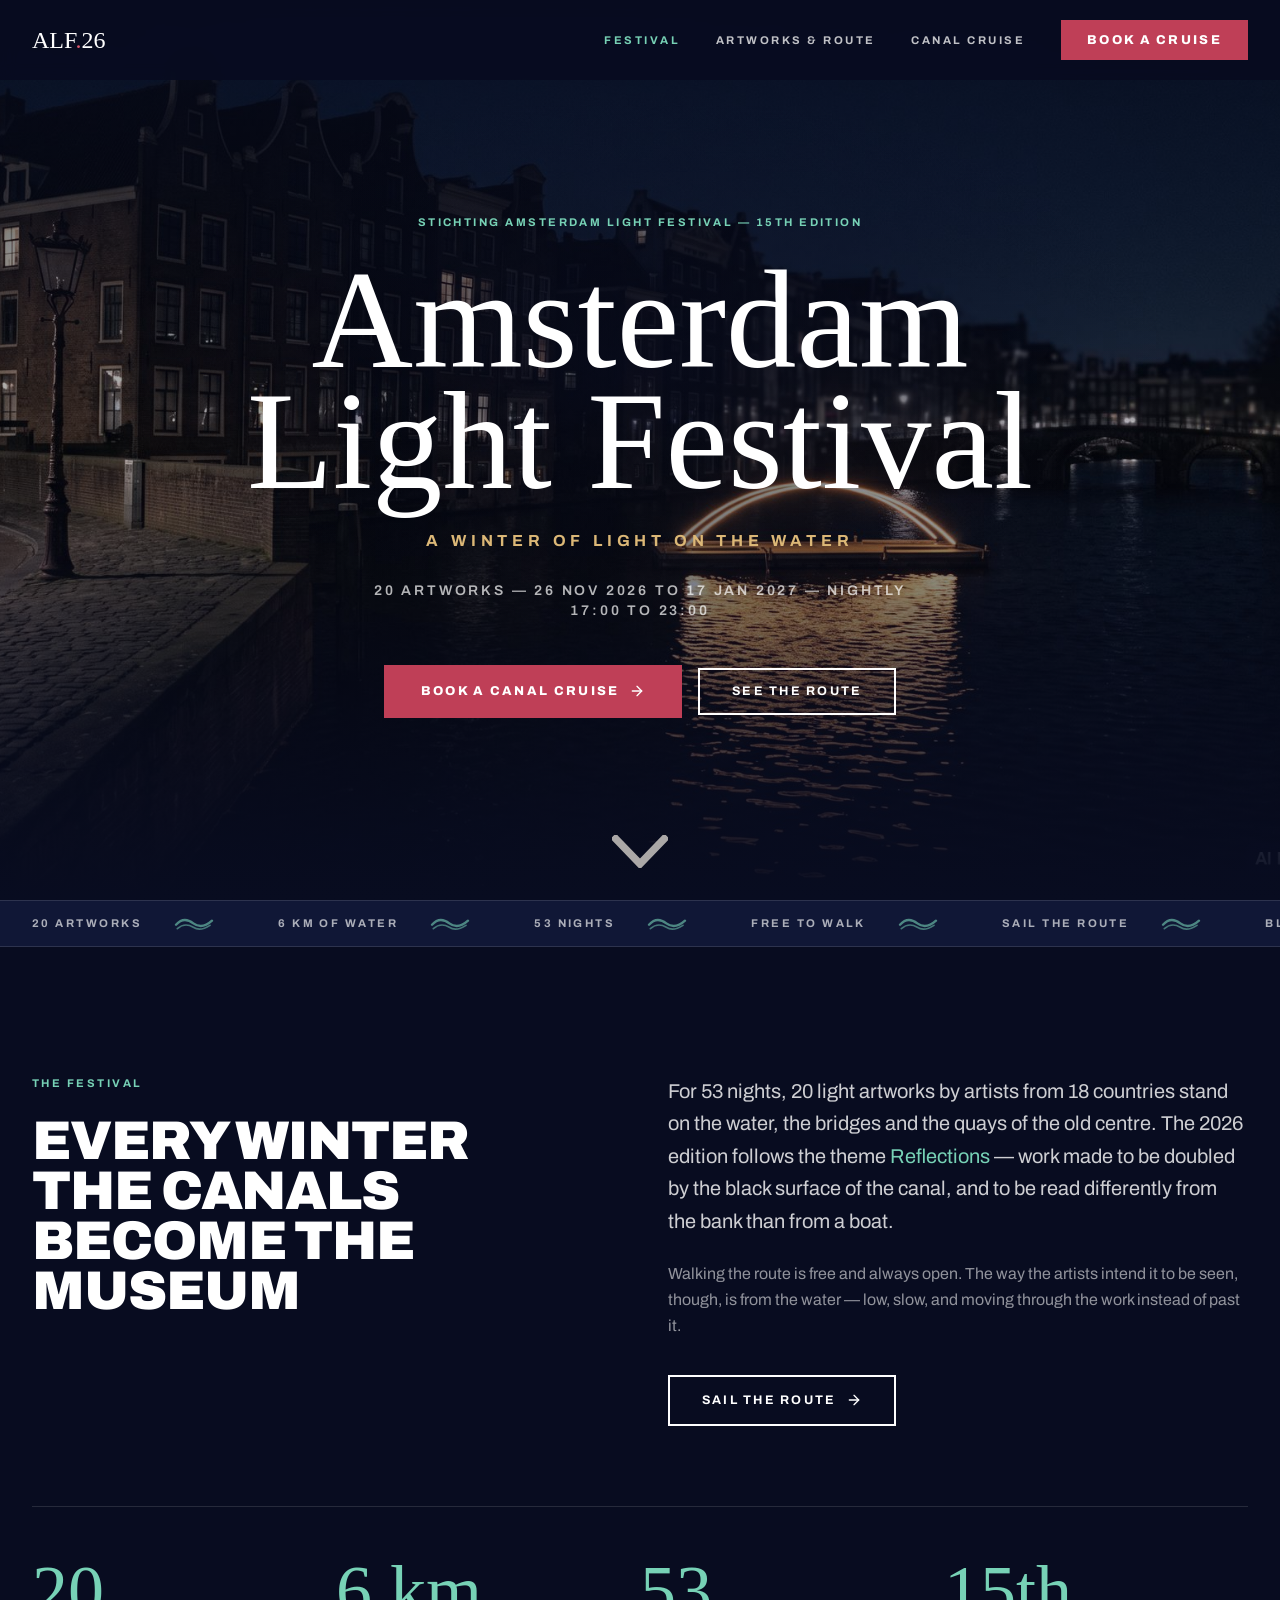
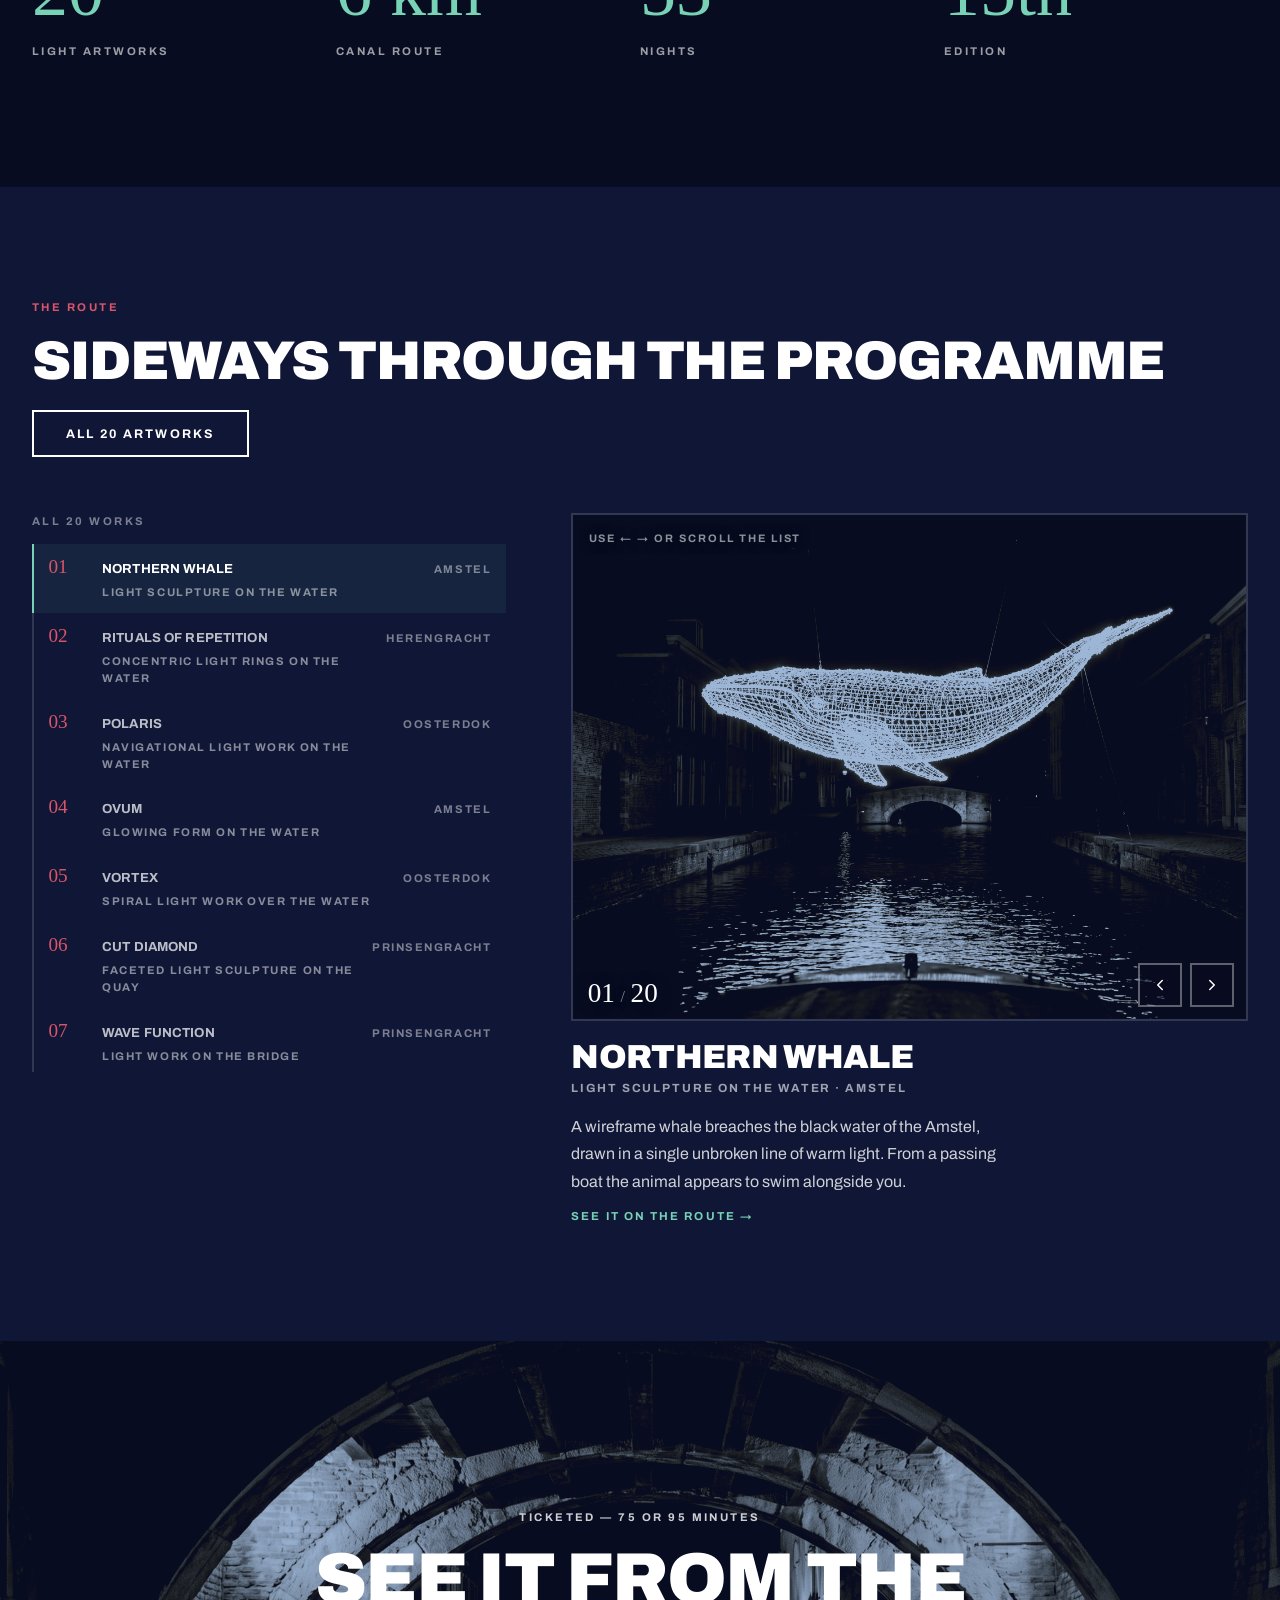
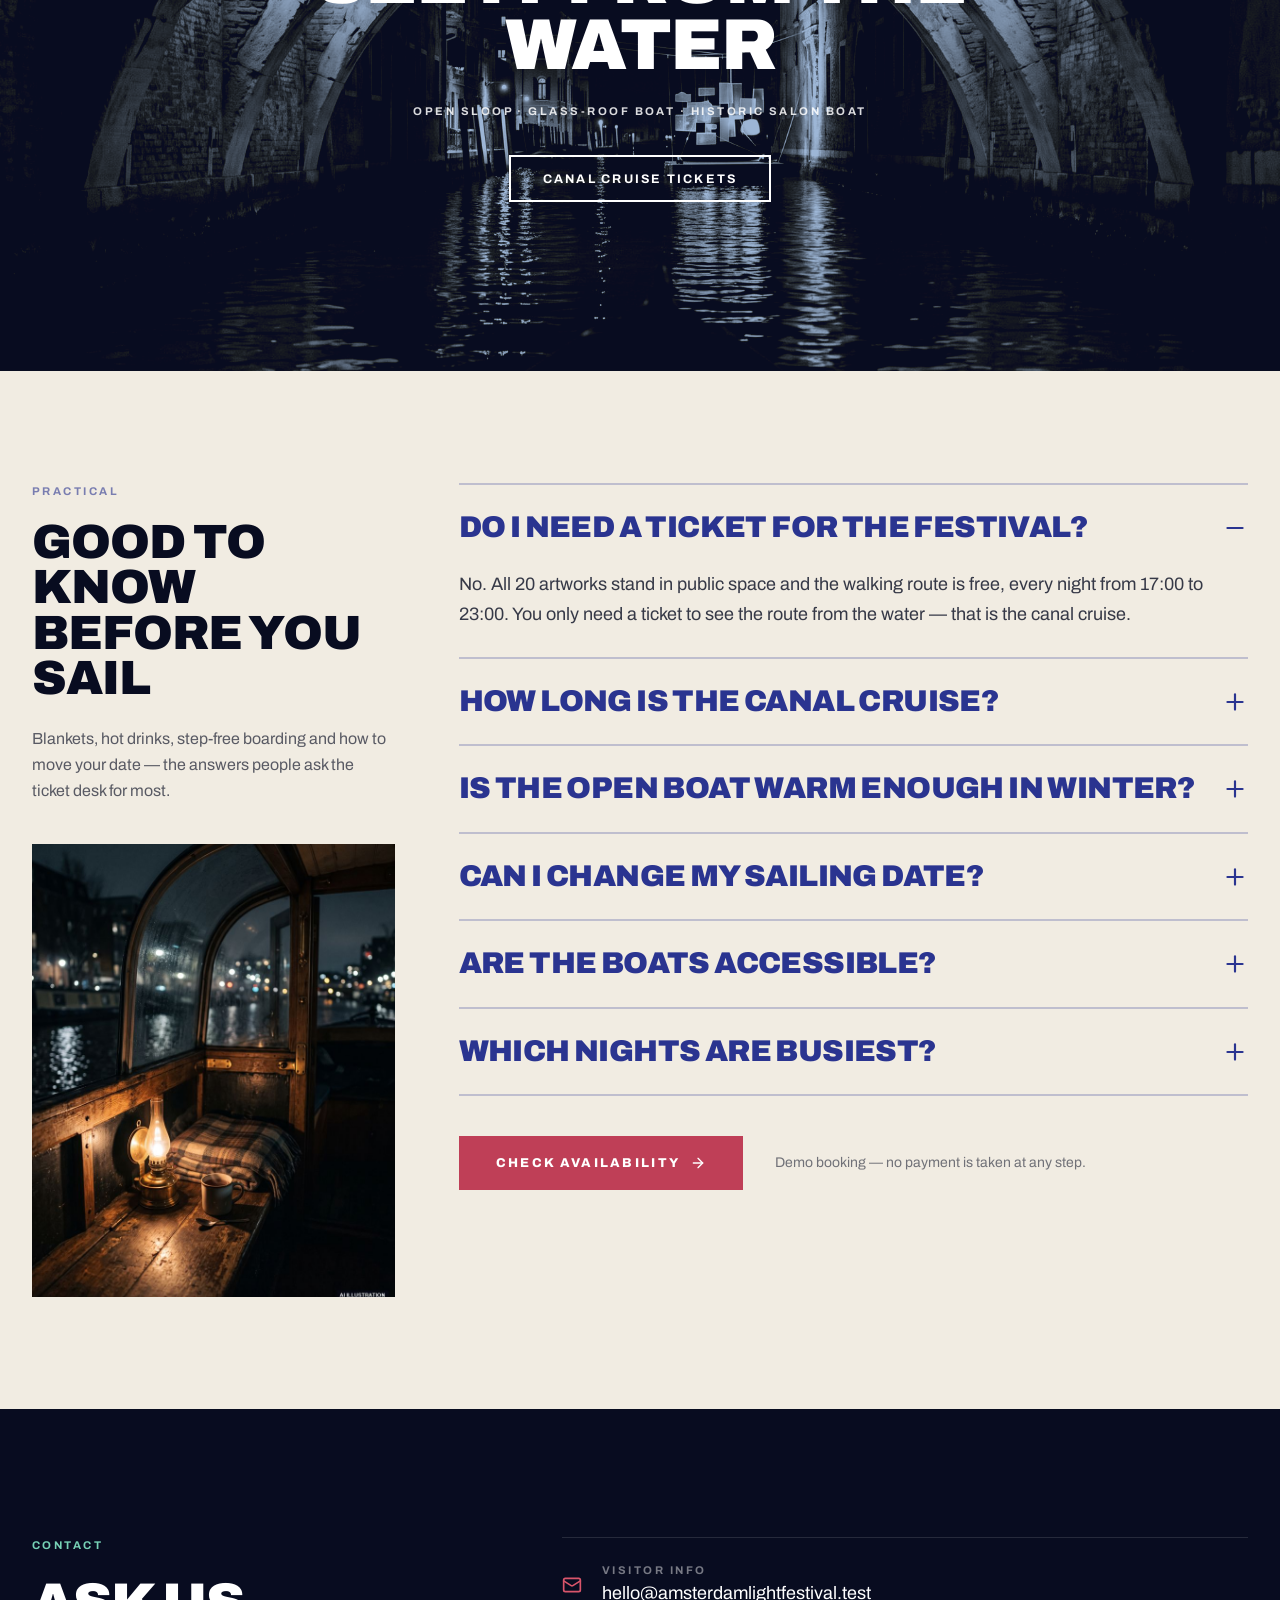
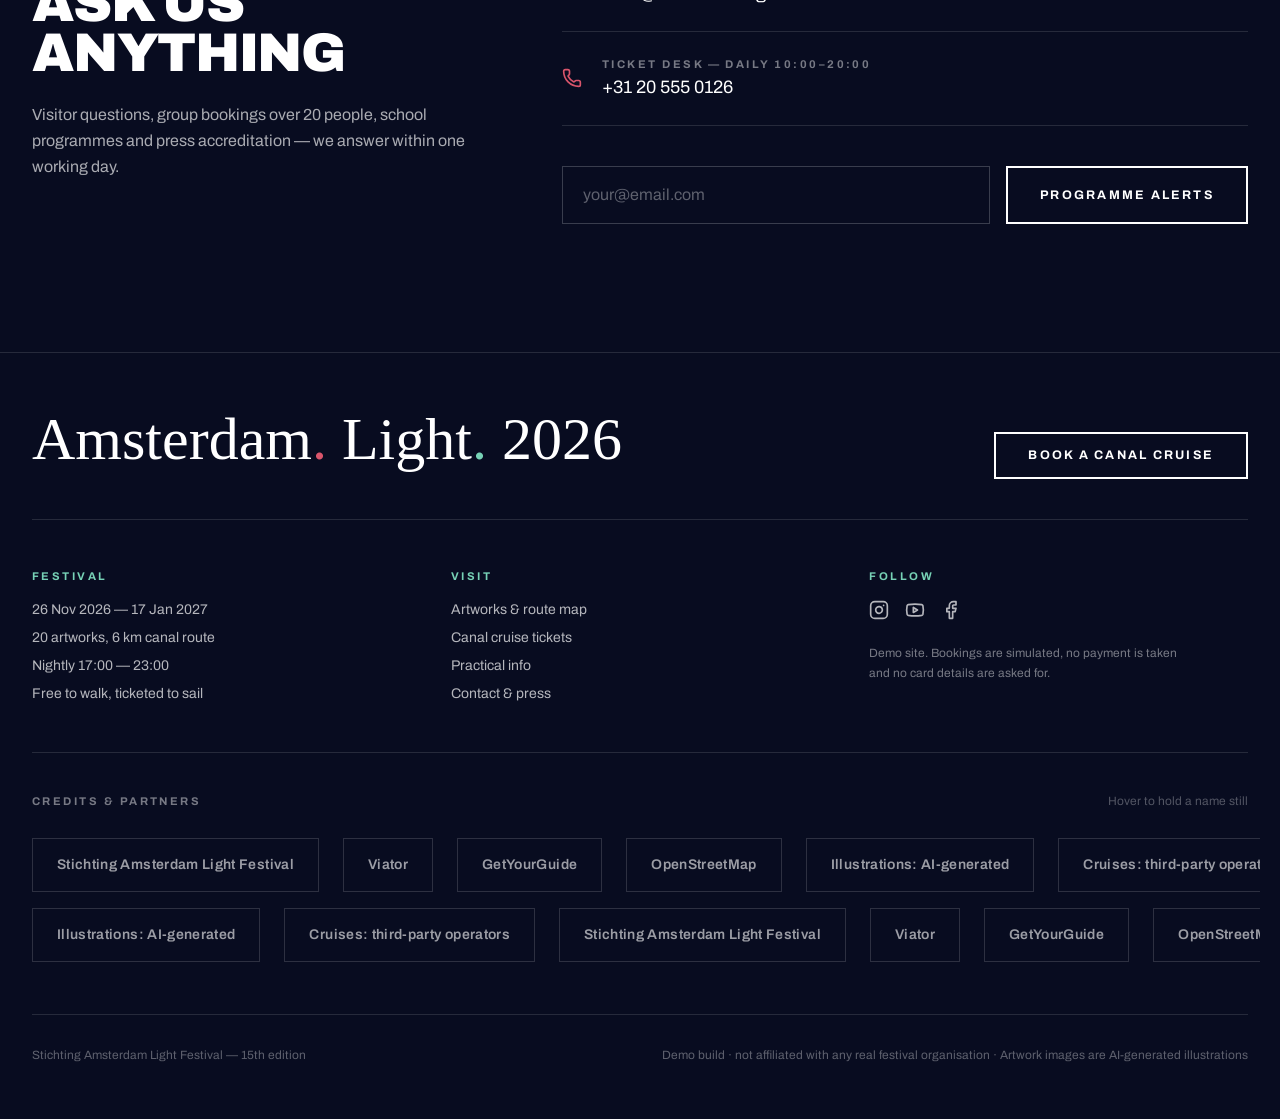
==== index.html @ 51f25d7e "Programme extended to 20 works, invented names removed, images watermarked, offers on sliding rails " ====
<!DOCTYPE html>
<html lang="en">
<head>
	<meta charset="UTF-8">
	<meta name="viewport" content="width=device-width, initial-scale=1.0">
	<script>document.documentElement.className += " js";</script>
	<link rel="icon" href="favicon.ico">
	<meta property="og:type" content="website">
	<meta property="og:title" content="Amsterdam Light Festival 2026">
	<meta property="og:description" content="20 light artworks on the canals of Amsterdam, 26 Nov 2026 to 17 Jan 2027. Sail the route on a canal cruise.">
	<meta property="og:url" content="https://iamyordan94.github.io/amsterdam-light-festival/">
	<meta property="og:image" content="https://iamyordan94.github.io/amsterdam-light-festival/images/og-card.jpg">
	<meta name="twitter:card" content="summary_large_image">
	<meta name="twitter:image" content="https://iamyordan94.github.io/amsterdam-light-festival/images/og-card.jpg">
	<meta name="description" content="Amsterdam Light Festival 2026 — 20 light artworks on the canals, 15 January – 22 February. Book your canal cruise.">
	<link rel="preconnect" href="https://fonts.googleapis.com">
	<link rel="preconnect" href="https://fonts.gstatic.com" crossorigin>
	<link href="https://fonts.googleapis.com/css2?family=Archivo:wght@400;500;600;700;800;900&amp;family=Permanent+Marker&amp;display=swap" rel="stylesheet">
	<title>Amsterdam Light Festival 2026</title>
	<link rel="stylesheet" href="css/style.css">
	<link rel="stylesheet" href="css/site.css">
	<!-- GetYourGuide partner widget: auto-tags every getyourguide.com link, adds live availability -->
	<script async defer src="https://widget.getyourguide.com/dist/pa.umd.production.min.js" data-gyg-partner-id="KRAI3FK"></script>
</head>
<body>
<div><header class="fixed inset-x-0 top-0 z-50 bg-night/95 backdrop-blur-sm transition-shadow duration-300 "><div class="mx-auto flex h-16 max-w-[1500px] items-center justify-between gap-6 px-5 md:h-20 md:px-8"><a aria-label="Amsterdam Light Festival home" href="index.html" class="font-display text-lg leading-none text-paper md:text-2xl">ALF<span class="text-magenta">.</span>26</a><nav class="hidden items-center gap-9 md:flex"><a href="index.html" class="label-xs transition-colors text-mint">Festival</a><a href="artworks.html" class="label-xs transition-colors text-paper/75 hover:text-paper">Artworks &amp; route</a><a href="tickets.html" class="label-xs transition-colors text-paper/75 hover:text-paper">Canal cruise</a><a href="tickets.html" class="btn-solid !px-6 !py-3">Book a cruise</a></nav><button type="button" class="flex h-10 w-10 items-center justify-center text-paper md:hidden" aria-label="Open menu"><svg xmlns="http://www.w3.org/2000/svg" width="22" height="22" viewBox="0 0 24 24" fill="none" stroke="currentColor" stroke-width="2" stroke-linecap="round" stroke-linejoin="round" class="lucide lucide-menu" aria-hidden="true"><path d="M4 5h16"></path><path d="M4 12h16"></path><path d="M4 19h16"></path></svg></button></div></header><section class="relative flex min-h-[100svh] flex-col items-center justify-center overflow-hidden bg-night px-5 pb-20 pt-28 text-center"><img alt="Light artwork reflected in an Amsterdam canal at night with a glass-roof cruise boat passing" class="absolute inset-0 h-full w-full object-cover" src="images/hero-canal.jpg"><div class="absolute inset-0 bg-gradient-to-b from-night/75 via-night/25 to-night"></div><div class="absolute inset-0" style="background: radial-gradient(58% 42% at 50% 40%, rgba(8, 12, 32, 0.62) 0%, rgba(8, 12, 32, 0) 72%);"></div><div class="relative z-10 flex flex-col items-center"><p class="rise rise-1 label-xs text-mint">Stichting Amsterdam Light Festival — 15th edition</p><h1 class="rise rise-2 font-display hero-type mt-7 text-paper">Amsterdam<br>Light Festival</h1><p class="rise rise-3 mt-7 text-sm font-bold uppercase tracking-[0.3em] text-amber md:text-base">A winter of light on the water</p><p class="rise rise-4 mt-7 max-w-xl text-xs font-semibold uppercase tracking-[0.2em] text-paper/70 md:text-sm">20 artworks — 26 Nov 2026 to 17 Jan 2027 — nightly 17:00 to 23:00</p><div class="rise rise-5 mt-11 flex flex-col items-center gap-4 sm:flex-row"><a href="tickets.html" class="btn-solid">Book a canal cruise <svg xmlns="http://www.w3.org/2000/svg" width="16" height="16" viewBox="0 0 24 24" fill="none" stroke="currentColor" stroke-width="2" stroke-linecap="round" stroke-linejoin="round" class="lucide lucide-arrow-right" aria-hidden="true"><path d="M5 12h14"></path><path d="m12 5 7 7-7 7"></path></svg></a><a href="artworks.html" class="btn-outline on-dark text-paper">See the route</a></div></div><a href="#intro" aria-label="Scroll down" class="absolute bottom-8 left-1/2 z-10 -translate-x-1/2"><svg viewBox="0 0 120 70" class="bob w-12 opacity-70 md:w-14" fill="none" aria-hidden="true"><path d="M8 8l52 54L112 8" stroke="#F1ECE2" stroke-width="16" stroke-linecap="square"></path></svg></a></section><div class="marquee-hover overflow-hidden border-y border-paper/12 bg-deep py-3.5"><div class="marquee-track-slow flex w-max"><div class="flex shrink-0"><span class="label-xs flex items-center gap-8 px-8 text-paper/65">20 artworks<svg viewBox="0 0 120 44" class="w-10 text-mint opacity-60" fill="none" aria-hidden="true"><path d="M6 26C22 8 40 8 58 22c16 12 34 12 56-8" stroke="#77D2B6" stroke-width="7" stroke-linecap="round"></path><path d="M10 38C26 24 42 24 58 34c14 9 30 7 50-6" stroke="#77D2B6" stroke-width="5" stroke-linecap="round" opacity="0.85"></path></svg></span><span class="label-xs flex items-center gap-8 px-8 text-paper/65">6 km of water<svg viewBox="0 0 120 44" class="w-10 text-mint opacity-60" fill="none" aria-hidden="true"><path d="M6 26C22 8 40 8 58 22c16 12 34 12 56-8" stroke="#77D2B6" stroke-width="7" stroke-linecap="round"></path><path d="M10 38C26 24 42 24 58 34c14 9 30 7 50-6" stroke="#77D2B6" stroke-width="5" stroke-linecap="round" opacity="0.85"></path></svg></span><span class="label-xs flex items-center gap-8 px-8 text-paper/65">53 nights<svg viewBox="0 0 120 44" class="w-10 text-mint opacity-60" fill="none" aria-hidden="true"><path d="M6 26C22 8 40 8 58 22c16 12 34 12 56-8" stroke="#77D2B6" stroke-width="7" stroke-linecap="round"></path><path d="M10 38C26 24 42 24 58 34c14 9 30 7 50-6" stroke="#77D2B6" stroke-width="5" stroke-linecap="round" opacity="0.85"></path></svg></span><span class="label-xs flex items-center gap-8 px-8 text-paper/65">Free to walk<svg viewBox="0 0 120 44" class="w-10 text-mint opacity-60" fill="none" aria-hidden="true"><path d="M6 26C22 8 40 8 58 22c16 12 34 12 56-8" stroke="#77D2B6" stroke-width="7" stroke-linecap="round"></path><path d="M10 38C26 24 42 24 58 34c14 9 30 7 50-6" stroke="#77D2B6" stroke-width="5" stroke-linecap="round" opacity="0.85"></path></svg></span><span class="label-xs flex items-center gap-8 px-8 text-paper/65">Sail the route<svg viewBox="0 0 120 44" class="w-10 text-mint opacity-60" fill="none" aria-hidden="true"><path d="M6 26C22 8 40 8 58 22c16 12 34 12 56-8" stroke="#77D2B6" stroke-width="7" stroke-linecap="round"></path><path d="M10 38C26 24 42 24 58 34c14 9 30 7 50-6" stroke="#77D2B6" stroke-width="5" stroke-linecap="round" opacity="0.85"></path></svg></span><span class="label-xs flex items-center gap-8 px-8 text-paper/65">Blue hour to midnight<svg viewBox="0 0 120 44" class="w-10 text-mint opacity-60" fill="none" aria-hidden="true"><path d="M6 26C22 8 40 8 58 22c16 12 34 12 56-8" stroke="#77D2B6" stroke-width="7" stroke-linecap="round"></path><path d="M10 38C26 24 42 24 58 34c14 9 30 7 50-6" stroke="#77D2B6" stroke-width="5" stroke-linecap="round" opacity="0.85"></path></svg></span></div><div class="flex shrink-0"><span class="label-xs flex items-center gap-8 px-8 text-paper/65">20 artworks<svg viewBox="0 0 120 44" class="w-10 text-mint opacity-60" fill="none" aria-hidden="true"><path d="M6 26C22 8 40 8 58 22c16 12 34 12 56-8" stroke="#77D2B6" stroke-width="7" stroke-linecap="round"></path><path d="M10 38C26 24 42 24 58 34c14 9 30 7 50-6" stroke="#77D2B6" stroke-width="5" stroke-linecap="round" opacity="0.85"></path></svg></span><span class="label-xs flex items-center gap-8 px-8 text-paper/65">6 km of water<svg viewBox="0 0 120 44" class="w-10 text-mint opacity-60" fill="none" aria-hidden="true"><path d="M6 26C22 8 40 8 58 22c16 12 34 12 56-8" stroke="#77D2B6" stroke-width="7" stroke-linecap="round"></path><path d="M10 38C26 24 42 24 58 34c14 9 30 7 50-6" stroke="#77D2B6" stroke-width="5" stroke-linecap="round" opacity="0.85"></path></svg></span><span class="label-xs flex items-center gap-8 px-8 text-paper/65">53 nights<svg viewBox="0 0 120 44" class="w-10 text-mint opacity-60" fill="none" aria-hidden="true"><path d="M6 26C22 8 40 8 58 22c16 12 34 12 56-8" stroke="#77D2B6" stroke-width="7" stroke-linecap="round"></path><path d="M10 38C26 24 42 24 58 34c14 9 30 7 50-6" stroke="#77D2B6" stroke-width="5" stroke-linecap="round" opacity="0.85"></path></svg></span><span class="label-xs flex items-center gap-8 px-8 text-paper/65">Free to walk<svg viewBox="0 0 120 44" class="w-10 text-mint opacity-60" fill="none" aria-hidden="true"><path d="M6 26C22 8 40 8 58 22c16 12 34 12 56-8" stroke="#77D2B6" stroke-width="7" stroke-linecap="round"></path><path d="M10 38C26 24 42 24 58 34c14 9 30 7 50-6" stroke="#77D2B6" stroke-width="5" stroke-linecap="round" opacity="0.85"></path></svg></span><span class="label-xs flex items-center gap-8 px-8 text-paper/65">Sail the route<svg viewBox="0 0 120 44" class="w-10 text-mint opacity-60" fill="none" aria-hidden="true"><path d="M6 26C22 8 40 8 58 22c16 12 34 12 56-8" stroke="#77D2B6" stroke-width="7" stroke-linecap="round"></path><path d="M10 38C26 24 42 24 58 34c14 9 30 7 50-6" stroke="#77D2B6" stroke-width="5" stroke-linecap="round" opacity="0.85"></path></svg></span><span class="label-xs flex items-center gap-8 px-8 text-paper/65">Blue hour to midnight<svg viewBox="0 0 120 44" class="w-10 text-mint opacity-60" fill="none" aria-hidden="true"><path d="M6 26C22 8 40 8 58 22c16 12 34 12 56-8" stroke="#77D2B6" stroke-width="7" stroke-linecap="round"></path><path d="M10 38C26 24 42 24 58 34c14 9 30 7 50-6" stroke="#77D2B6" stroke-width="5" stroke-linecap="round" opacity="0.85"></path></svg></span></div></div></div><section id="intro" class="bg-night px-5 py-24 md:px-8 md:py-32"><div class="mx-auto grid max-w-[1500px] gap-14 md:grid-cols-12"><div class="reveal md:col-span-5"><p class="label-xs text-mint">The festival</p><h2 class="headline section-type mt-6">Every winter the canals become the museum</h2></div><div class="reveal md:col-span-6 md:col-start-7"><p class="text-lg leading-relaxed text-paper/80 md:text-xl">For 53 nights, 20 light artworks by artists from 18 countries stand on the water, the bridges and the quays of the old centre. The 2026 edition follows the theme<span class="text-mint"> Reflections</span> — work made to be doubled by the black surface of the canal, and to be read differently from the bank than from a boat.</p><p class="mt-6 text-base leading-relaxed text-paper/55">Walking the route is free and always open. The way the artists intend it to be seen, though, is from the water — low, slow, and moving through the work instead of past it.</p><a href="tickets.html" class="btn-outline on-dark mt-9 text-paper">Sail the route <svg xmlns="http://www.w3.org/2000/svg" width="16" height="16" viewBox="0 0 24 24" fill="none" stroke="currentColor" stroke-width="2" stroke-linecap="round" stroke-linejoin="round" class="lucide lucide-arrow-right" aria-hidden="true"><path d="M5 12h14"></path><path d="m12 5 7 7-7 7"></path></svg></a></div></div><div class="mx-auto mt-20 grid max-w-[1500px] grid-cols-2 gap-y-10 border-t border-paper/12 pt-12 md:grid-cols-4"><div class="reveal"><p class="font-display text-5xl leading-none text-mint md:text-7xl">20</p><p class="label-xs mt-4 text-paper/60">Light artworks</p></div><div class="reveal"><p class="font-display text-5xl leading-none text-mint md:text-7xl">6 km</p><p class="label-xs mt-4 text-paper/60">Canal route</p></div><div class="reveal"><p class="font-display text-5xl leading-none text-mint md:text-7xl">53</p><p class="label-xs mt-4 text-paper/60">Nights</p></div><div class="reveal"><p class="font-display text-5xl leading-none text-mint md:text-7xl">15th</p><p class="label-xs mt-4 text-paper/60">Edition</p></div></div></section><section id="programme" class="overflow-hidden bg-deep px-5 py-24 md:px-8 md:py-28"><div class="mx-auto max-w-[1500px]"><div class="reveal flex flex-wrap items-end justify-between gap-6"><div><p class="label-xs text-magenta">The route</p><h2 class="headline section-type mt-5">Sideways through the programme</h2></div><a href="artworks.html" class="btn-outline on-dark text-paper">All 20 artworks</a></div><div data-programme class="reveal mt-14"><noscript><ul class="pg-fallback"><li><a href="artworks.html#stop-1"><span class="pg-fallback-num">01</span> <span class="pg-fallback-name">Northern Whale</span><span class="pg-fallback-meta">Light sculpture on the water · Amstel</span></a></li><li><a href="artworks.html#stop-2"><span class="pg-fallback-num">02</span> <span class="pg-fallback-name">Rituals of Repetition</span><span class="pg-fallback-meta">Concentric light rings on the water · Herengracht</span></a></li><li><a href="artworks.html#stop-3"><span class="pg-fallback-num">03</span> <span class="pg-fallback-name">Polaris</span><span class="pg-fallback-meta">Navigational light work on the water · Oosterdok</span></a></li><li><a href="artworks.html#stop-4"><span class="pg-fallback-num">04</span> <span class="pg-fallback-name">Ovum</span><span class="pg-fallback-meta">Glowing form on the water · Amstel</span></a></li><li><a href="artworks.html#stop-5"><span class="pg-fallback-num">05</span> <span class="pg-fallback-name">Vortex</span><span class="pg-fallback-meta">Spiral light work over the water · Oosterdok</span></a></li><li><a href="artworks.html#stop-6"><span class="pg-fallback-num">06</span> <span class="pg-fallback-name">Cut Diamond</span><span class="pg-fallback-meta">Faceted light sculpture on the quay · Prinsengracht</span></a></li><li><a href="artworks.html#stop-7"><span class="pg-fallback-num">07</span> <span class="pg-fallback-name">Wave Function</span><span class="pg-fallback-meta">Light work on the bridge · Prinsengracht</span></a></li><li><a href="artworks.html#stop-8"><span class="pg-fallback-num">08</span> <span class="pg-fallback-name">Second Wave</span><span class="pg-fallback-meta">Low light ribbon across the water · Keizersgracht</span></a></li><li><a href="artworks.html#stop-9"><span class="pg-fallback-num">09</span> <span class="pg-fallback-name">Bloom</span><span class="pg-fallback-meta">Flower-shaped light work on the quay · Amstel</span></a></li><li><a href="artworks.html#stop-10"><span class="pg-fallback-num">10</span> <span class="pg-fallback-name">Firework Bridge</span><span class="pg-fallback-meta">Bridge-wide light installation · Herengracht</span></a></li><li><a href="artworks.html#stop-11"><span class="pg-fallback-num">11</span> <span class="pg-fallback-name">Amber Gate</span><span class="pg-fallback-meta">Illuminated arch over the water · Oosterdok</span></a></li><li><a href="artworks.html#stop-12"><span class="pg-fallback-num">12</span> <span class="pg-fallback-name">Night Tower</span><span class="pg-fallback-meta">Vertical light work on the water · Oosterdok</span></a></li><li><a href="artworks.html#stop-13"><span class="pg-fallback-num">13</span> <span class="pg-fallback-name">Lantern Herd</span><span class="pg-fallback-meta">Drifting lantern light on the water · Herengracht</span></a></li><li><a href="artworks.html#stop-14"><span class="pg-fallback-num">14</span> <span class="pg-fallback-name">Signal</span><span class="pg-fallback-meta">Vertical light beam from the water · Oosterdok</span></a></li><li><a href="artworks.html#stop-15"><span class="pg-fallback-num">15</span> <span class="pg-fallback-name">Paper Crane</span><span class="pg-fallback-meta">Suspended light work between the quays · Keizersgracht</span></a></li><li><a href="artworks.html#stop-16"><span class="pg-fallback-num">16</span> <span class="pg-fallback-name">Tide</span><span class="pg-fallback-meta">Bands of light along the canal wall · Prinsengracht</span></a></li><li><a href="artworks.html#stop-17"><span class="pg-fallback-num">17</span> <span class="pg-fallback-name">Moths</span><span class="pg-fallback-meta">Swarm of small lights above the water · Amstel</span></a></li><li><a href="artworks.html#stop-18"><span class="pg-fallback-num">18</span> <span class="pg-fallback-name">Stairs</span><span class="pg-fallback-meta">Staircase of light rising from the water · Herengracht</span></a></li><li><a href="artworks.html#stop-19"><span class="pg-fallback-num">19</span> <span class="pg-fallback-name">Woven Water</span><span class="pg-fallback-meta">Light net suspended between bridges · Keizersgracht</span></a></li><li><a href="artworks.html#stop-20"><span class="pg-fallback-num">20</span> <span class="pg-fallback-name">Afterglow</span><span class="pg-fallback-meta">Low field of ambient light on the water · Oosterdok</span></a></li></ul></noscript></div></div></section><section class="duotone bg-sky h-[70vh] min-h-[460px] w-full"><img alt="Canal cruise boat passing under an illuminated arch" loading="lazy" src="images/cruise-arch.jpg"><div class="duotone-floor"></div><div class="relative z-10 flex h-full flex-col items-center justify-center px-6 text-center text-paper"><p class="reveal label-xs mb-5 text-paper/80">Ticketed — 75 or 95 minutes</p><h2 class="reveal headline band-type max-w-[16ch]">See it from the water</h2><p class="reveal label-xs mt-6 text-paper/85">Open sloop · glass-roof boat · historic salon boat</p><div class="reveal mt-9"><a href="tickets.html" class="btn-outline on-dark text-paper">Canal cruise tickets</a></div></div></section><section id="practical" class="scroll-mt-20 bg-bone px-5 py-24 md:px-8 md:py-28"><div class="mx-auto grid max-w-[1500px] items-start gap-12 lg:grid-cols-12 lg:gap-16"><div class="reveal lg:col-span-4"><p class="label-xs text-ink/60">Practical</p><h2 class="headline mt-5 text-4xl leading-[0.95] text-night md:text-5xl">Good to know<br>before you sail</h2><p class="mt-6 text-base leading-relaxed text-night/65">Blankets, hot drinks, step-free boarding and how to move your date — the answers people ask the ticket desk for most.</p><img alt="Passengers under a blanket with hot drinks on a glass-roof canal boat at night" class="mt-10 hidden aspect-4/5 w-full object-cover lg:block" loading="lazy" src="images/onboard-night.jpg"></div><div class="reveal lg:col-span-8"><div class="divide-y-2 divide-ink/25 border-y-2 border-ink/25"><div><button type="button" class="flex w-full items-center justify-between gap-6 py-6 text-left" aria-expanded="true"><span class="headline text-xl leading-tight text-ink md:text-3xl">Do I need a ticket for the festival?</span><span class="shrink-0 text-ink"><svg xmlns="http://www.w3.org/2000/svg" width="26" height="26" viewBox="0 0 24 24" fill="none" stroke="currentColor" stroke-width="2" stroke-linecap="round" stroke-linejoin="round" class="lucide lucide-minus" aria-hidden="true"><path d="M5 12h14"></path></svg></span></button><p class="max-w-3xl pb-7 text-base leading-relaxed text-night/80 md:text-lg">No. All 20 artworks stand in public space and the walking route is free, every night from 17:00 to 23:00. You only need a ticket to see the route from the water — that is the canal cruise.</p></div><div><button type="button" class="flex w-full items-center justify-between gap-6 py-6 text-left" aria-expanded="false"><span class="headline text-xl leading-tight text-ink md:text-3xl">How long is the canal cruise?</span><span class="shrink-0 text-ink"><svg xmlns="http://www.w3.org/2000/svg" width="26" height="26" viewBox="0 0 24 24" fill="none" stroke="currentColor" stroke-width="2" stroke-linecap="round" stroke-linejoin="round" class="lucide lucide-plus" aria-hidden="true"><path d="M5 12h14"></path><path d="M12 5v14"></path></svg></span></button></div><div><button type="button" class="flex w-full items-center justify-between gap-6 py-6 text-left" aria-expanded="false"><span class="headline text-xl leading-tight text-ink md:text-3xl">Is the open boat warm enough in winter?</span><span class="shrink-0 text-ink"><svg xmlns="http://www.w3.org/2000/svg" width="26" height="26" viewBox="0 0 24 24" fill="none" stroke="currentColor" stroke-width="2" stroke-linecap="round" stroke-linejoin="round" class="lucide lucide-plus" aria-hidden="true"><path d="M5 12h14"></path><path d="M12 5v14"></path></svg></span></button></div><div><button type="button" class="flex w-full items-center justify-between gap-6 py-6 text-left" aria-expanded="false"><span class="headline text-xl leading-tight text-ink md:text-3xl">Can I change my sailing date?</span><span class="shrink-0 text-ink"><svg xmlns="http://www.w3.org/2000/svg" width="26" height="26" viewBox="0 0 24 24" fill="none" stroke="currentColor" stroke-width="2" stroke-linecap="round" stroke-linejoin="round" class="lucide lucide-plus" aria-hidden="true"><path d="M5 12h14"></path><path d="M12 5v14"></path></svg></span></button></div><div><button type="button" class="flex w-full items-center justify-between gap-6 py-6 text-left" aria-expanded="false"><span class="headline text-xl leading-tight text-ink md:text-3xl">Are the boats accessible?</span><span class="shrink-0 text-ink"><svg xmlns="http://www.w3.org/2000/svg" width="26" height="26" viewBox="0 0 24 24" fill="none" stroke="currentColor" stroke-width="2" stroke-linecap="round" stroke-linejoin="round" class="lucide lucide-plus" aria-hidden="true"><path d="M5 12h14"></path><path d="M12 5v14"></path></svg></span></button></div><div><button type="button" class="flex w-full items-center justify-between gap-6 py-6 text-left" aria-expanded="false"><span class="headline text-xl leading-tight text-ink md:text-3xl">Which nights are busiest?</span><span class="shrink-0 text-ink"><svg xmlns="http://www.w3.org/2000/svg" width="26" height="26" viewBox="0 0 24 24" fill="none" stroke="currentColor" stroke-width="2" stroke-linecap="round" stroke-linejoin="round" class="lucide lucide-plus" aria-hidden="true"><path d="M5 12h14"></path><path d="M12 5v14"></path></svg></span></button></div></div><div class="mt-10 flex flex-wrap items-center gap-x-8 gap-y-4"><a href="tickets.html" class="btn-solid">Check availability <svg xmlns="http://www.w3.org/2000/svg" width="16" height="16" viewBox="0 0 24 24" fill="none" stroke="currentColor" stroke-width="2" stroke-linecap="round" stroke-linejoin="round" class="lucide lucide-arrow-right" aria-hidden="true"><path d="M5 12h14"></path><path d="m12 5 7 7-7 7"></path></svg></a><p class="text-sm text-night/55">Demo booking — no payment is taken at any step.</p></div></div></div></section><section id="contact" class="scroll-mt-20 bg-night px-5 py-24 md:px-8 md:py-32"><div class="mx-auto grid max-w-[1500px] gap-14 md:grid-cols-12"><div class="reveal md:col-span-5"><p class="label-xs text-mint">Contact</p><h2 class="headline section-type mt-6">Ask us anything</h2><p class="mt-6 max-w-md text-base leading-relaxed text-paper/65">Visitor questions, group bookings over 20 people, school programmes and press accreditation — we answer within one working day.</p></div><div class="reveal md:col-span-7"><ul class="divide-y divide-paper/12 border-y border-paper/12"><li class="flex items-center gap-5 py-6"><svg xmlns="http://www.w3.org/2000/svg" width="20" height="20" viewBox="0 0 24 24" fill="none" stroke="currentColor" stroke-width="2" stroke-linecap="round" stroke-linejoin="round" class="lucide lucide-mail shrink-0 text-magenta" aria-hidden="true"><path d="m22 7-8.991 5.727a2 2 0 0 1-2.009 0L2 7"></path><rect x="2" y="4" width="20" height="16" rx="2"></rect></svg><div><p class="label-xs text-paper/45">Visitor info</p><a href="mailto:hello@amsterdamlightfestival.test" class="text-lg">hello@amsterdamlightfestival.test</a></div></li><li class="flex items-center gap-5 py-6"><svg xmlns="http://www.w3.org/2000/svg" width="20" height="20" viewBox="0 0 24 24" fill="none" stroke="currentColor" stroke-width="2" stroke-linecap="round" stroke-linejoin="round" class="lucide lucide-phone shrink-0 text-magenta" aria-hidden="true"><path d="M13.832 16.568a1 1 0 0 0 1.213-.303l.355-.465A2 2 0 0 1 17 15h3a2 2 0 0 1 2 2v3a2 2 0 0 1-2 2A18 18 0 0 1 2 4a2 2 0 0 1 2-2h3a2 2 0 0 1 2 2v3a2 2 0 0 1-.8 1.6l-.468.351a1 1 0 0 0-.292 1.233 14 14 0 0 0 6.392 6.384"></path></svg><div><p class="label-xs text-paper/45">Ticket desk — daily 10:00–20:00</p><a href="tel:+31205550126" class="text-lg">+31 20 555 0126</a></div></li></ul><form class="mt-10 flex flex-col gap-4 sm:flex-row"><input required="" placeholder="your@email.com" aria-label="Email address for the festival newsletter" class="w-full border border-paper/20 bg-transparent px-5 py-4 text-base text-paper placeholder:text-paper/35 focus:border-mint focus:outline-none" type="email"><button type="submit" class="btn-outline on-dark shrink-0 text-paper">Programme alerts</button></form></div></div></section><footer class="border-t border-paper/12 bg-night px-5 py-14 md:px-8"><div class="mx-auto max-w-[1500px]"><div class="flex flex-wrap items-baseline justify-between gap-6 border-b border-paper/12 pb-10"><p class="font-display text-4xl leading-none md:text-6xl">Amsterdam<span class="text-magenta">.</span> Light<span class="text-mint">.</span> 2026</p><a href="tickets.html" class="btn-outline on-dark text-paper">Book a canal cruise</a></div><div class="grid gap-10 py-12 md:grid-cols-3"><div><p class="label-xs mb-4 text-mint">Festival</p><ul class="space-y-2 text-sm text-paper/70"><li>26 Nov 2026 — 17 Jan 2027</li><li>20 artworks, 6 km canal route</li><li>Nightly 17:00 — 23:00</li><li>Free to walk, ticketed to sail</li></ul></div><div><p class="label-xs mb-4 text-mint">Visit</p><ul class="space-y-2 text-sm text-paper/70"><li><a href="artworks.html" class="hover:text-paper">Artworks &amp; route map</a></li><li><a href="tickets.html" class="hover:text-paper">Canal cruise tickets</a></li><li><a href="index.html#practical" class="hover:text-paper">Practical info</a></li><li><a href="index.html#contact" class="hover:text-paper">Contact &amp; press</a></li></ul></div><div><p class="label-xs mb-4 text-mint">Follow</p><div class="flex gap-4 text-paper/70"><a href="#contact" aria-label="Instagram" class="hover:text-paper"><svg xmlns="http://www.w3.org/2000/svg" width="20" height="20" viewBox="0 0 24 24" fill="none" stroke="currentColor" stroke-width="2" stroke-linecap="round" stroke-linejoin="round" class="lucide lucide-instagram" aria-hidden="true"><rect width="20" height="20" x="2" y="2" rx="5" ry="5"></rect><path d="M16 11.37A4 4 0 1 1 12.63 8 4 4 0 0 1 16 11.37z"></path><line x1="17.5" x2="17.51" y1="6.5" y2="6.5"></line></svg></a><a href="#contact" aria-label="YouTube" class="hover:text-paper"><svg xmlns="http://www.w3.org/2000/svg" width="20" height="20" viewBox="0 0 24 24" fill="none" stroke="currentColor" stroke-width="2" stroke-linecap="round" stroke-linejoin="round" class="lucide lucide-youtube" aria-hidden="true"><path d="M2.5 17a24.12 24.12 0 0 1 0-10 2 2 0 0 1 1.4-1.4 49.56 49.56 0 0 1 16.2 0A2 2 0 0 1 21.5 7a24.12 24.12 0 0 1 0 10 2 2 0 0 1-1.4 1.4 49.55 49.55 0 0 1-16.2 0A2 2 0 0 1 2.5 17"></path><path d="m10 15 5-3-5-3z"></path></svg></a><a href="#contact" aria-label="Facebook" class="hover:text-paper"><svg xmlns="http://www.w3.org/2000/svg" width="20" height="20" viewBox="0 0 24 24" fill="none" stroke="currentColor" stroke-width="2" stroke-linecap="round" stroke-linejoin="round" class="lucide lucide-facebook" aria-hidden="true"><path d="M18 2h-3a5 5 0 0 0-5 5v3H7v4h3v8h4v-8h3l1-4h-4V7a1 1 0 0 1 1-1h3z"></path></svg></a></div><p class="mt-6 max-w-xs text-xs leading-relaxed text-paper/45">Demo site. Bookings are simulated, no payment is taken and no card details are asked for.</p></div></div><div class="border-t border-paper/12 pt-10"><div class="mb-6 flex flex-wrap items-baseline justify-between gap-4"><p class="label-xs text-paper/45">Credits &amp; partners</p><p class="text-xs text-paper/30">Hover to hold a name still</p></div><div class="-mx-3 space-y-2"><div class="marquee-hover overflow-hidden py-1"><div class="flex w-max marquee-track-slow"><div class="flex shrink-0 items-center"><span class="mx-3 flex items-center border border-paper/15 px-6 py-4 text-sm font-semibold tracking-wide text-paper/60 transition-colors hover:border-mint/60 hover:text-paper">Stichting Amsterdam Light Festival</span><span class="mx-3 flex items-center border border-paper/15 px-6 py-4 text-sm font-semibold tracking-wide text-paper/60 transition-colors hover:border-mint/60 hover:text-paper">Viator</span><span class="mx-3 flex items-center border border-paper/15 px-6 py-4 text-sm font-semibold tracking-wide text-paper/60 transition-colors hover:border-mint/60 hover:text-paper">GetYourGuide</span><span class="mx-3 flex items-center border border-paper/15 px-6 py-4 text-sm font-semibold tracking-wide text-paper/60 transition-colors hover:border-mint/60 hover:text-paper">OpenStreetMap</span><span class="mx-3 flex items-center border border-paper/15 px-6 py-4 text-sm font-semibold tracking-wide text-paper/60 transition-colors hover:border-mint/60 hover:text-paper">Illustrations: AI-generated</span></div><div class="flex shrink-0 items-center"><span class="mx-3 flex items-center border border-paper/15 px-6 py-4 text-sm font-semibold tracking-wide text-paper/60 transition-colors hover:border-mint/60 hover:text-paper">Cruises: third-party operators</span><span class="mx-3 flex items-center border border-paper/15 px-6 py-4 text-sm font-semibold tracking-wide text-paper/60 transition-colors hover:border-mint/60 hover:text-paper">Stichting Amsterdam Light Festival</span><span class="mx-3 flex items-center border border-paper/15 px-6 py-4 text-sm font-semibold tracking-wide text-paper/60 transition-colors hover:border-mint/60 hover:text-paper">Viator</span><span class="mx-3 flex items-center border border-paper/15 px-6 py-4 text-sm font-semibold tracking-wide text-paper/60 transition-colors hover:border-mint/60 hover:text-paper">GetYourGuide</span><span class="mx-3 flex items-center border border-paper/15 px-6 py-4 text-sm font-semibold tracking-wide text-paper/60 transition-colors hover:border-mint/60 hover:text-paper">OpenStreetMap</span></div></div></div><div class="marquee-hover overflow-hidden py-1"><div class="flex w-max marquee-track-rev"><div class="flex shrink-0 items-center"><span class="mx-3 flex items-center border border-paper/15 px-6 py-4 text-sm font-semibold tracking-wide text-paper/60 transition-colors hover:border-mint/60 hover:text-paper">Illustrations: AI-generated</span><span class="mx-3 flex items-center border border-paper/15 px-6 py-4 text-sm font-semibold tracking-wide text-paper/60 transition-colors hover:border-mint/60 hover:text-paper">Cruises: third-party operators</span><span class="mx-3 flex items-center border border-paper/15 px-6 py-4 text-sm font-semibold tracking-wide text-paper/60 transition-colors hover:border-mint/60 hover:text-paper">Stichting Amsterdam Light Festival</span><span class="mx-3 flex items-center border border-paper/15 px-6 py-4 text-sm font-semibold tracking-wide text-paper/60 transition-colors hover:border-mint/60 hover:text-paper">Viator</span><span class="mx-3 flex items-center border border-paper/15 px-6 py-4 text-sm font-semibold tracking-wide text-paper/60 transition-colors hover:border-mint/60 hover:text-paper">GetYourGuide</span></div><div class="flex shrink-0 items-center"><span class="mx-3 flex items-center border border-paper/15 px-6 py-4 text-sm font-semibold tracking-wide text-paper/60 transition-colors hover:border-mint/60 hover:text-paper">OpenStreetMap</span><span class="mx-3 flex items-center border border-paper/15 px-6 py-4 text-sm font-semibold tracking-wide text-paper/60 transition-colors hover:border-mint/60 hover:text-paper">Illustrations: AI-generated</span><span class="mx-3 flex items-center border border-paper/15 px-6 py-4 text-sm font-semibold tracking-wide text-paper/60 transition-colors hover:border-mint/60 hover:text-paper">Cruises: third-party operators</span><span class="mx-3 flex items-center border border-paper/15 px-6 py-4 text-sm font-semibold tracking-wide text-paper/60 transition-colors hover:border-mint/60 hover:text-paper">Stichting Amsterdam Light Festival</span><span class="mx-3 flex items-center border border-paper/15 px-6 py-4 text-sm font-semibold tracking-wide text-paper/60 transition-colors hover:border-mint/60 hover:text-paper">Viator</span></div></div></div></div></div><div class="mt-12 flex flex-wrap items-center justify-between gap-4 border-t border-paper/12 pt-8 text-xs text-paper/35"><p>Stichting Amsterdam Light Festival — 15th edition</p><p>Demo build · not affiliated with any real festival organisation · Artwork images are AI-generated illustrations</p></div></div></footer></div>
	<script defer src="js/main.js"></script>
	<script defer src="js/data.js"></script>
	<script defer src="js/programme.js"></script>
</body>
</html>
---- css/style.css ----
@layer properties{@supports (((-webkit-hyphens:none)) and (not (margin-trim:inline))) or ((-moz-orient:inline) and (not (color:rgb(from red r g b)))){*,:before,:after,::backdrop{--tw-translate-x:0;--tw-translate-y:0;--tw-translate-z:0;--tw-rotate-x:initial;--tw-rotate-y:initial;--tw-rotate-z:initial;--tw-skew-x:initial;--tw-skew-y:initial;--tw-scroll-snap-strictness:proximity;--tw-space-y-reverse:0;--tw-divide-y-reverse:0;--tw-border-style:solid;--tw-gradient-position:initial;--tw-gradient-from:#0000;--tw-gradient-via:#0000;--tw-gradient-to:#0000;--tw-gradient-stops:initial;--tw-gradient-via-stops:initial;--tw-gradient-from-position:0%;--tw-gradient-via-position:50%;--tw-gradient-to-position:100%;--tw-leading:initial;--tw-font-weight:initial;--tw-tracking:initial;--tw-ordinal:initial;--tw-slashed-zero:initial;--tw-numeric-figure:initial;--tw-numeric-spacing:initial;--tw-numeric-fraction:initial;--tw-shadow:0 0 #0000;--tw-shadow-color:initial;--tw-shadow-alpha:100%;--tw-inset-shadow:0 0 #0000;--tw-inset-shadow-color:initial;--tw-inset-shadow-alpha:100%;--tw-ring-color:initial;--tw-ring-shadow:0 0 #0000;--tw-inset-ring-color:initial;--tw-inset-ring-shadow:0 0 #0000;--tw-ring-inset:initial;--tw-ring-offset-width:0px;--tw-ring-offset-color:#fff;--tw-ring-offset-shadow:0 0 #0000;--tw-outline-style:solid;--tw-backdrop-blur:initial;--tw-backdrop-brightness:initial;--tw-backdrop-contrast:initial;--tw-backdrop-grayscale:initial;--tw-backdrop-hue-rotate:initial;--tw-backdrop-invert:initial;--tw-backdrop-opacity:initial;--tw-backdrop-saturate:initial;--tw-backdrop-sepia:initial;--tw-duration:initial;--tw-animation-delay:0s;--tw-animation-direction:normal;--tw-animation-duration:initial;--tw-animation-fill-mode:none;--tw-animation-iteration-count:1;--tw-enter-blur:0;--tw-enter-opacity:1;--tw-enter-rotate:0;--tw-enter-scale:1;--tw-enter-translate-x:0;--tw-enter-translate-y:0;--tw-exit-blur:0;--tw-exit-opacity:1;--tw-exit-rotate:0;--tw-exit-scale:1;--tw-exit-translate-x:0;--tw-exit-translate-y:0}}}@layer theme{:root,:host{--font-sans:"Archivo", "Helvetica Neue", Arial, sans-serif;--font-mono:ui-monospace, SFMono-Regular, Menlo, Monaco, Consolas, "Liberation Mono", "Courier New", monospace;--color-white:#fff;--spacing:.25rem;--container-xs:20rem;--container-sm:24rem;--container-md:28rem;--container-xl:36rem;--container-2xl:42rem;--container-3xl:48rem;--text-xs:.75rem;--text-xs--line-height:calc(1 / .75);--text-sm:.875rem;--text-sm--line-height:calc(1.25 / .875);--text-base:1rem;--text-base--line-height: 1.5 ;--text-lg:1.125rem;--text-lg--line-height:calc(1.75 / 1.125);--text-xl:1.25rem;--text-xl--line-height:calc(1.75 / 1.25);--text-2xl:1.5rem;--text-2xl--line-height:calc(2 / 1.5);--text-3xl:1.875rem;--text-3xl--line-height: 1.2 ;--text-4xl:2.25rem;--text-4xl--line-height:calc(2.5 / 2.25);--text-5xl:3rem;--text-5xl--line-height:1;--text-6xl:3.75rem;--text-6xl--line-height:1;--text-7xl:4.5rem;--text-7xl--line-height:1;--font-weight-medium:500;--font-weight-semibold:600;--font-weight-bold:700;--tracking-wide:.025em;--leading-tight:1.25;--leading-snug:1.375;--leading-relaxed:1.625;--animate-spin:spin 1s linear infinite;--animate-pulse:pulse 2s cubic-bezier(.4, 0, .6, 1) infinite;--blur-sm:8px;--default-transition-duration:.15s;--default-transition-timing-function:cubic-bezier(.4, 0, .2, 1);--default-font-family:var(--font-sans);--default-mono-font-family:var(--font-mono);--color-night:#080c20;--color-deep:#101736;--color-ink:#2a3490;--color-mint:#77d2b6;--color-magenta:#d9556b;--color-rose-deep:#bf3f57;--color-amber:#dcb877;--color-sky:#9db6d6;--color-paper:#fff;--color-bone:#f1ece2;--font-display:"Permanent Marker", "Comic Sans MS", cursive}}@layer base{*,:after,:before,::backdrop{box-sizing:border-box;border:0 solid;margin:0;padding:0}::file-selector-button{box-sizing:border-box;border:0 solid;margin:0;padding:0}html,:host{-webkit-text-size-adjust:100%;tab-size:4;line-height:1.5;font-family:var(--default-font-family,ui-sans-serif, system-ui, sans-serif, "Apple Color Emoji", "Segoe UI Emoji", "Segoe UI Symbol", "Noto Color Emoji");font-feature-settings:var(--default-font-feature-settings,normal);font-variation-settings:var(--default-font-variation-settings,normal);-webkit-tap-highlight-color:transparent}hr{height:0;color:inherit;border-top-width:1px}abbr:where([title]){-webkit-text-decoration:underline dotted;text-decoration:underline dotted}h1,h2,h3,h4,h5,h6{font-size:inherit;font-weight:inherit}a{color:inherit;-webkit-text-decoration:inherit;text-decoration:inherit}b,strong{font-weight:bolder}code,kbd,samp,pre{font-family:var(--default-mono-font-family,ui-monospace, SFMono-Regular, Menlo, Monaco, Consolas, "Liberation Mono", "Courier New", monospace);font-feature-settings:var(--default-mono-font-feature-settings,normal);font-variation-settings:var(--default-mono-font-variation-settings,normal);font-size:1em}small{font-size:80%}sub,sup{vertical-align:baseline;font-size:75%;line-height:0;position:relative}sub{bottom:-.25em}sup{top:-.5em}table{text-indent:0;border-color:inherit;border-collapse:collapse}:-moz-focusring{outline:auto}progress{vertical-align:baseline}summary{display:list-item}ol,ul,menu{list-style:none}img,svg,video,canvas,audio,iframe,embed,object{vertical-align:middle;display:block}img,video{max-width:100%;height:auto}button,input,select,optgroup,textarea{font:inherit;font-feature-settings:inherit;font-variation-settings:inherit;letter-spacing:inherit;color:inherit;opacity:1;background-color:#0000;border-radius:0}::file-selector-button{font:inherit;font-feature-settings:inherit;font-variation-settings:inherit;letter-spacing:inherit;color:inherit;opacity:1;background-color:#0000;border-radius:0}:where(select:is([multiple],[size])) optgroup{font-weight:bolder}:where(select:is([multiple],[size])) optgroup option{padding-inline-start:20px}::file-selector-button{margin-inline-end:4px}::placeholder{opacity:1}@supports (not ((-webkit-appearance:-apple-pay-button))) or (contain-intrinsic-size:1px){::placeholder{color:currentColor}@supports (color:color-mix(in lab,red,red)){::placeholder{color:color-mix(in oklab,currentcolor 50%,transparent)}}}textarea{resize:vertical}::-webkit-search-decoration{-webkit-appearance:none}::-webkit-date-and-time-value{min-height:1lh;text-align:inherit}::-webkit-datetime-edit{display:inline-flex}::-webkit-datetime-edit-fields-wrapper{padding:0}::-webkit-datetime-edit{padding-block:0}::-webkit-datetime-edit-year-field{padding-block:0}::-webkit-datetime-edit-month-field{padding-block:0}::-webkit-datetime-edit-day-field{padding-block:0}::-webkit-datetime-edit-hour-field{padding-block:0}::-webkit-datetime-edit-minute-field{padding-block:0}::-webkit-datetime-edit-second-field{padding-block:0}::-webkit-datetime-edit-millisecond-field{padding-block:0}::-webkit-datetime-edit-meridiem-field{padding-block:0}::-webkit-calendar-picker-indicator{line-height:1}:-moz-ui-invalid{box-shadow:none}button,input:where([type=button],[type=reset],[type=submit]){appearance:button}::file-selector-button{appearance:button}::-webkit-inner-spin-button{height:auto}::-webkit-outer-spin-button{height:auto}[hidden]:where(:not([hidden=until-found])){display:none!important}*{border-color:var(--border);outline-color:var(--ring)}@supports (color:color-mix(in lab,red,red)){*{outline-color:color-mix(in oklab,var(--ring) 50%,transparent)}}html{scroll-behavior:smooth;-webkit-font-smoothing:antialiased}body{background-color:var(--color-night);color:var(--color-paper);font-family:var(--font-sans);overflow-x:hidden}::selection{background:var(--color-rose-deep);color:#fff}}@layer components{.duotone{isolation:isolate;position:relative;overflow:hidden}.duotone>img{object-fit:cover;filter:grayscale()contrast(1.12)brightness(1.06);mix-blend-mode:multiply;width:100%;height:100%;position:absolute;inset:0}.duotone>.duotone-floor{background:var(--color-night);mix-blend-mode:lighten;pointer-events:none;position:absolute;inset:0}.btn-outline{letter-spacing:.18em;text-transform:uppercase;cursor:pointer;background:0 0;border:2px solid;justify-content:center;align-items:center;gap:.6rem;padding:.95rem 2rem;font-size:.78rem;font-weight:700;line-height:1;transition:background-color .25s,color .25s,transform .25s;display:inline-flex}.btn-outline:hover{transform:translateY(-2px)}.btn-outline.on-dark:hover{background:var(--color-paper);color:var(--color-night)}.btn-outline.on-light:hover{background:var(--color-night);color:var(--color-paper)}.btn-solid{letter-spacing:.18em;text-transform:uppercase;background:var(--color-rose-deep);color:#fff;cursor:pointer;border:2px solid #0000;justify-content:center;align-items:center;gap:.6rem;padding:1.05rem 2.2rem;font-size:.8rem;font-weight:800;line-height:1;transition:filter .2s,transform .2s;display:inline-flex}.btn-solid:hover{filter:brightness(1.08);transform:translateY(-2px)}.btn-solid:disabled{opacity:.45;cursor:not-allowed;transform:none}.label-xs{letter-spacing:.22em;text-transform:uppercase;font-size:.7rem;font-weight:700}.headline{text-transform:uppercase;letter-spacing:-.02em;font-weight:900;line-height:.92}}@layer utilities{.pointer-events-none{pointer-events:none}.visible{visibility:visible}.absolute{position:absolute}.fixed{position:fixed}.relative{position:relative}.static{position:static}.sticky{position:sticky}.inset-0{inset:calc(var(--spacing) * 0)}.inset-x-0{inset-inline:calc(var(--spacing) * 0)}.start{inset-inline-start:var(--spacing)}.end{inset-inline-end:var(--spacing)}.top-0{top:calc(var(--spacing) * 0)}.top-4{top:calc(var(--spacing) * 4)}.top-16{top:calc(var(--spacing) * 16)}.top-20{top:calc(var(--spacing) * 20)}.top-28{top:calc(var(--spacing) * 28)}.top-40{top:calc(var(--spacing) * 40)}.top-\[6\%\]{top:6%}.top-\[12\%\]{top:12%}.top-\[16\%\]{top:16%}.top-\[38\%\]{top:38%}.top-\[40\%\]{top:40%}.top-auto{top:auto}.right-4{right:calc(var(--spacing) * 4)}.right-6{right:calc(var(--spacing) * 6)}.right-\[4\%\]{right:4%}.right-\[8\%\]{right:8%}.right-\[14\%\]{right:14%}.right-\[30\%\]{right:30%}.bottom-2{bottom:calc(var(--spacing) * 2)}.bottom-6{bottom:calc(var(--spacing) * 6)}.bottom-8{bottom:calc(var(--spacing) * 8)}.bottom-10{bottom:calc(var(--spacing) * 10)}.bottom-\[10\%\]{bottom:10%}.bottom-\[12\%\]{bottom:12%}.bottom-\[18\%\]{bottom:18%}.bottom-\[22\%\]{bottom:22%}.-left-2{left:calc(var(--spacing) * -2)}.-left-4{left:calc(var(--spacing) * -4)}.left-1\/2{left:50%}.left-4{left:calc(var(--spacing) * 4)}.left-\[2\%\]{left:2%}.left-\[6\%\]{left:6%}.left-\[16\%\]{left:16%}.left-\[30\%\]{left:30%}.left-\[46\%\]{left:46%}.z-10{z-index:10}.z-40{z-index:40}.z-50{z-index:50}.z-\[500\]{z-index:500}.container{width:100%}@media(min-width:40rem){.container{max-width:40rem}}@media(min-width:48rem){.container{max-width:48rem}}@media(min-width:64rem){.container{max-width:64rem}}@media(min-width:80rem){.container{max-width:80rem}}@media(min-width:96rem){.container{max-width:96rem}}.-mx-3{margin-inline:calc(var(--spacing) * -3)}.-mx-5{margin-inline:calc(var(--spacing) * -5)}.mx-3{margin-inline:calc(var(--spacing) * 3)}.mx-auto{margin-inline:auto}.mt-1{margin-top:calc(var(--spacing) * 1)}.mt-1\.5{margin-top:calc(var(--spacing) * 1.5)}.mt-2{margin-top:calc(var(--spacing) * 2)}.mt-3{margin-top:calc(var(--spacing) * 3)}.mt-4{margin-top:calc(var(--spacing) * 4)}.mt-5{margin-top:calc(var(--spacing) * 5)}.mt-6{margin-top:calc(var(--spacing) * 6)}.mt-7{margin-top:calc(var(--spacing) * 7)}.mt-8{margin-top:calc(var(--spacing) * 8)}.mt-9{margin-top:calc(var(--spacing) * 9)}.mt-10{margin-top:calc(var(--spacing) * 10)}.mt-11{margin-top:calc(var(--spacing) * 11)}.mt-12{margin-top:calc(var(--spacing) * 12)}.mt-14{margin-top:calc(var(--spacing) * 14)}.mt-16{margin-top:calc(var(--spacing) * 16)}.mt-20{margin-top:calc(var(--spacing) * 20)}.mb-4{margin-bottom:calc(var(--spacing) * 4)}.mb-5{margin-bottom:calc(var(--spacing) * 5)}.mb-6{margin-bottom:calc(var(--spacing) * 6)}.ml-3{margin-left:calc(var(--spacing) * 3)}.ml-auto{margin-left:auto}.block{display:block}.flex{display:flex}.grid{display:grid}.hidden{display:none}.inline{display:inline}.inline-flex{display:inline-flex}.table{display:table}.aspect-4\/3{aspect-ratio:4/3}.aspect-4\/5{aspect-ratio:4/5}.aspect-16\/9{aspect-ratio:16/9}.size-8{width:calc(var(--spacing) * 8);height:calc(var(--spacing) * 8)}.size-9{width:calc(var(--spacing) * 9);height:calc(var(--spacing) * 9)}.size-10{width:calc(var(--spacing) * 10);height:calc(var(--spacing) * 10)}.h-3{height:calc(var(--spacing) * 3)}.h-4{height:calc(var(--spacing) * 4)}.h-5{height:calc(var(--spacing) * 5)}.h-6{height:calc(var(--spacing) * 6)}.h-8{height:calc(var(--spacing) * 8)}.h-9{height:calc(var(--spacing) * 9)}.h-10{height:calc(var(--spacing) * 10)}.h-12{height:calc(var(--spacing) * 12)}.h-16{height:calc(var(--spacing) * 16)}.h-24{height:calc(var(--spacing) * 24)}.h-\[70vh\]{height:70vh}.h-\[78vh\]{height:78vh}.h-\[420px\]{height:420px}.h-full{height:100%}.min-h-\[100svh\]{min-height:100svh}.min-h-\[460px\]{min-height:460px}.min-h-\[520px\]{min-height:520px}.w-1\/3{width:33.3333%}.w-2\/3{width:66.6667%}.w-5{width:calc(var(--spacing) * 5)}.w-6{width:calc(var(--spacing) * 6)}.w-7{width:calc(var(--spacing) * 7)}.w-8{width:calc(var(--spacing) * 8)}.w-9{width:calc(var(--spacing) * 9)}.w-10{width:calc(var(--spacing) * 10)}.w-12{width:calc(var(--spacing) * 12)}.w-14{width:calc(var(--spacing) * 14)}.w-16{width:calc(var(--spacing) * 16)}.w-20{width:calc(var(--spacing) * 20)}.w-24{width:calc(var(--spacing) * 24)}.w-28{width:calc(var(--spacing) * 28)}.w-36{width:calc(var(--spacing) * 36)}.w-40{width:calc(var(--spacing) * 40)}.w-\[78vw\]{width:78vw}.w-full{width:100%}.w-max{width:max-content}.max-w-2xl{max-width:var(--container-2xl)}.max-w-3xl{max-width:var(--container-3xl)}.max-w-\[16ch\]{max-width:16ch}.max-w-\[1100px\]{max-width:1100px}.max-w-\[1500px\]{max-width:1500px}.max-w-md{max-width:var(--container-md)}.max-w-sm{max-width:var(--container-sm)}.max-w-xl{max-width:var(--container-xl)}.max-w-xs{max-width:var(--container-xs)}.min-w-0{min-width:calc(var(--spacing) * 0)}.flex-1{flex:1}.flex-shrink{flex-shrink:1}.shrink-0{flex-shrink:0}.-translate-x-1\/2{--tw-translate-x: -50% ;translate:var(--tw-translate-x) var(--tw-translate-y)}.-rotate-6{rotate:-6deg}.-rotate-12{rotate:-12deg}.rotate-3{rotate:3deg}.rotate-6{rotate:6deg}.rotate-12{rotate:12deg}.rotate-45{rotate:45deg}.transform{transform:var(--tw-rotate-x,) var(--tw-rotate-y,) var(--tw-rotate-z,) var(--tw-skew-x,) var(--tw-skew-y,)}.animate-pulse{animation:var(--animate-pulse)}.animate-spin{animation:var(--animate-spin)}.cursor-not-allowed{cursor:not-allowed}.snap-x{scroll-snap-type:x var(--tw-scroll-snap-strictness)}.snap-mandatory{--tw-scroll-snap-strictness:mandatory}.snap-start{scroll-snap-align:start}.scroll-mt-20{scroll-margin-top:calc(var(--spacing) * 20)}.scroll-mt-28{scroll-margin-top:calc(var(--spacing) * 28)}.scroll-mt-32{scroll-margin-top:calc(var(--spacing) * 32)}.grid-cols-2{grid-template-columns:repeat(2,minmax(0,1fr))}.grid-cols-7{grid-template-columns:repeat(7,minmax(0,1fr))}.flex-col{flex-direction:column}.flex-wrap{flex-wrap:wrap}.items-baseline{align-items:baseline}.items-center{align-items:center}.items-end{align-items:flex-end}.items-start{align-items:flex-start}.items-stretch{align-items:stretch}.justify-between{justify-content:space-between}.justify-center{justify-content:center}.gap-1{gap:calc(var(--spacing) * 1)}.gap-1\.5{gap:calc(var(--spacing) * 1.5)}.gap-2{gap:calc(var(--spacing) * 2)}.gap-3{gap:calc(var(--spacing) * 3)}.gap-4{gap:calc(var(--spacing) * 4)}.gap-5{gap:calc(var(--spacing) * 5)}.gap-6{gap:calc(var(--spacing) * 6)}.gap-8{gap:calc(var(--spacing) * 8)}.gap-9{gap:calc(var(--spacing) * 9)}.gap-10{gap:calc(var(--spacing) * 10)}.gap-12{gap:calc(var(--spacing) * 12)}.gap-14{gap:calc(var(--spacing) * 14)}:where(.space-y-2>:not(:last-child)){--tw-space-y-reverse:0;margin-block-start:calc(calc(var(--spacing) * 2) * var(--tw-space-y-reverse));margin-block-end:calc(calc(var(--spacing) * 2) * calc(1 - var(--tw-space-y-reverse)))}:where(.space-y-3>:not(:last-child)){--tw-space-y-reverse:0;margin-block-start:calc(calc(var(--spacing) * 3) * var(--tw-space-y-reverse));margin-block-end:calc(calc(var(--spacing) * 3) * calc(1 - var(--tw-space-y-reverse)))}:where(.space-y-4>:not(:last-child)){--tw-space-y-reverse:0;margin-block-start:calc(calc(var(--spacing) * 4) * var(--tw-space-y-reverse));margin-block-end:calc(calc(var(--spacing) * 4) * calc(1 - var(--tw-space-y-reverse)))}:where(.space-y-16>:not(:last-child)){--tw-space-y-reverse:0;margin-block-start:calc(calc(var(--spacing) * 16) * var(--tw-space-y-reverse));margin-block-end:calc(calc(var(--spacing) * 16) * calc(1 - var(--tw-space-y-reverse)))}:where(.space-y-20>:not(:last-child)){--tw-space-y-reverse:0;margin-block-start:calc(calc(var(--spacing) * 20) * var(--tw-space-y-reverse));margin-block-end:calc(calc(var(--spacing) * 20) * calc(1 - var(--tw-space-y-reverse)))}.gap-x-5{column-gap:calc(var(--spacing) * 5)}.gap-x-6{column-gap:calc(var(--spacing) * 6)}.gap-x-8{column-gap:calc(var(--spacing) * 8)}.gap-x-10{column-gap:calc(var(--spacing) * 10)}.gap-y-2{row-gap:calc(var(--spacing) * 2)}.gap-y-4{row-gap:calc(var(--spacing) * 4)}.gap-y-10{row-gap:calc(var(--spacing) * 10)}:where(.divide-y>:not(:last-child)){--tw-divide-y-reverse:0;border-bottom-style:var(--tw-border-style);border-top-style:var(--tw-border-style);border-top-width:calc(1px * var(--tw-divide-y-reverse));border-bottom-width:calc(1px * calc(1 - var(--tw-divide-y-reverse)))}:where(.divide-y-2>:not(:last-child)){--tw-divide-y-reverse:0;border-bottom-style:var(--tw-border-style);border-top-style:var(--tw-border-style);border-top-width:calc(2px * var(--tw-divide-y-reverse));border-bottom-width:calc(2px * calc(1 - var(--tw-divide-y-reverse)))}:where(.divide-ink\/25>:not(:last-child)){border-color:#2a349040}@supports (color:color-mix(in lab,red,red)){:where(.divide-ink\/25>:not(:last-child)){border-color:color-mix(in oklab,var(--color-ink) 25%,transparent)}}:where(.divide-paper\/12>:not(:last-child)){border-color:#ffffff1f}@supports (color:color-mix(in lab,red,red)){:where(.divide-paper\/12>:not(:last-child)){border-color:color-mix(in oklab,var(--color-paper) 12%,transparent)}}.self-center{align-self:center}.truncate{text-overflow:ellipsis;white-space:nowrap;overflow:hidden}.overflow-hidden{overflow:hidden}.overflow-x-auto{overflow-x:auto}.rounded-md{border-radius:calc(var(--radius) - 2px)}.border{border-style:var(--tw-border-style);border-width:1px}.border-2{border-style:var(--tw-border-style);border-width:2px}.border-y{border-block-style:var(--tw-border-style);border-block-width:1px}.border-y-2{border-block-style:var(--tw-border-style);border-block-width:2px}.border-t{border-top-style:var(--tw-border-style);border-top-width:1px}.border-t-2{border-top-style:var(--tw-border-style);border-top-width:2px}.border-b{border-bottom-style:var(--tw-border-style);border-bottom-width:1px}.border-b-2{border-bottom-style:var(--tw-border-style);border-bottom-width:2px}.border-l-2{border-left-style:var(--tw-border-style);border-left-width:2px}.border-dashed{--tw-border-style:dashed;border-style:dashed}.border-current{border-color:currentColor}.border-ink\/25{border-color:#2a349040}@supports (color:color-mix(in lab,red,red)){.border-ink\/25{border-color:color-mix(in oklab,var(--color-ink) 25%,transparent)}}.border-magenta{border-color:var(--color-magenta)}.border-mint{border-color:var(--color-mint)}.border-paper{border-color:var(--color-paper)}.border-paper\/8{border-color:#ffffff14}@supports (color:color-mix(in lab,red,red)){.border-paper\/8{border-color:color-mix(in oklab,var(--color-paper) 8%,transparent)}}.border-paper\/10{border-color:#ffffff1a}@supports (color:color-mix(in lab,red,red)){.border-paper\/10{border-color:color-mix(in oklab,var(--color-paper) 10%,transparent)}}.border-paper\/12{border-color:#ffffff1f}@supports (color:color-mix(in lab,red,red)){.border-paper\/12{border-color:color-mix(in oklab,var(--color-paper) 12%,transparent)}}.border-paper\/15{border-color:#ffffff26}@supports (color:color-mix(in lab,red,red)){.border-paper\/15{border-color:color-mix(in oklab,var(--color-paper) 15%,transparent)}}.border-paper\/20{border-color:#fff3}@supports (color:color-mix(in lab,red,red)){.border-paper\/20{border-color:color-mix(in oklab,var(--color-paper) 20%,transparent)}}.border-paper\/25{border-color:#ffffff40}@supports (color:color-mix(in lab,red,red)){.border-paper\/25{border-color:color-mix(in oklab,var(--color-paper) 25%,transparent)}}.border-paper\/30{border-color:#ffffff4d}@supports (color:color-mix(in lab,red,red)){.border-paper\/30{border-color:color-mix(in oklab,var(--color-paper) 30%,transparent)}}.border-paper\/40{border-color:#fff6}@supports (color:color-mix(in lab,red,red)){.border-paper\/40{border-color:color-mix(in oklab,var(--color-paper) 40%,transparent)}}.border-paper\/45{border-color:#ffffff73}@supports (color:color-mix(in lab,red,red)){.border-paper\/45{border-color:color-mix(in oklab,var(--color-paper) 45%,transparent)}}.bg-\[\#0c1238\]{background-color:#0c1238}.bg-amber{background-color:var(--color-amber)}.bg-background{background-color:var(--background)}.bg-bone{background-color:var(--color-bone)}.bg-deep{background-color:var(--color-deep)}.bg-destructive{background-color:var(--destructive)}.bg-ink{background-color:var(--color-ink)}.bg-magenta{background-color:var(--color-magenta)}.bg-mint{background-color:var(--color-mint)}.bg-mint\/10{background-color:#77d2b61a}@supports (color:color-mix(in lab,red,red)){.bg-mint\/10{background-color:color-mix(in oklab,var(--color-mint) 10%,transparent)}}.bg-night{background-color:var(--color-night)}.bg-night\/85{background-color:#080c20d9}@supports (color:color-mix(in lab,red,red)){.bg-night\/85{background-color:color-mix(in oklab,var(--color-night) 85%,transparent)}}.bg-night\/95{background-color:#080c20f2}@supports (color:color-mix(in lab,red,red)){.bg-night\/95{background-color:color-mix(in oklab,var(--color-night) 95%,transparent)}}.bg-paper\/5{background-color:#ffffff0d}@supports (color:color-mix(in lab,red,red)){.bg-paper\/5{background-color:color-mix(in oklab,var(--color-paper) 5%,transparent)}}.bg-paper\/8{background-color:#ffffff14}@supports (color:color-mix(in lab,red,red)){.bg-paper\/8{background-color:color-mix(in oklab,var(--color-paper) 8%,transparent)}}.bg-paper\/10{background-color:#ffffff1a}@supports (color:color-mix(in lab,red,red)){.bg-paper\/10{background-color:color-mix(in oklab,var(--color-paper) 10%,transparent)}}.bg-primary{background-color:var(--primary)}.bg-secondary{background-color:var(--secondary)}.bg-sky{background-color:var(--color-sky)}.bg-transparent{background-color:#0000}.bg-gradient-to-b{--tw-gradient-position:to bottom in oklab;background-image:linear-gradient(var(--tw-gradient-stops))}.from-night\/75{--tw-gradient-from:#080c20bf}@supports (color:color-mix(in lab,red,red)){.from-night\/75{--tw-gradient-from:color-mix(in oklab, var(--color-night) 75%, transparent)}}.from-night\/75{--tw-gradient-stops:var(--tw-gradient-via-stops,var(--tw-gradient-position), var(--tw-gradient-from) var(--tw-gradient-from-position), var(--tw-gradient-to) var(--tw-gradient-to-position))}.via-night\/25{--tw-gradient-via:#080c2040}@supports (color:color-mix(in lab,red,red)){.via-night\/25{--tw-gradient-via:color-mix(in oklab, var(--color-night) 25%, transparent)}}.via-night\/25{--tw-gradient-via-stops:var(--tw-gradient-position), var(--tw-gradient-from) var(--tw-gradient-from-position), var(--tw-gradient-via) var(--tw-gradient-via-position), var(--tw-gradient-to) var(--tw-gradient-to-position);--tw-gradient-stops:var(--tw-gradient-via-stops)}.to-night{--tw-gradient-to:var(--color-night);--tw-gradient-stops:var(--tw-gradient-via-stops,var(--tw-gradient-position), var(--tw-gradient-from) var(--tw-gradient-from-position), var(--tw-gradient-to) var(--tw-gradient-to-position))}.object-cover{object-fit:cover}.p-4{padding:calc(var(--spacing) * 4)}.p-5{padding:calc(var(--spacing) * 5)}.p-6{padding:calc(var(--spacing) * 6)}.p-8{padding:calc(var(--spacing) * 8)}.\!px-6{padding-inline:calc(var(--spacing) * 6)!important}.px-3{padding-inline:calc(var(--spacing) * 3)}.px-4{padding-inline:calc(var(--spacing) * 4)}.px-5{padding-inline:calc(var(--spacing) * 5)}.px-6{padding-inline:calc(var(--spacing) * 6)}.px-8{padding-inline:calc(var(--spacing) * 8)}.\!py-3{padding-block:calc(var(--spacing) * 3)!important}.py-1{padding-block:calc(var(--spacing) * 1)}.py-2{padding-block:calc(var(--spacing) * 2)}.py-2\.5{padding-block:calc(var(--spacing) * 2.5)}.py-3{padding-block:calc(var(--spacing) * 3)}.py-3\.5{padding-block:calc(var(--spacing) * 3.5)}.py-4{padding-block:calc(var(--spacing) * 4)}.py-6{padding-block:calc(var(--spacing) * 6)}.py-7{padding-block:calc(var(--spacing) * 7)}.py-8{padding-block:calc(var(--spacing) * 8)}.py-10{padding-block:calc(var(--spacing) * 10)}.py-12{padding-block:calc(var(--spacing) * 12)}.py-14{padding-block:calc(var(--spacing) * 14)}.py-16{padding-block:calc(var(--spacing) * 16)}.py-20{padding-block:calc(var(--spacing) * 20)}.py-24{padding-block:calc(var(--spacing) * 24)}.pt-4{padding-top:calc(var(--spacing) * 4)}.pt-5{padding-top:calc(var(--spacing) * 5)}.pt-7{padding-top:calc(var(--spacing) * 7)}.pt-8{padding-top:calc(var(--spacing) * 8)}.pt-10{padding-top:calc(var(--spacing) * 10)}.pt-12{padding-top:calc(var(--spacing) * 12)}.pt-24{padding-top:calc(var(--spacing) * 24)}.pt-28{padding-top:calc(var(--spacing) * 28)}.pt-32{padding-top:calc(var(--spacing) * 32)}.pb-1{padding-bottom:calc(var(--spacing) * 1)}.pb-2{padding-bottom:calc(var(--spacing) * 2)}.pb-7{padding-bottom:calc(var(--spacing) * 7)}.pb-8{padding-bottom:calc(var(--spacing) * 8)}.pb-10{padding-bottom:calc(var(--spacing) * 10)}.pb-16{padding-bottom:calc(var(--spacing) * 16)}.pb-20{padding-bottom:calc(var(--spacing) * 20)}.pb-28{padding-bottom:calc(var(--spacing) * 28)}.pl-5{padding-left:calc(var(--spacing) * 5)}.text-center{text-align:center}.text-left{text-align:left}.text-right{text-align:right}.text-2xl{font-size:var(--text-2xl);line-height:var(--tw-leading,var(--text-2xl--line-height))}.text-3xl{font-size:var(--text-3xl);line-height:var(--tw-leading,var(--text-3xl--line-height))}.text-4xl{font-size:var(--text-4xl);line-height:var(--tw-leading,var(--text-4xl--line-height))}.text-5xl{font-size:var(--text-5xl);line-height:var(--tw-leading,var(--text-5xl--line-height))}.text-base{font-size:var(--text-base);line-height:var(--tw-leading,var(--text-base--line-height))}.text-lg{font-size:var(--text-lg);line-height:var(--tw-leading,var(--text-lg--line-height))}.text-sm{font-size:var(--text-sm);line-height:var(--tw-leading,var(--text-sm--line-height))}.text-xl{font-size:var(--text-xl);line-height:var(--tw-leading,var(--text-xl--line-height))}.text-xs{font-size:var(--text-xs);line-height:var(--tw-leading,var(--text-xs--line-height))}.text-\[10px\]{font-size:10px}.text-\[11px\]{font-size:11px}.text-\[clamp\(2\.1rem\,5\.5vw\,3\.6rem\)\]{font-size:clamp(2.1rem,5.5vw,3.6rem)}.text-\[clamp\(2\.4rem\,7vw\,5rem\)\]{font-size:clamp(2.4rem,7vw,5rem)}.text-\[clamp\(2\.6rem\,8vw\,6\.5rem\)\]{font-size:clamp(2.6rem,8vw,6.5rem)}.text-\[clamp\(2\.8rem\,9vw\,7\.5rem\)\]{font-size:clamp(2.8rem,9vw,7.5rem)}.leading-\[0\.9\]{--tw-leading:.9;line-height:.9}.leading-\[0\.88\]{--tw-leading:.88;line-height:.88}.leading-\[0\.92\]{--tw-leading:.92;line-height:.92}.leading-\[0\.95\]{--tw-leading:.95;line-height:.95}.leading-none{--tw-leading:1;line-height:1}.leading-relaxed{--tw-leading:var(--leading-relaxed);line-height:var(--leading-relaxed)}.leading-snug{--tw-leading:var(--leading-snug);line-height:var(--leading-snug)}.leading-tight{--tw-leading:var(--leading-tight);line-height:var(--leading-tight)}.font-bold{--tw-font-weight:var(--font-weight-bold);font-weight:var(--font-weight-bold)}.font-medium{--tw-font-weight:var(--font-weight-medium);font-weight:var(--font-weight-medium)}.font-semibold{--tw-font-weight:var(--font-weight-semibold);font-weight:var(--font-weight-semibold)}.tracking-\[0\.2em\]{--tw-tracking:.2em;letter-spacing:.2em}.tracking-\[0\.3em\]{--tw-tracking:.3em;letter-spacing:.3em}.tracking-\[0\.14em\]{--tw-tracking:.14em;letter-spacing:.14em}.tracking-\[0\.16em\]{--tw-tracking:.16em;letter-spacing:.16em}.tracking-wide{--tw-tracking:var(--tracking-wide);letter-spacing:var(--tracking-wide)}.whitespace-nowrap{white-space:nowrap}.text-amber{color:var(--color-amber)}.text-ink{color:var(--color-ink)}.text-ink\/60{color:#2a349099}@supports (color:color-mix(in lab,red,red)){.text-ink\/60{color:color-mix(in oklab,var(--color-ink) 60%,transparent)}}.text-ink\/80{color:#2a3490cc}@supports (color:color-mix(in lab,red,red)){.text-ink\/80{color:color-mix(in oklab,var(--color-ink) 80%,transparent)}}.text-magenta{color:var(--color-magenta)}.text-mint{color:var(--color-mint)}.text-night{color:var(--color-night)}.text-night\/55{color:#080c208c}@supports (color:color-mix(in lab,red,red)){.text-night\/55{color:color-mix(in oklab,var(--color-night) 55%,transparent)}}.text-night\/65{color:#080c20a6}@supports (color:color-mix(in lab,red,red)){.text-night\/65{color:color-mix(in oklab,var(--color-night) 65%,transparent)}}.text-night\/70{color:#080c20b3}@supports (color:color-mix(in lab,red,red)){.text-night\/70{color:color-mix(in oklab,var(--color-night) 70%,transparent)}}.text-night\/80{color:#080c20cc}@supports (color:color-mix(in lab,red,red)){.text-night\/80{color:color-mix(in oklab,var(--color-night) 80%,transparent)}}.text-paper{color:var(--color-paper)}.text-paper\/20{color:#fff3}@supports (color:color-mix(in lab,red,red)){.text-paper\/20{color:color-mix(in oklab,var(--color-paper) 20%,transparent)}}.text-paper\/30{color:#ffffff4d}@supports (color:color-mix(in lab,red,red)){.text-paper\/30{color:color-mix(in oklab,var(--color-paper) 30%,transparent)}}.text-paper\/35{color:#ffffff59}@supports (color:color-mix(in lab,red,red)){.text-paper\/35{color:color-mix(in oklab,var(--color-paper) 35%,transparent)}}.text-paper\/40{color:#fff6}@supports (color:color-mix(in lab,red,red)){.text-paper\/40{color:color-mix(in oklab,var(--color-paper) 40%,transparent)}}.text-paper\/45{color:#ffffff73}@supports (color:color-mix(in lab,red,red)){.text-paper\/45{color:color-mix(in oklab,var(--color-paper) 45%,transparent)}}.text-paper\/50{color:#ffffff80}@supports (color:color-mix(in lab,red,red)){.text-paper\/50{color:color-mix(in oklab,var(--color-paper) 50%,transparent)}}.text-paper\/55{color:#ffffff8c}@supports (color:color-mix(in lab,red,red)){.text-paper\/55{color:color-mix(in oklab,var(--color-paper) 55%,transparent)}}.text-paper\/60{color:#fff9}@supports (color:color-mix(in lab,red,red)){.text-paper\/60{color:color-mix(in oklab,var(--color-paper) 60%,transparent)}}.text-paper\/65{color:#ffffffa6}@supports (color:color-mix(in lab,red,red)){.text-paper\/65{color:color-mix(in oklab,var(--color-paper) 65%,transparent)}}.text-paper\/70{color:#ffffffb3}@supports (color:color-mix(in lab,red,red)){.text-paper\/70{color:color-mix(in oklab,var(--color-paper) 70%,transparent)}}.text-paper\/75{color:#ffffffbf}@supports (color:color-mix(in lab,red,red)){.text-paper\/75{color:color-mix(in oklab,var(--color-paper) 75%,transparent)}}.text-paper\/80{color:#fffc}@supports (color:color-mix(in lab,red,red)){.text-paper\/80{color:color-mix(in oklab,var(--color-paper) 80%,transparent)}}.text-paper\/85{color:#ffffffd9}@supports (color:color-mix(in lab,red,red)){.text-paper\/85{color:color-mix(in oklab,var(--color-paper) 85%,transparent)}}.text-primary{color:var(--primary)}.text-primary-foreground{color:var(--primary-foreground)}.text-secondary-foreground{color:var(--secondary-foreground)}.text-white{color:var(--color-white)}.uppercase{text-transform:uppercase}.tabular-nums{--tw-numeric-spacing:tabular-nums;font-variant-numeric:var(--tw-ordinal,) var(--tw-slashed-zero,) var(--tw-numeric-figure,) var(--tw-numeric-spacing,) var(--tw-numeric-fraction,)}.underline-offset-4{text-underline-offset:4px}.opacity-50{opacity:.5}.opacity-60{opacity:.6}.opacity-70{opacity:.7}.opacity-80{opacity:.8}.shadow{--tw-shadow:0 1px 3px 0 var(--tw-shadow-color,#0000001a), 0 1px 2px -1px var(--tw-shadow-color,#0000001a);box-shadow:var(--tw-inset-shadow),var(--tw-inset-ring-shadow),var(--tw-ring-offset-shadow),var(--tw-ring-shadow),var(--tw-shadow)}.shadow-\[0_1px_0_0_rgba\(255\,255\,255\,0\.18\)\]{--tw-shadow:0 1px 0 0 var(--tw-shadow-color,#ffffff2e);box-shadow:var(--tw-inset-shadow),var(--tw-inset-ring-shadow),var(--tw-ring-offset-shadow),var(--tw-ring-shadow),var(--tw-shadow)}.shadow-xs{--tw-shadow:0 1px 2px 0 var(--tw-shadow-color,#0000000d);box-shadow:var(--tw-inset-shadow),var(--tw-inset-ring-shadow),var(--tw-ring-offset-shadow),var(--tw-ring-shadow),var(--tw-shadow)}.ring{--tw-ring-shadow:var(--tw-ring-inset,) 0 0 0 calc(1px + var(--tw-ring-offset-width)) var(--tw-ring-color,currentcolor);box-shadow:var(--tw-inset-shadow),var(--tw-inset-ring-shadow),var(--tw-ring-offset-shadow),var(--tw-ring-shadow),var(--tw-shadow)}.ring-2{--tw-ring-shadow:var(--tw-ring-inset,) 0 0 0 calc(2px + var(--tw-ring-offset-width)) var(--tw-ring-color,currentcolor);box-shadow:var(--tw-inset-shadow),var(--tw-inset-ring-shadow),var(--tw-ring-offset-shadow),var(--tw-ring-shadow),var(--tw-shadow)}.ring-magenta{--tw-ring-color:var(--color-magenta)}.ring-offset-8{--tw-ring-offset-width:8px;--tw-ring-offset-shadow:var(--tw-ring-inset,) 0 0 0 var(--tw-ring-offset-width) var(--tw-ring-offset-color)}.ring-offset-night{--tw-ring-offset-color:var(--color-night)}.outline{outline-style:var(--tw-outline-style);outline-width:1px}.backdrop-blur-sm{--tw-backdrop-blur:blur(var(--blur-sm));-webkit-backdrop-filter:var(--tw-backdrop-blur,) var(--tw-backdrop-brightness,) var(--tw-backdrop-contrast,) var(--tw-backdrop-grayscale,) var(--tw-backdrop-hue-rotate,) var(--tw-backdrop-invert,) var(--tw-backdrop-opacity,) var(--tw-backdrop-saturate,) var(--tw-backdrop-sepia,);backdrop-filter:var(--tw-backdrop-blur,) var(--tw-backdrop-brightness,) var(--tw-backdrop-contrast,) var(--tw-backdrop-grayscale,) var(--tw-backdrop-hue-rotate,) var(--tw-backdrop-invert,) var(--tw-backdrop-opacity,) var(--tw-backdrop-saturate,) var(--tw-backdrop-sepia,)}.transition-all{transition-property:all;transition-timing-function:var(--tw-ease,var(--default-transition-timing-function));transition-duration:var(--tw-duration,var(--default-transition-duration))}.transition-colors{transition-property:color,background-color,border-color,outline-color,text-decoration-color,fill,stroke,--tw-gradient-from,--tw-gradient-via,--tw-gradient-to;transition-timing-function:var(--tw-ease,var(--default-transition-timing-function));transition-duration:var(--tw-duration,var(--default-transition-duration))}.transition-shadow{transition-property:box-shadow;transition-timing-function:var(--tw-ease,var(--default-transition-timing-function));transition-duration:var(--tw-duration,var(--default-transition-duration))}.duration-300{--tw-duration:.3s;transition-duration:.3s}.outline-none{--tw-outline-style:none;outline-style:none}.paused{animation-play-state:paused}.running{animation-play-state:running}@media(hover:hover){.group-hover\:text-mint:is(:where(.group):hover *){color:var(--color-mint)}}.placeholder\:text-paper\/35::placeholder{color:#ffffff59}@supports (color:color-mix(in lab,red,red)){.placeholder\:text-paper\/35::placeholder{color:color-mix(in oklab,var(--color-paper) 35%,transparent)}}@media(hover:hover){.hover\:border-mint:hover{border-color:var(--color-mint)}.hover\:border-mint\/60:hover{border-color:#77d2b699}@supports (color:color-mix(in lab,red,red)){.hover\:border-mint\/60:hover{border-color:color-mix(in oklab,var(--color-mint) 60%,transparent)}}.hover\:border-paper:hover{border-color:var(--color-paper)}.hover\:border-paper\/40:hover{border-color:#fff6}@supports (color:color-mix(in lab,red,red)){.hover\:border-paper\/40:hover{border-color:color-mix(in oklab,var(--color-paper) 40%,transparent)}}.hover\:bg-accent:hover{background-color:var(--accent)}.hover\:bg-destructive\/90:hover{background-color:var(--destructive)}@supports (color:color-mix(in lab,red,red)){.hover\:bg-destructive\/90:hover{background-color:color-mix(in oklab,var(--destructive) 90%,transparent)}}.hover\:bg-mint:hover{background-color:var(--color-mint)}.hover\:bg-paper:hover{background-color:var(--color-paper)}.hover\:bg-paper\/5:hover{background-color:#ffffff0d}@supports (color:color-mix(in lab,red,red)){.hover\:bg-paper\/5:hover{background-color:color-mix(in oklab,var(--color-paper) 5%,transparent)}}.hover\:bg-paper\/10:hover{background-color:#ffffff1a}@supports (color:color-mix(in lab,red,red)){.hover\:bg-paper\/10:hover{background-color:color-mix(in oklab,var(--color-paper) 10%,transparent)}}.hover\:bg-primary\/90:hover{background-color:var(--primary)}@supports (color:color-mix(in lab,red,red)){.hover\:bg-primary\/90:hover{background-color:color-mix(in oklab,var(--primary) 90%,transparent)}}.hover\:bg-secondary\/80:hover{background-color:var(--secondary)}@supports (color:color-mix(in lab,red,red)){.hover\:bg-secondary\/80:hover{background-color:color-mix(in oklab,var(--secondary) 80%,transparent)}}.hover\:text-accent-foreground:hover{color:var(--accent-foreground)}.hover\:text-mint:hover{color:var(--color-mint)}.hover\:text-night:hover{color:var(--color-night)}.hover\:text-paper:hover{color:var(--color-paper)}.hover\:text-paper\/60:hover{color:#fff9}@supports (color:color-mix(in lab,red,red)){.hover\:text-paper\/60:hover{color:color-mix(in oklab,var(--color-paper) 60%,transparent)}}.hover\:underline:hover{text-decoration-line:underline}}.focus\:border-mint:focus{border-color:var(--color-mint)}.focus\:outline-none:focus{--tw-outline-style:none;outline-style:none}.focus-visible\:border-ring:focus-visible{border-color:var(--ring)}.focus-visible\:ring-\[3px\]:focus-visible{--tw-ring-shadow:var(--tw-ring-inset,) 0 0 0 calc(3px + var(--tw-ring-offset-width)) var(--tw-ring-color,currentcolor);box-shadow:var(--tw-inset-shadow),var(--tw-inset-ring-shadow),var(--tw-ring-offset-shadow),var(--tw-ring-shadow),var(--tw-shadow)}.focus-visible\:ring-destructive\/20:focus-visible{--tw-ring-color:var(--destructive)}@supports (color:color-mix(in lab,red,red)){.focus-visible\:ring-destructive\/20:focus-visible{--tw-ring-color:color-mix(in oklab, var(--destructive) 20%, transparent)}}.focus-visible\:ring-ring\/50:focus-visible{--tw-ring-color:var(--ring)}@supports (color:color-mix(in lab,red,red)){.focus-visible\:ring-ring\/50:focus-visible{--tw-ring-color:color-mix(in oklab, var(--ring) 50%, transparent)}}.disabled\:pointer-events-none:disabled{pointer-events:none}.disabled\:opacity-30:disabled{opacity:.3}.disabled\:opacity-40:disabled{opacity:.4}.disabled\:opacity-50:disabled{opacity:.5}.has-\[\>svg\]\:px-2\.5:has(>svg){padding-inline:calc(var(--spacing) * 2.5)}.has-\[\>svg\]\:px-3:has(>svg){padding-inline:calc(var(--spacing) * 3)}.has-\[\>svg\]\:px-4:has(>svg){padding-inline:calc(var(--spacing) * 4)}.aria-invalid\:border-destructive[aria-invalid=true]{border-color:var(--destructive)}.aria-invalid\:ring-destructive\/20[aria-invalid=true]{--tw-ring-color:var(--destructive)}@supports (color:color-mix(in lab,red,red)){.aria-invalid\:ring-destructive\/20[aria-invalid=true]{--tw-ring-color:color-mix(in oklab, var(--destructive) 20%, transparent)}}@media(min-width:40rem){.sm\:w-\[46vw\]{width:46vw}.sm\:grid-cols-2{grid-template-columns:repeat(2,minmax(0,1fr))}.sm\:flex-row{flex-direction:row}.sm\:gap-3{gap:calc(var(--spacing) * 3)}.sm\:py-4{padding-block:calc(var(--spacing) * 4)}.sm\:text-2xl{font-size:var(--text-2xl);line-height:var(--tw-leading,var(--text-2xl--line-height))}}@media(min-width:48rem){.md\:top-20{top:calc(var(--spacing) * 20)}.md\:top-32{top:calc(var(--spacing) * 32)}.md\:right-24{right:calc(var(--spacing) * 24)}.md\:right-28{right:calc(var(--spacing) * 28)}.md\:bottom-auto{bottom:auto}.md\:order-1{order:1}.md\:order-2{order:2}.md\:col-span-2{grid-column:span 2/span 2}.md\:col-span-5{grid-column:span 5/span 5}.md\:col-span-6{grid-column:span 6/span 6}.md\:col-span-7{grid-column:span 7/span 7}.md\:col-start-7{grid-column-start:7}.md\:-mx-8{margin-inline:calc(var(--spacing) * -8)}.md\:block{display:block}.md\:flex{display:flex}.md\:hidden{display:none}.md\:inline{display:inline}.md\:h-20{height:calc(var(--spacing) * 20)}.md\:h-\[560px\]{height:560px}.md\:w-8{width:calc(var(--spacing) * 8)}.md\:w-10{width:calc(var(--spacing) * 10)}.md\:w-14{width:calc(var(--spacing) * 14)}.md\:w-16{width:calc(var(--spacing) * 16)}.md\:w-20{width:calc(var(--spacing) * 20)}.md\:w-24{width:calc(var(--spacing) * 24)}.md\:w-28{width:calc(var(--spacing) * 28)}.md\:w-32{width:calc(var(--spacing) * 32)}.md\:w-36{width:calc(var(--spacing) * 36)}.md\:grid-cols-2{grid-template-columns:repeat(2,minmax(0,1fr))}.md\:grid-cols-3{grid-template-columns:repeat(3,minmax(0,1fr))}.md\:grid-cols-4{grid-template-columns:repeat(4,minmax(0,1fr))}.md\:grid-cols-12{grid-template-columns:repeat(12,minmax(0,1fr))}.md\:gap-3{gap:calc(var(--spacing) * 3)}.md\:gap-14{gap:calc(var(--spacing) * 14)}:where(.md\:space-y-28>:not(:last-child)){--tw-space-y-reverse:0;margin-block-start:calc(calc(var(--spacing) * 28) * var(--tw-space-y-reverse));margin-block-end:calc(calc(var(--spacing) * 28) * calc(1 - var(--tw-space-y-reverse)))}.md\:p-8{padding:calc(var(--spacing) * 8)}.md\:px-4{padding-inline:calc(var(--spacing) * 4)}.md\:px-8{padding-inline:calc(var(--spacing) * 8)}.md\:px-10{padding-inline:calc(var(--spacing) * 10)}.md\:py-10{padding-block:calc(var(--spacing) * 10)}.md\:py-14{padding-block:calc(var(--spacing) * 14)}.md\:py-24{padding-block:calc(var(--spacing) * 24)}.md\:py-28{padding-block:calc(var(--spacing) * 28)}.md\:py-32{padding-block:calc(var(--spacing) * 32)}.md\:pt-28{padding-top:calc(var(--spacing) * 28)}.md\:pt-44{padding-top:calc(var(--spacing) * 44)}.md\:pb-9{padding-bottom:calc(var(--spacing) * 9)}.md\:pb-20{padding-bottom:calc(var(--spacing) * 20)}.md\:pb-28{padding-bottom:calc(var(--spacing) * 28)}.md\:text-2xl{font-size:var(--text-2xl);line-height:var(--tw-leading,var(--text-2xl--line-height))}.md\:text-3xl{font-size:var(--text-3xl);line-height:var(--tw-leading,var(--text-3xl--line-height))}.md\:text-4xl{font-size:var(--text-4xl);line-height:var(--tw-leading,var(--text-4xl--line-height))}.md\:text-5xl{font-size:var(--text-5xl);line-height:var(--tw-leading,var(--text-5xl--line-height))}.md\:text-6xl{font-size:var(--text-6xl);line-height:var(--tw-leading,var(--text-6xl--line-height))}.md\:text-7xl{font-size:var(--text-7xl);line-height:var(--tw-leading,var(--text-7xl--line-height))}.md\:text-base{font-size:var(--text-base);line-height:var(--tw-leading,var(--text-base--line-height))}.md\:text-lg{font-size:var(--text-lg);line-height:var(--tw-leading,var(--text-lg--line-height))}.md\:text-sm{font-size:var(--text-sm);line-height:var(--tw-leading,var(--text-sm--line-height))}.md\:text-xl{font-size:var(--text-xl);line-height:var(--tw-leading,var(--text-xl--line-height))}}@media(min-width:64rem){.lg\:col-span-3{grid-column:span 3/span 3}.lg\:col-span-4{grid-column:span 4/span 4}.lg\:col-span-5{grid-column:span 5/span 5}.lg\:col-span-7{grid-column:span 7/span 7}.lg\:col-span-8{grid-column:span 8/span 8}.lg\:col-span-9{grid-column:span 9/span 9}.lg\:block{display:block}.lg\:max-h-\[512px\]{max-height:512px}.lg\:w-\[30vw\]{width:30vw}.lg\:grid-cols-12{grid-template-columns:repeat(12,minmax(0,1fr))}.lg\:gap-12{gap:calc(var(--spacing) * 12)}.lg\:gap-16{gap:calc(var(--spacing) * 16)}.lg\:overflow-y-auto{overflow-y:auto}.lg\:pr-1{padding-right:calc(var(--spacing) * 1)}}@media(min-width:80rem){.xl\:col-span-4{grid-column:span 4/span 4}.xl\:col-span-8{grid-column:span 8/span 8}.xl\:w-\[23vw\]{width:23vw}.xl\:grid-cols-2{grid-template-columns:repeat(2,minmax(0,1fr))}.xl\:gap-10{gap:calc(var(--spacing) * 10)}}.dark\:border-input:is(.dark *){border-color:var(--input)}.dark\:bg-destructive\/60:is(.dark *){background-color:var(--destructive)}@supports (color:color-mix(in lab,red,red)){.dark\:bg-destructive\/60:is(.dark *){background-color:color-mix(in oklab,var(--destructive) 60%,transparent)}}.dark\:bg-input\/30:is(.dark *){background-color:var(--input)}@supports (color:color-mix(in lab,red,red)){.dark\:bg-input\/30:is(.dark *){background-color:color-mix(in oklab,var(--input) 30%,transparent)}}@media(hover:hover){.dark\:hover\:bg-accent\/50:is(.dark *):hover{background-color:var(--accent)}@supports (color:color-mix(in lab,red,red)){.dark\:hover\:bg-accent\/50:is(.dark *):hover{background-color:color-mix(in oklab,var(--accent) 50%,transparent)}}.dark\:hover\:bg-input\/50:is(.dark *):hover{background-color:var(--input)}@supports (color:color-mix(in lab,red,red)){.dark\:hover\:bg-input\/50:is(.dark *):hover{background-color:color-mix(in oklab,var(--input) 50%,transparent)}}}.dark\:focus-visible\:ring-destructive\/40:is(.dark *):focus-visible{--tw-ring-color:var(--destructive)}@supports (color:color-mix(in lab,red,red)){.dark\:focus-visible\:ring-destructive\/40:is(.dark *):focus-visible{--tw-ring-color:color-mix(in oklab, var(--destructive) 40%, transparent)}}.dark\:aria-invalid\:ring-destructive\/40:is(.dark *)[aria-invalid=true]{--tw-ring-color:var(--destructive)}@supports (color:color-mix(in lab,red,red)){.dark\:aria-invalid\:ring-destructive\/40:is(.dark *)[aria-invalid=true]{--tw-ring-color:color-mix(in oklab, var(--destructive) 40%, transparent)}}.\[\&_svg\]\:pointer-events-none svg{pointer-events:none}.\[\&_svg\]\:shrink-0 svg{flex-shrink:0}.\[\&_svg\:not\(\[class\*\=\'size-\'\]\)\]\:size-4 svg:not([class*=size-]){width:calc(var(--spacing) * 4);height:calc(var(--spacing) * 4)}.font-display{font-family:var(--font-display)}.hero-type{font-size:clamp(3.2rem,11vw,9.5rem);line-height:.86}.band-type{font-size:clamp(2rem,6vw,4.5rem)}.section-type{font-size:clamp(1.8rem,4.6vw,3.4rem)}.rise{opacity:0;animation:.9s cubic-bezier(.2,.7,.2,1) forwards rise;transform:translateY(28px)}.rise-1{animation-delay:50ms}.rise-2{animation-delay:.18s}.rise-3{animation-delay:.31s}.rise-4{animation-delay:.44s}.rise-5{animation-delay:.57s}@keyframes rise{to{opacity:1;transform:none}}.reveal{opacity:0;transition:opacity .8s cubic-bezier(.2,.7,.2,1),transform .8s cubic-bezier(.2,.7,.2,1);transform:translateY(36px)}.reveal.is-in{opacity:1;transform:none}.bob{animation:2.4s ease-in-out infinite bob}@keyframes bob{0%,to{transform:translateY(0)}50%{transform:translateY(10px)}}.marquee-track{animation:38s linear infinite marquee}.marquee-track-slow{animation:46s linear infinite marquee}.marquee-track-rev{animation:54s linear infinite reverse marquee}.marquee-hover:hover .marquee-track-slow,.marquee-hover:hover .marquee-track-rev{animation-play-state:paused}@keyframes marquee{0%{transform:translate(0)}to{transform:translate(-50%)}}.scrollbar-none{scrollbar-width:none;-ms-overflow-style:none}.scrollbar-none::-webkit-scrollbar{display:none}.no-spin::-webkit-outer-spin-button{-webkit-appearance:none;margin:0}.no-spin::-webkit-inner-spin-button{-webkit-appearance:none;margin:0}@media(prefers-reduced-motion:reduce){.rise,.bob,.marquee-track,.marquee-track-slow,.marquee-track-rev{opacity:1;animation:none;transform:none}.reveal{opacity:1;transition:none;transform:none}}}@property --tw-animation-delay{syntax:"*";inherits:false;initial-value:0s}@property --tw-animation-direction{syntax:"*";inherits:false;initial-value:normal}@property --tw-animation-duration{syntax:"*";inherits:false}@property --tw-animation-fill-mode{syntax:"*";inherits:false;initial-value:none}@property --tw-animation-iteration-count{syntax:"*";inherits:false;initial-value:1}@property --tw-enter-blur{syntax:"*";inherits:false;initial-value:0}@property --tw-enter-opacity{syntax:"*";inherits:false;initial-value:1}@property --tw-enter-rotate{syntax:"*";inherits:false;initial-value:0}@property --tw-enter-scale{syntax:"*";inherits:false;initial-value:1}@property --tw-enter-translate-x{syntax:"*";inherits:false;initial-value:0}@property --tw-enter-translate-y{syntax:"*";inherits:false;initial-value:0}@property --tw-exit-blur{syntax:"*";inherits:false;initial-value:0}@property --tw-exit-opacity{syntax:"*";inherits:false;initial-value:1}@property --tw-exit-rotate{syntax:"*";inherits:false;initial-value:0}@property --tw-exit-scale{syntax:"*";inherits:false;initial-value:1}@property --tw-exit-translate-x{syntax:"*";inherits:false;initial-value:0}@property --tw-exit-translate-y{syntax:"*";inherits:false;initial-value:0}.leaflet-pane,.leaflet-tile,.leaflet-marker-icon,.leaflet-marker-shadow,.leaflet-tile-container,.leaflet-pane>svg,.leaflet-pane>canvas,.leaflet-zoom-box,.leaflet-image-layer,.leaflet-layer{position:absolute;top:0;left:0}.leaflet-container{overflow:hidden}.leaflet-tile,.leaflet-marker-icon,.leaflet-marker-shadow{-webkit-user-select:none;user-select:none;-webkit-user-drag:none}.leaflet-tile::selection{background:0 0}.leaflet-safari .leaflet-tile{image-rendering:-webkit-optimize-contrast}.leaflet-safari .leaflet-tile-container{-webkit-transform-origin:0 0;width:1600px;height:1600px}.leaflet-marker-icon,.leaflet-marker-shadow{display:block}.leaflet-container .leaflet-overlay-pane svg{max-width:none!important;max-height:none!important}.leaflet-container .leaflet-marker-pane img,.leaflet-container .leaflet-shadow-pane img,.leaflet-container .leaflet-tile-pane img,.leaflet-container img.leaflet-image-layer,.leaflet-container .leaflet-tile{width:auto;padding:0;max-width:none!important;max-height:none!important}.leaflet-container img.leaflet-tile{mix-blend-mode:plus-lighter}.leaflet-container.leaflet-touch-zoom{-ms-touch-action:pan-x pan-y;touch-action:pan-x pan-y}.leaflet-container.leaflet-touch-drag{-ms-touch-action:pinch-zoom;touch-action:none;touch-action:pinch-zoom}.leaflet-container.leaflet-touch-drag.leaflet-touch-zoom{-ms-touch-action:none;touch-action:none}.leaflet-container{-webkit-tap-highlight-color:transparent}.leaflet-container a{-webkit-tap-highlight-color:#33b5e566}.leaflet-tile{filter:inherit;visibility:hidden}.leaflet-tile-loaded{visibility:inherit}.leaflet-zoom-box{box-sizing:border-box;z-index:800;width:0;height:0}.leaflet-overlay-pane svg{-moz-user-select:none}.leaflet-pane{z-index:400}.leaflet-tile-pane{z-index:200}.leaflet-overlay-pane{z-index:400}.leaflet-shadow-pane{z-index:500}.leaflet-marker-pane{z-index:600}.leaflet-tooltip-pane{z-index:650}.leaflet-popup-pane{z-index:700}.leaflet-map-pane canvas{z-index:100}.leaflet-map-pane svg{z-index:200}.leaflet-vml-shape{width:1px;height:1px}.lvml{behavior:url(#default#VML);display:inline-block;position:absolute}.leaflet-control{z-index:800;pointer-events:visiblePainted;pointer-events:auto;position:relative}.leaflet-top,.leaflet-bottom{z-index:1000;pointer-events:none;position:absolute}.leaflet-top{top:0}.leaflet-right{right:0}.leaflet-bottom{bottom:0}.leaflet-left{left:0}.leaflet-control{float:left;clear:both}.leaflet-right .leaflet-control{float:right}.leaflet-top .leaflet-control{margin-top:10px}.leaflet-bottom .leaflet-control{margin-bottom:10px}.leaflet-left .leaflet-control{margin-left:10px}.leaflet-right .leaflet-control{margin-right:10px}.leaflet-fade-anim .leaflet-popup{opacity:0;transition:opacity .2s linear}.leaflet-fade-anim .leaflet-map-pane .leaflet-popup{opacity:1}.leaflet-zoom-animated{transform-origin:0 0}svg.leaflet-zoom-animated{will-change:transform}.leaflet-zoom-anim .leaflet-zoom-animated{-webkit-transition:-webkit-transform .25s cubic-bezier(0,0,.25,1);-moz-transition:-moz-transform .25s cubic-bezier(0,0,.25,1);transition:transform .25s cubic-bezier(0,0,.25,1)}.leaflet-zoom-anim .leaflet-tile,.leaflet-pan-anim .leaflet-tile{transition:none}.leaflet-zoom-anim .leaflet-zoom-hide{visibility:hidden}.leaflet-interactive{cursor:pointer}.leaflet-grab{cursor:-webkit-grab;cursor:-moz-grab;cursor:grab}.leaflet-crosshair,.leaflet-crosshair .leaflet-interactive{cursor:crosshair}.leaflet-popup-pane,.leaflet-control{cursor:auto}.leaflet-dragging .leaflet-grab,.leaflet-dragging .leaflet-grab .leaflet-interactive,.leaflet-dragging .leaflet-marker-draggable{cursor:move;cursor:-webkit-grabbing;cursor:-moz-grabbing;cursor:grabbing}.leaflet-marker-icon,.leaflet-marker-shadow,.leaflet-image-layer,.leaflet-pane>svg path,.leaflet-tile-container{pointer-events:none}.leaflet-marker-icon.leaflet-interactive,.leaflet-image-layer.leaflet-interactive,.leaflet-pane>svg path.leaflet-interactive,svg.leaflet-image-layer.leaflet-interactive path{pointer-events:visiblePainted;pointer-events:auto}.leaflet-container{outline-offset:1px;background:#ddd}.leaflet-container a{color:#0078a8}.leaflet-zoom-box{background:#ffffff80;border:2px dotted #38f}.leaflet-container{font-family:Helvetica Neue,Arial,Helvetica,sans-serif;font-size:.75rem;line-height:1.5}.leaflet-bar{border-radius:4px;box-shadow:0 1px 5px #000000a6}.leaflet-bar a{text-align:center;color:#000;background-color:#fff;border-bottom:1px solid #ccc;width:26px;height:26px;line-height:26px;text-decoration:none;display:block}.leaflet-bar a,.leaflet-control-layers-toggle{background-position:50%;background-repeat:no-repeat;display:block}.leaflet-bar a:hover,.leaflet-bar a:focus{background-color:#f4f4f4}.leaflet-bar a:first-child{border-top-left-radius:4px;border-top-right-radius:4px}.leaflet-bar a:last-child{border-bottom:none;border-bottom-right-radius:4px;border-bottom-left-radius:4px}.leaflet-bar a.leaflet-disabled{cursor:default;color:#bbb;background-color:#f4f4f4}.leaflet-touch .leaflet-bar a{width:30px;height:30px;line-height:30px}.leaflet-touch .leaflet-bar a:first-child{border-top-left-radius:2px;border-top-right-radius:2px}.leaflet-touch .leaflet-bar a:last-child{border-bottom-right-radius:2px;border-bottom-left-radius:2px}.leaflet-control-zoom-in,.leaflet-control-zoom-out{text-indent:1px;font:700 18px Lucida Console,Monaco,monospace}.leaflet-touch .leaflet-control-zoom-in,.leaflet-touch .leaflet-control-zoom-out{font-size:22px}.leaflet-control-layers{background:#fff;border-radius:5px;box-shadow:0 1px 5px #0006}.leaflet-control-layers-toggle{background-image:url([data-uri]);width:36px;height:36px}.leaflet-retina .leaflet-control-layers-toggle{background-image:url([data-uri]);background-size:26px 26px}.leaflet-touch .leaflet-control-layers-toggle{width:44px;height:44px}.leaflet-control-layers .leaflet-control-layers-list,.leaflet-control-layers-expanded .leaflet-control-layers-toggle{display:none}.leaflet-control-layers-expanded .leaflet-control-layers-list{display:block;position:relative}.leaflet-control-layers-expanded{color:#333;background:#fff;padding:6px 10px 6px 6px}.leaflet-control-layers-scrollbar{padding-right:5px;overflow:hidden scroll}.leaflet-control-layers-selector{margin-top:2px;position:relative;top:1px}.leaflet-control-layers label{font-size:1.08333em;display:block}.leaflet-control-layers-separator{border-top:1px solid #ddd;height:0;margin:5px -10px 5px -6px}.leaflet-default-icon-path{background-image:url([data-uri])}.leaflet-container .leaflet-control-attribution{background:#fffc;margin:0}.leaflet-control-attribution,.leaflet-control-scale-line{color:#333;padding:0 5px;line-height:1.4}.leaflet-control-attribution a{text-decoration:none}.leaflet-control-attribution a:hover,.leaflet-control-attribution a:focus{text-decoration:underline}.leaflet-attribution-flag{width:1em;height:.6669em;vertical-align:baseline!important;display:inline!important}.leaflet-left .leaflet-control-scale{margin-left:5px}.leaflet-bottom .leaflet-control-scale{margin-bottom:5px}.leaflet-control-scale-line{white-space:nowrap;box-sizing:border-box;text-shadow:1px 1px #fff;background:#fffc;border:2px solid #777;border-top:none;padding:2px 5px 1px;line-height:1.1}.leaflet-control-scale-line:not(:first-child){border-top:2px solid #777;border-bottom:none;margin-top:-2px}.leaflet-control-scale-line:not(:first-child):not(:last-child){border-bottom:2px solid #777}.leaflet-touch .leaflet-control-attribution,.leaflet-touch .leaflet-control-layers,.leaflet-touch .leaflet-bar{box-shadow:none}.leaflet-touch .leaflet-control-layers,.leaflet-touch .leaflet-bar{background-clip:padding-box;border:2px solid #0003}.leaflet-popup{text-align:center;margin-bottom:20px;position:absolute}.leaflet-popup-content-wrapper{text-align:left;border-radius:12px;padding:1px}.leaflet-popup-content{min-height:1px;margin:13px 24px 13px 20px;font-size:1.08333em;line-height:1.3}.leaflet-popup-content p{margin:1.3em 0}.leaflet-popup-tip-container{pointer-events:none;width:40px;height:20px;margin-top:-1px;margin-left:-20px;position:absolute;left:50%;overflow:hidden}.leaflet-popup-tip{pointer-events:auto;width:17px;height:17px;margin:-10px auto 0;padding:1px;transform:rotate(45deg)}.leaflet-popup-content-wrapper,.leaflet-popup-tip{color:#333;background:#fff;box-shadow:0 3px 14px #0006}.leaflet-container a.leaflet-popup-close-button{text-align:center;color:#757575;background:0 0;border:none;width:24px;height:24px;font:16px/24px Tahoma,Verdana,sans-serif;text-decoration:none;position:absolute;top:0;right:0}.leaflet-container a.leaflet-popup-close-button:hover,.leaflet-container a.leaflet-popup-close-button:focus{color:#585858}.leaflet-popup-scrolled{overflow:auto}.leaflet-oldie .leaflet-popup-content-wrapper{-ms-zoom:1}.leaflet-oldie .leaflet-popup-tip{-ms-filter:"progid:DXImageTransform.Microsoft.Matrix(M11=0.70710678, M12=0.70710678, M21=-0.70710678, M22=0.70710678)";width:24px;filter:progid:DXImageTransform.Microsoft.Matrix(M11=.707107,M12=.707107,M21=-.707107,M22=.707107);margin:0 auto}.leaflet-oldie .leaflet-control-zoom,.leaflet-oldie .leaflet-control-layers,.leaflet-oldie .leaflet-popup-content-wrapper,.leaflet-oldie .leaflet-popup-tip{border:1px solid #999}.leaflet-div-icon{background:#fff;border:1px solid #666}.leaflet-tooltip{color:#222;white-space:nowrap;-webkit-user-select:none;user-select:none;pointer-events:none;background-color:#fff;border:1px solid #fff;border-radius:3px;padding:6px;position:absolute;box-shadow:0 1px 3px #0006}.leaflet-tooltip.leaflet-interactive{cursor:pointer;pointer-events:auto}.leaflet-tooltip-top:before,.leaflet-tooltip-bottom:before,.leaflet-tooltip-left:before,.leaflet-tooltip-right:before{pointer-events:none;content:"";background:0 0;border:6px solid #0000;position:absolute}.leaflet-tooltip-bottom{margin-top:6px}.leaflet-tooltip-top{margin-top:-6px}.leaflet-tooltip-bottom:before,.leaflet-tooltip-top:before{margin-left:-6px;left:50%}.leaflet-tooltip-top:before{border-top-color:#fff;margin-bottom:-12px;bottom:0}.leaflet-tooltip-bottom:before{border-bottom-color:#fff;margin-top:-12px;margin-left:-6px;top:0}.leaflet-tooltip-left{margin-left:-6px}.leaflet-tooltip-right{margin-left:6px}.leaflet-tooltip-left:before,.leaflet-tooltip-right:before{margin-top:-6px;top:50%}.leaflet-tooltip-left:before{border-left-color:#fff;margin-right:-12px;right:0}.leaflet-tooltip-right:before{border-right-color:#fff;margin-left:-12px;left:0}@media print{.leaflet-control{-webkit-print-color-adjust:exact;print-color-adjust:exact}}:root{--radius:0rem;--background:#080c20;--foreground:#fff;--card:#101736;--card-foreground:#fff;--popover:#101736;--popover-foreground:#fff;--primary:#2a3490;--primary-foreground:#fff;--secondary:#77d2b6;--secondary-foreground:#080c20;--muted:#101736;--muted-foreground:#9db6d6;--accent:#d9556b;--accent-foreground:#fff;--destructive:#bf3f57;--border:#ffffff24;--input:#fff3;--ring:#77d2b6}.alf-map{z-index:0}.alf-map .leaflet-container,.alf-map.leaflet-container{background:var(--color-deep);font-family:Archivo,sans-serif}.alf-map .leaflet-tile-pane{filter:invert()hue-rotate(185deg)saturate(.45)brightness(.92)contrast(.92)}.alf-pin-wrap{background:0 0;border:0}.alf-pin{border:2px solid var(--color-mint);width:34px;height:34px;color:var(--color-mint);letter-spacing:.02em;background:#080c20eb;border-radius:999px;place-items:center;font-size:13px;font-weight:800;transition:transform .18s,background .18s;display:grid}.alf-pin:hover{transform:scale(1.12)}.alf-pin-active{background:var(--color-rose-deep);border-color:var(--color-magenta);color:var(--color-paper);box-shadow:0 0 0 8px #d9556b38}.alf-dock{background:var(--color-amber);border:2px solid #080c20e6;width:14px;height:14px;margin:2px;display:block;transform:rotate(45deg)}.alf-legend-stop{border:2px solid var(--color-mint);background:#080c20e6;border-radius:999px;width:12px;height:12px}.alf-legend-dock{background:var(--color-amber);width:10px;height:10px;transform:rotate(45deg)}.alf-map .leaflet-popup-content-wrapper,.alf-map .leaflet-popup-tip{background:var(--color-night);color:var(--color-paper);border:2px solid var(--color-mint);box-shadow:none;border-radius:0}.alf-map .leaflet-popup-content{gap:4px;margin:14px 16px;font-size:13px;line-height:1.45;display:grid}.alf-map .leaflet-popup-content strong{font-size:15px;font-weight:800}.alf-pop-kicker{letter-spacing:.18em;text-transform:uppercase;color:var(--color-mint);font-size:10px;font-weight:800}.alf-pop-meta{color:#fff9}.alf-map .leaflet-popup-close-button{color:#fff9!important;padding:8px 8px 0 0!important}.alf-map .leaflet-bar a,.alf-map .leaflet-bar a:hover{background:var(--color-night);color:var(--color-paper);border-color:#fff3}.alf-map .leaflet-bar a:hover{background:var(--color-ink)}.alf-map .leaflet-bar{box-shadow:none;border:0}.alf-map .leaflet-control-attribution{color:#ffffff8c;background:#080c20cc;font-size:10px}.alf-map .leaflet-control-attribution a{color:var(--color-sky)}@property --tw-translate-x{syntax:"*";inherits:false;initial-value:0}@property --tw-translate-y{syntax:"*";inherits:false;initial-value:0}@property --tw-translate-z{syntax:"*";inherits:false;initial-value:0}@property --tw-rotate-x{syntax:"*";inherits:false}@property --tw-rotate-y{syntax:"*";inherits:false}@property --tw-rotate-z{syntax:"*";inherits:false}@property --tw-skew-x{syntax:"*";inherits:false}@property --tw-skew-y{syntax:"*";inherits:false}@property --tw-scroll-snap-strictness{syntax:"*";inherits:false;initial-value:proximity}@property --tw-space-y-reverse{syntax:"*";inherits:false;initial-value:0}@property --tw-divide-y-reverse{syntax:"*";inherits:false;initial-value:0}@property --tw-border-style{syntax:"*";inherits:false;initial-value:solid}@property --tw-gradient-position{syntax:"*";inherits:false}@property --tw-gradient-from{syntax:"<color>";inherits:false;initial-value:#0000}@property --tw-gradient-via{syntax:"<color>";inherits:false;initial-value:#0000}@property --tw-gradient-to{syntax:"<color>";inherits:false;initial-value:#0000}@property --tw-gradient-stops{syntax:"*";inherits:false}@property --tw-gradient-via-stops{syntax:"*";inherits:false}@property --tw-gradient-from-position{syntax:"<length-percentage>";inherits:false;initial-value:0%}@property --tw-gradient-via-position{syntax:"<length-percentage>";inherits:false;initial-value:50%}@property --tw-gradient-to-position{syntax:"<length-percentage>";inherits:false;initial-value:100%}@property --tw-leading{syntax:"*";inherits:false}@property --tw-font-weight{syntax:"*";inherits:false}@property --tw-tracking{syntax:"*";inherits:false}@property --tw-ordinal{syntax:"*";inherits:false}@property --tw-slashed-zero{syntax:"*";inherits:false}@property --tw-numeric-figure{syntax:"*";inherits:false}@property --tw-numeric-spacing{syntax:"*";inherits:false}@property --tw-numeric-fraction{syntax:"*";inherits:false}@property --tw-shadow{syntax:"*";inherits:false;initial-value:0 0 #0000}@property --tw-shadow-color{syntax:"*";inherits:false}@property --tw-shadow-alpha{syntax:"<percentage>";inherits:false;initial-value:100%}@property --tw-inset-shadow{syntax:"*";inherits:false;initial-value:0 0 #0000}@property --tw-inset-shadow-color{syntax:"*";inherits:false}@property --tw-inset-shadow-alpha{syntax:"<percentage>";inherits:false;initial-value:100%}@property --tw-ring-color{syntax:"*";inherits:false}@property --tw-ring-shadow{syntax:"*";inherits:false;initial-value:0 0 #0000}@property --tw-inset-ring-color{syntax:"*";inherits:false}@property --tw-inset-ring-shadow{syntax:"*";inherits:false;initial-value:0 0 #0000}@property --tw-ring-inset{syntax:"*";inherits:false}@property --tw-ring-offset-width{syntax:"<length>";inherits:false;initial-value:0}@property --tw-ring-offset-color{syntax:"*";inherits:false;initial-value:#fff}@property --tw-ring-offset-shadow{syntax:"*";inherits:false;initial-value:0 0 #0000}@property --tw-outline-style{syntax:"*";inherits:false;initial-value:solid}@property --tw-backdrop-blur{syntax:"*";inherits:false}@property --tw-backdrop-brightness{syntax:"*";inherits:false}@property --tw-backdrop-contrast{syntax:"*";inherits:false}@property --tw-backdrop-grayscale{syntax:"*";inherits:false}@property --tw-backdrop-hue-rotate{syntax:"*";inherits:false}@property --tw-backdrop-invert{syntax:"*";inherits:false}@property --tw-backdrop-opacity{syntax:"*";inherits:false}@property --tw-backdrop-saturate{syntax:"*";inherits:false}@property --tw-backdrop-sepia{syntax:"*";inherits:false}@property --tw-duration{syntax:"*";inherits:false}@keyframes spin{to{transform:rotate(360deg)}}@keyframes pulse{50%{opacity:.5}}
---- css/site.css ----
/* Additions for the static rebuild. style.css is the original compiled stylesheet,
   untouched — everything I add lives here. */

/* Progressive enhancement: without JS the scroll-reveal elements must still be visible. */
html:not(.js) .reveal,
.no-js .reveal {
  opacity: 1;
  transform: none;
}

/* The wizard fallback text uses the same voice as the rest of the site. */
[hidden] { display: none !important; }

/* ==========================================================================
   Programme: an index of the twelve works + a stage the visitor drives.
   Replaces the auto-scrolling rail (it moved on its own, could not be stopped
   on touch, and fought the visitor's swipe).
   ========================================================================== */

.pg { display: grid; gap: 2.25rem; }

@media (min-width: 1024px) {
  .pg {
    grid-template-columns: minmax(0, 5fr) minmax(0, 7fr);
    column-gap: 3.5rem;
    align-items: start;
  }
  .pg-index-wrap { grid-area: 1 / 1; }
  .pg-stage { grid-area: 1 / 2; }
}

/* ---------- stage ---------- */
.pg-stage { display: flex; flex-direction: column; gap: 1.35rem; }

.pg-frames {
  position: relative;
  aspect-ratio: 4 / 5;
  overflow: hidden;
  background: var(--color-deep);
  border: 2px solid rgba(255, 255, 255, 0.14);
}
@media (min-width: 640px) { .pg-frames { aspect-ratio: 16 / 10; } }
@media (min-width: 1024px) { .pg-frames { aspect-ratio: 4 / 3; } }

.pg-frame {
  position: absolute;
  inset: 0;
  opacity: 0;
  transition: opacity 0.6s ease;
}
.pg-frame.is-on { opacity: 1; }

.pg-nav {
  position: absolute;
  right: 0.75rem;
  bottom: 0.75rem;
  z-index: 2;
  display: flex;
  gap: 0.5rem;
}
.pg-arrow {
  display: flex;
  align-items: center;
  justify-content: center;
  width: 2.75rem;
  height: 2.75rem;
  border: 2px solid rgba(255, 255, 255, 0.35);
  background: rgba(8, 12, 32, 0.55);
  color: var(--color-paper);
  transition: background 0.18s ease, color 0.18s ease, border-color 0.18s ease;
}
.pg-arrow:hover {
  background: var(--color-paper);
  border-color: var(--color-paper);
  color: var(--color-night);
}

.pg-count {
  position: absolute;
  left: 0.9rem;
  bottom: 0.7rem;
  z-index: 2;
  margin: 0;
  font-family: var(--font-display);
  font-size: 1.7rem;
  line-height: 1;
  color: var(--color-paper);
  text-shadow: 0 1px 14px rgba(8, 12, 32, 0.85);
}
.pg-sep { margin: 0 0.35rem; font-size: 1rem; opacity: 0.5; }

.pg-hint {
  position: absolute;
  left: 0.95rem;
  top: 0.9rem;
  z-index: 2;
  margin: 0;
  display: none;
  font-size: 0.68rem;
  font-weight: 700;
  letter-spacing: 0.18em;
  text-transform: uppercase;
  color: rgba(255, 255, 255, 0.55);
  text-shadow: 0 1px 12px rgba(8, 12, 32, 0.9);
}
@media (min-width: 1024px) { .pg-hint { display: block; } }

/* ---------- the written side of the stage ---------- */
.pg-meta { display: grid; gap: 0.4rem; }

.pg-title {
  margin: 0;
  font-family: var(--font-sans);
  font-size: clamp(1.45rem, 2.6vw, 2.35rem);
  font-weight: 900;
  line-height: 0.95;
  letter-spacing: -0.02em;
  text-transform: uppercase;
  color: var(--color-paper);
}
.pg-sub {
  margin: 0;
  font-size: 0.74rem;
  font-weight: 700;
  letter-spacing: 0.16em;
  text-transform: uppercase;
  color: rgba(255, 255, 255, 0.6);
}
.pg-desc {
  margin: 0.55rem 0 0;
  max-width: 48ch;
  font-size: 1rem;
  line-height: 1.7;
  color: rgba(255, 255, 255, 0.8);
}
.pg-link {
  margin-top: 0.4rem;
  justify-self: start;
  font-size: 0.72rem;
  font-weight: 700;
  letter-spacing: 0.18em;
  text-transform: uppercase;
  color: var(--color-mint);
  border-bottom: 2px solid transparent;
  padding-bottom: 2px;
}
.pg-link:hover { border-bottom-color: var(--color-mint); }

/* ---------- index (chips on small screens, list on desktop) ---------- */
.pg-index-wrap { display: flex; flex-direction: column; gap: 0.9rem; min-width: 0; }

.pg-index-label {
  margin: 0;
  font-size: 0.7rem;
  font-weight: 700;
  letter-spacing: 0.22em;
  text-transform: uppercase;
  color: rgba(255, 255, 255, 0.45);
}

.pg-index {
  display: flex;
  gap: 0.45rem;
  margin: 0;
  padding: 0 0 0.5rem;
  list-style: none;
  overflow-x: auto;
  scroll-snap-type: x mandatory;
  scrollbar-width: none;
}
.pg-index::-webkit-scrollbar { display: none; }
.pg-item { scroll-snap-align: start; }

.pg-row {
  display: flex;
  align-items: center;
  gap: 0.6rem;
  width: 100%;
  padding: 0.7rem 0.9rem;
  border: 2px solid rgba(255, 255, 255, 0.16);
  background: transparent;
  color: rgba(255, 255, 255, 0.72);
  text-align: left;
  transition: border-color 0.16s ease, background 0.16s ease, color 0.16s ease;
}
.pg-row:hover { border-color: rgba(255, 255, 255, 0.4); color: var(--color-paper); }
.pg-row[aria-selected="true"] {
  border-color: var(--color-mint);
  background: rgba(119, 210, 182, 0.08);
  color: var(--color-paper);
}

.pg-num {
  flex: none;
  font-family: var(--font-display);
  font-size: 1.2rem;
  line-height: 1;
  color: var(--color-magenta);
}
.pg-name {
  font-size: 0.82rem;
  font-weight: 700;
  letter-spacing: 0.01em;
  text-transform: uppercase;
}
.pg-who, .pg-area { display: none; }

@media (min-width: 1024px) {
  .pg-index {
    flex-direction: column;
    gap: 0;
    max-height: 33rem;
    padding-right: 0.6rem;
    overflow-x: visible;
    overflow-y: auto;
    scroll-snap-type: y proximity;
    scrollbar-width: thin;
    scrollbar-color: rgba(255, 255, 255, 0.25) transparent;
  }
  .pg-index::-webkit-scrollbar { display: block; width: 6px; }
  .pg-index::-webkit-scrollbar-thumb { background: rgba(255, 255, 255, 0.22); }

  .pg-row {
    display: grid;
    grid-template-columns: 2.5rem minmax(0, 1fr) auto;
    align-items: baseline;
    gap: 0.85rem;
    padding: 0.75rem 0.9rem;
    border: 0;
    border-left: 2px solid rgba(255, 255, 255, 0.14);
  }
  .pg-row:hover { background: rgba(255, 255, 255, 0.04); }
  .pg-row[aria-selected="true"] {
    border-left-color: var(--color-mint);
    background: rgba(119, 210, 182, 0.07);
  }
  .pg-who {
    display: block;
    margin-top: 0.25rem;
    font-size: 0.7rem;
    font-weight: 700;
    letter-spacing: 0.14em;
    text-transform: uppercase;
    color: rgba(255, 255, 255, 0.5);
  }
  .pg-area {
    display: block;
    font-size: 0.7rem;
    font-weight: 700;
    letter-spacing: 0.14em;
    text-transform: uppercase;
    color: rgba(255, 255, 255, 0.45);
  }
}

/* no-JS fallback for the programme section */
.pg-fallback {
  display: grid;
  gap: 1rem;
  margin: 0;
  padding: 0;
  list-style: none;
}
@media (min-width: 640px) { .pg-fallback { grid-template-columns: repeat(2, minmax(0, 1fr)); } }
@media (min-width: 1024px) { .pg-fallback { grid-template-columns: repeat(3, minmax(0, 1fr)); } }
.pg-fallback a { color: var(--color-paper); }
.pg-fallback .pg-fallback-name { font-weight: 700; text-transform: uppercase; }
.pg-fallback .pg-fallback-meta { color: rgba(255, 255, 255, 0.55); font-size: 0.8rem; }

/* --------------- slideable offer rails (tickets wizard, partner offers) --------------- */
.offer-rail {
  display: flex;
  gap: 1rem;
  overflow-x: auto;
  overflow-y: hidden;
  scroll-snap-type: x mandatory;
  scroll-behavior: smooth;
  padding-bottom: 1rem;
  scrollbar-width: thin;
  scrollbar-color: rgba(255,255,255,.25) transparent;
  -webkit-overflow-scrolling: touch;
}
.offer-rail::-webkit-scrollbar { height: 6px; }
.offer-rail::-webkit-scrollbar-thumb { background: rgba(255,255,255,.22); }
.offer-rail:focus-visible { outline: 2px solid var(--color-mint); outline-offset: 4px; }
.offer-slide { flex: 0 0 auto; width: min(88%, 30rem); scroll-snap-align: start; }
@media (min-width: 768px) { .offer-slide { width: min(58%, 32rem); } }
@media (min-width: 1280px) { .offer-slide { width: min(40%, 32rem); } }
.rail-arrow {
  display: inline-flex; align-items: center; justify-content: center;
  width: 2.5rem; height: 2.5rem;
  border: 1px solid rgba(255,255,255,.28);
  color: var(--color-paper, #fff);
  transition: background .18s ease, color .18s ease, border-color .18s ease;
}
.rail-arrow:hover { background: var(--color-paper, #fff); color: var(--color-night, #080c20); border-color: var(--color-paper, #fff); }
@media (prefers-reduced-motion: reduce) { .offer-rail { scroll-behavior: auto; } }
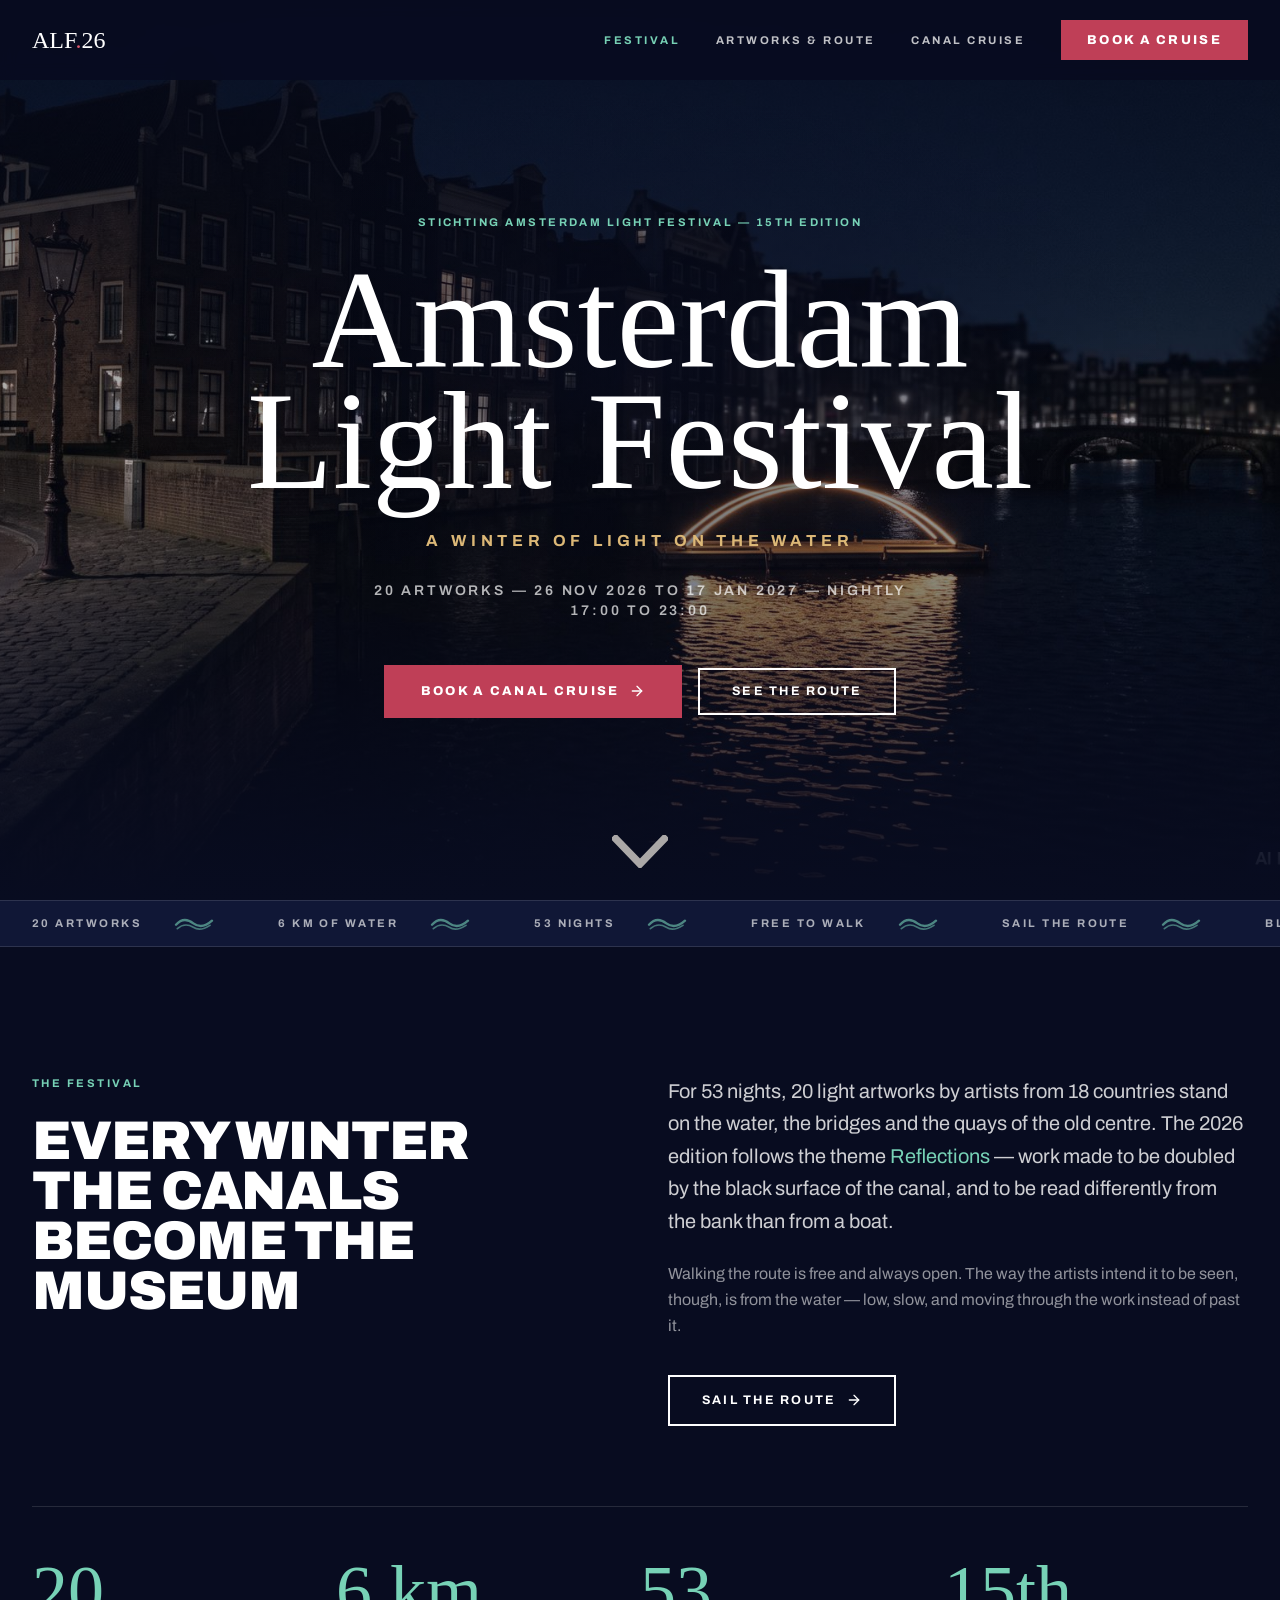
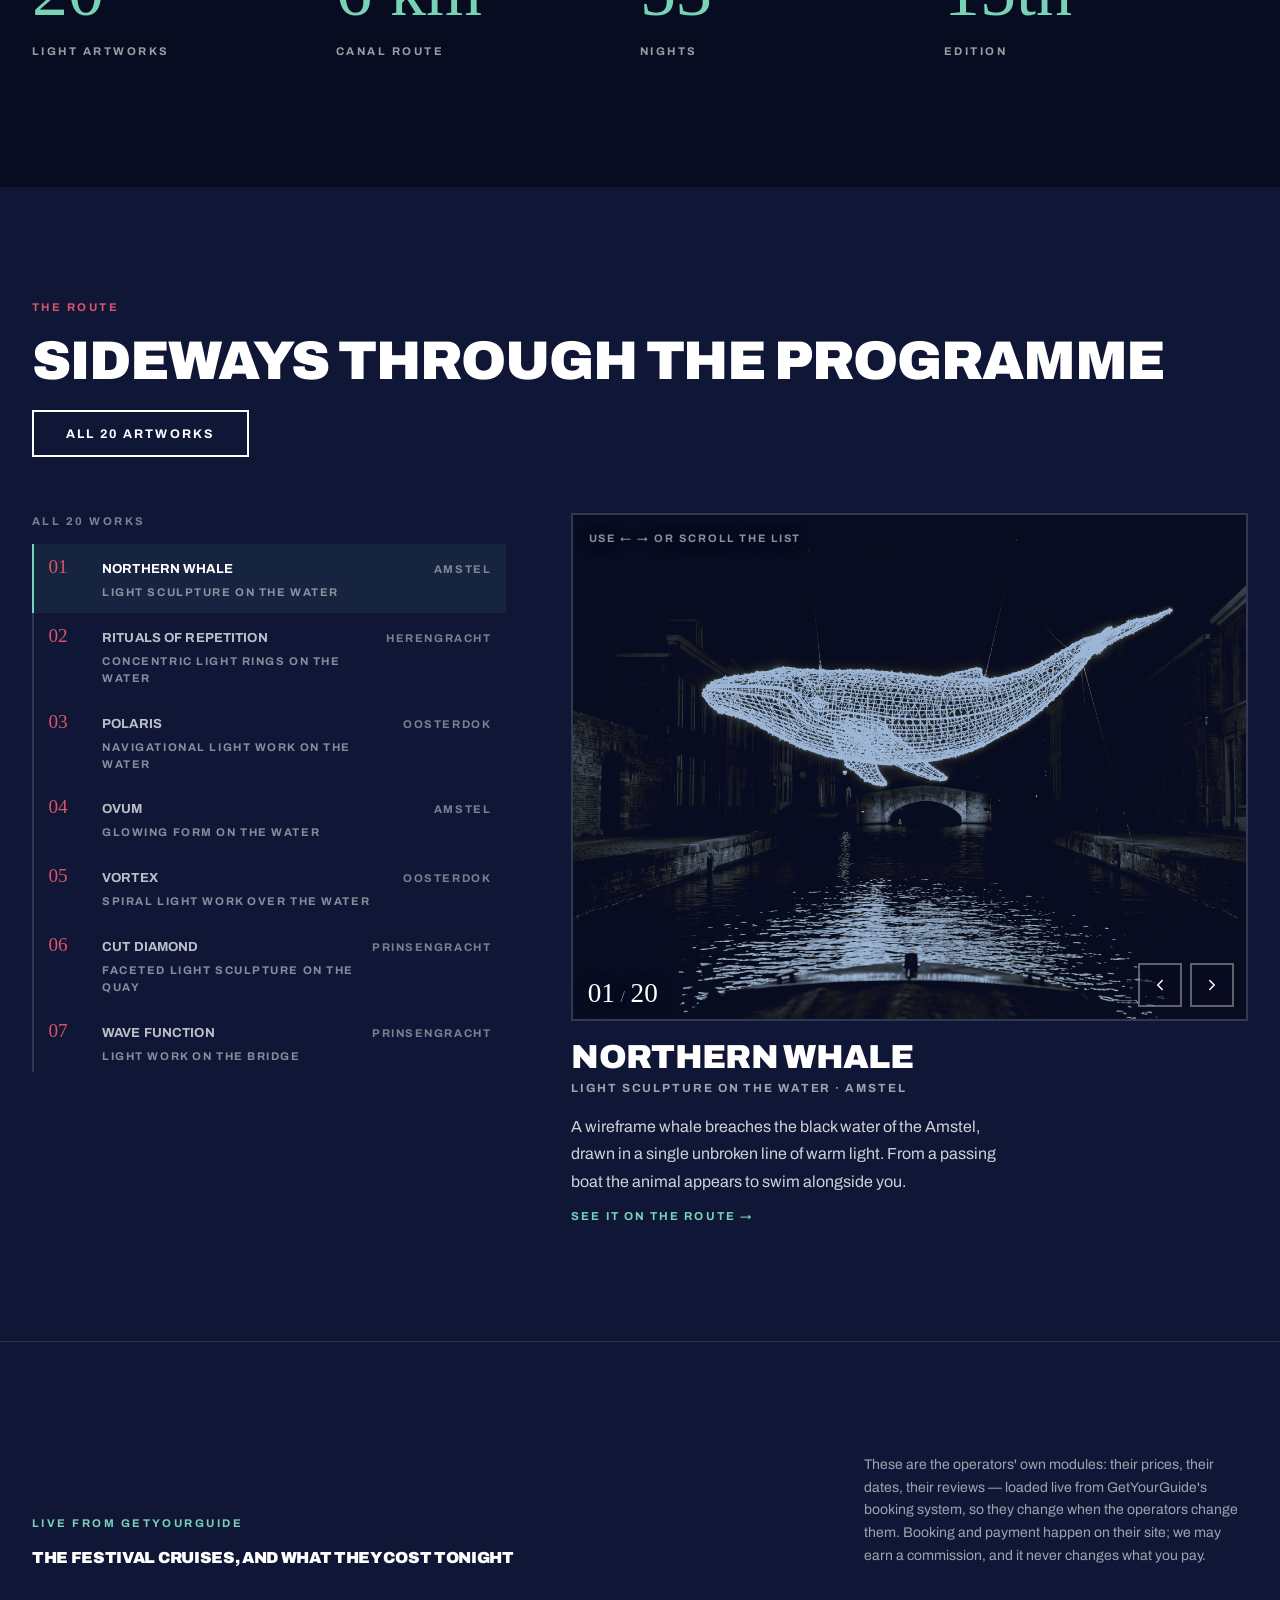
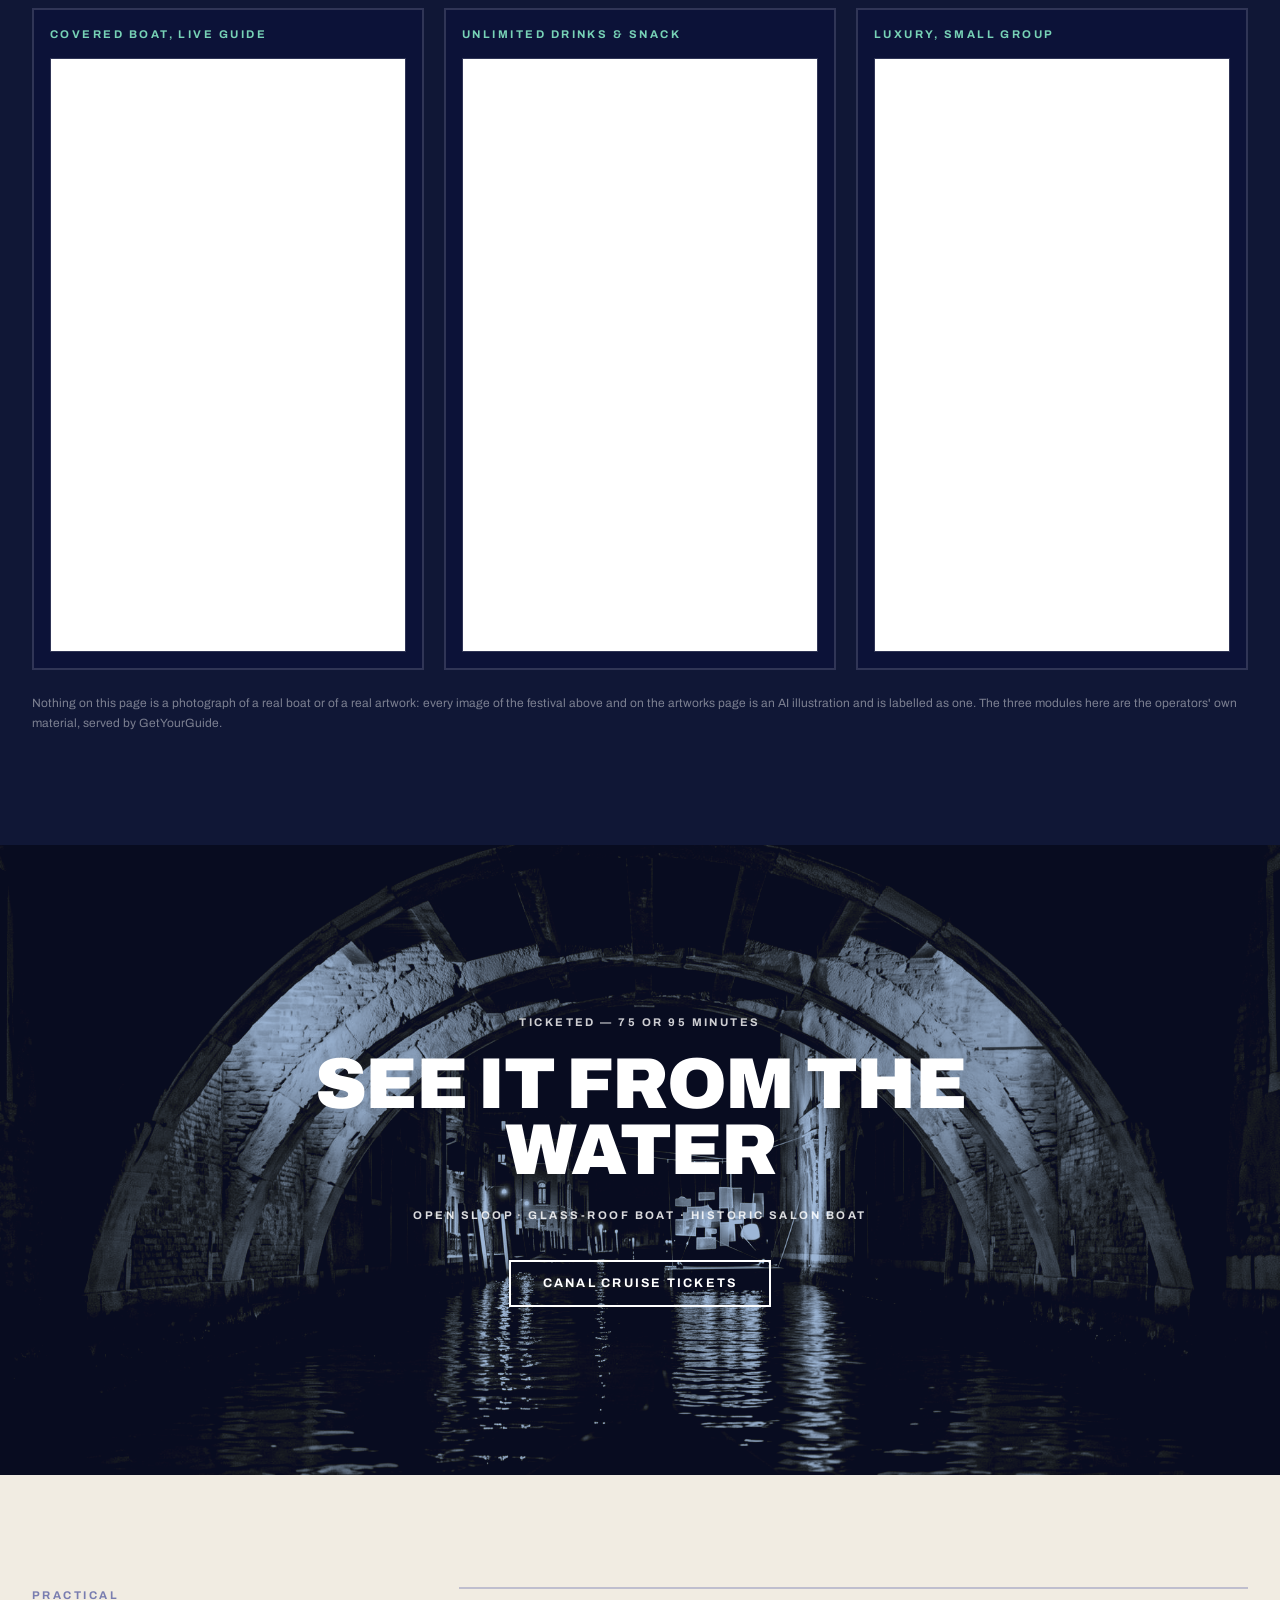
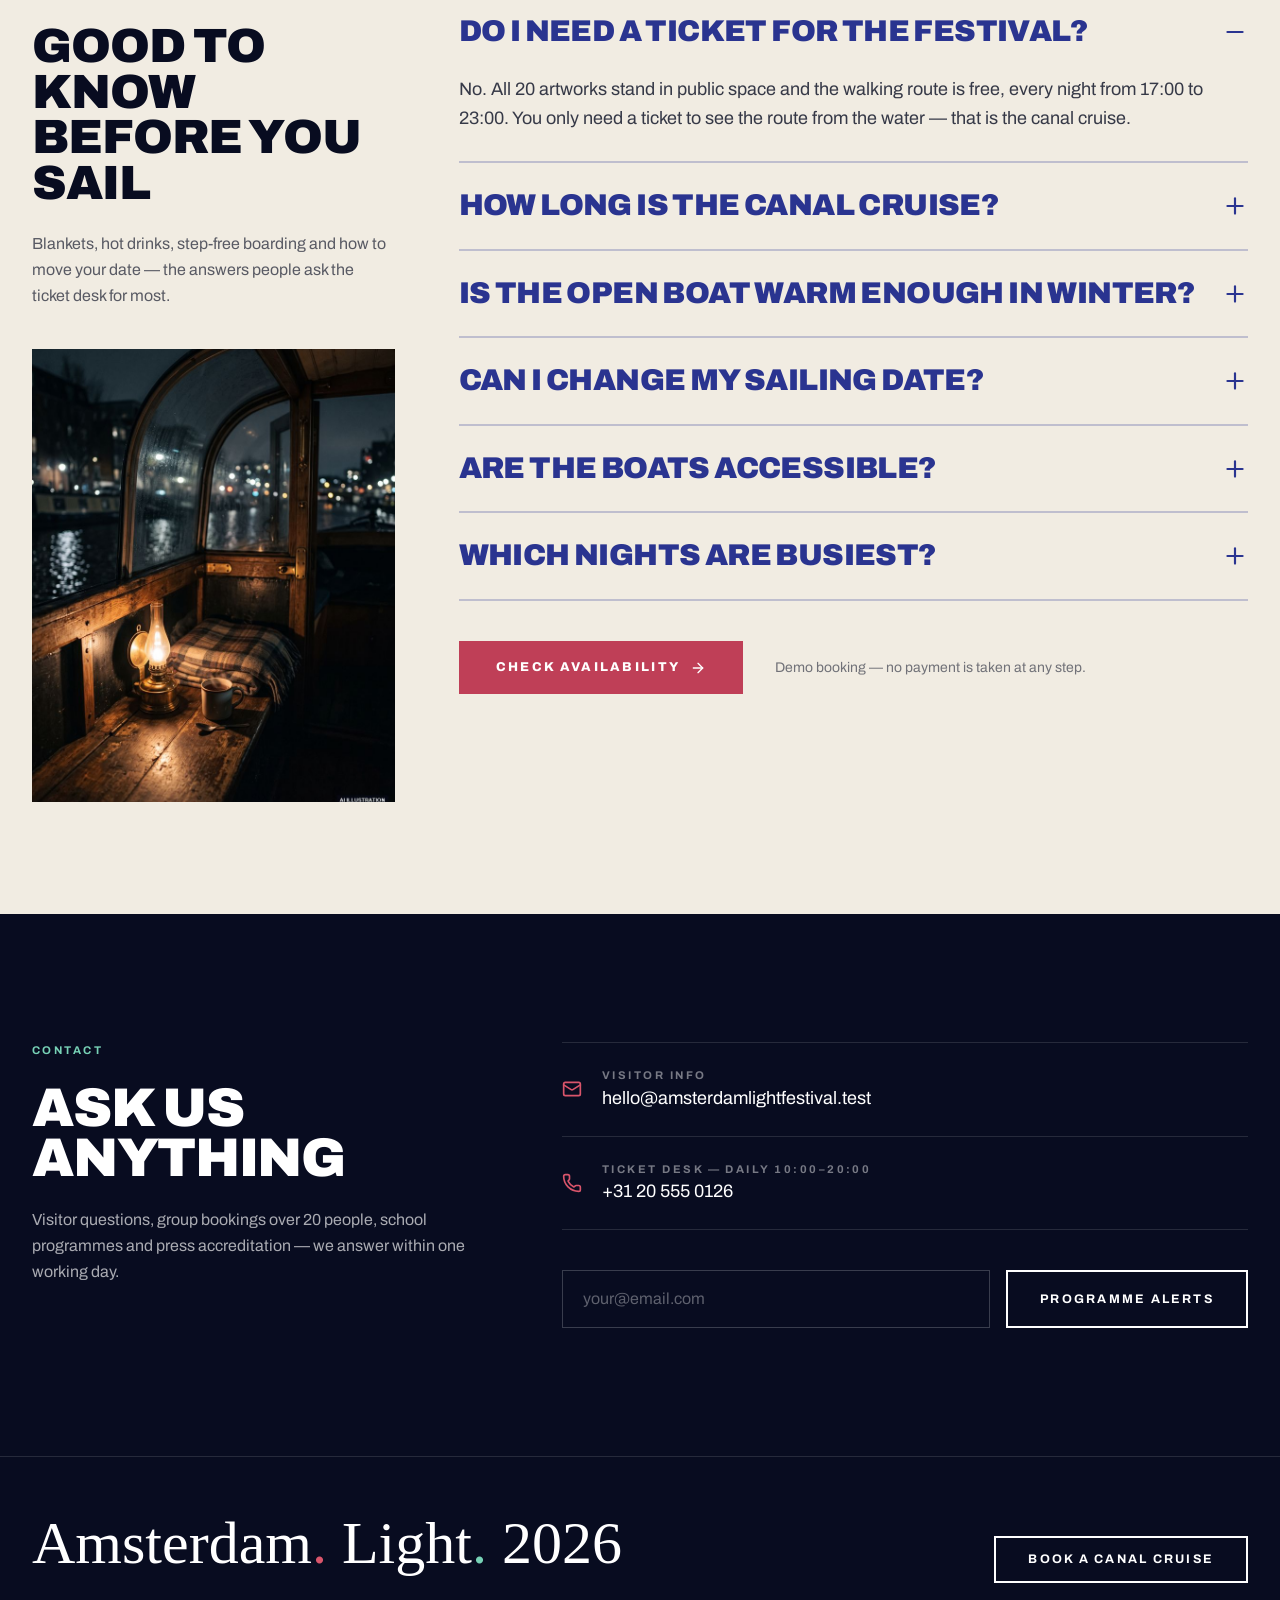
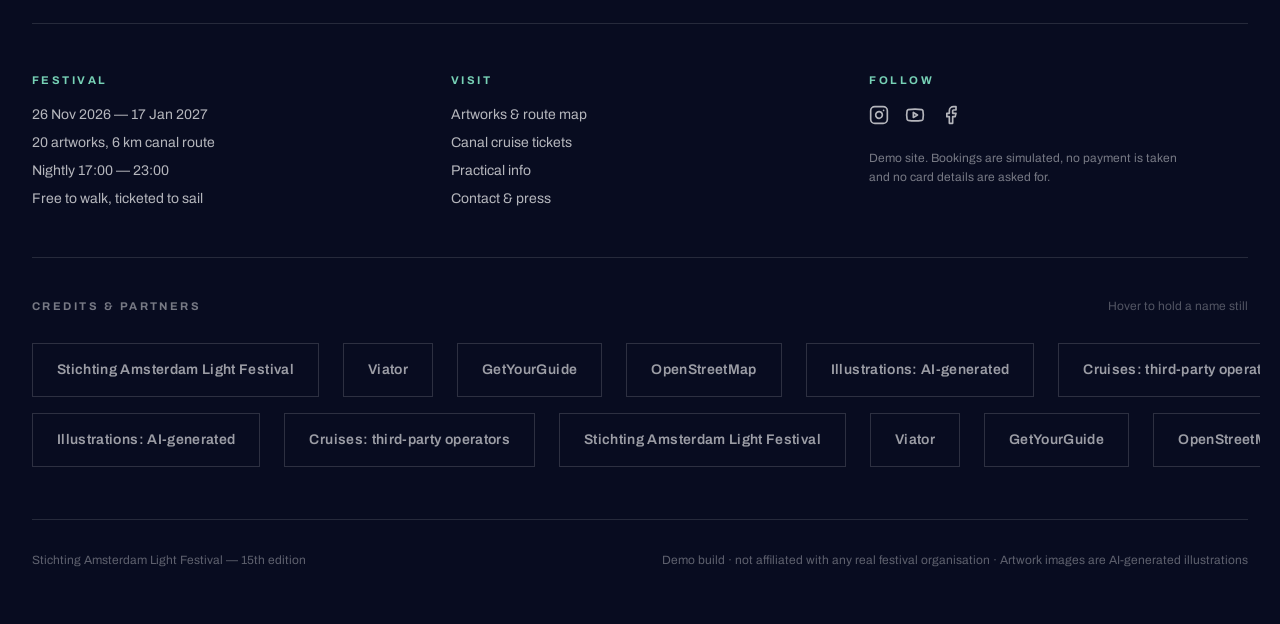
==== commit 956dc310: "Mirror: three live GetYourGuide modules on the home page" ====
--- a/index.html
+++ b/index.html
@@ -7,23 +7,67 @@
 	<link rel="icon" href="favicon.ico">
 	<meta property="og:type" content="website">
 	<meta property="og:title" content="Amsterdam Light Festival 2026">
-	<meta property="og:description" content="20 light artworks on the canals of Amsterdam, 26 Nov 2026 to 17 Jan 2027. Sail the route on a canal cruise.">
+	<meta property="og:description" content="Amsterdam Light Festival 2026: a winter of light on the canals, 26 November 2026 to 17 January 2027. Choose a canal cruise and see the artworks from the water.">
 	<meta property="og:url" content="https://iamyordan94.github.io/amsterdam-light-festival/">
 	<meta property="og:image" content="https://iamyordan94.github.io/amsterdam-light-festival/images/og-card.jpg">
 	<meta name="twitter:card" content="summary_large_image">
 	<meta name="twitter:image" content="https://iamyordan94.github.io/amsterdam-light-festival/images/og-card.jpg">
-	<meta name="description" content="Amsterdam Light Festival 2026 — 20 light artworks on the canals, 15 January – 22 February. Book your canal cruise.">
+	<meta name="description" content="Amsterdam Light Festival 2026: a winter of light on the canals, 26 November 2026 to 17 January 2027. Choose a canal cruise and see the artworks from the water.">
 	<link rel="preconnect" href="https://fonts.googleapis.com">
 	<link rel="preconnect" href="https://fonts.gstatic.com" crossorigin>
 	<link href="https://fonts.googleapis.com/css2?family=Archivo:wght@400;500;600;700;800;900&amp;family=Permanent+Marker&amp;display=swap" rel="stylesheet">
 	<title>Amsterdam Light Festival 2026</title>
+	<link rel="canonical" href="https://yordaan.com/">
 	<link rel="stylesheet" href="css/style.css">
 	<link rel="stylesheet" href="css/site.css">
 	<!-- GetYourGuide partner widget: auto-tags every getyourguide.com link, adds live availability -->
 	<script async defer src="https://widget.getyourguide.com/dist/pa.umd.production.min.js" data-gyg-partner-id="KRAI3FK"></script>
 </head>
 <body>
-<div><header class="fixed inset-x-0 top-0 z-50 bg-night/95 backdrop-blur-sm transition-shadow duration-300 "><div class="mx-auto flex h-16 max-w-[1500px] items-center justify-between gap-6 px-5 md:h-20 md:px-8"><a aria-label="Amsterdam Light Festival home" href="index.html" class="font-display text-lg leading-none text-paper md:text-2xl">ALF<span class="text-magenta">.</span>26</a><nav class="hidden items-center gap-9 md:flex"><a href="index.html" class="label-xs transition-colors text-mint">Festival</a><a href="artworks.html" class="label-xs transition-colors text-paper/75 hover:text-paper">Artworks &amp; route</a><a href="tickets.html" class="label-xs transition-colors text-paper/75 hover:text-paper">Canal cruise</a><a href="tickets.html" class="btn-solid !px-6 !py-3">Book a cruise</a></nav><button type="button" class="flex h-10 w-10 items-center justify-center text-paper md:hidden" aria-label="Open menu"><svg xmlns="http://www.w3.org/2000/svg" width="22" height="22" viewBox="0 0 24 24" fill="none" stroke="currentColor" stroke-width="2" stroke-linecap="round" stroke-linejoin="round" class="lucide lucide-menu" aria-hidden="true"><path d="M4 5h16"></path><path d="M4 12h16"></path><path d="M4 19h16"></path></svg></button></div></header><section class="relative flex min-h-[100svh] flex-col items-center justify-center overflow-hidden bg-night px-5 pb-20 pt-28 text-center"><img alt="Light artwork reflected in an Amsterdam canal at night with a glass-roof cruise boat passing" class="absolute inset-0 h-full w-full object-cover" src="images/hero-canal.jpg"><div class="absolute inset-0 bg-gradient-to-b from-night/75 via-night/25 to-night"></div><div class="absolute inset-0" style="background: radial-gradient(58% 42% at 50% 40%, rgba(8, 12, 32, 0.62) 0%, rgba(8, 12, 32, 0) 72%);"></div><div class="relative z-10 flex flex-col items-center"><p class="rise rise-1 label-xs text-mint">Stichting Amsterdam Light Festival — 15th edition</p><h1 class="rise rise-2 font-display hero-type mt-7 text-paper">Amsterdam<br>Light Festival</h1><p class="rise rise-3 mt-7 text-sm font-bold uppercase tracking-[0.3em] text-amber md:text-base">A winter of light on the water</p><p class="rise rise-4 mt-7 max-w-xl text-xs font-semibold uppercase tracking-[0.2em] text-paper/70 md:text-sm">20 artworks — 26 Nov 2026 to 17 Jan 2027 — nightly 17:00 to 23:00</p><div class="rise rise-5 mt-11 flex flex-col items-center gap-4 sm:flex-row"><a href="tickets.html" class="btn-solid">Book a canal cruise <svg xmlns="http://www.w3.org/2000/svg" width="16" height="16" viewBox="0 0 24 24" fill="none" stroke="currentColor" stroke-width="2" stroke-linecap="round" stroke-linejoin="round" class="lucide lucide-arrow-right" aria-hidden="true"><path d="M5 12h14"></path><path d="m12 5 7 7-7 7"></path></svg></a><a href="artworks.html" class="btn-outline on-dark text-paper">See the route</a></div></div><a href="#intro" aria-label="Scroll down" class="absolute bottom-8 left-1/2 z-10 -translate-x-1/2"><svg viewBox="0 0 120 70" class="bob w-12 opacity-70 md:w-14" fill="none" aria-hidden="true"><path d="M8 8l52 54L112 8" stroke="#F1ECE2" stroke-width="16" stroke-linecap="square"></path></svg></a></section><div class="marquee-hover overflow-hidden border-y border-paper/12 bg-deep py-3.5"><div class="marquee-track-slow flex w-max"><div class="flex shrink-0"><span class="label-xs flex items-center gap-8 px-8 text-paper/65">20 artworks<svg viewBox="0 0 120 44" class="w-10 text-mint opacity-60" fill="none" aria-hidden="true"><path d="M6 26C22 8 40 8 58 22c16 12 34 12 56-8" stroke="#77D2B6" stroke-width="7" stroke-linecap="round"></path><path d="M10 38C26 24 42 24 58 34c14 9 30 7 50-6" stroke="#77D2B6" stroke-width="5" stroke-linecap="round" opacity="0.85"></path></svg></span><span class="label-xs flex items-center gap-8 px-8 text-paper/65">6 km of water<svg viewBox="0 0 120 44" class="w-10 text-mint opacity-60" fill="none" aria-hidden="true"><path d="M6 26C22 8 40 8 58 22c16 12 34 12 56-8" stroke="#77D2B6" stroke-width="7" stroke-linecap="round"></path><path d="M10 38C26 24 42 24 58 34c14 9 30 7 50-6" stroke="#77D2B6" stroke-width="5" stroke-linecap="round" opacity="0.85"></path></svg></span><span class="label-xs flex items-center gap-8 px-8 text-paper/65">53 nights<svg viewBox="0 0 120 44" class="w-10 text-mint opacity-60" fill="none" aria-hidden="true"><path d="M6 26C22 8 40 8 58 22c16 12 34 12 56-8" stroke="#77D2B6" stroke-width="7" stroke-linecap="round"></path><path d="M10 38C26 24 42 24 58 34c14 9 30 7 50-6" stroke="#77D2B6" stroke-width="5" stroke-linecap="round" opacity="0.85"></path></svg></span><span class="label-xs flex items-center gap-8 px-8 text-paper/65">Free to walk<svg viewBox="0 0 120 44" class="w-10 text-mint opacity-60" fill="none" aria-hidden="true"><path d="M6 26C22 8 40 8 58 22c16 12 34 12 56-8" stroke="#77D2B6" stroke-width="7" stroke-linecap="round"></path><path d="M10 38C26 24 42 24 58 34c14 9 30 7 50-6" stroke="#77D2B6" stroke-width="5" stroke-linecap="round" opacity="0.85"></path></svg></span><span class="label-xs flex items-center gap-8 px-8 text-paper/65">Sail the route<svg viewBox="0 0 120 44" class="w-10 text-mint opacity-60" fill="none" aria-hidden="true"><path d="M6 26C22 8 40 8 58 22c16 12 34 12 56-8" stroke="#77D2B6" stroke-width="7" stroke-linecap="round"></path><path d="M10 38C26 24 42 24 58 34c14 9 30 7 50-6" stroke="#77D2B6" stroke-width="5" stroke-linecap="round" opacity="0.85"></path></svg></span><span class="label-xs flex items-center gap-8 px-8 text-paper/65">Blue hour to midnight<svg viewBox="0 0 120 44" class="w-10 text-mint opacity-60" fill="none" aria-hidden="true"><path d="M6 26C22 8 40 8 58 22c16 12 34 12 56-8" stroke="#77D2B6" stroke-width="7" stroke-linecap="round"></path><path d="M10 38C26 24 42 24 58 34c14 9 30 7 50-6" stroke="#77D2B6" stroke-width="5" stroke-linecap="round" opacity="0.85"></path></svg></span></div><div class="flex shrink-0"><span class="label-xs flex items-center gap-8 px-8 text-paper/65">20 artworks<svg viewBox="0 0 120 44" class="w-10 text-mint opacity-60" fill="none" aria-hidden="true"><path d="M6 26C22 8 40 8 58 22c16 12 34 12 56-8" stroke="#77D2B6" stroke-width="7" stroke-linecap="round"></path><path d="M10 38C26 24 42 24 58 34c14 9 30 7 50-6" stroke="#77D2B6" stroke-width="5" stroke-linecap="round" opacity="0.85"></path></svg></span><span class="label-xs flex items-center gap-8 px-8 text-paper/65">6 km of water<svg viewBox="0 0 120 44" class="w-10 text-mint opacity-60" fill="none" aria-hidden="true"><path d="M6 26C22 8 40 8 58 22c16 12 34 12 56-8" stroke="#77D2B6" stroke-width="7" stroke-linecap="round"></path><path d="M10 38C26 24 42 24 58 34c14 9 30 7 50-6" stroke="#77D2B6" stroke-width="5" stroke-linecap="round" opacity="0.85"></path></svg></span><span class="label-xs flex items-center gap-8 px-8 text-paper/65">53 nights<svg viewBox="0 0 120 44" class="w-10 text-mint opacity-60" fill="none" aria-hidden="true"><path d="M6 26C22 8 40 8 58 22c16 12 34 12 56-8" stroke="#77D2B6" stroke-width="7" stroke-linecap="round"></path><path d="M10 38C26 24 42 24 58 34c14 9 30 7 50-6" stroke="#77D2B6" stroke-width="5" stroke-linecap="round" opacity="0.85"></path></svg></span><span class="label-xs flex items-center gap-8 px-8 text-paper/65">Free to walk<svg viewBox="0 0 120 44" class="w-10 text-mint opacity-60" fill="none" aria-hidden="true"><path d="M6 26C22 8 40 8 58 22c16 12 34 12 56-8" stroke="#77D2B6" stroke-width="7" stroke-linecap="round"></path><path d="M10 38C26 24 42 24 58 34c14 9 30 7 50-6" stroke="#77D2B6" stroke-width="5" stroke-linecap="round" opacity="0.85"></path></svg></span><span class="label-xs flex items-center gap-8 px-8 text-paper/65">Sail the route<svg viewBox="0 0 120 44" class="w-10 text-mint opacity-60" fill="none" aria-hidden="true"><path d="M6 26C22 8 40 8 58 22c16 12 34 12 56-8" stroke="#77D2B6" stroke-width="7" stroke-linecap="round"></path><path d="M10 38C26 24 42 24 58 34c14 9 30 7 50-6" stroke="#77D2B6" stroke-width="5" stroke-linecap="round" opacity="0.85"></path></svg></span><span class="label-xs flex items-center gap-8 px-8 text-paper/65">Blue hour to midnight<svg viewBox="0 0 120 44" class="w-10 text-mint opacity-60" fill="none" aria-hidden="true"><path d="M6 26C22 8 40 8 58 22c16 12 34 12 56-8" stroke="#77D2B6" stroke-width="7" stroke-linecap="round"></path><path d="M10 38C26 24 42 24 58 34c14 9 30 7 50-6" stroke="#77D2B6" stroke-width="5" stroke-linecap="round" opacity="0.85"></path></svg></span></div></div></div><section id="intro" class="bg-night px-5 py-24 md:px-8 md:py-32"><div class="mx-auto grid max-w-[1500px] gap-14 md:grid-cols-12"><div class="reveal md:col-span-5"><p class="label-xs text-mint">The festival</p><h2 class="headline section-type mt-6">Every winter the canals become the museum</h2></div><div class="reveal md:col-span-6 md:col-start-7"><p class="text-lg leading-relaxed text-paper/80 md:text-xl">For 53 nights, 20 light artworks by artists from 18 countries stand on the water, the bridges and the quays of the old centre. The 2026 edition follows the theme<span class="text-mint"> Reflections</span> — work made to be doubled by the black surface of the canal, and to be read differently from the bank than from a boat.</p><p class="mt-6 text-base leading-relaxed text-paper/55">Walking the route is free and always open. The way the artists intend it to be seen, though, is from the water — low, slow, and moving through the work instead of past it.</p><a href="tickets.html" class="btn-outline on-dark mt-9 text-paper">Sail the route <svg xmlns="http://www.w3.org/2000/svg" width="16" height="16" viewBox="0 0 24 24" fill="none" stroke="currentColor" stroke-width="2" stroke-linecap="round" stroke-linejoin="round" class="lucide lucide-arrow-right" aria-hidden="true"><path d="M5 12h14"></path><path d="m12 5 7 7-7 7"></path></svg></a></div></div><div class="mx-auto mt-20 grid max-w-[1500px] grid-cols-2 gap-y-10 border-t border-paper/12 pt-12 md:grid-cols-4"><div class="reveal"><p class="font-display text-5xl leading-none text-mint md:text-7xl">20</p><p class="label-xs mt-4 text-paper/60">Light artworks</p></div><div class="reveal"><p class="font-display text-5xl leading-none text-mint md:text-7xl">6 km</p><p class="label-xs mt-4 text-paper/60">Canal route</p></div><div class="reveal"><p class="font-display text-5xl leading-none text-mint md:text-7xl">53</p><p class="label-xs mt-4 text-paper/60">Nights</p></div><div class="reveal"><p class="font-display text-5xl leading-none text-mint md:text-7xl">15th</p><p class="label-xs mt-4 text-paper/60">Edition</p></div></div></section><section id="programme" class="overflow-hidden bg-deep px-5 py-24 md:px-8 md:py-28"><div class="mx-auto max-w-[1500px]"><div class="reveal flex flex-wrap items-end justify-between gap-6"><div><p class="label-xs text-magenta">The route</p><h2 class="headline section-type mt-5">Sideways through the programme</h2></div><a href="artworks.html" class="btn-outline on-dark text-paper">All 20 artworks</a></div><div data-programme class="reveal mt-14"><noscript><ul class="pg-fallback"><li><a href="artworks.html#stop-1"><span class="pg-fallback-num">01</span> <span class="pg-fallback-name">Northern Whale</span><span class="pg-fallback-meta">Light sculpture on the water · Amstel</span></a></li><li><a href="artworks.html#stop-2"><span class="pg-fallback-num">02</span> <span class="pg-fallback-name">Rituals of Repetition</span><span class="pg-fallback-meta">Concentric light rings on the water · Herengracht</span></a></li><li><a href="artworks.html#stop-3"><span class="pg-fallback-num">03</span> <span class="pg-fallback-name">Polaris</span><span class="pg-fallback-meta">Navigational light work on the water · Oosterdok</span></a></li><li><a href="artworks.html#stop-4"><span class="pg-fallback-num">04</span> <span class="pg-fallback-name">Ovum</span><span class="pg-fallback-meta">Glowing form on the water · Amstel</span></a></li><li><a href="artworks.html#stop-5"><span class="pg-fallback-num">05</span> <span class="pg-fallback-name">Vortex</span><span class="pg-fallback-meta">Spiral light work over the water · Oosterdok</span></a></li><li><a href="artworks.html#stop-6"><span class="pg-fallback-num">06</span> <span class="pg-fallback-name">Cut Diamond</span><span class="pg-fallback-meta">Faceted light sculpture on the quay · Prinsengracht</span></a></li><li><a href="artworks.html#stop-7"><span class="pg-fallback-num">07</span> <span class="pg-fallback-name">Wave Function</span><span class="pg-fallback-meta">Light work on the bridge · Prinsengracht</span></a></li><li><a href="artworks.html#stop-8"><span class="pg-fallback-num">08</span> <span class="pg-fallback-name">Second Wave</span><span class="pg-fallback-meta">Low light ribbon across the water · Keizersgracht</span></a></li><li><a href="artworks.html#stop-9"><span class="pg-fallback-num">09</span> <span class="pg-fallback-name">Bloom</span><span class="pg-fallback-meta">Flower-shaped light work on the quay · Amstel</span></a></li><li><a href="artworks.html#stop-10"><span class="pg-fallback-num">10</span> <span class="pg-fallback-name">Firework Bridge</span><span class="pg-fallback-meta">Bridge-wide light installation · Herengracht</span></a></li><li><a href="artworks.html#stop-11"><span class="pg-fallback-num">11</span> <span class="pg-fallback-name">Amber Gate</span><span class="pg-fallback-meta">Illuminated arch over the water · Oosterdok</span></a></li><li><a href="artworks.html#stop-12"><span class="pg-fallback-num">12</span> <span class="pg-fallback-name">Night Tower</span><span class="pg-fallback-meta">Vertical light work on the water · Oosterdok</span></a></li><li><a href="artworks.html#stop-13"><span class="pg-fallback-num">13</span> <span class="pg-fallback-name">Lantern Herd</span><span class="pg-fallback-meta">Drifting lantern light on the water · Herengracht</span></a></li><li><a href="artworks.html#stop-14"><span class="pg-fallback-num">14</span> <span class="pg-fallback-name">Signal</span><span class="pg-fallback-meta">Vertical light beam from the water · Oosterdok</span></a></li><li><a href="artworks.html#stop-15"><span class="pg-fallback-num">15</span> <span class="pg-fallback-name">Paper Crane</span><span class="pg-fallback-meta">Suspended light work between the quays · Keizersgracht</span></a></li><li><a href="artworks.html#stop-16"><span class="pg-fallback-num">16</span> <span class="pg-fallback-name">Tide</span><span class="pg-fallback-meta">Bands of light along the canal wall · Prinsengracht</span></a></li><li><a href="artworks.html#stop-17"><span class="pg-fallback-num">17</span> <span class="pg-fallback-name">Moths</span><span class="pg-fallback-meta">Swarm of small lights above the water · Amstel</span></a></li><li><a href="artworks.html#stop-18"><span class="pg-fallback-num">18</span> <span class="pg-fallback-name">Stairs</span><span class="pg-fallback-meta">Staircase of light rising from the water · Herengracht</span></a></li><li><a href="artworks.html#stop-19"><span class="pg-fallback-num">19</span> <span class="pg-fallback-name">Woven Water</span><span class="pg-fallback-meta">Light net suspended between bridges · Keizersgracht</span></a></li><li><a href="artworks.html#stop-20"><span class="pg-fallback-num">20</span> <span class="pg-fallback-name">Afterglow</span><span class="pg-fallback-meta">Low field of ambient light on the water · Oosterdok</span></a></li></ul></noscript></div></div></section><section class="duotone bg-sky h-[70vh] min-h-[460px] w-full"><img alt="Canal cruise boat passing under an illuminated arch" loading="lazy" src="images/cruise-arch.jpg"><div class="duotone-floor"></div><div class="relative z-10 flex h-full flex-col items-center justify-center px-6 text-center text-paper"><p class="reveal label-xs mb-5 text-paper/80">Ticketed — 75 or 95 minutes</p><h2 class="reveal headline band-type max-w-[16ch]">See it from the water</h2><p class="reveal label-xs mt-6 text-paper/85">Open sloop · glass-roof boat · historic salon boat</p><div class="reveal mt-9"><a href="tickets.html" class="btn-outline on-dark text-paper">Canal cruise tickets</a></div></div></section><section id="practical" class="scroll-mt-20 bg-bone px-5 py-24 md:px-8 md:py-28"><div class="mx-auto grid max-w-[1500px] items-start gap-12 lg:grid-cols-12 lg:gap-16"><div class="reveal lg:col-span-4"><p class="label-xs text-ink/60">Practical</p><h2 class="headline mt-5 text-4xl leading-[0.95] text-night md:text-5xl">Good to know<br>before you sail</h2><p class="mt-6 text-base leading-relaxed text-night/65">Blankets, hot drinks, step-free boarding and how to move your date — the answers people ask the ticket desk for most.</p><img alt="Passengers under a blanket with hot drinks on a glass-roof canal boat at night" class="mt-10 hidden aspect-4/5 w-full object-cover lg:block" loading="lazy" src="images/onboard-night.jpg"></div><div class="reveal lg:col-span-8"><div class="divide-y-2 divide-ink/25 border-y-2 border-ink/25"><div><button type="button" class="flex w-full items-center justify-between gap-6 py-6 text-left" aria-expanded="true"><span class="headline text-xl leading-tight text-ink md:text-3xl">Do I need a ticket for the festival?</span><span class="shrink-0 text-ink"><svg xmlns="http://www.w3.org/2000/svg" width="26" height="26" viewBox="0 0 24 24" fill="none" stroke="currentColor" stroke-width="2" stroke-linecap="round" stroke-linejoin="round" class="lucide lucide-minus" aria-hidden="true"><path d="M5 12h14"></path></svg></span></button><p class="max-w-3xl pb-7 text-base leading-relaxed text-night/80 md:text-lg">No. All 20 artworks stand in public space and the walking route is free, every night from 17:00 to 23:00. You only need a ticket to see the route from the water — that is the canal cruise.</p></div><div><button type="button" class="flex w-full items-center justify-between gap-6 py-6 text-left" aria-expanded="false"><span class="headline text-xl leading-tight text-ink md:text-3xl">How long is the canal cruise?</span><span class="shrink-0 text-ink"><svg xmlns="http://www.w3.org/2000/svg" width="26" height="26" viewBox="0 0 24 24" fill="none" stroke="currentColor" stroke-width="2" stroke-linecap="round" stroke-linejoin="round" class="lucide lucide-plus" aria-hidden="true"><path d="M5 12h14"></path><path d="M12 5v14"></path></svg></span></button></div><div><button type="button" class="flex w-full items-center justify-between gap-6 py-6 text-left" aria-expanded="false"><span class="headline text-xl leading-tight text-ink md:text-3xl">Is the open boat warm enough in winter?</span><span class="shrink-0 text-ink"><svg xmlns="http://www.w3.org/2000/svg" width="26" height="26" viewBox="0 0 24 24" fill="none" stroke="currentColor" stroke-width="2" stroke-linecap="round" stroke-linejoin="round" class="lucide lucide-plus" aria-hidden="true"><path d="M5 12h14"></path><path d="M12 5v14"></path></svg></span></button></div><div><button type="button" class="flex w-full items-center justify-between gap-6 py-6 text-left" aria-expanded="false"><span class="headline text-xl leading-tight text-ink md:text-3xl">Can I change my sailing date?</span><span class="shrink-0 text-ink"><svg xmlns="http://www.w3.org/2000/svg" width="26" height="26" viewBox="0 0 24 24" fill="none" stroke="currentColor" stroke-width="2" stroke-linecap="round" stroke-linejoin="round" class="lucide lucide-plus" aria-hidden="true"><path d="M5 12h14"></path><path d="M12 5v14"></path></svg></span></button></div><div><button type="button" class="flex w-full items-center justify-between gap-6 py-6 text-left" aria-expanded="false"><span class="headline text-xl leading-tight text-ink md:text-3xl">Are the boats accessible?</span><span class="shrink-0 text-ink"><svg xmlns="http://www.w3.org/2000/svg" width="26" height="26" viewBox="0 0 24 24" fill="none" stroke="currentColor" stroke-width="2" stroke-linecap="round" stroke-linejoin="round" class="lucide lucide-plus" aria-hidden="true"><path d="M5 12h14"></path><path d="M12 5v14"></path></svg></span></button></div><div><button type="button" class="flex w-full items-center justify-between gap-6 py-6 text-left" aria-expanded="false"><span class="headline text-xl leading-tight text-ink md:text-3xl">Which nights are busiest?</span><span class="shrink-0 text-ink"><svg xmlns="http://www.w3.org/2000/svg" width="26" height="26" viewBox="0 0 24 24" fill="none" stroke="currentColor" stroke-width="2" stroke-linecap="round" stroke-linejoin="round" class="lucide lucide-plus" aria-hidden="true"><path d="M5 12h14"></path><path d="M12 5v14"></path></svg></span></button></div></div><div class="mt-10 flex flex-wrap items-center gap-x-8 gap-y-4"><a href="tickets.html" class="btn-solid">Check availability <svg xmlns="http://www.w3.org/2000/svg" width="16" height="16" viewBox="0 0 24 24" fill="none" stroke="currentColor" stroke-width="2" stroke-linecap="round" stroke-linejoin="round" class="lucide lucide-arrow-right" aria-hidden="true"><path d="M5 12h14"></path><path d="m12 5 7 7-7 7"></path></svg></a><p class="text-sm text-night/55">Demo booking — no payment is taken at any step.</p></div></div></div></section><section id="contact" class="scroll-mt-20 bg-night px-5 py-24 md:px-8 md:py-32"><div class="mx-auto grid max-w-[1500px] gap-14 md:grid-cols-12"><div class="reveal md:col-span-5"><p class="label-xs text-mint">Contact</p><h2 class="headline section-type mt-6">Ask us anything</h2><p class="mt-6 max-w-md text-base leading-relaxed text-paper/65">Visitor questions, group bookings over 20 people, school programmes and press accreditation — we answer within one working day.</p></div><div class="reveal md:col-span-7"><ul class="divide-y divide-paper/12 border-y border-paper/12"><li class="flex items-center gap-5 py-6"><svg xmlns="http://www.w3.org/2000/svg" width="20" height="20" viewBox="0 0 24 24" fill="none" stroke="currentColor" stroke-width="2" stroke-linecap="round" stroke-linejoin="round" class="lucide lucide-mail shrink-0 text-magenta" aria-hidden="true"><path d="m22 7-8.991 5.727a2 2 0 0 1-2.009 0L2 7"></path><rect x="2" y="4" width="20" height="16" rx="2"></rect></svg><div><p class="label-xs text-paper/45">Visitor info</p><a href="mailto:hello@amsterdamlightfestival.test" class="text-lg">hello@amsterdamlightfestival.test</a></div></li><li class="flex items-center gap-5 py-6"><svg xmlns="http://www.w3.org/2000/svg" width="20" height="20" viewBox="0 0 24 24" fill="none" stroke="currentColor" stroke-width="2" stroke-linecap="round" stroke-linejoin="round" class="lucide lucide-phone shrink-0 text-magenta" aria-hidden="true"><path d="M13.832 16.568a1 1 0 0 0 1.213-.303l.355-.465A2 2 0 0 1 17 15h3a2 2 0 0 1 2 2v3a2 2 0 0 1-2 2A18 18 0 0 1 2 4a2 2 0 0 1 2-2h3a2 2 0 0 1 2 2v3a2 2 0 0 1-.8 1.6l-.468.351a1 1 0 0 0-.292 1.233 14 14 0 0 0 6.392 6.384"></path></svg><div><p class="label-xs text-paper/45">Ticket desk — daily 10:00–20:00</p><a href="tel:+31205550126" class="text-lg">+31 20 555 0126</a></div></li></ul><form class="mt-10 flex flex-col gap-4 sm:flex-row"><input required="" placeholder="your@email.com" aria-label="Email address for the festival newsletter" class="w-full border border-paper/20 bg-transparent px-5 py-4 text-base text-paper placeholder:text-paper/35 focus:border-mint focus:outline-none" type="email"><button type="submit" class="btn-outline on-dark shrink-0 text-paper">Programme alerts</button></form></div></div></section><footer class="border-t border-paper/12 bg-night px-5 py-14 md:px-8"><div class="mx-auto max-w-[1500px]"><div class="flex flex-wrap items-baseline justify-between gap-6 border-b border-paper/12 pb-10"><p class="font-display text-4xl leading-none md:text-6xl">Amsterdam<span class="text-magenta">.</span> Light<span class="text-mint">.</span> 2026</p><a href="tickets.html" class="btn-outline on-dark text-paper">Book a canal cruise</a></div><div class="grid gap-10 py-12 md:grid-cols-3"><div><p class="label-xs mb-4 text-mint">Festival</p><ul class="space-y-2 text-sm text-paper/70"><li>26 Nov 2026 — 17 Jan 2027</li><li>20 artworks, 6 km canal route</li><li>Nightly 17:00 — 23:00</li><li>Free to walk, ticketed to sail</li></ul></div><div><p class="label-xs mb-4 text-mint">Visit</p><ul class="space-y-2 text-sm text-paper/70"><li><a href="artworks.html" class="hover:text-paper">Artworks &amp; route map</a></li><li><a href="tickets.html" class="hover:text-paper">Canal cruise tickets</a></li><li><a href="index.html#practical" class="hover:text-paper">Practical info</a></li><li><a href="index.html#contact" class="hover:text-paper">Contact &amp; press</a></li></ul></div><div><p class="label-xs mb-4 text-mint">Follow</p><div class="flex gap-4 text-paper/70"><a href="#contact" aria-label="Instagram" class="hover:text-paper"><svg xmlns="http://www.w3.org/2000/svg" width="20" height="20" viewBox="0 0 24 24" fill="none" stroke="currentColor" stroke-width="2" stroke-linecap="round" stroke-linejoin="round" class="lucide lucide-instagram" aria-hidden="true"><rect width="20" height="20" x="2" y="2" rx="5" ry="5"></rect><path d="M16 11.37A4 4 0 1 1 12.63 8 4 4 0 0 1 16 11.37z"></path><line x1="17.5" x2="17.51" y1="6.5" y2="6.5"></line></svg></a><a href="#contact" aria-label="YouTube" class="hover:text-paper"><svg xmlns="http://www.w3.org/2000/svg" width="20" height="20" viewBox="0 0 24 24" fill="none" stroke="currentColor" stroke-width="2" stroke-linecap="round" stroke-linejoin="round" class="lucide lucide-youtube" aria-hidden="true"><path d="M2.5 17a24.12 24.12 0 0 1 0-10 2 2 0 0 1 1.4-1.4 49.56 49.56 0 0 1 16.2 0A2 2 0 0 1 21.5 7a24.12 24.12 0 0 1 0 10 2 2 0 0 1-1.4 1.4 49.55 49.55 0 0 1-16.2 0A2 2 0 0 1 2.5 17"></path><path d="m10 15 5-3-5-3z"></path></svg></a><a href="#contact" aria-label="Facebook" class="hover:text-paper"><svg xmlns="http://www.w3.org/2000/svg" width="20" height="20" viewBox="0 0 24 24" fill="none" stroke="currentColor" stroke-width="2" stroke-linecap="round" stroke-linejoin="round" class="lucide lucide-facebook" aria-hidden="true"><path d="M18 2h-3a5 5 0 0 0-5 5v3H7v4h3v8h4v-8h3l1-4h-4V7a1 1 0 0 1 1-1h3z"></path></svg></a></div><p class="mt-6 max-w-xs text-xs leading-relaxed text-paper/45">Demo site. Bookings are simulated, no payment is taken and no card details are asked for.</p></div></div><div class="border-t border-paper/12 pt-10"><div class="mb-6 flex flex-wrap items-baseline justify-between gap-4"><p class="label-xs text-paper/45">Credits &amp; partners</p><p class="text-xs text-paper/30">Hover to hold a name still</p></div><div class="-mx-3 space-y-2"><div class="marquee-hover overflow-hidden py-1"><div class="flex w-max marquee-track-slow"><div class="flex shrink-0 items-center"><span class="mx-3 flex items-center border border-paper/15 px-6 py-4 text-sm font-semibold tracking-wide text-paper/60 transition-colors hover:border-mint/60 hover:text-paper">Stichting Amsterdam Light Festival</span><span class="mx-3 flex items-center border border-paper/15 px-6 py-4 text-sm font-semibold tracking-wide text-paper/60 transition-colors hover:border-mint/60 hover:text-paper">Viator</span><span class="mx-3 flex items-center border border-paper/15 px-6 py-4 text-sm font-semibold tracking-wide text-paper/60 transition-colors hover:border-mint/60 hover:text-paper">GetYourGuide</span><span class="mx-3 flex items-center border border-paper/15 px-6 py-4 text-sm font-semibold tracking-wide text-paper/60 transition-colors hover:border-mint/60 hover:text-paper">OpenStreetMap</span><span class="mx-3 flex items-center border border-paper/15 px-6 py-4 text-sm font-semibold tracking-wide text-paper/60 transition-colors hover:border-mint/60 hover:text-paper">Illustrations: AI-generated</span></div><div class="flex shrink-0 items-center"><span class="mx-3 flex items-center border border-paper/15 px-6 py-4 text-sm font-semibold tracking-wide text-paper/60 transition-colors hover:border-mint/60 hover:text-paper">Cruises: third-party operators</span><span class="mx-3 flex items-center border border-paper/15 px-6 py-4 text-sm font-semibold tracking-wide text-paper/60 transition-colors hover:border-mint/60 hover:text-paper">Stichting Amsterdam Light Festival</span><span class="mx-3 flex items-center border border-paper/15 px-6 py-4 text-sm font-semibold tracking-wide text-paper/60 transition-colors hover:border-mint/60 hover:text-paper">Viator</span><span class="mx-3 flex items-center border border-paper/15 px-6 py-4 text-sm font-semibold tracking-wide text-paper/60 transition-colors hover:border-mint/60 hover:text-paper">GetYourGuide</span><span class="mx-3 flex items-center border border-paper/15 px-6 py-4 text-sm font-semibold tracking-wide text-paper/60 transition-colors hover:border-mint/60 hover:text-paper">OpenStreetMap</span></div></div></div><div class="marquee-hover overflow-hidden py-1"><div class="flex w-max marquee-track-rev"><div class="flex shrink-0 items-center"><span class="mx-3 flex items-center border border-paper/15 px-6 py-4 text-sm font-semibold tracking-wide text-paper/60 transition-colors hover:border-mint/60 hover:text-paper">Illustrations: AI-generated</span><span class="mx-3 flex items-center border border-paper/15 px-6 py-4 text-sm font-semibold tracking-wide text-paper/60 transition-colors hover:border-mint/60 hover:text-paper">Cruises: third-party operators</span><span class="mx-3 flex items-center border border-paper/15 px-6 py-4 text-sm font-semibold tracking-wide text-paper/60 transition-colors hover:border-mint/60 hover:text-paper">Stichting Amsterdam Light Festival</span><span class="mx-3 flex items-center border border-paper/15 px-6 py-4 text-sm font-semibold tracking-wide text-paper/60 transition-colors hover:border-mint/60 hover:text-paper">Viator</span><span class="mx-3 flex items-center border border-paper/15 px-6 py-4 text-sm font-semibold tracking-wide text-paper/60 transition-colors hover:border-mint/60 hover:text-paper">GetYourGuide</span></div><div class="flex shrink-0 items-center"><span class="mx-3 flex items-center border border-paper/15 px-6 py-4 text-sm font-semibold tracking-wide text-paper/60 transition-colors hover:border-mint/60 hover:text-paper">OpenStreetMap</span><span class="mx-3 flex items-center border border-paper/15 px-6 py-4 text-sm font-semibold tracking-wide text-paper/60 transition-colors hover:border-mint/60 hover:text-paper">Illustrations: AI-generated</span><span class="mx-3 flex items-center border border-paper/15 px-6 py-4 text-sm font-semibold tracking-wide text-paper/60 transition-colors hover:border-mint/60 hover:text-paper">Cruises: third-party operators</span><span class="mx-3 flex items-center border border-paper/15 px-6 py-4 text-sm font-semibold tracking-wide text-paper/60 transition-colors hover:border-mint/60 hover:text-paper">Stichting Amsterdam Light Festival</span><span class="mx-3 flex items-center border border-paper/15 px-6 py-4 text-sm font-semibold tracking-wide text-paper/60 transition-colors hover:border-mint/60 hover:text-paper">Viator</span></div></div></div></div></div><div class="mt-12 flex flex-wrap items-center justify-between gap-4 border-t border-paper/12 pt-8 text-xs text-paper/35"><p>Stichting Amsterdam Light Festival — 15th edition</p><p>Demo build · not affiliated with any real festival organisation · Artwork images are AI-generated illustrations</p></div></div></footer></div>
+<div><header class="fixed inset-x-0 top-0 z-50 bg-night/95 backdrop-blur-sm transition-shadow duration-300 "><div class="mx-auto flex h-16 max-w-[1500px] items-center justify-between gap-6 px-5 md:h-20 md:px-8"><a aria-label="Amsterdam Light Festival home" href="index.html" class="font-display text-lg leading-none text-paper md:text-2xl">ALF<span class="text-magenta">.</span>26</a><nav class="hidden items-center gap-9 md:flex"><a href="index.html" class="label-xs transition-colors text-mint">Festival</a><a href="artworks.html" class="label-xs transition-colors text-paper/75 hover:text-paper">Artworks &amp; route</a><a href="tickets.html" class="label-xs transition-colors text-paper/75 hover:text-paper">Canal cruise</a><a href="tickets.html" class="btn-solid !px-6 !py-3">Book a cruise</a></nav><button type="button" class="flex h-10 w-10 items-center justify-center text-paper md:hidden" aria-label="Open menu"><svg xmlns="http://www.w3.org/2000/svg" width="22" height="22" viewBox="0 0 24 24" fill="none" stroke="currentColor" stroke-width="2" stroke-linecap="round" stroke-linejoin="round" class="lucide lucide-menu" aria-hidden="true"><path d="M4 5h16"></path><path d="M4 12h16"></path><path d="M4 19h16"></path></svg></button></div></header><section class="relative flex min-h-[100svh] flex-col items-center justify-center overflow-hidden bg-night px-5 pb-20 pt-28 text-center"><img alt="Light artwork reflected in an Amsterdam canal at night with a glass-roof cruise boat passing" class="absolute inset-0 h-full w-full object-cover" src="images/hero-canal.jpg"><div class="absolute inset-0 bg-gradient-to-b from-night/75 via-night/25 to-night"></div><div class="absolute inset-0" style="background: radial-gradient(58% 42% at 50% 40%, rgba(8, 12, 32, 0.62) 0%, rgba(8, 12, 32, 0) 72%);"></div><div class="relative z-10 flex flex-col items-center"><p class="rise rise-1 label-xs text-mint">Stichting Amsterdam Light Festival — 15th edition</p><h1 class="rise rise-2 font-display hero-type mt-7 text-paper">Amsterdam<br>Light Festival</h1><p class="rise rise-3 mt-7 text-sm font-bold uppercase tracking-[0.3em] text-amber md:text-base">A winter of light on the water</p><p class="rise rise-4 mt-7 max-w-xl text-xs font-semibold uppercase tracking-[0.2em] text-paper/70 md:text-sm">20 artworks — 26 Nov 2026 to 17 Jan 2027 — nightly 17:00 to 23:00</p><div class="rise rise-5 mt-11 flex flex-col items-center gap-4 sm:flex-row"><a href="tickets.html" class="btn-solid">Book a canal cruise <svg xmlns="http://www.w3.org/2000/svg" width="16" height="16" viewBox="0 0 24 24" fill="none" stroke="currentColor" stroke-width="2" stroke-linecap="round" stroke-linejoin="round" class="lucide lucide-arrow-right" aria-hidden="true"><path d="M5 12h14"></path><path d="m12 5 7 7-7 7"></path></svg></a><a href="artworks.html" class="btn-outline on-dark text-paper">See the route</a></div></div><a href="#intro" aria-label="Scroll down" class="absolute bottom-8 left-1/2 z-10 -translate-x-1/2"><svg viewBox="0 0 120 70" class="bob w-12 opacity-70 md:w-14" fill="none" aria-hidden="true"><path d="M8 8l52 54L112 8" stroke="#F1ECE2" stroke-width="16" stroke-linecap="square"></path></svg></a></section><div class="marquee-hover overflow-hidden border-y border-paper/12 bg-deep py-3.5"><div class="marquee-track-slow flex w-max"><div class="flex shrink-0"><span class="label-xs flex items-center gap-8 px-8 text-paper/65">20 artworks<svg viewBox="0 0 120 44" class="w-10 text-mint opacity-60" fill="none" aria-hidden="true"><path d="M6 26C22 8 40 8 58 22c16 12 34 12 56-8" stroke="#77D2B6" stroke-width="7" stroke-linecap="round"></path><path d="M10 38C26 24 42 24 58 34c14 9 30 7 50-6" stroke="#77D2B6" stroke-width="5" stroke-linecap="round" opacity="0.85"></path></svg></span><span class="label-xs flex items-center gap-8 px-8 text-paper/65">6 km of water<svg viewBox="0 0 120 44" class="w-10 text-mint opacity-60" fill="none" aria-hidden="true"><path d="M6 26C22 8 40 8 58 22c16 12 34 12 56-8" stroke="#77D2B6" stroke-width="7" stroke-linecap="round"></path><path d="M10 38C26 24 42 24 58 34c14 9 30 7 50-6" stroke="#77D2B6" stroke-width="5" stroke-linecap="round" opacity="0.85"></path></svg></span><span class="label-xs flex items-center gap-8 px-8 text-paper/65">53 nights<svg viewBox="0 0 120 44" class="w-10 text-mint opacity-60" fill="none" aria-hidden="true"><path d="M6 26C22 8 40 8 58 22c16 12 34 12 56-8" stroke="#77D2B6" stroke-width="7" stroke-linecap="round"></path><path d="M10 38C26 24 42 24 58 34c14 9 30 7 50-6" stroke="#77D2B6" stroke-width="5" stroke-linecap="round" opacity="0.85"></path></svg></span><span class="label-xs flex items-center gap-8 px-8 text-paper/65">Free to walk<svg viewBox="0 0 120 44" class="w-10 text-mint opacity-60" fill="none" aria-hidden="true"><path d="M6 26C22 8 40 8 58 22c16 12 34 12 56-8" stroke="#77D2B6" stroke-width="7" stroke-linecap="round"></path><path d="M10 38C26 24 42 24 58 34c14 9 30 7 50-6" stroke="#77D2B6" stroke-width="5" stroke-linecap="round" opacity="0.85"></path></svg></span><span class="label-xs flex items-center gap-8 px-8 text-paper/65">Sail the route<svg viewBox="0 0 120 44" class="w-10 text-mint opacity-60" fill="none" aria-hidden="true"><path d="M6 26C22 8 40 8 58 22c16 12 34 12 56-8" stroke="#77D2B6" stroke-width="7" stroke-linecap="round"></path><path d="M10 38C26 24 42 24 58 34c14 9 30 7 50-6" stroke="#77D2B6" stroke-width="5" stroke-linecap="round" opacity="0.85"></path></svg></span><span class="label-xs flex items-center gap-8 px-8 text-paper/65">Blue hour to midnight<svg viewBox="0 0 120 44" class="w-10 text-mint opacity-60" fill="none" aria-hidden="true"><path d="M6 26C22 8 40 8 58 22c16 12 34 12 56-8" stroke="#77D2B6" stroke-width="7" stroke-linecap="round"></path><path d="M10 38C26 24 42 24 58 34c14 9 30 7 50-6" stroke="#77D2B6" stroke-width="5" stroke-linecap="round" opacity="0.85"></path></svg></span></div><div class="flex shrink-0"><span class="label-xs flex items-center gap-8 px-8 text-paper/65">20 artworks<svg viewBox="0 0 120 44" class="w-10 text-mint opacity-60" fill="none" aria-hidden="true"><path d="M6 26C22 8 40 8 58 22c16 12 34 12 56-8" stroke="#77D2B6" stroke-width="7" stroke-linecap="round"></path><path d="M10 38C26 24 42 24 58 34c14 9 30 7 50-6" stroke="#77D2B6" stroke-width="5" stroke-linecap="round" opacity="0.85"></path></svg></span><span class="label-xs flex items-center gap-8 px-8 text-paper/65">6 km of water<svg viewBox="0 0 120 44" class="w-10 text-mint opacity-60" fill="none" aria-hidden="true"><path d="M6 26C22 8 40 8 58 22c16 12 34 12 56-8" stroke="#77D2B6" stroke-width="7" stroke-linecap="round"></path><path d="M10 38C26 24 42 24 58 34c14 9 30 7 50-6" stroke="#77D2B6" stroke-width="5" stroke-linecap="round" opacity="0.85"></path></svg></span><span class="label-xs flex items-center gap-8 px-8 text-paper/65">53 nights<svg viewBox="0 0 120 44" class="w-10 text-mint opacity-60" fill="none" aria-hidden="true"><path d="M6 26C22 8 40 8 58 22c16 12 34 12 56-8" stroke="#77D2B6" stroke-width="7" stroke-linecap="round"></path><path d="M10 38C26 24 42 24 58 34c14 9 30 7 50-6" stroke="#77D2B6" stroke-width="5" stroke-linecap="round" opacity="0.85"></path></svg></span><span class="label-xs flex items-center gap-8 px-8 text-paper/65">Free to walk<svg viewBox="0 0 120 44" class="w-10 text-mint opacity-60" fill="none" aria-hidden="true"><path d="M6 26C22 8 40 8 58 22c16 12 34 12 56-8" stroke="#77D2B6" stroke-width="7" stroke-linecap="round"></path><path d="M10 38C26 24 42 24 58 34c14 9 30 7 50-6" stroke="#77D2B6" stroke-width="5" stroke-linecap="round" opacity="0.85"></path></svg></span><span class="label-xs flex items-center gap-8 px-8 text-paper/65">Sail the route<svg viewBox="0 0 120 44" class="w-10 text-mint opacity-60" fill="none" aria-hidden="true"><path d="M6 26C22 8 40 8 58 22c16 12 34 12 56-8" stroke="#77D2B6" stroke-width="7" stroke-linecap="round"></path><path d="M10 38C26 24 42 24 58 34c14 9 30 7 50-6" stroke="#77D2B6" stroke-width="5" stroke-linecap="round" opacity="0.85"></path></svg></span><span class="label-xs flex items-center gap-8 px-8 text-paper/65">Blue hour to midnight<svg viewBox="0 0 120 44" class="w-10 text-mint opacity-60" fill="none" aria-hidden="true"><path d="M6 26C22 8 40 8 58 22c16 12 34 12 56-8" stroke="#77D2B6" stroke-width="7" stroke-linecap="round"></path><path d="M10 38C26 24 42 24 58 34c14 9 30 7 50-6" stroke="#77D2B6" stroke-width="5" stroke-linecap="round" opacity="0.85"></path></svg></span></div></div></div><section id="intro" class="bg-night px-5 py-24 md:px-8 md:py-32"><div class="mx-auto grid max-w-[1500px] gap-14 md:grid-cols-12"><div class="reveal md:col-span-5"><p class="label-xs text-mint">The festival</p><h2 class="headline section-type mt-6">Every winter the canals become the museum</h2></div><div class="reveal md:col-span-6 md:col-start-7"><p class="text-lg leading-relaxed text-paper/80 md:text-xl">For 53 nights, 20 light artworks by artists from 18 countries stand on the water, the bridges and the quays of the old centre. The 2026 edition follows the theme<span class="text-mint"> Reflections</span> — work made to be doubled by the black surface of the canal, and to be read differently from the bank than from a boat.</p><p class="mt-6 text-base leading-relaxed text-paper/55">Walking the route is free and always open. The way the artists intend it to be seen, though, is from the water — low, slow, and moving through the work instead of past it.</p><a href="tickets.html" class="btn-outline on-dark mt-9 text-paper">Sail the route <svg xmlns="http://www.w3.org/2000/svg" width="16" height="16" viewBox="0 0 24 24" fill="none" stroke="currentColor" stroke-width="2" stroke-linecap="round" stroke-linejoin="round" class="lucide lucide-arrow-right" aria-hidden="true"><path d="M5 12h14"></path><path d="m12 5 7 7-7 7"></path></svg></a></div></div><div class="mx-auto mt-20 grid max-w-[1500px] grid-cols-2 gap-y-10 border-t border-paper/12 pt-12 md:grid-cols-4"><div class="reveal"><p class="font-display text-5xl leading-none text-mint md:text-7xl">20</p><p class="label-xs mt-4 text-paper/60">Light artworks</p></div><div class="reveal"><p class="font-display text-5xl leading-none text-mint md:text-7xl">6 km</p><p class="label-xs mt-4 text-paper/60">Canal route</p></div><div class="reveal"><p class="font-display text-5xl leading-none text-mint md:text-7xl">53</p><p class="label-xs mt-4 text-paper/60">Nights</p></div><div class="reveal"><p class="font-display text-5xl leading-none text-mint md:text-7xl">15th</p><p class="label-xs mt-4 text-paper/60">Edition</p></div></div></section><section id="programme" class="overflow-hidden bg-deep px-5 py-24 md:px-8 md:py-28"><div class="mx-auto max-w-[1500px]"><div class="reveal flex flex-wrap items-end justify-between gap-6"><div><p class="label-xs text-magenta">The route</p><h2 class="headline section-type mt-5">Sideways through the programme</h2></div><a href="artworks.html" class="btn-outline on-dark text-paper">All 20 artworks</a></div><div data-programme class="reveal mt-14"><noscript><ul class="pg-fallback"><li><a href="artworks.html#stop-1"><span class="pg-fallback-num">01</span> <span class="pg-fallback-name">Northern Whale</span><span class="pg-fallback-meta">Light sculpture on the water · Amstel</span></a></li><li><a href="artworks.html#stop-2"><span class="pg-fallback-num">02</span> <span class="pg-fallback-name">Rituals of Repetition</span><span class="pg-fallback-meta">Concentric light rings on the water · Herengracht</span></a></li><li><a href="artworks.html#stop-3"><span class="pg-fallback-num">03</span> <span class="pg-fallback-name">Polaris</span><span class="pg-fallback-meta">Navigational light work on the water · Oosterdok</span></a></li><li><a href="artworks.html#stop-4"><span class="pg-fallback-num">04</span> <span class="pg-fallback-name">Ovum</span><span class="pg-fallback-meta">Glowing form on the water · Amstel</span></a></li><li><a href="artworks.html#stop-5"><span class="pg-fallback-num">05</span> <span class="pg-fallback-name">Vortex</span><span class="pg-fallback-meta">Spiral light work over the water · Oosterdok</span></a></li><li><a href="artworks.html#stop-6"><span class="pg-fallback-num">06</span> <span class="pg-fallback-name">Cut Diamond</span><span class="pg-fallback-meta">Faceted light sculpture on the quay · Prinsengracht</span></a></li><li><a href="artworks.html#stop-7"><span class="pg-fallback-num">07</span> <span class="pg-fallback-name">Wave Function</span><span class="pg-fallback-meta">Light work on the bridge · Prinsengracht</span></a></li><li><a href="artworks.html#stop-8"><span class="pg-fallback-num">08</span> <span class="pg-fallback-name">Second Wave</span><span class="pg-fallback-meta">Low light ribbon across the water · Keizersgracht</span></a></li><li><a href="artworks.html#stop-9"><span class="pg-fallback-num">09</span> <span class="pg-fallback-name">Bloom</span><span class="pg-fallback-meta">Flower-shaped light work on the quay · Amstel</span></a></li><li><a href="artworks.html#stop-10"><span class="pg-fallback-num">10</span> <span class="pg-fallback-name">Firework Bridge</span><span class="pg-fallback-meta">Bridge-wide light installation · Herengracht</span></a></li><li><a href="artworks.html#stop-11"><span class="pg-fallback-num">11</span> <span class="pg-fallback-name">Amber Gate</span><span class="pg-fallback-meta">Illuminated arch over the water · Oosterdok</span></a></li><li><a href="artworks.html#stop-12"><span class="pg-fallback-num">12</span> <span class="pg-fallback-name">Night Tower</span><span class="pg-fallback-meta">Vertical light work on the water · Oosterdok</span></a></li><li><a href="artworks.html#stop-13"><span class="pg-fallback-num">13</span> <span class="pg-fallback-name">Lantern Herd</span><span class="pg-fallback-meta">Drifting lantern light on the water · Herengracht</span></a></li><li><a href="artworks.html#stop-14"><span class="pg-fallback-num">14</span> <span class="pg-fallback-name">Signal</span><span class="pg-fallback-meta">Vertical light beam from the water · Oosterdok</span></a></li><li><a href="artworks.html#stop-15"><span class="pg-fallback-num">15</span> <span class="pg-fallback-name">Paper Crane</span><span class="pg-fallback-meta">Suspended light work between the quays · Keizersgracht</span></a></li><li><a href="artworks.html#stop-16"><span class="pg-fallback-num">16</span> <span class="pg-fallback-name">Tide</span><span class="pg-fallback-meta">Bands of light along the canal wall · Prinsengracht</span></a></li><li><a href="artworks.html#stop-17"><span class="pg-fallback-num">17</span> <span class="pg-fallback-name">Moths</span><span class="pg-fallback-meta">Swarm of small lights above the water · Amstel</span></a></li><li><a href="artworks.html#stop-18"><span class="pg-fallback-num">18</span> <span class="pg-fallback-name">Stairs</span><span class="pg-fallback-meta">Staircase of light rising from the water · Herengracht</span></a></li><li><a href="artworks.html#stop-19"><span class="pg-fallback-num">19</span> <span class="pg-fallback-name">Woven Water</span><span class="pg-fallback-meta">Light net suspended between bridges · Keizersgracht</span></a></li><li><a href="artworks.html#stop-20"><span class="pg-fallback-num">20</span> <span class="pg-fallback-name">Afterglow</span><span class="pg-fallback-meta">Low field of ambient light on the water · Oosterdok</span></a></li></ul></noscript></div></div></section>
+
+<!-- curated GetYourGuide module: three festival cruises, each one GetYourGuide's own live module -->
+<section id="live-cruises" class="scroll-mt-20 border-t border-paper/12 bg-deep px-5 py-20 md:px-8 md:py-28">
+  <div class="mx-auto max-w-[1500px]">
+    <div class="flex flex-wrap items-end justify-between gap-x-12 gap-y-6">
+      <div>
+        <p class="label-xs text-mint">Live from GetYourGuide</p>
+        <h2 class="headline mt-4 text-[clamp(1.7rem,4vw,2.6rem)] leading-tight">The festival cruises, and what they cost tonight</h2>
+      </div>
+      <p class="max-w-sm text-sm leading-relaxed text-paper/60">These are the operators' own modules: their prices, their dates, their reviews — loaded live from GetYourGuide's booking system, so they change when the operators change them. Booking and payment happen on their site; we may earn a commission, and it never changes what you pay.</p>
+    </div>
+    <div class="live-cruises mt-10 grid gap-5 md:grid-cols-3">
+      <div class="border-2 border-paper/15 bg-[#0c1238] p-4 md:p-5">
+        <p class="label-xs text-mint">Covered boat, live guide</p>
+        <div class="mt-4 border border-paper/15 bg-white">
+          <iframe src="https://widget.getyourguide.com/default/availability.frame?partner_id=KRAI3FK&locale=en-GB&currency=EUR&tour_id=507500" title="Live prices and dates from GetYourGuide"
+                  referrerpolicy="no-referrer-when-downgrade"
+                  style="width:100%;height:592px;border:0;display:block"></iframe>
+        </div>
+      </div>
+      <div class="border-2 border-paper/15 bg-[#0c1238] p-4 md:p-5">
+        <p class="label-xs text-mint">Unlimited drinks & snack</p>
+        <div class="mt-4 border border-paper/15 bg-white">
+          <iframe src="https://widget.getyourguide.com/default/availability.frame?partner_id=KRAI3FK&locale=en-GB&currency=EUR&tour_id=501688" title="Live prices and dates from GetYourGuide"
+                  referrerpolicy="no-referrer-when-downgrade"
+                  style="width:100%;height:592px;border:0;display:block"></iframe>
+        </div>
+      </div>
+      <div class="border-2 border-paper/15 bg-[#0c1238] p-4 md:p-5">
+        <p class="label-xs text-mint">Luxury, small group</p>
+        <div class="mt-4 border border-paper/15 bg-white">
+          <iframe src="https://widget.getyourguide.com/default/availability.frame?partner_id=KRAI3FK&locale=en-GB&currency=EUR&tour_id=501088" title="Live prices and dates from GetYourGuide"
+                  referrerpolicy="no-referrer-when-downgrade"
+                  style="width:100%;height:592px;border:0;display:block"></iframe>
+        </div>
+      </div>
+    </div>
+    <p class="mt-6 text-xs leading-relaxed text-paper/45">Nothing on this page is a photograph of a real boat or of a real artwork: every image of the festival above and on the artworks page is an AI illustration and is labelled as one. The three modules here are the operators' own material, served by GetYourGuide.</p>
+  </div>
+</section>
+<!-- /curated GetYourGuide module -->
+
+<section class="duotone bg-sky h-[70vh] min-h-[460px] w-full"><img alt="Canal cruise boat passing under an illuminated arch" loading="lazy" src="images/cruise-arch.jpg"><div class="duotone-floor"></div><div class="relative z-10 flex h-full flex-col items-center justify-center px-6 text-center text-paper"><p class="reveal label-xs mb-5 text-paper/80">Ticketed — 75 or 95 minutes</p><h2 class="reveal headline band-type max-w-[16ch]">See it from the water</h2><p class="reveal label-xs mt-6 text-paper/85">Open sloop · glass-roof boat · historic salon boat</p><div class="reveal mt-9"><a href="tickets.html" class="btn-outline on-dark text-paper">Canal cruise tickets</a></div></div></section><section id="practical" class="scroll-mt-20 bg-bone px-5 py-24 md:px-8 md:py-28"><div class="mx-auto grid max-w-[1500px] items-start gap-12 lg:grid-cols-12 lg:gap-16"><div class="reveal lg:col-span-4"><p class="label-xs text-ink/60">Practical</p><h2 class="headline mt-5 text-4xl leading-[0.95] text-night md:text-5xl">Good to know<br>before you sail</h2><p class="mt-6 text-base leading-relaxed text-night/65">Blankets, hot drinks, step-free boarding and how to move your date — the answers people ask the ticket desk for most.</p><img alt="Passengers under a blanket with hot drinks on a glass-roof canal boat at night" class="mt-10 hidden aspect-4/5 w-full object-cover lg:block" loading="lazy" src="images/onboard-night.jpg"></div><div class="reveal lg:col-span-8"><div class="divide-y-2 divide-ink/25 border-y-2 border-ink/25"><div><button type="button" class="flex w-full items-center justify-between gap-6 py-6 text-left" aria-expanded="true"><span class="headline text-xl leading-tight text-ink md:text-3xl">Do I need a ticket for the festival?</span><span class="shrink-0 text-ink"><svg xmlns="http://www.w3.org/2000/svg" width="26" height="26" viewBox="0 0 24 24" fill="none" stroke="currentColor" stroke-width="2" stroke-linecap="round" stroke-linejoin="round" class="lucide lucide-minus" aria-hidden="true"><path d="M5 12h14"></path></svg></span></button><p class="max-w-3xl pb-7 text-base leading-relaxed text-night/80 md:text-lg">No. All 20 artworks stand in public space and the walking route is free, every night from 17:00 to 23:00. You only need a ticket to see the route from the water — that is the canal cruise.</p></div><div><button type="button" class="flex w-full items-center justify-between gap-6 py-6 text-left" aria-expanded="false"><span class="headline text-xl leading-tight text-ink md:text-3xl">How long is the canal cruise?</span><span class="shrink-0 text-ink"><svg xmlns="http://www.w3.org/2000/svg" width="26" height="26" viewBox="0 0 24 24" fill="none" stroke="currentColor" stroke-width="2" stroke-linecap="round" stroke-linejoin="round" class="lucide lucide-plus" aria-hidden="true"><path d="M5 12h14"></path><path d="M12 5v14"></path></svg></span></button></div><div><button type="button" class="flex w-full items-center justify-between gap-6 py-6 text-left" aria-expanded="false"><span class="headline text-xl leading-tight text-ink md:text-3xl">Is the open boat warm enough in winter?</span><span class="shrink-0 text-ink"><svg xmlns="http://www.w3.org/2000/svg" width="26" height="26" viewBox="0 0 24 24" fill="none" stroke="currentColor" stroke-width="2" stroke-linecap="round" stroke-linejoin="round" class="lucide lucide-plus" aria-hidden="true"><path d="M5 12h14"></path><path d="M12 5v14"></path></svg></span></button></div><div><button type="button" class="flex w-full items-center justify-between gap-6 py-6 text-left" aria-expanded="false"><span class="headline text-xl leading-tight text-ink md:text-3xl">Can I change my sailing date?</span><span class="shrink-0 text-ink"><svg xmlns="http://www.w3.org/2000/svg" width="26" height="26" viewBox="0 0 24 24" fill="none" stroke="currentColor" stroke-width="2" stroke-linecap="round" stroke-linejoin="round" class="lucide lucide-plus" aria-hidden="true"><path d="M5 12h14"></path><path d="M12 5v14"></path></svg></span></button></div><div><button type="button" class="flex w-full items-center justify-between gap-6 py-6 text-left" aria-expanded="false"><span class="headline text-xl leading-tight text-ink md:text-3xl">Are the boats accessible?</span><span class="shrink-0 text-ink"><svg xmlns="http://www.w3.org/2000/svg" width="26" height="26" viewBox="0 0 24 24" fill="none" stroke="currentColor" stroke-width="2" stroke-linecap="round" stroke-linejoin="round" class="lucide lucide-plus" aria-hidden="true"><path d="M5 12h14"></path><path d="M12 5v14"></path></svg></span></button></div><div><button type="button" class="flex w-full items-center justify-between gap-6 py-6 text-left" aria-expanded="false"><span class="headline text-xl leading-tight text-ink md:text-3xl">Which nights are busiest?</span><span class="shrink-0 text-ink"><svg xmlns="http://www.w3.org/2000/svg" width="26" height="26" viewBox="0 0 24 24" fill="none" stroke="currentColor" stroke-width="2" stroke-linecap="round" stroke-linejoin="round" class="lucide lucide-plus" aria-hidden="true"><path d="M5 12h14"></path><path d="M12 5v14"></path></svg></span></button></div></div><div class="mt-10 flex flex-wrap items-center gap-x-8 gap-y-4"><a href="tickets.html" class="btn-solid">Check availability <svg xmlns="http://www.w3.org/2000/svg" width="16" height="16" viewBox="0 0 24 24" fill="none" stroke="currentColor" stroke-width="2" stroke-linecap="round" stroke-linejoin="round" class="lucide lucide-arrow-right" aria-hidden="true"><path d="M5 12h14"></path><path d="m12 5 7 7-7 7"></path></svg></a><p class="text-sm text-night/55">Demo booking — no payment is taken at any step.</p></div></div></div></section><section id="contact" class="scroll-mt-20 bg-night px-5 py-24 md:px-8 md:py-32"><div class="mx-auto grid max-w-[1500px] gap-14 md:grid-cols-12"><div class="reveal md:col-span-5"><p class="label-xs text-mint">Contact</p><h2 class="headline section-type mt-6">Ask us anything</h2><p class="mt-6 max-w-md text-base leading-relaxed text-paper/65">Visitor questions, group bookings over 20 people, school programmes and press accreditation — we answer within one working day.</p></div><div class="reveal md:col-span-7"><ul class="divide-y divide-paper/12 border-y border-paper/12"><li class="flex items-center gap-5 py-6"><svg xmlns="http://www.w3.org/2000/svg" width="20" height="20" viewBox="0 0 24 24" fill="none" stroke="currentColor" stroke-width="2" stroke-linecap="round" stroke-linejoin="round" class="lucide lucide-mail shrink-0 text-magenta" aria-hidden="true"><path d="m22 7-8.991 5.727a2 2 0 0 1-2.009 0L2 7"></path><rect x="2" y="4" width="20" height="16" rx="2"></rect></svg><div><p class="label-xs text-paper/45">Visitor info</p><a href="mailto:hello@amsterdamlightfestival.test" class="text-lg">hello@amsterdamlightfestival.test</a></div></li><li class="flex items-center gap-5 py-6"><svg xmlns="http://www.w3.org/2000/svg" width="20" height="20" viewBox="0 0 24 24" fill="none" stroke="currentColor" stroke-width="2" stroke-linecap="round" stroke-linejoin="round" class="lucide lucide-phone shrink-0 text-magenta" aria-hidden="true"><path d="M13.832 16.568a1 1 0 0 0 1.213-.303l.355-.465A2 2 0 0 1 17 15h3a2 2 0 0 1 2 2v3a2 2 0 0 1-2 2A18 18 0 0 1 2 4a2 2 0 0 1 2-2h3a2 2 0 0 1 2 2v3a2 2 0 0 1-.8 1.6l-.468.351a1 1 0 0 0-.292 1.233 14 14 0 0 0 6.392 6.384"></path></svg><div><p class="label-xs text-paper/45">Ticket desk — daily 10:00–20:00</p><a href="tel:+31205550126" class="text-lg">+31 20 555 0126</a></div></li></ul><form class="mt-10 flex flex-col gap-4 sm:flex-row"><input required="" placeholder="your@email.com" aria-label="Email address for the festival newsletter" class="w-full border border-paper/20 bg-transparent px-5 py-4 text-base text-paper placeholder:text-paper/35 focus:border-mint focus:outline-none" type="email"><button type="submit" class="btn-outline on-dark shrink-0 text-paper">Programme alerts</button></form></div></div></section><footer class="border-t border-paper/12 bg-night px-5 py-14 md:px-8"><div class="mx-auto max-w-[1500px]"><div class="flex flex-wrap items-baseline justify-between gap-6 border-b border-paper/12 pb-10"><p class="font-display text-4xl leading-none md:text-6xl">Amsterdam<span class="text-magenta">.</span> Light<span class="text-mint">.</span> 2026</p><a href="tickets.html" class="btn-outline on-dark text-paper">Book a canal cruise</a></div><div class="grid gap-10 py-12 md:grid-cols-3"><div><p class="label-xs mb-4 text-mint">Festival</p><ul class="space-y-2 text-sm text-paper/70"><li>26 Nov 2026 — 17 Jan 2027</li><li>20 artworks, 6 km canal route</li><li>Nightly 17:00 — 23:00</li><li>Free to walk, ticketed to sail</li></ul></div><div><p class="label-xs mb-4 text-mint">Visit</p><ul class="space-y-2 text-sm text-paper/70"><li><a href="artworks.html" class="hover:text-paper">Artworks &amp; route map</a></li><li><a href="tickets.html" class="hover:text-paper">Canal cruise tickets</a></li><li><a href="index.html#practical" class="hover:text-paper">Practical info</a></li><li><a href="index.html#contact" class="hover:text-paper">Contact &amp; press</a></li></ul></div><div><p class="label-xs mb-4 text-mint">Follow</p><div class="flex gap-4 text-paper/70"><a href="#contact" aria-label="Instagram" class="hover:text-paper"><svg xmlns="http://www.w3.org/2000/svg" width="20" height="20" viewBox="0 0 24 24" fill="none" stroke="currentColor" stroke-width="2" stroke-linecap="round" stroke-linejoin="round" class="lucide lucide-instagram" aria-hidden="true"><rect width="20" height="20" x="2" y="2" rx="5" ry="5"></rect><path d="M16 11.37A4 4 0 1 1 12.63 8 4 4 0 0 1 16 11.37z"></path><line x1="17.5" x2="17.51" y1="6.5" y2="6.5"></line></svg></a><a href="#contact" aria-label="YouTube" class="hover:text-paper"><svg xmlns="http://www.w3.org/2000/svg" width="20" height="20" viewBox="0 0 24 24" fill="none" stroke="currentColor" stroke-width="2" stroke-linecap="round" stroke-linejoin="round" class="lucide lucide-youtube" aria-hidden="true"><path d="M2.5 17a24.12 24.12 0 0 1 0-10 2 2 0 0 1 1.4-1.4 49.56 49.56 0 0 1 16.2 0A2 2 0 0 1 21.5 7a24.12 24.12 0 0 1 0 10 2 2 0 0 1-1.4 1.4 49.55 49.55 0 0 1-16.2 0A2 2 0 0 1 2.5 17"></path><path d="m10 15 5-3-5-3z"></path></svg></a><a href="#contact" aria-label="Facebook" class="hover:text-paper"><svg xmlns="http://www.w3.org/2000/svg" width="20" height="20" viewBox="0 0 24 24" fill="none" stroke="currentColor" stroke-width="2" stroke-linecap="round" stroke-linejoin="round" class="lucide lucide-facebook" aria-hidden="true"><path d="M18 2h-3a5 5 0 0 0-5 5v3H7v4h3v8h4v-8h3l1-4h-4V7a1 1 0 0 1 1-1h3z"></path></svg></a></div><p class="mt-6 max-w-xs text-xs leading-relaxed text-paper/45">Demo site. Bookings are simulated, no payment is taken and no card details are asked for.</p></div></div><div class="border-t border-paper/12 pt-10"><div class="mb-6 flex flex-wrap items-baseline justify-between gap-4"><p class="label-xs text-paper/45">Credits &amp; partners</p><p class="text-xs text-paper/30">Hover to hold a name still</p></div><div class="-mx-3 space-y-2"><div class="marquee-hover overflow-hidden py-1"><div class="flex w-max marquee-track-slow"><div class="flex shrink-0 items-center"><span class="mx-3 flex items-center border border-paper/15 px-6 py-4 text-sm font-semibold tracking-wide text-paper/60 transition-colors hover:border-mint/60 hover:text-paper">Stichting Amsterdam Light Festival</span><span class="mx-3 flex items-center border border-paper/15 px-6 py-4 text-sm font-semibold tracking-wide text-paper/60 transition-colors hover:border-mint/60 hover:text-paper">Viator</span><span class="mx-3 flex items-center border border-paper/15 px-6 py-4 text-sm font-semibold tracking-wide text-paper/60 transition-colors hover:border-mint/60 hover:text-paper">GetYourGuide</span><span class="mx-3 flex items-center border border-paper/15 px-6 py-4 text-sm font-semibold tracking-wide text-paper/60 transition-colors hover:border-mint/60 hover:text-paper">OpenStreetMap</span><span class="mx-3 flex items-center border border-paper/15 px-6 py-4 text-sm font-semibold tracking-wide text-paper/60 transition-colors hover:border-mint/60 hover:text-paper">Illustrations: AI-generated</span></div><div class="flex shrink-0 items-center"><span class="mx-3 flex items-center border border-paper/15 px-6 py-4 text-sm font-semibold tracking-wide text-paper/60 transition-colors hover:border-mint/60 hover:text-paper">Cruises: third-party operators</span><span class="mx-3 flex items-center border border-paper/15 px-6 py-4 text-sm font-semibold tracking-wide text-paper/60 transition-colors hover:border-mint/60 hover:text-paper">Stichting Amsterdam Light Festival</span><span class="mx-3 flex items-center border border-paper/15 px-6 py-4 text-sm font-semibold tracking-wide text-paper/60 transition-colors hover:border-mint/60 hover:text-paper">Viator</span><span class="mx-3 flex items-center border border-paper/15 px-6 py-4 text-sm font-semibold tracking-wide text-paper/60 transition-colors hover:border-mint/60 hover:text-paper">GetYourGuide</span><span class="mx-3 flex items-center border border-paper/15 px-6 py-4 text-sm font-semibold tracking-wide text-paper/60 transition-colors hover:border-mint/60 hover:text-paper">OpenStreetMap</span></div></div></div><div class="marquee-hover overflow-hidden py-1"><div class="flex w-max marquee-track-rev"><div class="flex shrink-0 items-center"><span class="mx-3 flex items-center border border-paper/15 px-6 py-4 text-sm font-semibold tracking-wide text-paper/60 transition-colors hover:border-mint/60 hover:text-paper">Illustrations: AI-generated</span><span class="mx-3 flex items-center border border-paper/15 px-6 py-4 text-sm font-semibold tracking-wide text-paper/60 transition-colors hover:border-mint/60 hover:text-paper">Cruises: third-party operators</span><span class="mx-3 flex items-center border border-paper/15 px-6 py-4 text-sm font-semibold tracking-wide text-paper/60 transition-colors hover:border-mint/60 hover:text-paper">Stichting Amsterdam Light Festival</span><span class="mx-3 flex items-center border border-paper/15 px-6 py-4 text-sm font-semibold tracking-wide text-paper/60 transition-colors hover:border-mint/60 hover:text-paper">Viator</span><span class="mx-3 flex items-center border border-paper/15 px-6 py-4 text-sm font-semibold tracking-wide text-paper/60 transition-colors hover:border-mint/60 hover:text-paper">GetYourGuide</span></div><div class="flex shrink-0 items-center"><span class="mx-3 flex items-center border border-paper/15 px-6 py-4 text-sm font-semibold tracking-wide text-paper/60 transition-colors hover:border-mint/60 hover:text-paper">OpenStreetMap</span><span class="mx-3 flex items-center border border-paper/15 px-6 py-4 text-sm font-semibold tracking-wide text-paper/60 transition-colors hover:border-mint/60 hover:text-paper">Illustrations: AI-generated</span><span class="mx-3 flex items-center border border-paper/15 px-6 py-4 text-sm font-semibold tracking-wide text-paper/60 transition-colors hover:border-mint/60 hover:text-paper">Cruises: third-party operators</span><span class="mx-3 flex items-center border border-paper/15 px-6 py-4 text-sm font-semibold tracking-wide text-paper/60 transition-colors hover:border-mint/60 hover:text-paper">Stichting Amsterdam Light Festival</span><span class="mx-3 flex items-center border border-paper/15 px-6 py-4 text-sm font-semibold tracking-wide text-paper/60 transition-colors hover:border-mint/60 hover:text-paper">Viator</span></div></div></div></div></div><div class="mt-12 flex flex-wrap items-center justify-between gap-4 border-t border-paper/12 pt-8 text-xs text-paper/35"><p>Stichting Amsterdam Light Festival — 15th edition</p><p>Demo build · not affiliated with any real festival organisation · Artwork images are AI-generated illustrations</p></div></div></footer></div>
 	<script defer src="js/main.js"></script>
 	<script defer src="js/data.js"></script>
 	<script defer src="js/programme.js"></script>
--- a/css/site.css
+++ b/css/site.css
@@ -274,7 +274,7 @@
   overflow-x: auto;
   overflow-y: hidden;
   scroll-snap-type: x mandatory;
-  scroll-behavior: smooth;
+  scroll-behavior: auto;   /* movement is done by the arrows; see wireRail */
   padding-bottom: 1rem;
   scrollbar-width: thin;
   scrollbar-color: rgba(255,255,255,.25) transparent;
@@ -295,3 +295,51 @@
 }
 .rail-arrow:hover { background: var(--color-paper, #fff); color: var(--color-night, #080c20); border-color: var(--color-paper, #fff); }
 @media (prefers-reduced-motion: reduce) { .offer-rail { scroll-behavior: auto; } }
+
+/* --------- long unbreakable strings must never widen the page on small phones ---------
+   The contact email is 33 characters; at text-lg inside a 320px viewport it pushed the
+   document 12px past the edge. Anything a visitor could make long (emails, phone numbers,
+   URLs, pasted text) is allowed to break. */
+a[href^="mailto:"], a[href^="tel:"], .break-anywhere { overflow-wrap: anywhere; word-break: break-word; }
+/* flex/grid children default to min-width:auto, so long text inside them wins the fight
+   against the viewport; this lets them shrink instead */
+@media (max-width: 480px) {
+  li.flex > * { min-width: 0; }
+  .headline, h1, h2, h3 { overflow-wrap: anywhere; }
+}
+
+/* --------- artwork cards: the number + area + placement chip row must wrap ---------
+   At 320px "Keizersgracht" + "On the canal wall" + the stop number exceed the column and
+   pushed the page 17px wide. Letting the row wrap keeps the chips readable and the page
+   inside the viewport. */
+@media (max-width: 520px) {
+  article .flex.items-center.gap-4 { flex-wrap: wrap; row-gap: 0.5rem; }
+  article .headline { overflow-wrap: anywhere; }
+}
+
+/* --------- thumb-sized links on phones --------- */
+@media (max-width: 640px) {
+  footer a, footer button, a[href^="mailto:"], a[href^="tel:"] { padding-top: 0.35rem; padding-bottom: 0.35rem; display: inline-block; }
+}
+
+/* --------- the embedded GetYourGuide availability widget ---------
+   It is a cross-origin iframe with its own white styling, so it sits in its own
+   framed box and is given more height on phones where its content stacks. */
+.live-avail iframe { background: #fff; }
+@media (max-width: 640px) { .live-avail iframe { height: 430px !important; } }
+
+/* --------- the wizard's columns must be allowed to shrink ---------
+   The offer rails are horizontal scrollers, but their intrinsic width is the whole
+   track (1472px). A grid item defaults to min-width:auto, so the column grew to fit
+   the track and the page scrolled sideways on every phone - step 2 by 376px, step 3
+   by 196px. Letting the columns shrink makes the rail scroll inside its column. */
+#wizard .lg\:col-span-7, #wizard .lg\:col-span-5,
+#wizard .xl\:col-span-8, #wizard .xl\:col-span-4 { min-width: 0; }
+.offer-rail { min-width: 0; max-width: 100%; }
+
+/* --------- the curated GetYourGuide modules on the home page ---------
+   Measured, not guessed: in a 404px column the widget's own document is 404 x 587, so the
+   frame is 592 tall and no internal scrollbar appears. On phones the column is narrower and
+   the widget stacks taller. */
+.live-cruises iframe { background: #fff; }
+@media (max-width: 767px) { .live-cruises iframe { height: 620px !important; } }
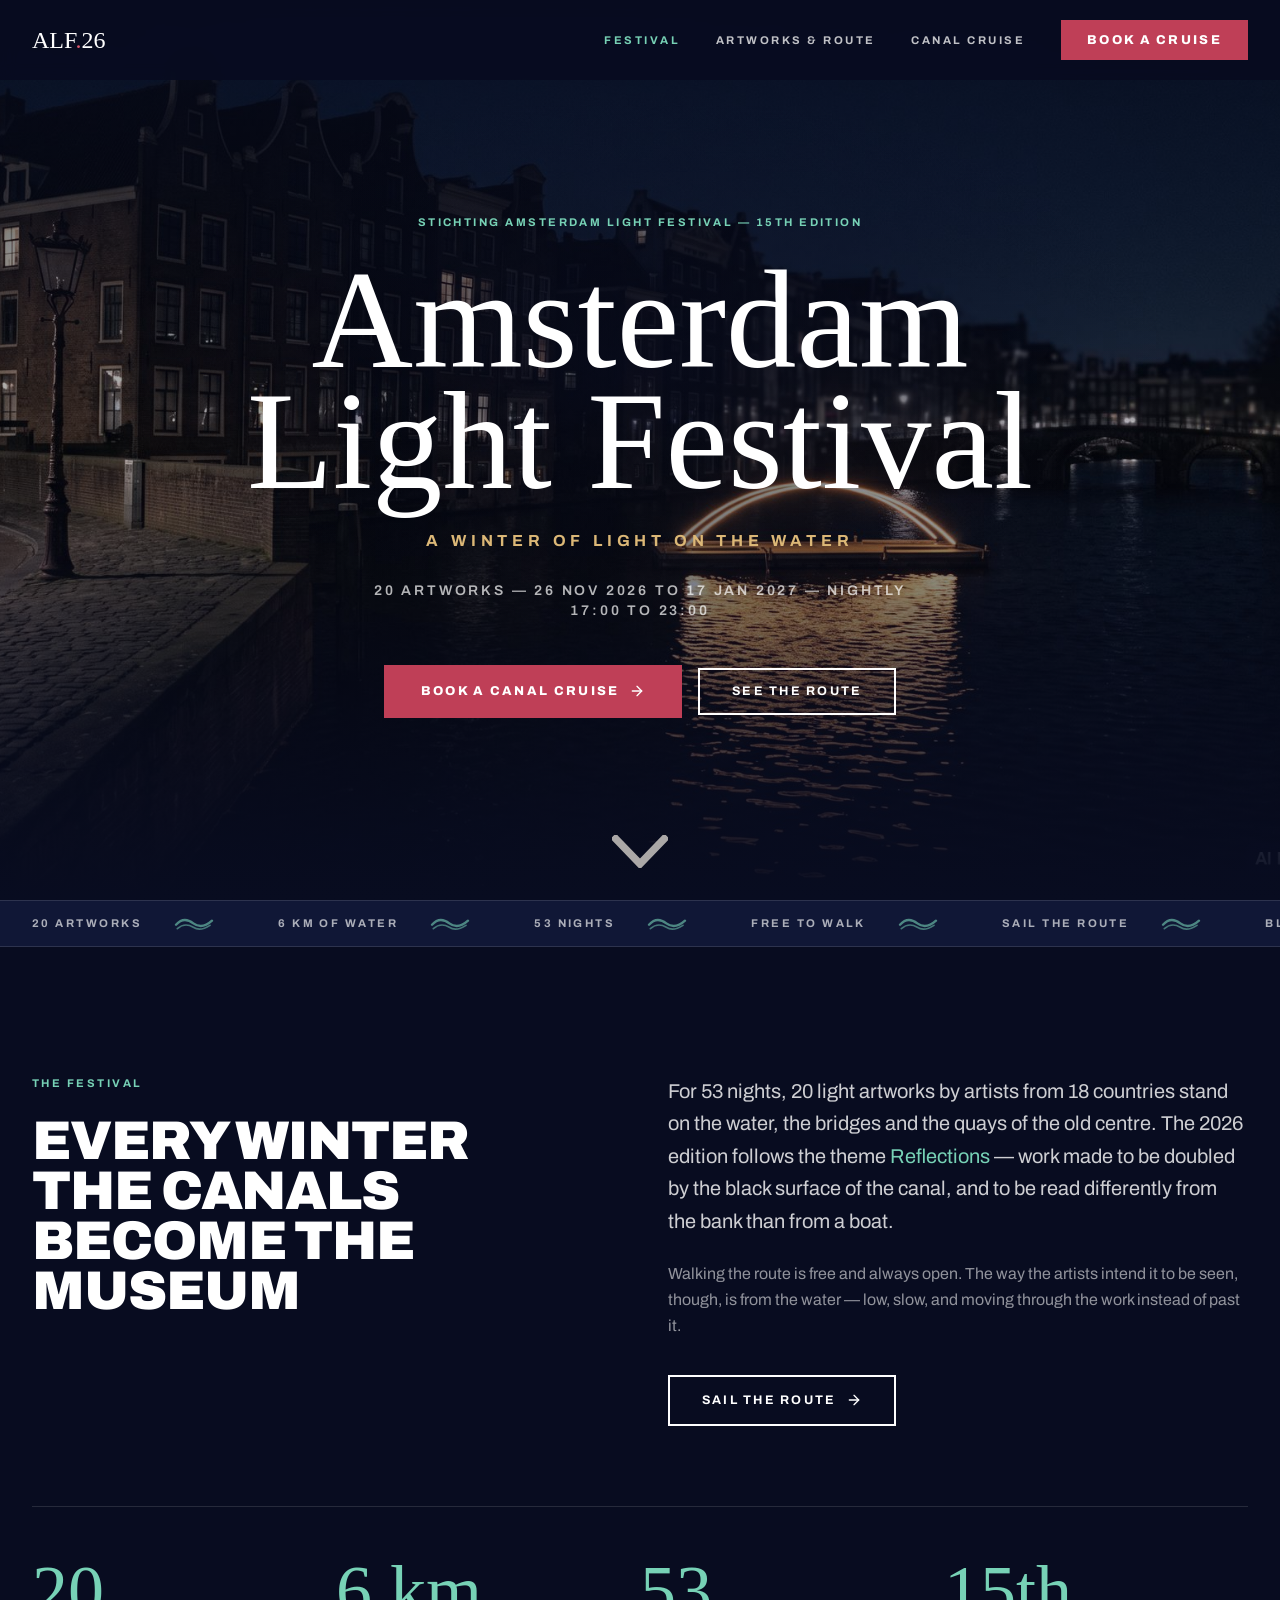
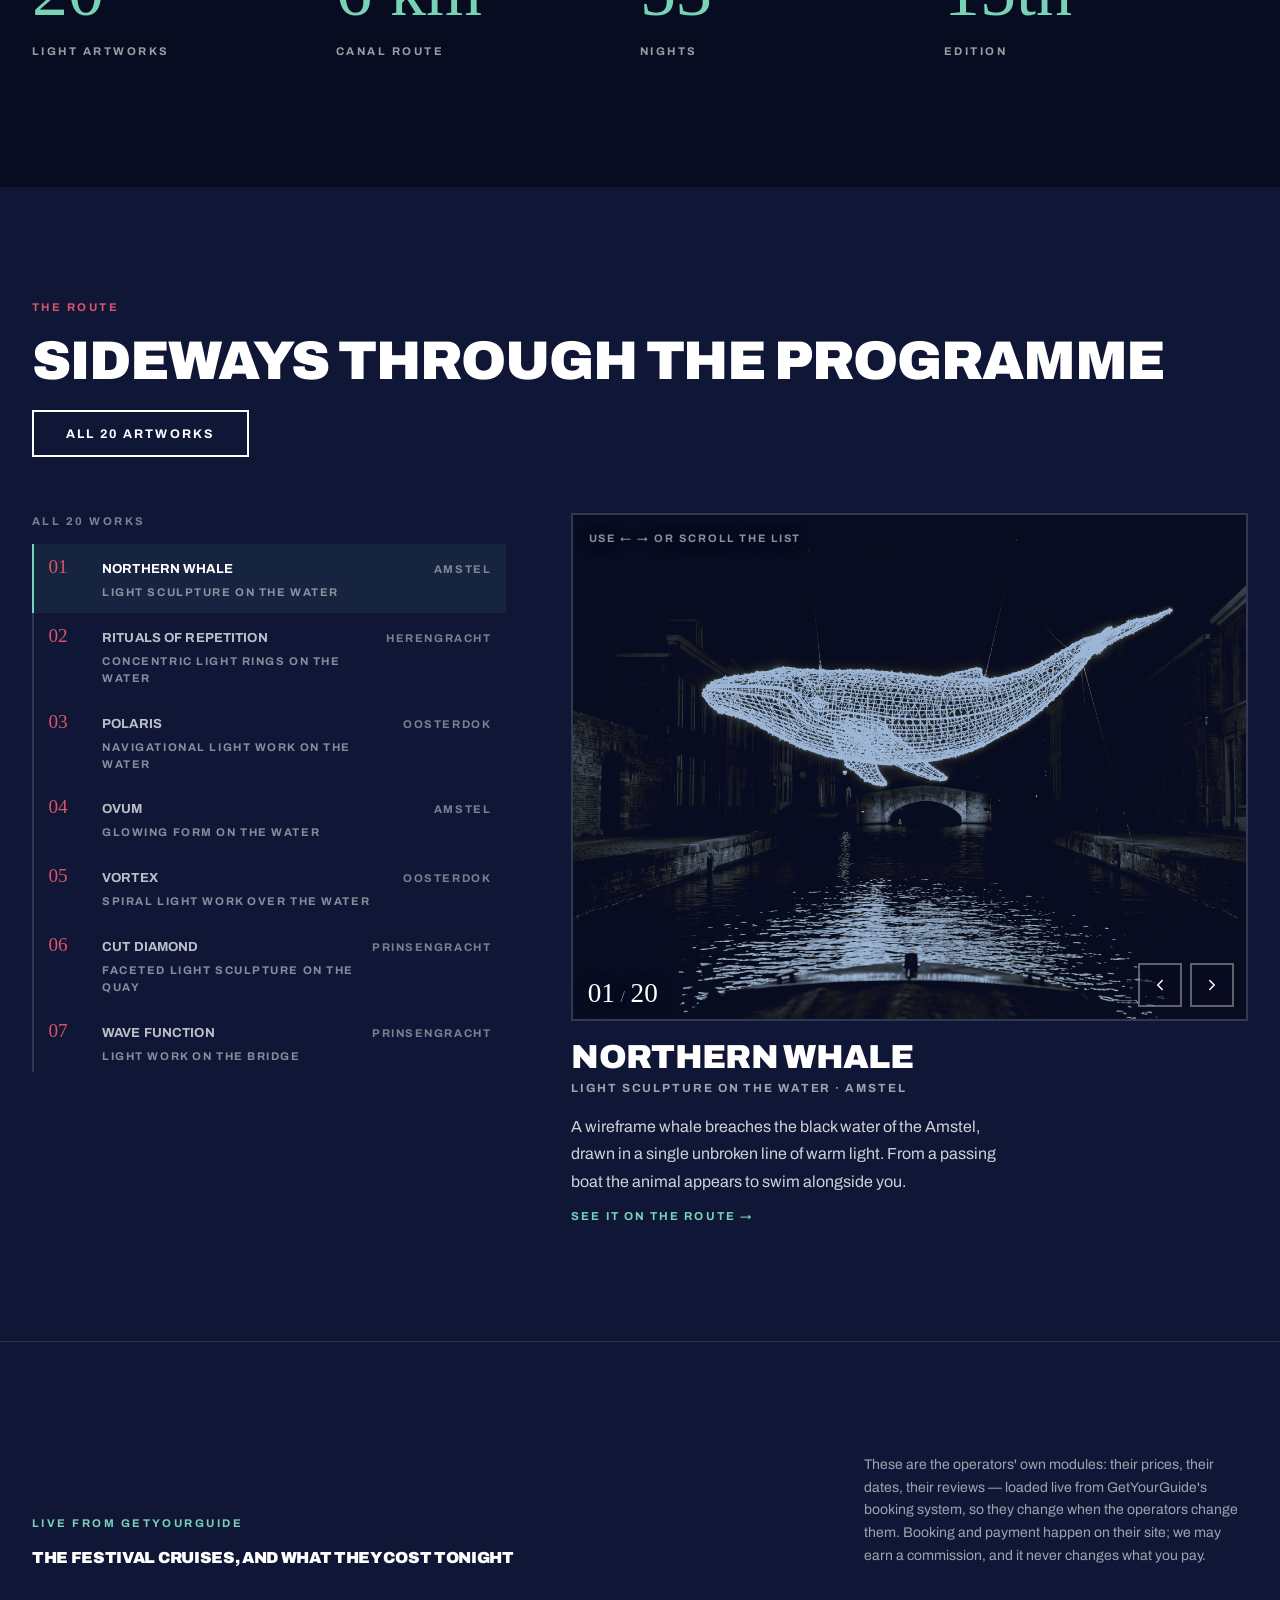
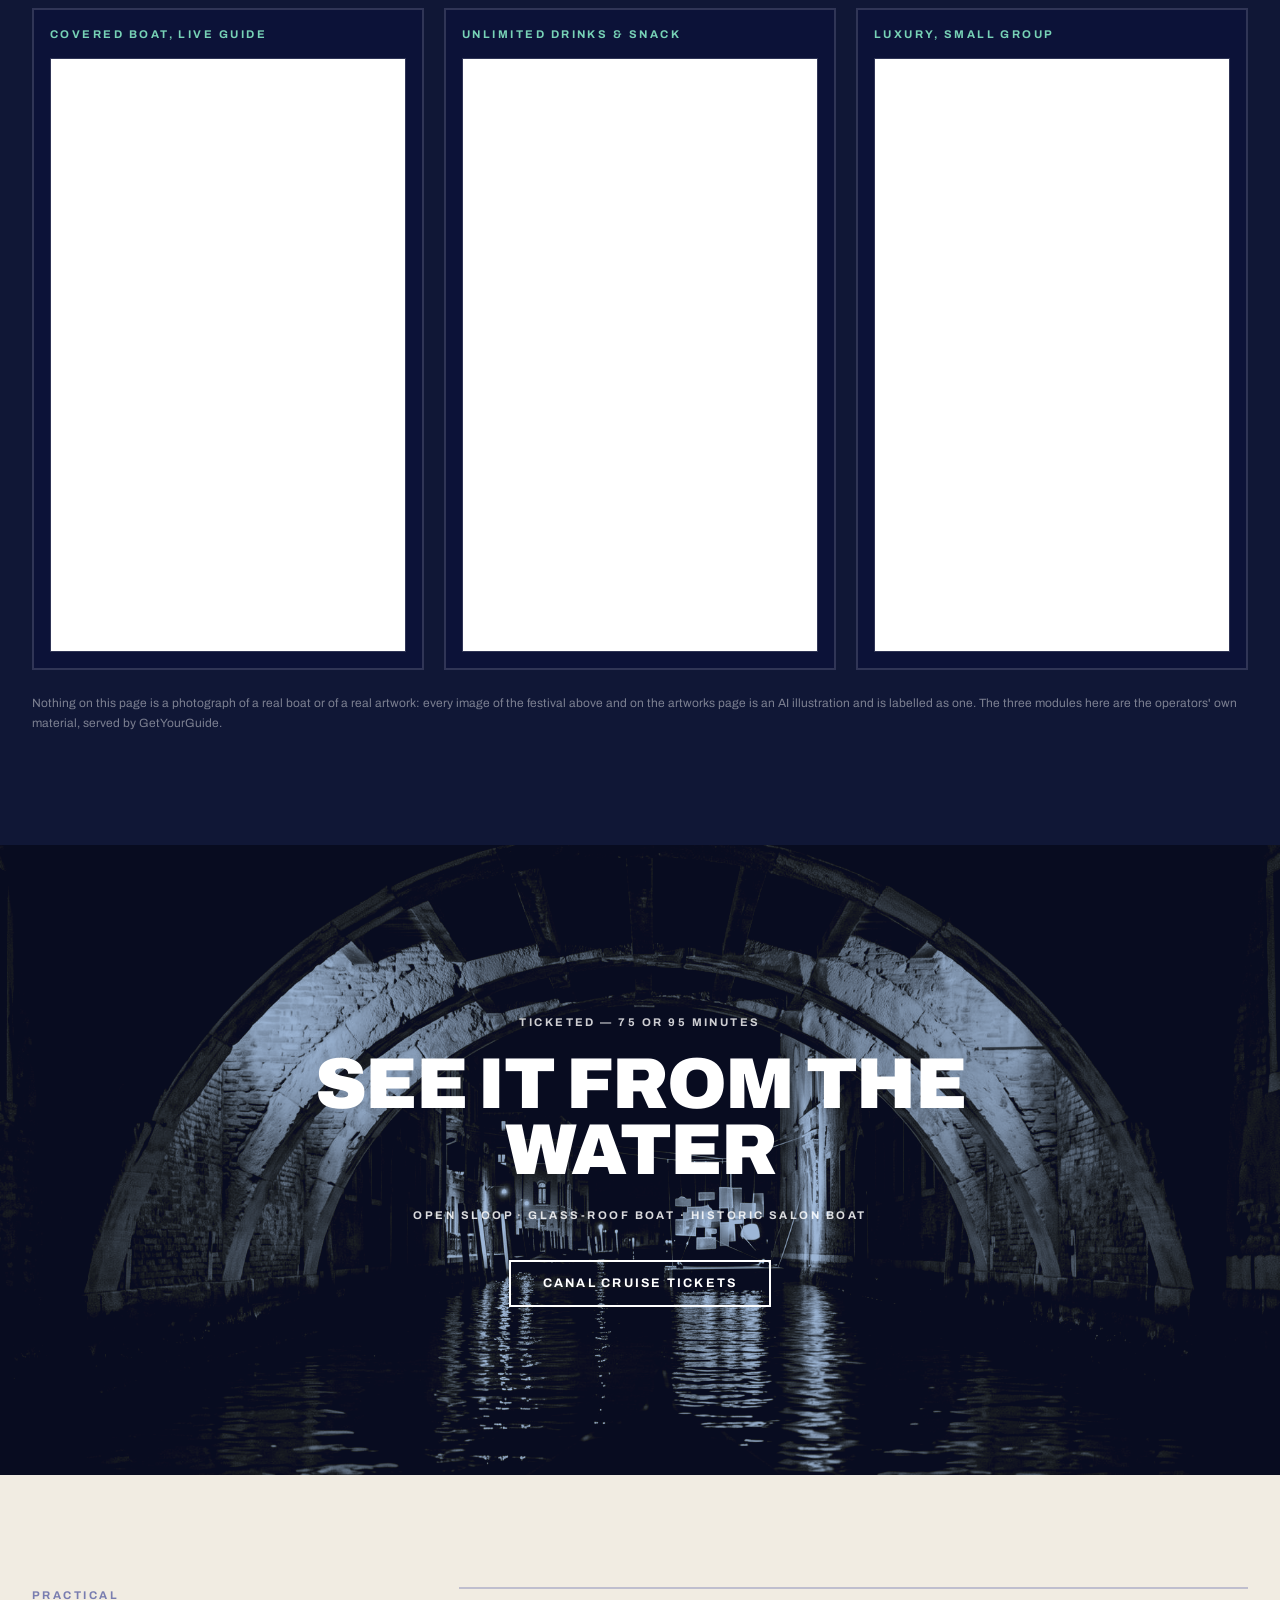
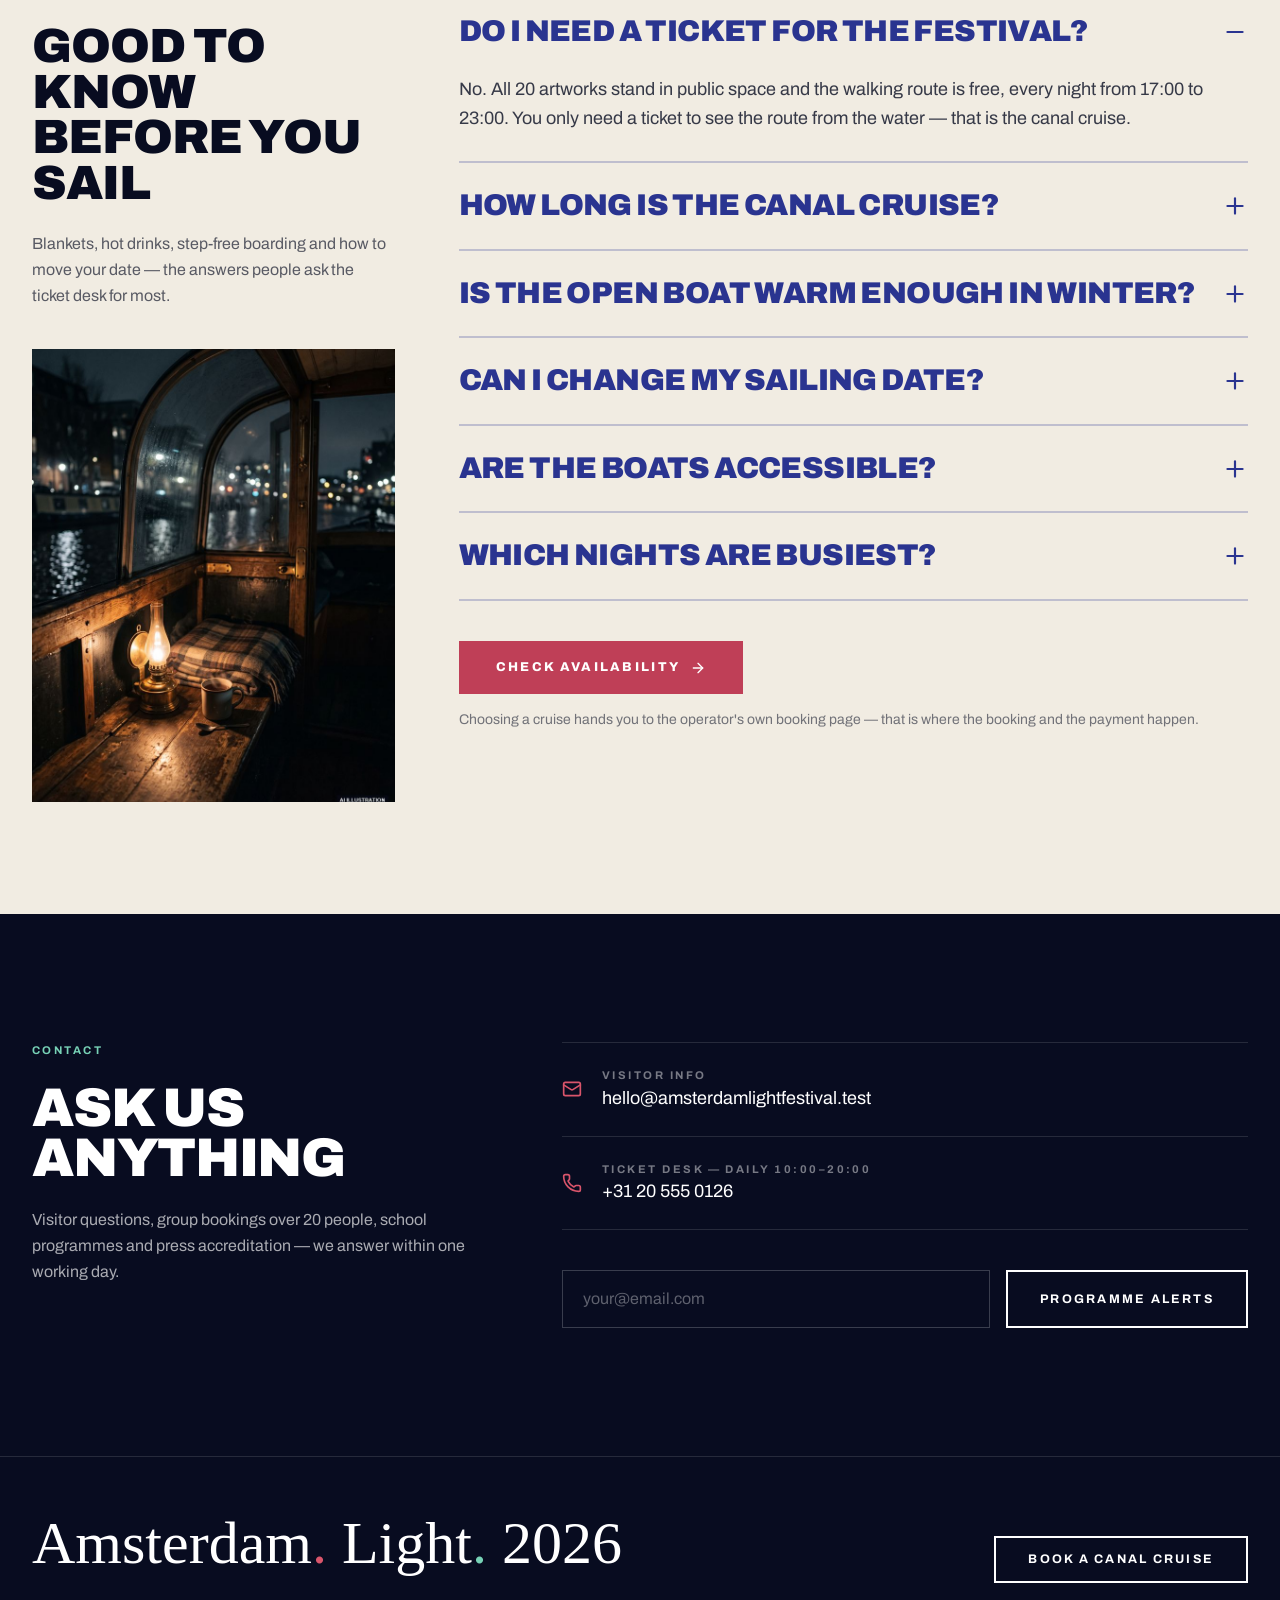
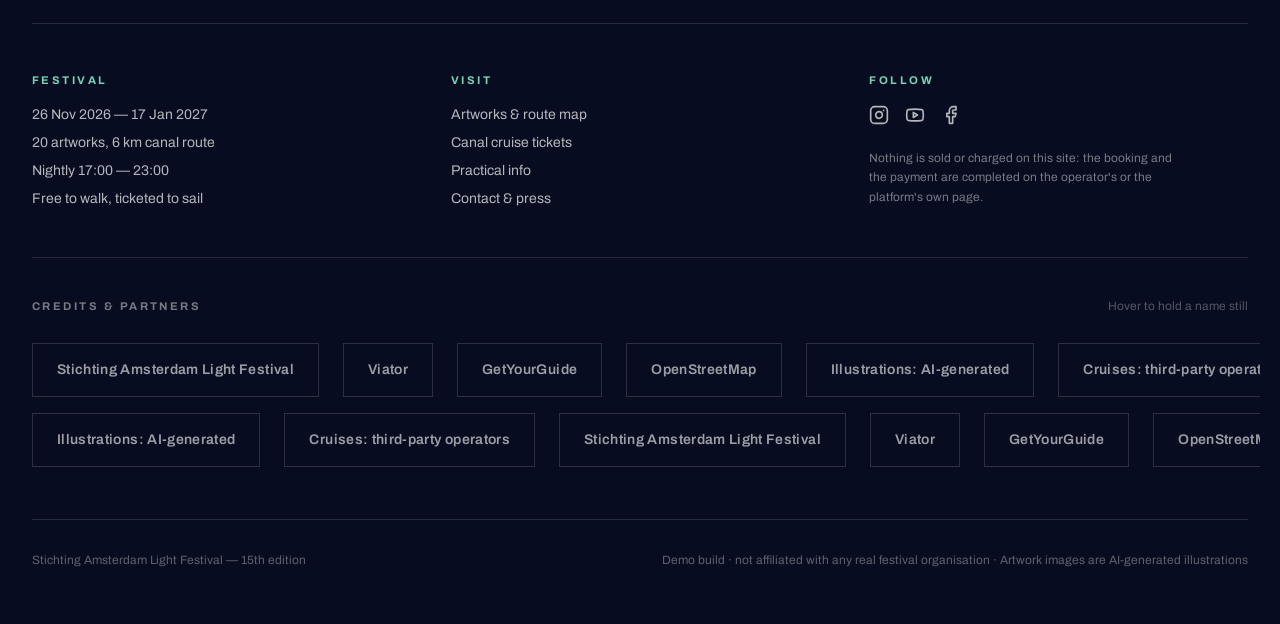
==== commit f9cadf63: "Mirror: accurate payment wording" ====
--- a/index.html
+++ b/index.html
@@ -67,7 +67,7 @@
 </section>
 <!-- /curated GetYourGuide module -->
 
-<section class="duotone bg-sky h-[70vh] min-h-[460px] w-full"><img alt="Canal cruise boat passing under an illuminated arch" loading="lazy" src="images/cruise-arch.jpg"><div class="duotone-floor"></div><div class="relative z-10 flex h-full flex-col items-center justify-center px-6 text-center text-paper"><p class="reveal label-xs mb-5 text-paper/80">Ticketed — 75 or 95 minutes</p><h2 class="reveal headline band-type max-w-[16ch]">See it from the water</h2><p class="reveal label-xs mt-6 text-paper/85">Open sloop · glass-roof boat · historic salon boat</p><div class="reveal mt-9"><a href="tickets.html" class="btn-outline on-dark text-paper">Canal cruise tickets</a></div></div></section><section id="practical" class="scroll-mt-20 bg-bone px-5 py-24 md:px-8 md:py-28"><div class="mx-auto grid max-w-[1500px] items-start gap-12 lg:grid-cols-12 lg:gap-16"><div class="reveal lg:col-span-4"><p class="label-xs text-ink/60">Practical</p><h2 class="headline mt-5 text-4xl leading-[0.95] text-night md:text-5xl">Good to know<br>before you sail</h2><p class="mt-6 text-base leading-relaxed text-night/65">Blankets, hot drinks, step-free boarding and how to move your date — the answers people ask the ticket desk for most.</p><img alt="Passengers under a blanket with hot drinks on a glass-roof canal boat at night" class="mt-10 hidden aspect-4/5 w-full object-cover lg:block" loading="lazy" src="images/onboard-night.jpg"></div><div class="reveal lg:col-span-8"><div class="divide-y-2 divide-ink/25 border-y-2 border-ink/25"><div><button type="button" class="flex w-full items-center justify-between gap-6 py-6 text-left" aria-expanded="true"><span class="headline text-xl leading-tight text-ink md:text-3xl">Do I need a ticket for the festival?</span><span class="shrink-0 text-ink"><svg xmlns="http://www.w3.org/2000/svg" width="26" height="26" viewBox="0 0 24 24" fill="none" stroke="currentColor" stroke-width="2" stroke-linecap="round" stroke-linejoin="round" class="lucide lucide-minus" aria-hidden="true"><path d="M5 12h14"></path></svg></span></button><p class="max-w-3xl pb-7 text-base leading-relaxed text-night/80 md:text-lg">No. All 20 artworks stand in public space and the walking route is free, every night from 17:00 to 23:00. You only need a ticket to see the route from the water — that is the canal cruise.</p></div><div><button type="button" class="flex w-full items-center justify-between gap-6 py-6 text-left" aria-expanded="false"><span class="headline text-xl leading-tight text-ink md:text-3xl">How long is the canal cruise?</span><span class="shrink-0 text-ink"><svg xmlns="http://www.w3.org/2000/svg" width="26" height="26" viewBox="0 0 24 24" fill="none" stroke="currentColor" stroke-width="2" stroke-linecap="round" stroke-linejoin="round" class="lucide lucide-plus" aria-hidden="true"><path d="M5 12h14"></path><path d="M12 5v14"></path></svg></span></button></div><div><button type="button" class="flex w-full items-center justify-between gap-6 py-6 text-left" aria-expanded="false"><span class="headline text-xl leading-tight text-ink md:text-3xl">Is the open boat warm enough in winter?</span><span class="shrink-0 text-ink"><svg xmlns="http://www.w3.org/2000/svg" width="26" height="26" viewBox="0 0 24 24" fill="none" stroke="currentColor" stroke-width="2" stroke-linecap="round" stroke-linejoin="round" class="lucide lucide-plus" aria-hidden="true"><path d="M5 12h14"></path><path d="M12 5v14"></path></svg></span></button></div><div><button type="button" class="flex w-full items-center justify-between gap-6 py-6 text-left" aria-expanded="false"><span class="headline text-xl leading-tight text-ink md:text-3xl">Can I change my sailing date?</span><span class="shrink-0 text-ink"><svg xmlns="http://www.w3.org/2000/svg" width="26" height="26" viewBox="0 0 24 24" fill="none" stroke="currentColor" stroke-width="2" stroke-linecap="round" stroke-linejoin="round" class="lucide lucide-plus" aria-hidden="true"><path d="M5 12h14"></path><path d="M12 5v14"></path></svg></span></button></div><div><button type="button" class="flex w-full items-center justify-between gap-6 py-6 text-left" aria-expanded="false"><span class="headline text-xl leading-tight text-ink md:text-3xl">Are the boats accessible?</span><span class="shrink-0 text-ink"><svg xmlns="http://www.w3.org/2000/svg" width="26" height="26" viewBox="0 0 24 24" fill="none" stroke="currentColor" stroke-width="2" stroke-linecap="round" stroke-linejoin="round" class="lucide lucide-plus" aria-hidden="true"><path d="M5 12h14"></path><path d="M12 5v14"></path></svg></span></button></div><div><button type="button" class="flex w-full items-center justify-between gap-6 py-6 text-left" aria-expanded="false"><span class="headline text-xl leading-tight text-ink md:text-3xl">Which nights are busiest?</span><span class="shrink-0 text-ink"><svg xmlns="http://www.w3.org/2000/svg" width="26" height="26" viewBox="0 0 24 24" fill="none" stroke="currentColor" stroke-width="2" stroke-linecap="round" stroke-linejoin="round" class="lucide lucide-plus" aria-hidden="true"><path d="M5 12h14"></path><path d="M12 5v14"></path></svg></span></button></div></div><div class="mt-10 flex flex-wrap items-center gap-x-8 gap-y-4"><a href="tickets.html" class="btn-solid">Check availability <svg xmlns="http://www.w3.org/2000/svg" width="16" height="16" viewBox="0 0 24 24" fill="none" stroke="currentColor" stroke-width="2" stroke-linecap="round" stroke-linejoin="round" class="lucide lucide-arrow-right" aria-hidden="true"><path d="M5 12h14"></path><path d="m12 5 7 7-7 7"></path></svg></a><p class="text-sm text-night/55">Demo booking — no payment is taken at any step.</p></div></div></div></section><section id="contact" class="scroll-mt-20 bg-night px-5 py-24 md:px-8 md:py-32"><div class="mx-auto grid max-w-[1500px] gap-14 md:grid-cols-12"><div class="reveal md:col-span-5"><p class="label-xs text-mint">Contact</p><h2 class="headline section-type mt-6">Ask us anything</h2><p class="mt-6 max-w-md text-base leading-relaxed text-paper/65">Visitor questions, group bookings over 20 people, school programmes and press accreditation — we answer within one working day.</p></div><div class="reveal md:col-span-7"><ul class="divide-y divide-paper/12 border-y border-paper/12"><li class="flex items-center gap-5 py-6"><svg xmlns="http://www.w3.org/2000/svg" width="20" height="20" viewBox="0 0 24 24" fill="none" stroke="currentColor" stroke-width="2" stroke-linecap="round" stroke-linejoin="round" class="lucide lucide-mail shrink-0 text-magenta" aria-hidden="true"><path d="m22 7-8.991 5.727a2 2 0 0 1-2.009 0L2 7"></path><rect x="2" y="4" width="20" height="16" rx="2"></rect></svg><div><p class="label-xs text-paper/45">Visitor info</p><a href="mailto:hello@amsterdamlightfestival.test" class="text-lg">hello@amsterdamlightfestival.test</a></div></li><li class="flex items-center gap-5 py-6"><svg xmlns="http://www.w3.org/2000/svg" width="20" height="20" viewBox="0 0 24 24" fill="none" stroke="currentColor" stroke-width="2" stroke-linecap="round" stroke-linejoin="round" class="lucide lucide-phone shrink-0 text-magenta" aria-hidden="true"><path d="M13.832 16.568a1 1 0 0 0 1.213-.303l.355-.465A2 2 0 0 1 17 15h3a2 2 0 0 1 2 2v3a2 2 0 0 1-2 2A18 18 0 0 1 2 4a2 2 0 0 1 2-2h3a2 2 0 0 1 2 2v3a2 2 0 0 1-.8 1.6l-.468.351a1 1 0 0 0-.292 1.233 14 14 0 0 0 6.392 6.384"></path></svg><div><p class="label-xs text-paper/45">Ticket desk — daily 10:00–20:00</p><a href="tel:+31205550126" class="text-lg">+31 20 555 0126</a></div></li></ul><form class="mt-10 flex flex-col gap-4 sm:flex-row"><input required="" placeholder="your@email.com" aria-label="Email address for the festival newsletter" class="w-full border border-paper/20 bg-transparent px-5 py-4 text-base text-paper placeholder:text-paper/35 focus:border-mint focus:outline-none" type="email"><button type="submit" class="btn-outline on-dark shrink-0 text-paper">Programme alerts</button></form></div></div></section><footer class="border-t border-paper/12 bg-night px-5 py-14 md:px-8"><div class="mx-auto max-w-[1500px]"><div class="flex flex-wrap items-baseline justify-between gap-6 border-b border-paper/12 pb-10"><p class="font-display text-4xl leading-none md:text-6xl">Amsterdam<span class="text-magenta">.</span> Light<span class="text-mint">.</span> 2026</p><a href="tickets.html" class="btn-outline on-dark text-paper">Book a canal cruise</a></div><div class="grid gap-10 py-12 md:grid-cols-3"><div><p class="label-xs mb-4 text-mint">Festival</p><ul class="space-y-2 text-sm text-paper/70"><li>26 Nov 2026 — 17 Jan 2027</li><li>20 artworks, 6 km canal route</li><li>Nightly 17:00 — 23:00</li><li>Free to walk, ticketed to sail</li></ul></div><div><p class="label-xs mb-4 text-mint">Visit</p><ul class="space-y-2 text-sm text-paper/70"><li><a href="artworks.html" class="hover:text-paper">Artworks &amp; route map</a></li><li><a href="tickets.html" class="hover:text-paper">Canal cruise tickets</a></li><li><a href="index.html#practical" class="hover:text-paper">Practical info</a></li><li><a href="index.html#contact" class="hover:text-paper">Contact &amp; press</a></li></ul></div><div><p class="label-xs mb-4 text-mint">Follow</p><div class="flex gap-4 text-paper/70"><a href="#contact" aria-label="Instagram" class="hover:text-paper"><svg xmlns="http://www.w3.org/2000/svg" width="20" height="20" viewBox="0 0 24 24" fill="none" stroke="currentColor" stroke-width="2" stroke-linecap="round" stroke-linejoin="round" class="lucide lucide-instagram" aria-hidden="true"><rect width="20" height="20" x="2" y="2" rx="5" ry="5"></rect><path d="M16 11.37A4 4 0 1 1 12.63 8 4 4 0 0 1 16 11.37z"></path><line x1="17.5" x2="17.51" y1="6.5" y2="6.5"></line></svg></a><a href="#contact" aria-label="YouTube" class="hover:text-paper"><svg xmlns="http://www.w3.org/2000/svg" width="20" height="20" viewBox="0 0 24 24" fill="none" stroke="currentColor" stroke-width="2" stroke-linecap="round" stroke-linejoin="round" class="lucide lucide-youtube" aria-hidden="true"><path d="M2.5 17a24.12 24.12 0 0 1 0-10 2 2 0 0 1 1.4-1.4 49.56 49.56 0 0 1 16.2 0A2 2 0 0 1 21.5 7a24.12 24.12 0 0 1 0 10 2 2 0 0 1-1.4 1.4 49.55 49.55 0 0 1-16.2 0A2 2 0 0 1 2.5 17"></path><path d="m10 15 5-3-5-3z"></path></svg></a><a href="#contact" aria-label="Facebook" class="hover:text-paper"><svg xmlns="http://www.w3.org/2000/svg" width="20" height="20" viewBox="0 0 24 24" fill="none" stroke="currentColor" stroke-width="2" stroke-linecap="round" stroke-linejoin="round" class="lucide lucide-facebook" aria-hidden="true"><path d="M18 2h-3a5 5 0 0 0-5 5v3H7v4h3v8h4v-8h3l1-4h-4V7a1 1 0 0 1 1-1h3z"></path></svg></a></div><p class="mt-6 max-w-xs text-xs leading-relaxed text-paper/45">Demo site. Bookings are simulated, no payment is taken and no card details are asked for.</p></div></div><div class="border-t border-paper/12 pt-10"><div class="mb-6 flex flex-wrap items-baseline justify-between gap-4"><p class="label-xs text-paper/45">Credits &amp; partners</p><p class="text-xs text-paper/30">Hover to hold a name still</p></div><div class="-mx-3 space-y-2"><div class="marquee-hover overflow-hidden py-1"><div class="flex w-max marquee-track-slow"><div class="flex shrink-0 items-center"><span class="mx-3 flex items-center border border-paper/15 px-6 py-4 text-sm font-semibold tracking-wide text-paper/60 transition-colors hover:border-mint/60 hover:text-paper">Stichting Amsterdam Light Festival</span><span class="mx-3 flex items-center border border-paper/15 px-6 py-4 text-sm font-semibold tracking-wide text-paper/60 transition-colors hover:border-mint/60 hover:text-paper">Viator</span><span class="mx-3 flex items-center border border-paper/15 px-6 py-4 text-sm font-semibold tracking-wide text-paper/60 transition-colors hover:border-mint/60 hover:text-paper">GetYourGuide</span><span class="mx-3 flex items-center border border-paper/15 px-6 py-4 text-sm font-semibold tracking-wide text-paper/60 transition-colors hover:border-mint/60 hover:text-paper">OpenStreetMap</span><span class="mx-3 flex items-center border border-paper/15 px-6 py-4 text-sm font-semibold tracking-wide text-paper/60 transition-colors hover:border-mint/60 hover:text-paper">Illustrations: AI-generated</span></div><div class="flex shrink-0 items-center"><span class="mx-3 flex items-center border border-paper/15 px-6 py-4 text-sm font-semibold tracking-wide text-paper/60 transition-colors hover:border-mint/60 hover:text-paper">Cruises: third-party operators</span><span class="mx-3 flex items-center border border-paper/15 px-6 py-4 text-sm font-semibold tracking-wide text-paper/60 transition-colors hover:border-mint/60 hover:text-paper">Stichting Amsterdam Light Festival</span><span class="mx-3 flex items-center border border-paper/15 px-6 py-4 text-sm font-semibold tracking-wide text-paper/60 transition-colors hover:border-mint/60 hover:text-paper">Viator</span><span class="mx-3 flex items-center border border-paper/15 px-6 py-4 text-sm font-semibold tracking-wide text-paper/60 transition-colors hover:border-mint/60 hover:text-paper">GetYourGuide</span><span class="mx-3 flex items-center border border-paper/15 px-6 py-4 text-sm font-semibold tracking-wide text-paper/60 transition-colors hover:border-mint/60 hover:text-paper">OpenStreetMap</span></div></div></div><div class="marquee-hover overflow-hidden py-1"><div class="flex w-max marquee-track-rev"><div class="flex shrink-0 items-center"><span class="mx-3 flex items-center border border-paper/15 px-6 py-4 text-sm font-semibold tracking-wide text-paper/60 transition-colors hover:border-mint/60 hover:text-paper">Illustrations: AI-generated</span><span class="mx-3 flex items-center border border-paper/15 px-6 py-4 text-sm font-semibold tracking-wide text-paper/60 transition-colors hover:border-mint/60 hover:text-paper">Cruises: third-party operators</span><span class="mx-3 flex items-center border border-paper/15 px-6 py-4 text-sm font-semibold tracking-wide text-paper/60 transition-colors hover:border-mint/60 hover:text-paper">Stichting Amsterdam Light Festival</span><span class="mx-3 flex items-center border border-paper/15 px-6 py-4 text-sm font-semibold tracking-wide text-paper/60 transition-colors hover:border-mint/60 hover:text-paper">Viator</span><span class="mx-3 flex items-center border border-paper/15 px-6 py-4 text-sm font-semibold tracking-wide text-paper/60 transition-colors hover:border-mint/60 hover:text-paper">GetYourGuide</span></div><div class="flex shrink-0 items-center"><span class="mx-3 flex items-center border border-paper/15 px-6 py-4 text-sm font-semibold tracking-wide text-paper/60 transition-colors hover:border-mint/60 hover:text-paper">OpenStreetMap</span><span class="mx-3 flex items-center border border-paper/15 px-6 py-4 text-sm font-semibold tracking-wide text-paper/60 transition-colors hover:border-mint/60 hover:text-paper">Illustrations: AI-generated</span><span class="mx-3 flex items-center border border-paper/15 px-6 py-4 text-sm font-semibold tracking-wide text-paper/60 transition-colors hover:border-mint/60 hover:text-paper">Cruises: third-party operators</span><span class="mx-3 flex items-center border border-paper/15 px-6 py-4 text-sm font-semibold tracking-wide text-paper/60 transition-colors hover:border-mint/60 hover:text-paper">Stichting Amsterdam Light Festival</span><span class="mx-3 flex items-center border border-paper/15 px-6 py-4 text-sm font-semibold tracking-wide text-paper/60 transition-colors hover:border-mint/60 hover:text-paper">Viator</span></div></div></div></div></div><div class="mt-12 flex flex-wrap items-center justify-between gap-4 border-t border-paper/12 pt-8 text-xs text-paper/35"><p>Stichting Amsterdam Light Festival — 15th edition</p><p>Demo build · not affiliated with any real festival organisation · Artwork images are AI-generated illustrations</p></div></div></footer></div>
+<section class="duotone bg-sky h-[70vh] min-h-[460px] w-full"><img alt="Canal cruise boat passing under an illuminated arch" loading="lazy" src="images/cruise-arch.jpg"><div class="duotone-floor"></div><div class="relative z-10 flex h-full flex-col items-center justify-center px-6 text-center text-paper"><p class="reveal label-xs mb-5 text-paper/80">Ticketed — 75 or 95 minutes</p><h2 class="reveal headline band-type max-w-[16ch]">See it from the water</h2><p class="reveal label-xs mt-6 text-paper/85">Open sloop · glass-roof boat · historic salon boat</p><div class="reveal mt-9"><a href="tickets.html" class="btn-outline on-dark text-paper">Canal cruise tickets</a></div></div></section><section id="practical" class="scroll-mt-20 bg-bone px-5 py-24 md:px-8 md:py-28"><div class="mx-auto grid max-w-[1500px] items-start gap-12 lg:grid-cols-12 lg:gap-16"><div class="reveal lg:col-span-4"><p class="label-xs text-ink/60">Practical</p><h2 class="headline mt-5 text-4xl leading-[0.95] text-night md:text-5xl">Good to know<br>before you sail</h2><p class="mt-6 text-base leading-relaxed text-night/65">Blankets, hot drinks, step-free boarding and how to move your date — the answers people ask the ticket desk for most.</p><img alt="Passengers under a blanket with hot drinks on a glass-roof canal boat at night" class="mt-10 hidden aspect-4/5 w-full object-cover lg:block" loading="lazy" src="images/onboard-night.jpg"></div><div class="reveal lg:col-span-8"><div class="divide-y-2 divide-ink/25 border-y-2 border-ink/25"><div><button type="button" class="flex w-full items-center justify-between gap-6 py-6 text-left" aria-expanded="true"><span class="headline text-xl leading-tight text-ink md:text-3xl">Do I need a ticket for the festival?</span><span class="shrink-0 text-ink"><svg xmlns="http://www.w3.org/2000/svg" width="26" height="26" viewBox="0 0 24 24" fill="none" stroke="currentColor" stroke-width="2" stroke-linecap="round" stroke-linejoin="round" class="lucide lucide-minus" aria-hidden="true"><path d="M5 12h14"></path></svg></span></button><p class="max-w-3xl pb-7 text-base leading-relaxed text-night/80 md:text-lg">No. All 20 artworks stand in public space and the walking route is free, every night from 17:00 to 23:00. You only need a ticket to see the route from the water — that is the canal cruise.</p></div><div><button type="button" class="flex w-full items-center justify-between gap-6 py-6 text-left" aria-expanded="false"><span class="headline text-xl leading-tight text-ink md:text-3xl">How long is the canal cruise?</span><span class="shrink-0 text-ink"><svg xmlns="http://www.w3.org/2000/svg" width="26" height="26" viewBox="0 0 24 24" fill="none" stroke="currentColor" stroke-width="2" stroke-linecap="round" stroke-linejoin="round" class="lucide lucide-plus" aria-hidden="true"><path d="M5 12h14"></path><path d="M12 5v14"></path></svg></span></button></div><div><button type="button" class="flex w-full items-center justify-between gap-6 py-6 text-left" aria-expanded="false"><span class="headline text-xl leading-tight text-ink md:text-3xl">Is the open boat warm enough in winter?</span><span class="shrink-0 text-ink"><svg xmlns="http://www.w3.org/2000/svg" width="26" height="26" viewBox="0 0 24 24" fill="none" stroke="currentColor" stroke-width="2" stroke-linecap="round" stroke-linejoin="round" class="lucide lucide-plus" aria-hidden="true"><path d="M5 12h14"></path><path d="M12 5v14"></path></svg></span></button></div><div><button type="button" class="flex w-full items-center justify-between gap-6 py-6 text-left" aria-expanded="false"><span class="headline text-xl leading-tight text-ink md:text-3xl">Can I change my sailing date?</span><span class="shrink-0 text-ink"><svg xmlns="http://www.w3.org/2000/svg" width="26" height="26" viewBox="0 0 24 24" fill="none" stroke="currentColor" stroke-width="2" stroke-linecap="round" stroke-linejoin="round" class="lucide lucide-plus" aria-hidden="true"><path d="M5 12h14"></path><path d="M12 5v14"></path></svg></span></button></div><div><button type="button" class="flex w-full items-center justify-between gap-6 py-6 text-left" aria-expanded="false"><span class="headline text-xl leading-tight text-ink md:text-3xl">Are the boats accessible?</span><span class="shrink-0 text-ink"><svg xmlns="http://www.w3.org/2000/svg" width="26" height="26" viewBox="0 0 24 24" fill="none" stroke="currentColor" stroke-width="2" stroke-linecap="round" stroke-linejoin="round" class="lucide lucide-plus" aria-hidden="true"><path d="M5 12h14"></path><path d="M12 5v14"></path></svg></span></button></div><div><button type="button" class="flex w-full items-center justify-between gap-6 py-6 text-left" aria-expanded="false"><span class="headline text-xl leading-tight text-ink md:text-3xl">Which nights are busiest?</span><span class="shrink-0 text-ink"><svg xmlns="http://www.w3.org/2000/svg" width="26" height="26" viewBox="0 0 24 24" fill="none" stroke="currentColor" stroke-width="2" stroke-linecap="round" stroke-linejoin="round" class="lucide lucide-plus" aria-hidden="true"><path d="M5 12h14"></path><path d="M12 5v14"></path></svg></span></button></div></div><div class="mt-10 flex flex-wrap items-center gap-x-8 gap-y-4"><a href="tickets.html" class="btn-solid">Check availability <svg xmlns="http://www.w3.org/2000/svg" width="16" height="16" viewBox="0 0 24 24" fill="none" stroke="currentColor" stroke-width="2" stroke-linecap="round" stroke-linejoin="round" class="lucide lucide-arrow-right" aria-hidden="true"><path d="M5 12h14"></path><path d="m12 5 7 7-7 7"></path></svg></a><p class="text-sm text-night/55">Choosing a cruise hands you to the operator's own booking page — that is where the booking and the payment happen.</p></div></div></div></section><section id="contact" class="scroll-mt-20 bg-night px-5 py-24 md:px-8 md:py-32"><div class="mx-auto grid max-w-[1500px] gap-14 md:grid-cols-12"><div class="reveal md:col-span-5"><p class="label-xs text-mint">Contact</p><h2 class="headline section-type mt-6">Ask us anything</h2><p class="mt-6 max-w-md text-base leading-relaxed text-paper/65">Visitor questions, group bookings over 20 people, school programmes and press accreditation — we answer within one working day.</p></div><div class="reveal md:col-span-7"><ul class="divide-y divide-paper/12 border-y border-paper/12"><li class="flex items-center gap-5 py-6"><svg xmlns="http://www.w3.org/2000/svg" width="20" height="20" viewBox="0 0 24 24" fill="none" stroke="currentColor" stroke-width="2" stroke-linecap="round" stroke-linejoin="round" class="lucide lucide-mail shrink-0 text-magenta" aria-hidden="true"><path d="m22 7-8.991 5.727a2 2 0 0 1-2.009 0L2 7"></path><rect x="2" y="4" width="20" height="16" rx="2"></rect></svg><div><p class="label-xs text-paper/45">Visitor info</p><a href="mailto:hello@amsterdamlightfestival.test" class="text-lg">hello@amsterdamlightfestival.test</a></div></li><li class="flex items-center gap-5 py-6"><svg xmlns="http://www.w3.org/2000/svg" width="20" height="20" viewBox="0 0 24 24" fill="none" stroke="currentColor" stroke-width="2" stroke-linecap="round" stroke-linejoin="round" class="lucide lucide-phone shrink-0 text-magenta" aria-hidden="true"><path d="M13.832 16.568a1 1 0 0 0 1.213-.303l.355-.465A2 2 0 0 1 17 15h3a2 2 0 0 1 2 2v3a2 2 0 0 1-2 2A18 18 0 0 1 2 4a2 2 0 0 1 2-2h3a2 2 0 0 1 2 2v3a2 2 0 0 1-.8 1.6l-.468.351a1 1 0 0 0-.292 1.233 14 14 0 0 0 6.392 6.384"></path></svg><div><p class="label-xs text-paper/45">Ticket desk — daily 10:00–20:00</p><a href="tel:+31205550126" class="text-lg">+31 20 555 0126</a></div></li></ul><form class="mt-10 flex flex-col gap-4 sm:flex-row"><input required="" placeholder="your@email.com" aria-label="Email address for the festival newsletter" class="w-full border border-paper/20 bg-transparent px-5 py-4 text-base text-paper placeholder:text-paper/35 focus:border-mint focus:outline-none" type="email"><button type="submit" class="btn-outline on-dark shrink-0 text-paper">Programme alerts</button></form></div></div></section><footer class="border-t border-paper/12 bg-night px-5 py-14 md:px-8"><div class="mx-auto max-w-[1500px]"><div class="flex flex-wrap items-baseline justify-between gap-6 border-b border-paper/12 pb-10"><p class="font-display text-4xl leading-none md:text-6xl">Amsterdam<span class="text-magenta">.</span> Light<span class="text-mint">.</span> 2026</p><a href="tickets.html" class="btn-outline on-dark text-paper">Book a canal cruise</a></div><div class="grid gap-10 py-12 md:grid-cols-3"><div><p class="label-xs mb-4 text-mint">Festival</p><ul class="space-y-2 text-sm text-paper/70"><li>26 Nov 2026 — 17 Jan 2027</li><li>20 artworks, 6 km canal route</li><li>Nightly 17:00 — 23:00</li><li>Free to walk, ticketed to sail</li></ul></div><div><p class="label-xs mb-4 text-mint">Visit</p><ul class="space-y-2 text-sm text-paper/70"><li><a href="artworks.html" class="hover:text-paper">Artworks &amp; route map</a></li><li><a href="tickets.html" class="hover:text-paper">Canal cruise tickets</a></li><li><a href="index.html#practical" class="hover:text-paper">Practical info</a></li><li><a href="index.html#contact" class="hover:text-paper">Contact &amp; press</a></li></ul></div><div><p class="label-xs mb-4 text-mint">Follow</p><div class="flex gap-4 text-paper/70"><a href="#contact" aria-label="Instagram" class="hover:text-paper"><svg xmlns="http://www.w3.org/2000/svg" width="20" height="20" viewBox="0 0 24 24" fill="none" stroke="currentColor" stroke-width="2" stroke-linecap="round" stroke-linejoin="round" class="lucide lucide-instagram" aria-hidden="true"><rect width="20" height="20" x="2" y="2" rx="5" ry="5"></rect><path d="M16 11.37A4 4 0 1 1 12.63 8 4 4 0 0 1 16 11.37z"></path><line x1="17.5" x2="17.51" y1="6.5" y2="6.5"></line></svg></a><a href="#contact" aria-label="YouTube" class="hover:text-paper"><svg xmlns="http://www.w3.org/2000/svg" width="20" height="20" viewBox="0 0 24 24" fill="none" stroke="currentColor" stroke-width="2" stroke-linecap="round" stroke-linejoin="round" class="lucide lucide-youtube" aria-hidden="true"><path d="M2.5 17a24.12 24.12 0 0 1 0-10 2 2 0 0 1 1.4-1.4 49.56 49.56 0 0 1 16.2 0A2 2 0 0 1 21.5 7a24.12 24.12 0 0 1 0 10 2 2 0 0 1-1.4 1.4 49.55 49.55 0 0 1-16.2 0A2 2 0 0 1 2.5 17"></path><path d="m10 15 5-3-5-3z"></path></svg></a><a href="#contact" aria-label="Facebook" class="hover:text-paper"><svg xmlns="http://www.w3.org/2000/svg" width="20" height="20" viewBox="0 0 24 24" fill="none" stroke="currentColor" stroke-width="2" stroke-linecap="round" stroke-linejoin="round" class="lucide lucide-facebook" aria-hidden="true"><path d="M18 2h-3a5 5 0 0 0-5 5v3H7v4h3v8h4v-8h3l1-4h-4V7a1 1 0 0 1 1-1h3z"></path></svg></a></div><p class="mt-6 max-w-xs text-xs leading-relaxed text-paper/45">Nothing is sold or charged on this site: the booking and the payment are completed on the operator's or the platform's own page.</p></div></div><div class="border-t border-paper/12 pt-10"><div class="mb-6 flex flex-wrap items-baseline justify-between gap-4"><p class="label-xs text-paper/45">Credits &amp; partners</p><p class="text-xs text-paper/30">Hover to hold a name still</p></div><div class="-mx-3 space-y-2"><div class="marquee-hover overflow-hidden py-1"><div class="flex w-max marquee-track-slow"><div class="flex shrink-0 items-center"><span class="mx-3 flex items-center border border-paper/15 px-6 py-4 text-sm font-semibold tracking-wide text-paper/60 transition-colors hover:border-mint/60 hover:text-paper">Stichting Amsterdam Light Festival</span><span class="mx-3 flex items-center border border-paper/15 px-6 py-4 text-sm font-semibold tracking-wide text-paper/60 transition-colors hover:border-mint/60 hover:text-paper">Viator</span><span class="mx-3 flex items-center border border-paper/15 px-6 py-4 text-sm font-semibold tracking-wide text-paper/60 transition-colors hover:border-mint/60 hover:text-paper">GetYourGuide</span><span class="mx-3 flex items-center border border-paper/15 px-6 py-4 text-sm font-semibold tracking-wide text-paper/60 transition-colors hover:border-mint/60 hover:text-paper">OpenStreetMap</span><span class="mx-3 flex items-center border border-paper/15 px-6 py-4 text-sm font-semibold tracking-wide text-paper/60 transition-colors hover:border-mint/60 hover:text-paper">Illustrations: AI-generated</span></div><div class="flex shrink-0 items-center"><span class="mx-3 flex items-center border border-paper/15 px-6 py-4 text-sm font-semibold tracking-wide text-paper/60 transition-colors hover:border-mint/60 hover:text-paper">Cruises: third-party operators</span><span class="mx-3 flex items-center border border-paper/15 px-6 py-4 text-sm font-semibold tracking-wide text-paper/60 transition-colors hover:border-mint/60 hover:text-paper">Stichting Amsterdam Light Festival</span><span class="mx-3 flex items-center border border-paper/15 px-6 py-4 text-sm font-semibold tracking-wide text-paper/60 transition-colors hover:border-mint/60 hover:text-paper">Viator</span><span class="mx-3 flex items-center border border-paper/15 px-6 py-4 text-sm font-semibold tracking-wide text-paper/60 transition-colors hover:border-mint/60 hover:text-paper">GetYourGuide</span><span class="mx-3 flex items-center border border-paper/15 px-6 py-4 text-sm font-semibold tracking-wide text-paper/60 transition-colors hover:border-mint/60 hover:text-paper">OpenStreetMap</span></div></div></div><div class="marquee-hover overflow-hidden py-1"><div class="flex w-max marquee-track-rev"><div class="flex shrink-0 items-center"><span class="mx-3 flex items-center border border-paper/15 px-6 py-4 text-sm font-semibold tracking-wide text-paper/60 transition-colors hover:border-mint/60 hover:text-paper">Illustrations: AI-generated</span><span class="mx-3 flex items-center border border-paper/15 px-6 py-4 text-sm font-semibold tracking-wide text-paper/60 transition-colors hover:border-mint/60 hover:text-paper">Cruises: third-party operators</span><span class="mx-3 flex items-center border border-paper/15 px-6 py-4 text-sm font-semibold tracking-wide text-paper/60 transition-colors hover:border-mint/60 hover:text-paper">Stichting Amsterdam Light Festival</span><span class="mx-3 flex items-center border border-paper/15 px-6 py-4 text-sm font-semibold tracking-wide text-paper/60 transition-colors hover:border-mint/60 hover:text-paper">Viator</span><span class="mx-3 flex items-center border border-paper/15 px-6 py-4 text-sm font-semibold tracking-wide text-paper/60 transition-colors hover:border-mint/60 hover:text-paper">GetYourGuide</span></div><div class="flex shrink-0 items-center"><span class="mx-3 flex items-center border border-paper/15 px-6 py-4 text-sm font-semibold tracking-wide text-paper/60 transition-colors hover:border-mint/60 hover:text-paper">OpenStreetMap</span><span class="mx-3 flex items-center border border-paper/15 px-6 py-4 text-sm font-semibold tracking-wide text-paper/60 transition-colors hover:border-mint/60 hover:text-paper">Illustrations: AI-generated</span><span class="mx-3 flex items-center border border-paper/15 px-6 py-4 text-sm font-semibold tracking-wide text-paper/60 transition-colors hover:border-mint/60 hover:text-paper">Cruises: third-party operators</span><span class="mx-3 flex items-center border border-paper/15 px-6 py-4 text-sm font-semibold tracking-wide text-paper/60 transition-colors hover:border-mint/60 hover:text-paper">Stichting Amsterdam Light Festival</span><span class="mx-3 flex items-center border border-paper/15 px-6 py-4 text-sm font-semibold tracking-wide text-paper/60 transition-colors hover:border-mint/60 hover:text-paper">Viator</span></div></div></div></div></div><div class="mt-12 flex flex-wrap items-center justify-between gap-4 border-t border-paper/12 pt-8 text-xs text-paper/35"><p>Stichting Amsterdam Light Festival — 15th edition</p><p>Demo build · not affiliated with any real festival organisation · Artwork images are AI-generated illustrations</p></div></div></footer></div>
 	<script defer src="js/main.js"></script>
 	<script defer src="js/data.js"></script>
 	<script defer src="js/programme.js"></script>
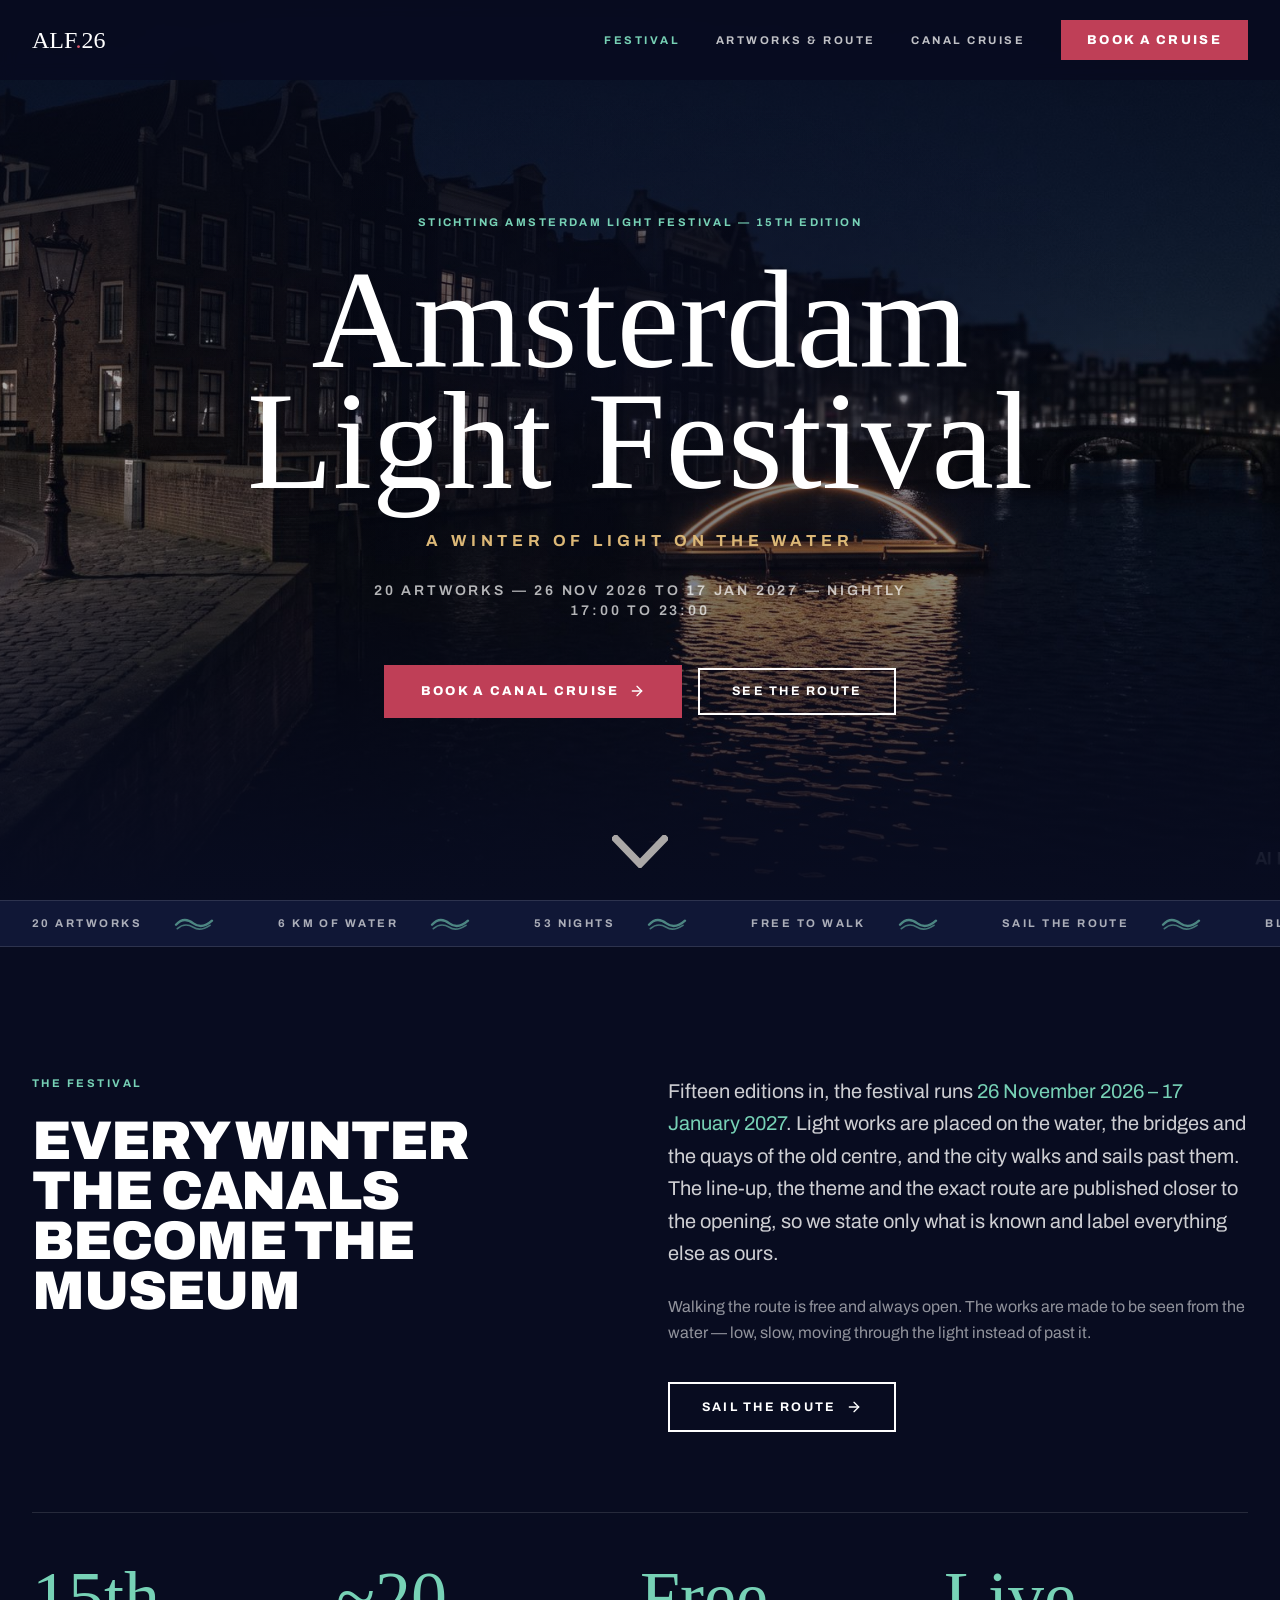
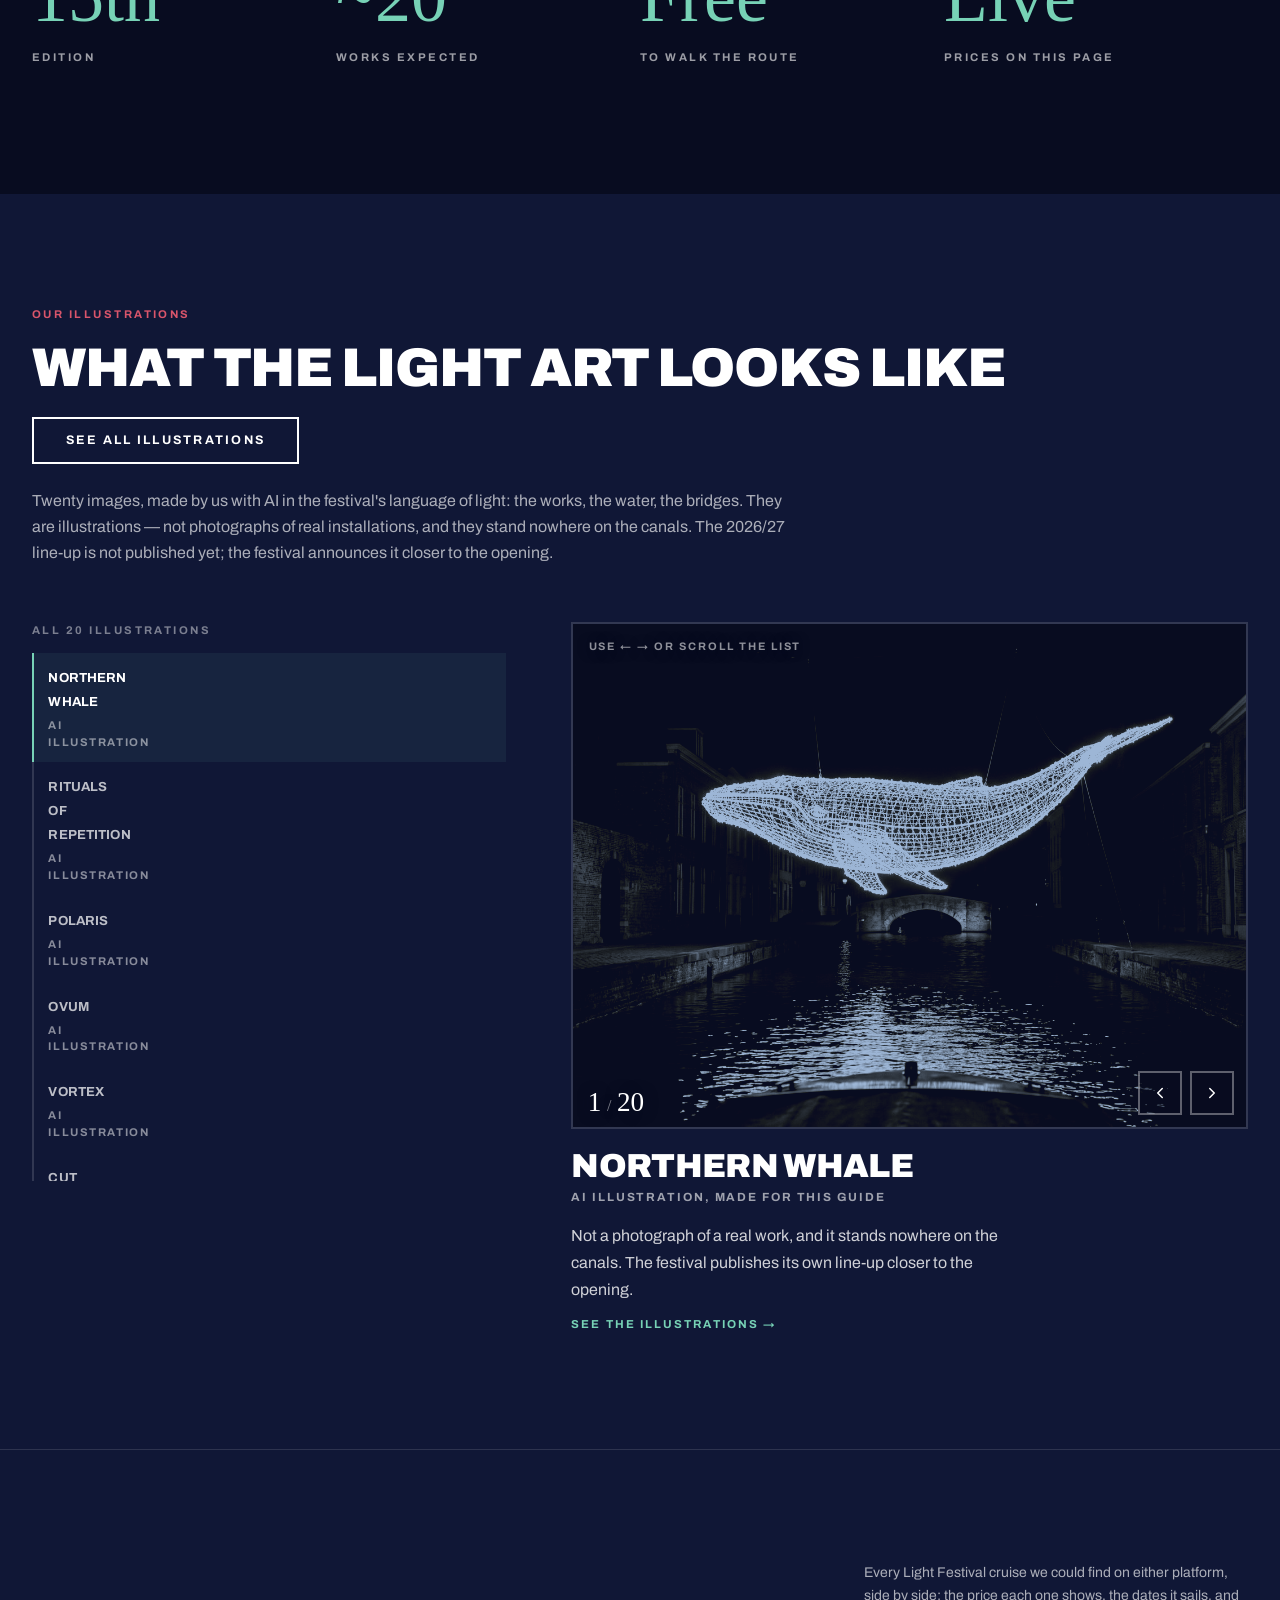
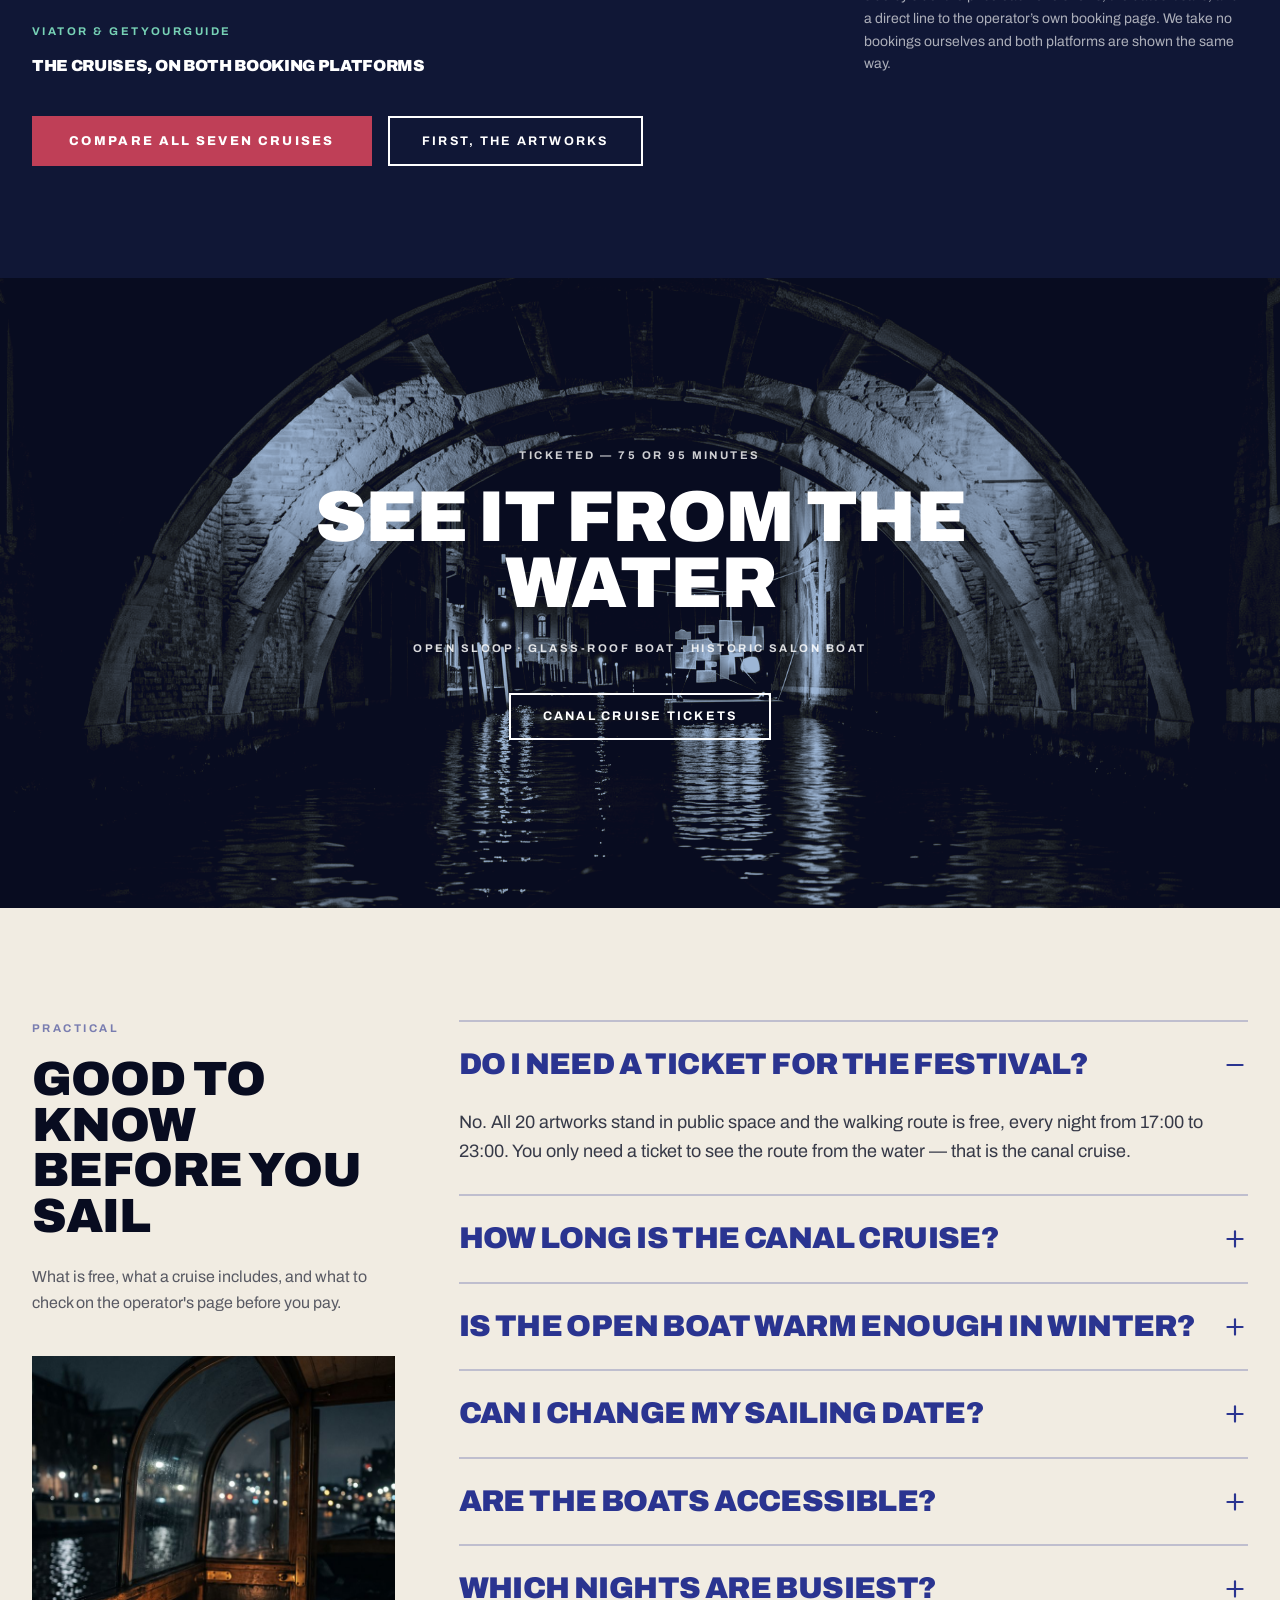
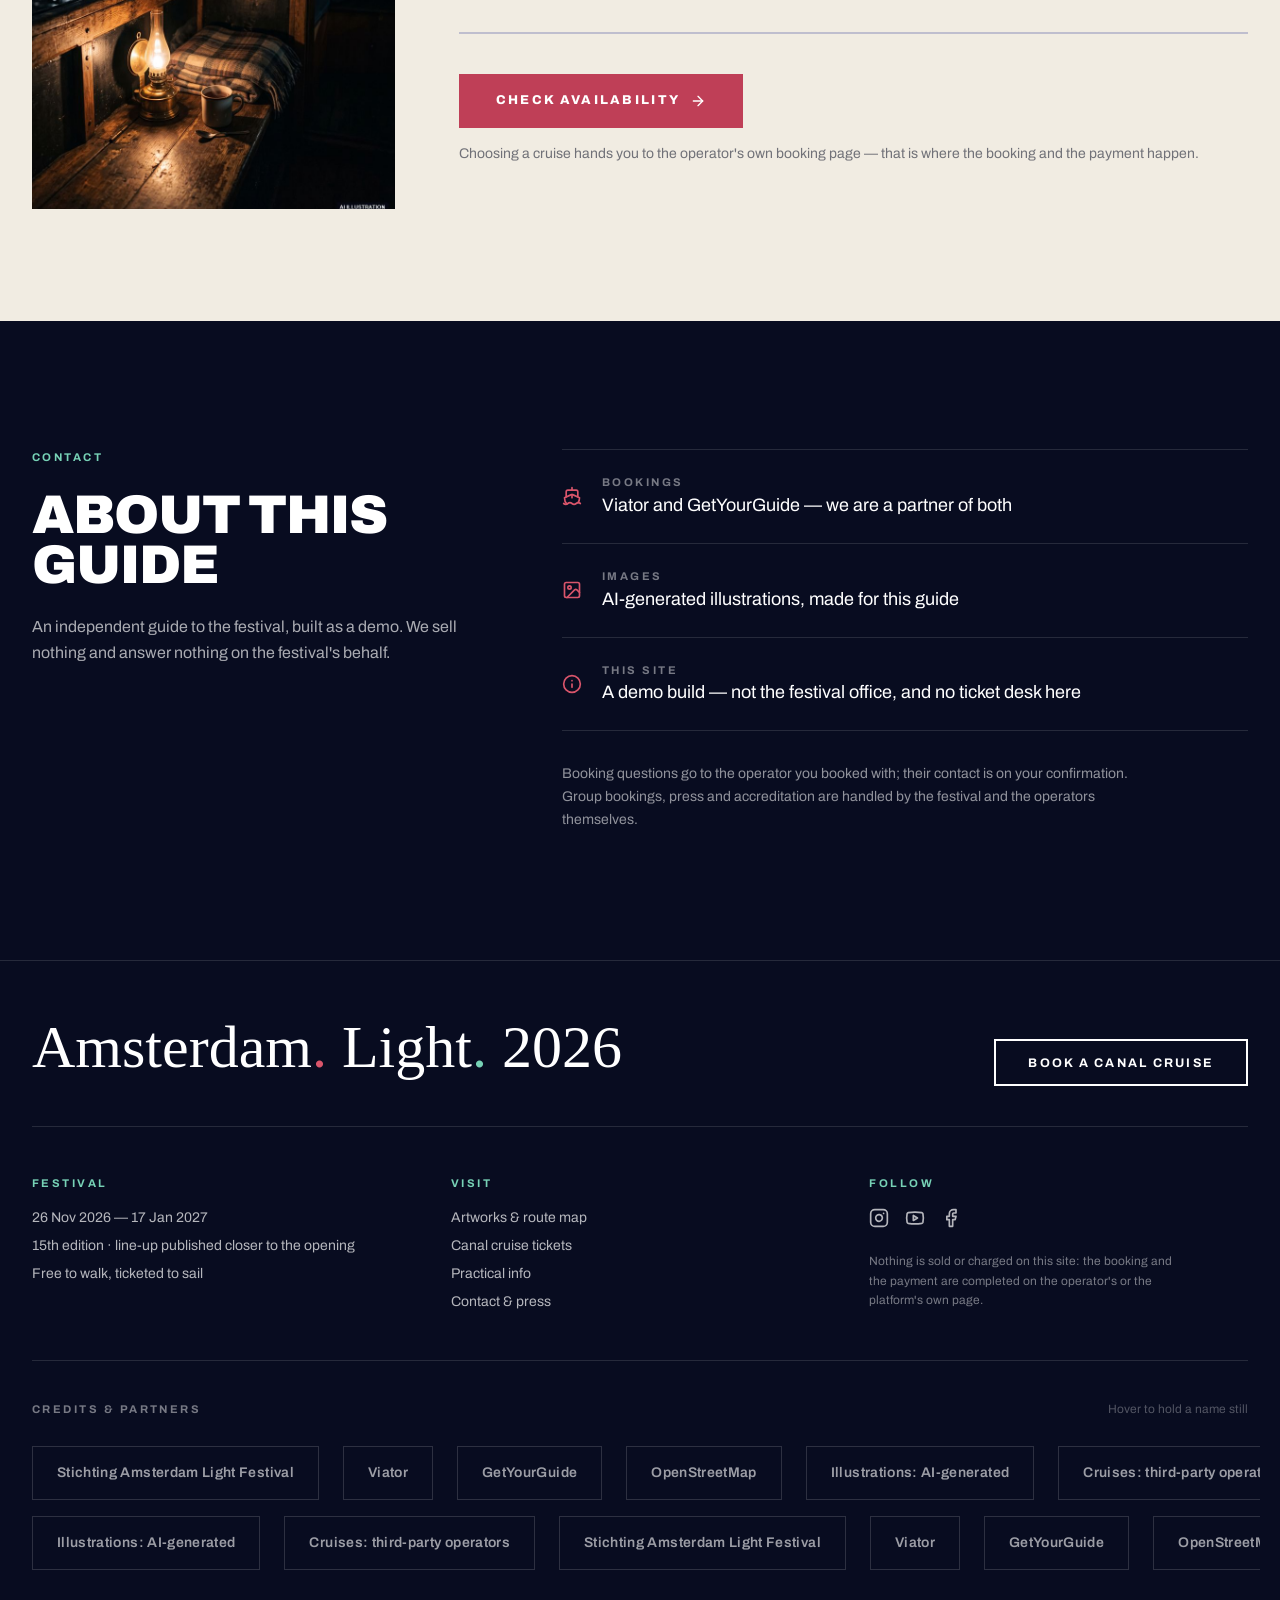
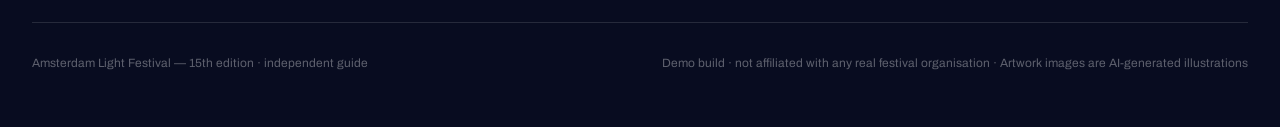
==== commit 4255f81f: "Mirror: two-platform hub, honest copy, placeholder map" ====
--- a/index.html
+++ b/index.html
@@ -24,50 +24,13 @@
 	<script async defer src="https://widget.getyourguide.com/dist/pa.umd.production.min.js" data-gyg-partner-id="KRAI3FK"></script>
 </head>
 <body>
-<div><header class="fixed inset-x-0 top-0 z-50 bg-night/95 backdrop-blur-sm transition-shadow duration-300 "><div class="mx-auto flex h-16 max-w-[1500px] items-center justify-between gap-6 px-5 md:h-20 md:px-8"><a aria-label="Amsterdam Light Festival home" href="index.html" class="font-display text-lg leading-none text-paper md:text-2xl">ALF<span class="text-magenta">.</span>26</a><nav class="hidden items-center gap-9 md:flex"><a href="index.html" class="label-xs transition-colors text-mint">Festival</a><a href="artworks.html" class="label-xs transition-colors text-paper/75 hover:text-paper">Artworks &amp; route</a><a href="tickets.html" class="label-xs transition-colors text-paper/75 hover:text-paper">Canal cruise</a><a href="tickets.html" class="btn-solid !px-6 !py-3">Book a cruise</a></nav><button type="button" class="flex h-10 w-10 items-center justify-center text-paper md:hidden" aria-label="Open menu"><svg xmlns="http://www.w3.org/2000/svg" width="22" height="22" viewBox="0 0 24 24" fill="none" stroke="currentColor" stroke-width="2" stroke-linecap="round" stroke-linejoin="round" class="lucide lucide-menu" aria-hidden="true"><path d="M4 5h16"></path><path d="M4 12h16"></path><path d="M4 19h16"></path></svg></button></div></header><section class="relative flex min-h-[100svh] flex-col items-center justify-center overflow-hidden bg-night px-5 pb-20 pt-28 text-center"><img alt="Light artwork reflected in an Amsterdam canal at night with a glass-roof cruise boat passing" class="absolute inset-0 h-full w-full object-cover" src="images/hero-canal.jpg"><div class="absolute inset-0 bg-gradient-to-b from-night/75 via-night/25 to-night"></div><div class="absolute inset-0" style="background: radial-gradient(58% 42% at 50% 40%, rgba(8, 12, 32, 0.62) 0%, rgba(8, 12, 32, 0) 72%);"></div><div class="relative z-10 flex flex-col items-center"><p class="rise rise-1 label-xs text-mint">Stichting Amsterdam Light Festival — 15th edition</p><h1 class="rise rise-2 font-display hero-type mt-7 text-paper">Amsterdam<br>Light Festival</h1><p class="rise rise-3 mt-7 text-sm font-bold uppercase tracking-[0.3em] text-amber md:text-base">A winter of light on the water</p><p class="rise rise-4 mt-7 max-w-xl text-xs font-semibold uppercase tracking-[0.2em] text-paper/70 md:text-sm">20 artworks — 26 Nov 2026 to 17 Jan 2027 — nightly 17:00 to 23:00</p><div class="rise rise-5 mt-11 flex flex-col items-center gap-4 sm:flex-row"><a href="tickets.html" class="btn-solid">Book a canal cruise <svg xmlns="http://www.w3.org/2000/svg" width="16" height="16" viewBox="0 0 24 24" fill="none" stroke="currentColor" stroke-width="2" stroke-linecap="round" stroke-linejoin="round" class="lucide lucide-arrow-right" aria-hidden="true"><path d="M5 12h14"></path><path d="m12 5 7 7-7 7"></path></svg></a><a href="artworks.html" class="btn-outline on-dark text-paper">See the route</a></div></div><a href="#intro" aria-label="Scroll down" class="absolute bottom-8 left-1/2 z-10 -translate-x-1/2"><svg viewBox="0 0 120 70" class="bob w-12 opacity-70 md:w-14" fill="none" aria-hidden="true"><path d="M8 8l52 54L112 8" stroke="#F1ECE2" stroke-width="16" stroke-linecap="square"></path></svg></a></section><div class="marquee-hover overflow-hidden border-y border-paper/12 bg-deep py-3.5"><div class="marquee-track-slow flex w-max"><div class="flex shrink-0"><span class="label-xs flex items-center gap-8 px-8 text-paper/65">20 artworks<svg viewBox="0 0 120 44" class="w-10 text-mint opacity-60" fill="none" aria-hidden="true"><path d="M6 26C22 8 40 8 58 22c16 12 34 12 56-8" stroke="#77D2B6" stroke-width="7" stroke-linecap="round"></path><path d="M10 38C26 24 42 24 58 34c14 9 30 7 50-6" stroke="#77D2B6" stroke-width="5" stroke-linecap="round" opacity="0.85"></path></svg></span><span class="label-xs flex items-center gap-8 px-8 text-paper/65">6 km of water<svg viewBox="0 0 120 44" class="w-10 text-mint opacity-60" fill="none" aria-hidden="true"><path d="M6 26C22 8 40 8 58 22c16 12 34 12 56-8" stroke="#77D2B6" stroke-width="7" stroke-linecap="round"></path><path d="M10 38C26 24 42 24 58 34c14 9 30 7 50-6" stroke="#77D2B6" stroke-width="5" stroke-linecap="round" opacity="0.85"></path></svg></span><span class="label-xs flex items-center gap-8 px-8 text-paper/65">53 nights<svg viewBox="0 0 120 44" class="w-10 text-mint opacity-60" fill="none" aria-hidden="true"><path d="M6 26C22 8 40 8 58 22c16 12 34 12 56-8" stroke="#77D2B6" stroke-width="7" stroke-linecap="round"></path><path d="M10 38C26 24 42 24 58 34c14 9 30 7 50-6" stroke="#77D2B6" stroke-width="5" stroke-linecap="round" opacity="0.85"></path></svg></span><span class="label-xs flex items-center gap-8 px-8 text-paper/65">Free to walk<svg viewBox="0 0 120 44" class="w-10 text-mint opacity-60" fill="none" aria-hidden="true"><path d="M6 26C22 8 40 8 58 22c16 12 34 12 56-8" stroke="#77D2B6" stroke-width="7" stroke-linecap="round"></path><path d="M10 38C26 24 42 24 58 34c14 9 30 7 50-6" stroke="#77D2B6" stroke-width="5" stroke-linecap="round" opacity="0.85"></path></svg></span><span class="label-xs flex items-center gap-8 px-8 text-paper/65">Sail the route<svg viewBox="0 0 120 44" class="w-10 text-mint opacity-60" fill="none" aria-hidden="true"><path d="M6 26C22 8 40 8 58 22c16 12 34 12 56-8" stroke="#77D2B6" stroke-width="7" stroke-linecap="round"></path><path d="M10 38C26 24 42 24 58 34c14 9 30 7 50-6" stroke="#77D2B6" stroke-width="5" stroke-linecap="round" opacity="0.85"></path></svg></span><span class="label-xs flex items-center gap-8 px-8 text-paper/65">Blue hour to midnight<svg viewBox="0 0 120 44" class="w-10 text-mint opacity-60" fill="none" aria-hidden="true"><path d="M6 26C22 8 40 8 58 22c16 12 34 12 56-8" stroke="#77D2B6" stroke-width="7" stroke-linecap="round"></path><path d="M10 38C26 24 42 24 58 34c14 9 30 7 50-6" stroke="#77D2B6" stroke-width="5" stroke-linecap="round" opacity="0.85"></path></svg></span></div><div class="flex shrink-0"><span class="label-xs flex items-center gap-8 px-8 text-paper/65">20 artworks<svg viewBox="0 0 120 44" class="w-10 text-mint opacity-60" fill="none" aria-hidden="true"><path d="M6 26C22 8 40 8 58 22c16 12 34 12 56-8" stroke="#77D2B6" stroke-width="7" stroke-linecap="round"></path><path d="M10 38C26 24 42 24 58 34c14 9 30 7 50-6" stroke="#77D2B6" stroke-width="5" stroke-linecap="round" opacity="0.85"></path></svg></span><span class="label-xs flex items-center gap-8 px-8 text-paper/65">6 km of water<svg viewBox="0 0 120 44" class="w-10 text-mint opacity-60" fill="none" aria-hidden="true"><path d="M6 26C22 8 40 8 58 22c16 12 34 12 56-8" stroke="#77D2B6" stroke-width="7" stroke-linecap="round"></path><path d="M10 38C26 24 42 24 58 34c14 9 30 7 50-6" stroke="#77D2B6" stroke-width="5" stroke-linecap="round" opacity="0.85"></path></svg></span><span class="label-xs flex items-center gap-8 px-8 text-paper/65">53 nights<svg viewBox="0 0 120 44" class="w-10 text-mint opacity-60" fill="none" aria-hidden="true"><path d="M6 26C22 8 40 8 58 22c16 12 34 12 56-8" stroke="#77D2B6" stroke-width="7" stroke-linecap="round"></path><path d="M10 38C26 24 42 24 58 34c14 9 30 7 50-6" stroke="#77D2B6" stroke-width="5" stroke-linecap="round" opacity="0.85"></path></svg></span><span class="label-xs flex items-center gap-8 px-8 text-paper/65">Free to walk<svg viewBox="0 0 120 44" class="w-10 text-mint opacity-60" fill="none" aria-hidden="true"><path d="M6 26C22 8 40 8 58 22c16 12 34 12 56-8" stroke="#77D2B6" stroke-width="7" stroke-linecap="round"></path><path d="M10 38C26 24 42 24 58 34c14 9 30 7 50-6" stroke="#77D2B6" stroke-width="5" stroke-linecap="round" opacity="0.85"></path></svg></span><span class="label-xs flex items-center gap-8 px-8 text-paper/65">Sail the route<svg viewBox="0 0 120 44" class="w-10 text-mint opacity-60" fill="none" aria-hidden="true"><path d="M6 26C22 8 40 8 58 22c16 12 34 12 56-8" stroke="#77D2B6" stroke-width="7" stroke-linecap="round"></path><path d="M10 38C26 24 42 24 58 34c14 9 30 7 50-6" stroke="#77D2B6" stroke-width="5" stroke-linecap="round" opacity="0.85"></path></svg></span><span class="label-xs flex items-center gap-8 px-8 text-paper/65">Blue hour to midnight<svg viewBox="0 0 120 44" class="w-10 text-mint opacity-60" fill="none" aria-hidden="true"><path d="M6 26C22 8 40 8 58 22c16 12 34 12 56-8" stroke="#77D2B6" stroke-width="7" stroke-linecap="round"></path><path d="M10 38C26 24 42 24 58 34c14 9 30 7 50-6" stroke="#77D2B6" stroke-width="5" stroke-linecap="round" opacity="0.85"></path></svg></span></div></div></div><section id="intro" class="bg-night px-5 py-24 md:px-8 md:py-32"><div class="mx-auto grid max-w-[1500px] gap-14 md:grid-cols-12"><div class="reveal md:col-span-5"><p class="label-xs text-mint">The festival</p><h2 class="headline section-type mt-6">Every winter the canals become the museum</h2></div><div class="reveal md:col-span-6 md:col-start-7"><p class="text-lg leading-relaxed text-paper/80 md:text-xl">For 53 nights, 20 light artworks by artists from 18 countries stand on the water, the bridges and the quays of the old centre. The 2026 edition follows the theme<span class="text-mint"> Reflections</span> — work made to be doubled by the black surface of the canal, and to be read differently from the bank than from a boat.</p><p class="mt-6 text-base leading-relaxed text-paper/55">Walking the route is free and always open. The way the artists intend it to be seen, though, is from the water — low, slow, and moving through the work instead of past it.</p><a href="tickets.html" class="btn-outline on-dark mt-9 text-paper">Sail the route <svg xmlns="http://www.w3.org/2000/svg" width="16" height="16" viewBox="0 0 24 24" fill="none" stroke="currentColor" stroke-width="2" stroke-linecap="round" stroke-linejoin="round" class="lucide lucide-arrow-right" aria-hidden="true"><path d="M5 12h14"></path><path d="m12 5 7 7-7 7"></path></svg></a></div></div><div class="mx-auto mt-20 grid max-w-[1500px] grid-cols-2 gap-y-10 border-t border-paper/12 pt-12 md:grid-cols-4"><div class="reveal"><p class="font-display text-5xl leading-none text-mint md:text-7xl">20</p><p class="label-xs mt-4 text-paper/60">Light artworks</p></div><div class="reveal"><p class="font-display text-5xl leading-none text-mint md:text-7xl">6 km</p><p class="label-xs mt-4 text-paper/60">Canal route</p></div><div class="reveal"><p class="font-display text-5xl leading-none text-mint md:text-7xl">53</p><p class="label-xs mt-4 text-paper/60">Nights</p></div><div class="reveal"><p class="font-display text-5xl leading-none text-mint md:text-7xl">15th</p><p class="label-xs mt-4 text-paper/60">Edition</p></div></div></section><section id="programme" class="overflow-hidden bg-deep px-5 py-24 md:px-8 md:py-28"><div class="mx-auto max-w-[1500px]"><div class="reveal flex flex-wrap items-end justify-between gap-6"><div><p class="label-xs text-magenta">The route</p><h2 class="headline section-type mt-5">Sideways through the programme</h2></div><a href="artworks.html" class="btn-outline on-dark text-paper">All 20 artworks</a></div><div data-programme class="reveal mt-14"><noscript><ul class="pg-fallback"><li><a href="artworks.html#stop-1"><span class="pg-fallback-num">01</span> <span class="pg-fallback-name">Northern Whale</span><span class="pg-fallback-meta">Light sculpture on the water · Amstel</span></a></li><li><a href="artworks.html#stop-2"><span class="pg-fallback-num">02</span> <span class="pg-fallback-name">Rituals of Repetition</span><span class="pg-fallback-meta">Concentric light rings on the water · Herengracht</span></a></li><li><a href="artworks.html#stop-3"><span class="pg-fallback-num">03</span> <span class="pg-fallback-name">Polaris</span><span class="pg-fallback-meta">Navigational light work on the water · Oosterdok</span></a></li><li><a href="artworks.html#stop-4"><span class="pg-fallback-num">04</span> <span class="pg-fallback-name">Ovum</span><span class="pg-fallback-meta">Glowing form on the water · Amstel</span></a></li><li><a href="artworks.html#stop-5"><span class="pg-fallback-num">05</span> <span class="pg-fallback-name">Vortex</span><span class="pg-fallback-meta">Spiral light work over the water · Oosterdok</span></a></li><li><a href="artworks.html#stop-6"><span class="pg-fallback-num">06</span> <span class="pg-fallback-name">Cut Diamond</span><span class="pg-fallback-meta">Faceted light sculpture on the quay · Prinsengracht</span></a></li><li><a href="artworks.html#stop-7"><span class="pg-fallback-num">07</span> <span class="pg-fallback-name">Wave Function</span><span class="pg-fallback-meta">Light work on the bridge · Prinsengracht</span></a></li><li><a href="artworks.html#stop-8"><span class="pg-fallback-num">08</span> <span class="pg-fallback-name">Second Wave</span><span class="pg-fallback-meta">Low light ribbon across the water · Keizersgracht</span></a></li><li><a href="artworks.html#stop-9"><span class="pg-fallback-num">09</span> <span class="pg-fallback-name">Bloom</span><span class="pg-fallback-meta">Flower-shaped light work on the quay · Amstel</span></a></li><li><a href="artworks.html#stop-10"><span class="pg-fallback-num">10</span> <span class="pg-fallback-name">Firework Bridge</span><span class="pg-fallback-meta">Bridge-wide light installation · Herengracht</span></a></li><li><a href="artworks.html#stop-11"><span class="pg-fallback-num">11</span> <span class="pg-fallback-name">Amber Gate</span><span class="pg-fallback-meta">Illuminated arch over the water · Oosterdok</span></a></li><li><a href="artworks.html#stop-12"><span class="pg-fallback-num">12</span> <span class="pg-fallback-name">Night Tower</span><span class="pg-fallback-meta">Vertical light work on the water · Oosterdok</span></a></li><li><a href="artworks.html#stop-13"><span class="pg-fallback-num">13</span> <span class="pg-fallback-name">Lantern Herd</span><span class="pg-fallback-meta">Drifting lantern light on the water · Herengracht</span></a></li><li><a href="artworks.html#stop-14"><span class="pg-fallback-num">14</span> <span class="pg-fallback-name">Signal</span><span class="pg-fallback-meta">Vertical light beam from the water · Oosterdok</span></a></li><li><a href="artworks.html#stop-15"><span class="pg-fallback-num">15</span> <span class="pg-fallback-name">Paper Crane</span><span class="pg-fallback-meta">Suspended light work between the quays · Keizersgracht</span></a></li><li><a href="artworks.html#stop-16"><span class="pg-fallback-num">16</span> <span class="pg-fallback-name">Tide</span><span class="pg-fallback-meta">Bands of light along the canal wall · Prinsengracht</span></a></li><li><a href="artworks.html#stop-17"><span class="pg-fallback-num">17</span> <span class="pg-fallback-name">Moths</span><span class="pg-fallback-meta">Swarm of small lights above the water · Amstel</span></a></li><li><a href="artworks.html#stop-18"><span class="pg-fallback-num">18</span> <span class="pg-fallback-name">Stairs</span><span class="pg-fallback-meta">Staircase of light rising from the water · Herengracht</span></a></li><li><a href="artworks.html#stop-19"><span class="pg-fallback-num">19</span> <span class="pg-fallback-name">Woven Water</span><span class="pg-fallback-meta">Light net suspended between bridges · Keizersgracht</span></a></li><li><a href="artworks.html#stop-20"><span class="pg-fallback-num">20</span> <span class="pg-fallback-name">Afterglow</span><span class="pg-fallback-meta">Low field of ambient light on the water · Oosterdok</span></a></li></ul></noscript></div></div></section>
+<div><header class="fixed inset-x-0 top-0 z-50 bg-night/95 backdrop-blur-sm transition-shadow duration-300 "><div class="mx-auto flex h-16 max-w-[1500px] items-center justify-between gap-6 px-5 md:h-20 md:px-8"><a aria-label="Amsterdam Light Festival home" href="index.html" class="font-display text-lg leading-none text-paper md:text-2xl">ALF<span class="text-magenta">.</span>26</a><nav class="hidden items-center gap-9 md:flex"><a href="index.html" class="label-xs transition-colors text-mint">Festival</a><a href="artworks.html" class="label-xs transition-colors text-paper/75 hover:text-paper">Artworks &amp; route</a><a href="tickets.html" class="label-xs transition-colors text-paper/75 hover:text-paper">Canal cruise</a><a href="tickets.html" class="btn-solid !px-6 !py-3">Book a cruise</a></nav><button type="button" class="flex h-10 w-10 items-center justify-center text-paper md:hidden" aria-label="Open menu"><svg xmlns="http://www.w3.org/2000/svg" width="22" height="22" viewBox="0 0 24 24" fill="none" stroke="currentColor" stroke-width="2" stroke-linecap="round" stroke-linejoin="round" class="lucide lucide-menu" aria-hidden="true"><path d="M4 5h16"></path><path d="M4 12h16"></path><path d="M4 19h16"></path></svg></button></div></header><section class="relative flex min-h-[100svh] flex-col items-center justify-center overflow-hidden bg-night px-5 pb-20 pt-28 text-center"><img alt="Light artwork reflected in an Amsterdam canal at night with a glass-roof cruise boat passing" class="absolute inset-0 h-full w-full object-cover" src="images/hero-canal.jpg"><div class="absolute inset-0 bg-gradient-to-b from-night/75 via-night/25 to-night"></div><div class="absolute inset-0" style="background: radial-gradient(58% 42% at 50% 40%, rgba(8, 12, 32, 0.62) 0%, rgba(8, 12, 32, 0) 72%);"></div><div class="relative z-10 flex flex-col items-center"><p class="rise rise-1 label-xs text-mint">Stichting Amsterdam Light Festival — 15th edition</p><h1 class="rise rise-2 font-display hero-type mt-7 text-paper">Amsterdam<br>Light Festival</h1><p class="rise rise-3 mt-7 text-sm font-bold uppercase tracking-[0.3em] text-amber md:text-base">A winter of light on the water</p><p class="rise rise-4 mt-7 max-w-xl text-xs font-semibold uppercase tracking-[0.2em] text-paper/70 md:text-sm">20 artworks — 26 Nov 2026 to 17 Jan 2027 — nightly 17:00 to 23:00</p><div class="rise rise-5 mt-11 flex flex-col items-center gap-4 sm:flex-row"><a href="tickets.html" class="btn-solid">Book a canal cruise <svg xmlns="http://www.w3.org/2000/svg" width="16" height="16" viewBox="0 0 24 24" fill="none" stroke="currentColor" stroke-width="2" stroke-linecap="round" stroke-linejoin="round" class="lucide lucide-arrow-right" aria-hidden="true"><path d="M5 12h14"></path><path d="m12 5 7 7-7 7"></path></svg></a><a href="artworks.html" class="btn-outline on-dark text-paper">See the route</a></div></div><a href="#intro" aria-label="Scroll down" class="absolute bottom-8 left-1/2 z-10 -translate-x-1/2"><svg viewBox="0 0 120 70" class="bob w-12 opacity-70 md:w-14" fill="none" aria-hidden="true"><path d="M8 8l52 54L112 8" stroke="#F1ECE2" stroke-width="16" stroke-linecap="square"></path></svg></a></section><div class="marquee-hover overflow-hidden border-y border-paper/12 bg-deep py-3.5"><div class="marquee-track-slow flex w-max"><div class="flex shrink-0"><span class="label-xs flex items-center gap-8 px-8 text-paper/65">20 artworks<svg viewBox="0 0 120 44" class="w-10 text-mint opacity-60" fill="none" aria-hidden="true"><path d="M6 26C22 8 40 8 58 22c16 12 34 12 56-8" stroke="#77D2B6" stroke-width="7" stroke-linecap="round"></path><path d="M10 38C26 24 42 24 58 34c14 9 30 7 50-6" stroke="#77D2B6" stroke-width="5" stroke-linecap="round" opacity="0.85"></path></svg></span><span class="label-xs flex items-center gap-8 px-8 text-paper/65">6 km of water<svg viewBox="0 0 120 44" class="w-10 text-mint opacity-60" fill="none" aria-hidden="true"><path d="M6 26C22 8 40 8 58 22c16 12 34 12 56-8" stroke="#77D2B6" stroke-width="7" stroke-linecap="round"></path><path d="M10 38C26 24 42 24 58 34c14 9 30 7 50-6" stroke="#77D2B6" stroke-width="5" stroke-linecap="round" opacity="0.85"></path></svg></span><span class="label-xs flex items-center gap-8 px-8 text-paper/65">53 nights<svg viewBox="0 0 120 44" class="w-10 text-mint opacity-60" fill="none" aria-hidden="true"><path d="M6 26C22 8 40 8 58 22c16 12 34 12 56-8" stroke="#77D2B6" stroke-width="7" stroke-linecap="round"></path><path d="M10 38C26 24 42 24 58 34c14 9 30 7 50-6" stroke="#77D2B6" stroke-width="5" stroke-linecap="round" opacity="0.85"></path></svg></span><span class="label-xs flex items-center gap-8 px-8 text-paper/65">Free to walk<svg viewBox="0 0 120 44" class="w-10 text-mint opacity-60" fill="none" aria-hidden="true"><path d="M6 26C22 8 40 8 58 22c16 12 34 12 56-8" stroke="#77D2B6" stroke-width="7" stroke-linecap="round"></path><path d="M10 38C26 24 42 24 58 34c14 9 30 7 50-6" stroke="#77D2B6" stroke-width="5" stroke-linecap="round" opacity="0.85"></path></svg></span><span class="label-xs flex items-center gap-8 px-8 text-paper/65">Sail the route<svg viewBox="0 0 120 44" class="w-10 text-mint opacity-60" fill="none" aria-hidden="true"><path d="M6 26C22 8 40 8 58 22c16 12 34 12 56-8" stroke="#77D2B6" stroke-width="7" stroke-linecap="round"></path><path d="M10 38C26 24 42 24 58 34c14 9 30 7 50-6" stroke="#77D2B6" stroke-width="5" stroke-linecap="round" opacity="0.85"></path></svg></span><span class="label-xs flex items-center gap-8 px-8 text-paper/65">Blue hour to midnight<svg viewBox="0 0 120 44" class="w-10 text-mint opacity-60" fill="none" aria-hidden="true"><path d="M6 26C22 8 40 8 58 22c16 12 34 12 56-8" stroke="#77D2B6" stroke-width="7" stroke-linecap="round"></path><path d="M10 38C26 24 42 24 58 34c14 9 30 7 50-6" stroke="#77D2B6" stroke-width="5" stroke-linecap="round" opacity="0.85"></path></svg></span></div><div class="flex shrink-0"><span class="label-xs flex items-center gap-8 px-8 text-paper/65">20 artworks<svg viewBox="0 0 120 44" class="w-10 text-mint opacity-60" fill="none" aria-hidden="true"><path d="M6 26C22 8 40 8 58 22c16 12 34 12 56-8" stroke="#77D2B6" stroke-width="7" stroke-linecap="round"></path><path d="M10 38C26 24 42 24 58 34c14 9 30 7 50-6" stroke="#77D2B6" stroke-width="5" stroke-linecap="round" opacity="0.85"></path></svg></span><span class="label-xs flex items-center gap-8 px-8 text-paper/65">6 km of water<svg viewBox="0 0 120 44" class="w-10 text-mint opacity-60" fill="none" aria-hidden="true"><path d="M6 26C22 8 40 8 58 22c16 12 34 12 56-8" stroke="#77D2B6" stroke-width="7" stroke-linecap="round"></path><path d="M10 38C26 24 42 24 58 34c14 9 30 7 50-6" stroke="#77D2B6" stroke-width="5" stroke-linecap="round" opacity="0.85"></path></svg></span><span class="label-xs flex items-center gap-8 px-8 text-paper/65">53 nights<svg viewBox="0 0 120 44" class="w-10 text-mint opacity-60" fill="none" aria-hidden="true"><path d="M6 26C22 8 40 8 58 22c16 12 34 12 56-8" stroke="#77D2B6" stroke-width="7" stroke-linecap="round"></path><path d="M10 38C26 24 42 24 58 34c14 9 30 7 50-6" stroke="#77D2B6" stroke-width="5" stroke-linecap="round" opacity="0.85"></path></svg></span><span class="label-xs flex items-center gap-8 px-8 text-paper/65">Free to walk<svg viewBox="0 0 120 44" class="w-10 text-mint opacity-60" fill="none" aria-hidden="true"><path d="M6 26C22 8 40 8 58 22c16 12 34 12 56-8" stroke="#77D2B6" stroke-width="7" stroke-linecap="round"></path><path d="M10 38C26 24 42 24 58 34c14 9 30 7 50-6" stroke="#77D2B6" stroke-width="5" stroke-linecap="round" opacity="0.85"></path></svg></span><span class="label-xs flex items-center gap-8 px-8 text-paper/65">Sail the route<svg viewBox="0 0 120 44" class="w-10 text-mint opacity-60" fill="none" aria-hidden="true"><path d="M6 26C22 8 40 8 58 22c16 12 34 12 56-8" stroke="#77D2B6" stroke-width="7" stroke-linecap="round"></path><path d="M10 38C26 24 42 24 58 34c14 9 30 7 50-6" stroke="#77D2B6" stroke-width="5" stroke-linecap="round" opacity="0.85"></path></svg></span><span class="label-xs flex items-center gap-8 px-8 text-paper/65">Blue hour to midnight<svg viewBox="0 0 120 44" class="w-10 text-mint opacity-60" fill="none" aria-hidden="true"><path d="M6 26C22 8 40 8 58 22c16 12 34 12 56-8" stroke="#77D2B6" stroke-width="7" stroke-linecap="round"></path><path d="M10 38C26 24 42 24 58 34c14 9 30 7 50-6" stroke="#77D2B6" stroke-width="5" stroke-linecap="round" opacity="0.85"></path></svg></span></div></div></div><section id="intro" class="bg-night px-5 py-24 md:px-8 md:py-32"><div class="mx-auto grid max-w-[1500px] gap-14 md:grid-cols-12"><div class="reveal md:col-span-5"><p class="label-xs text-mint">The festival</p><h2 class="headline section-type mt-6">Every winter the canals become the museum</h2></div><div class="reveal md:col-span-6 md:col-start-7"><p class="text-lg leading-relaxed text-paper/80 md:text-xl">Fifteen editions in, the festival runs <span class="text-mint">26 November 2026 – 17 January 2027</span>. Light works are placed on the water, the bridges and the quays of the old centre, and the city walks and sails past them. The line-up, the theme and the exact route are published closer to the opening, so we state only what is known and label everything else as ours.</p><p class="mt-6 text-base leading-relaxed text-paper/55">Walking the route is free and always open. The works are made to be seen from the water — low, slow, moving through the light instead of past it.</p><a href="tickets.html" class="btn-outline on-dark mt-9 text-paper">Sail the route <svg xmlns="http://www.w3.org/2000/svg" width="16" height="16" viewBox="0 0 24 24" fill="none" stroke="currentColor" stroke-width="2" stroke-linecap="round" stroke-linejoin="round" class="lucide lucide-arrow-right" aria-hidden="true"><path d="M5 12h14"></path><path d="m12 5 7 7-7 7"></path></svg></a></div></div><div class="mx-auto mt-20 grid max-w-[1500px] grid-cols-2 gap-y-10 border-t border-paper/12 pt-12 md:grid-cols-4"><div class="reveal"><p class="font-display text-5xl leading-none text-mint md:text-7xl">15th</p><p class="label-xs mt-4 text-paper/60">Edition</p></div><div class="reveal"><p class="font-display text-5xl leading-none text-mint md:text-7xl">~20</p><p class="label-xs mt-4 text-paper/60">Works expected</p></div><div class="reveal"><p class="font-display text-5xl leading-none text-mint md:text-7xl">Free</p><p class="label-xs mt-4 text-paper/60">To walk the route</p></div><div class="reveal"><p class="font-display text-5xl leading-none text-mint md:text-7xl">Live</p><p class="label-xs mt-4 text-paper/60">Prices on this page</p></div></div></section><section id="programme" class="overflow-hidden bg-deep px-5 py-24 md:px-8 md:py-28"><div class="mx-auto max-w-[1500px]"><div class="reveal flex flex-wrap items-end justify-between gap-6"><div><p class="label-xs text-magenta">Our illustrations</p><h2 class="headline section-type mt-5">What the light art looks like</h2></div><a href="artworks.html" class="btn-outline on-dark text-paper">See all illustrations</a></div><p class="reveal mt-6 max-w-3xl text-base leading-relaxed text-paper/65">Twenty images, made by us with AI in the festival's language of light: the works, the water, the bridges. They are illustrations &mdash; not photographs of real installations, and they stand nowhere on the canals. The 2026/27 line-up is not published yet; the festival announces it closer to the opening.</p><div data-programme class="reveal mt-14"><noscript><ul class="pg-fallback"><li><a href="artworks.html#stop-1"><span class="pg-fallback-name">Northern Whale</span> <span class="pg-fallback-meta">AI illustration</span></a></li><li><a href="artworks.html#stop-2"><span class="pg-fallback-name">Rituals of Repetition</span> <span class="pg-fallback-meta">AI illustration</span></a></li><li><a href="artworks.html#stop-3"><span class="pg-fallback-name">Polaris</span> <span class="pg-fallback-meta">AI illustration</span></a></li><li><a href="artworks.html#stop-4"><span class="pg-fallback-name">Ovum</span> <span class="pg-fallback-meta">AI illustration</span></a></li><li><a href="artworks.html#stop-5"><span class="pg-fallback-name">Vortex</span> <span class="pg-fallback-meta">AI illustration</span></a></li><li><a href="artworks.html#stop-6"><span class="pg-fallback-name">Cut Diamond</span> <span class="pg-fallback-meta">AI illustration</span></a></li><li><a href="artworks.html#stop-7"><span class="pg-fallback-name">Wave Function</span> <span class="pg-fallback-meta">AI illustration</span></a></li><li><a href="artworks.html#stop-8"><span class="pg-fallback-name">Second Wave</span> <span class="pg-fallback-meta">AI illustration</span></a></li><li><a href="artworks.html#stop-9"><span class="pg-fallback-name">Bloom</span> <span class="pg-fallback-meta">AI illustration</span></a></li><li><a href="artworks.html#stop-10"><span class="pg-fallback-name">Firework Bridge</span> <span class="pg-fallback-meta">AI illustration</span></a></li><li><a href="artworks.html#stop-11"><span class="pg-fallback-name">Amber Gate</span> <span class="pg-fallback-meta">AI illustration</span></a></li><li><a href="artworks.html#stop-12"><span class="pg-fallback-name">Night Tower</span> <span class="pg-fallback-meta">AI illustration</span></a></li><li><a href="artworks.html#stop-13"><span class="pg-fallback-name">Lantern Herd</span> <span class="pg-fallback-meta">AI illustration</span></a></li><li><a href="artworks.html#stop-14"><span class="pg-fallback-name">Signal</span> <span class="pg-fallback-meta">AI illustration</span></a></li><li><a href="artworks.html#stop-15"><span class="pg-fallback-name">Paper Crane</span> <span class="pg-fallback-meta">AI illustration</span></a></li><li><a href="artworks.html#stop-16"><span class="pg-fallback-name">Tide</span> <span class="pg-fallback-meta">AI illustration</span></a></li><li><a href="artworks.html#stop-17"><span class="pg-fallback-name">Moths</span> <span class="pg-fallback-meta">AI illustration</span></a></li><li><a href="artworks.html#stop-18"><span class="pg-fallback-name">Stairs</span> <span class="pg-fallback-meta">AI illustration</span></a></li><li><a href="artworks.html#stop-19"><span class="pg-fallback-name">Woven Water</span> <span class="pg-fallback-meta">AI illustration</span></a></li><li><a href="artworks.html#stop-20"><span class="pg-fallback-name">Afterglow</span> <span class="pg-fallback-meta">AI illustration</span></a></li></ul></noscript></div></div></section>
 
 <!-- curated GetYourGuide module: three festival cruises, each one GetYourGuide's own live module -->
-<section id="live-cruises" class="scroll-mt-20 border-t border-paper/12 bg-deep px-5 py-20 md:px-8 md:py-28">
-  <div class="mx-auto max-w-[1500px]">
-    <div class="flex flex-wrap items-end justify-between gap-x-12 gap-y-6">
-      <div>
-        <p class="label-xs text-mint">Live from GetYourGuide</p>
-        <h2 class="headline mt-4 text-[clamp(1.7rem,4vw,2.6rem)] leading-tight">The festival cruises, and what they cost tonight</h2>
-      </div>
-      <p class="max-w-sm text-sm leading-relaxed text-paper/60">These are the operators' own modules: their prices, their dates, their reviews — loaded live from GetYourGuide's booking system, so they change when the operators change them. Booking and payment happen on their site; we may earn a commission, and it never changes what you pay.</p>
-    </div>
-    <div class="live-cruises mt-10 grid gap-5 md:grid-cols-3">
-      <div class="border-2 border-paper/15 bg-[#0c1238] p-4 md:p-5">
-        <p class="label-xs text-mint">Covered boat, live guide</p>
-        <div class="mt-4 border border-paper/15 bg-white">
-          <iframe src="https://widget.getyourguide.com/default/availability.frame?partner_id=KRAI3FK&locale=en-GB&currency=EUR&tour_id=507500" title="Live prices and dates from GetYourGuide"
-                  referrerpolicy="no-referrer-when-downgrade"
-                  style="width:100%;height:592px;border:0;display:block"></iframe>
-        </div>
-      </div>
-      <div class="border-2 border-paper/15 bg-[#0c1238] p-4 md:p-5">
-        <p class="label-xs text-mint">Unlimited drinks & snack</p>
-        <div class="mt-4 border border-paper/15 bg-white">
-          <iframe src="https://widget.getyourguide.com/default/availability.frame?partner_id=KRAI3FK&locale=en-GB&currency=EUR&tour_id=501688" title="Live prices and dates from GetYourGuide"
-                  referrerpolicy="no-referrer-when-downgrade"
-                  style="width:100%;height:592px;border:0;display:block"></iframe>
-        </div>
-      </div>
-      <div class="border-2 border-paper/15 bg-[#0c1238] p-4 md:p-5">
-        <p class="label-xs text-mint">Luxury, small group</p>
-        <div class="mt-4 border border-paper/15 bg-white">
-          <iframe src="https://widget.getyourguide.com/default/availability.frame?partner_id=KRAI3FK&locale=en-GB&currency=EUR&tour_id=501088" title="Live prices and dates from GetYourGuide"
-                  referrerpolicy="no-referrer-when-downgrade"
-                  style="width:100%;height:592px;border:0;display:block"></iframe>
-        </div>
-      </div>
-    </div>
-    <p class="mt-6 text-xs leading-relaxed text-paper/45">Nothing on this page is a photograph of a real boat or of a real artwork: every image of the festival above and on the artworks page is an AI illustration and is labelled as one. The three modules here are the operators' own material, served by GetYourGuide.</p>
-  </div>
-</section>
+<section id="cruises" class="scroll-mt-20 border-t border-paper/12 bg-deep px-5 py-20 md:px-8 md:py-28"><div class="mx-auto max-w-[1500px]"><div class="reveal flex flex-wrap items-end justify-between gap-x-12 gap-y-6"><div><p class="label-xs text-mint">Viator &amp; GetYourGuide</p><h2 class="headline mt-4 text-[clamp(1.7rem,4vw,2.6rem)] leading-tight">The cruises, on both booking platforms</h2></div><p class="max-w-sm text-sm leading-relaxed text-paper/65">Every Light Festival cruise we could find on either platform, side by side: the price each one shows, the dates it sails, and a direct line to the operator&rsquo;s own booking page. We take no bookings ourselves and both platforms are shown the same way.</p></div><div class="reveal mt-10 flex flex-wrap gap-4"><a href="tickets.html" class="btn-solid">Compare all seven cruises</a><a href="artworks.html" class="btn-outline on-dark text-paper">First, the artworks</a></div></div></section>
 <!-- /curated GetYourGuide module -->
 
-<section class="duotone bg-sky h-[70vh] min-h-[460px] w-full"><img alt="Canal cruise boat passing under an illuminated arch" loading="lazy" src="images/cruise-arch.jpg"><div class="duotone-floor"></div><div class="relative z-10 flex h-full flex-col items-center justify-center px-6 text-center text-paper"><p class="reveal label-xs mb-5 text-paper/80">Ticketed — 75 or 95 minutes</p><h2 class="reveal headline band-type max-w-[16ch]">See it from the water</h2><p class="reveal label-xs mt-6 text-paper/85">Open sloop · glass-roof boat · historic salon boat</p><div class="reveal mt-9"><a href="tickets.html" class="btn-outline on-dark text-paper">Canal cruise tickets</a></div></div></section><section id="practical" class="scroll-mt-20 bg-bone px-5 py-24 md:px-8 md:py-28"><div class="mx-auto grid max-w-[1500px] items-start gap-12 lg:grid-cols-12 lg:gap-16"><div class="reveal lg:col-span-4"><p class="label-xs text-ink/60">Practical</p><h2 class="headline mt-5 text-4xl leading-[0.95] text-night md:text-5xl">Good to know<br>before you sail</h2><p class="mt-6 text-base leading-relaxed text-night/65">Blankets, hot drinks, step-free boarding and how to move your date — the answers people ask the ticket desk for most.</p><img alt="Passengers under a blanket with hot drinks on a glass-roof canal boat at night" class="mt-10 hidden aspect-4/5 w-full object-cover lg:block" loading="lazy" src="images/onboard-night.jpg"></div><div class="reveal lg:col-span-8"><div class="divide-y-2 divide-ink/25 border-y-2 border-ink/25"><div><button type="button" class="flex w-full items-center justify-between gap-6 py-6 text-left" aria-expanded="true"><span class="headline text-xl leading-tight text-ink md:text-3xl">Do I need a ticket for the festival?</span><span class="shrink-0 text-ink"><svg xmlns="http://www.w3.org/2000/svg" width="26" height="26" viewBox="0 0 24 24" fill="none" stroke="currentColor" stroke-width="2" stroke-linecap="round" stroke-linejoin="round" class="lucide lucide-minus" aria-hidden="true"><path d="M5 12h14"></path></svg></span></button><p class="max-w-3xl pb-7 text-base leading-relaxed text-night/80 md:text-lg">No. All 20 artworks stand in public space and the walking route is free, every night from 17:00 to 23:00. You only need a ticket to see the route from the water — that is the canal cruise.</p></div><div><button type="button" class="flex w-full items-center justify-between gap-6 py-6 text-left" aria-expanded="false"><span class="headline text-xl leading-tight text-ink md:text-3xl">How long is the canal cruise?</span><span class="shrink-0 text-ink"><svg xmlns="http://www.w3.org/2000/svg" width="26" height="26" viewBox="0 0 24 24" fill="none" stroke="currentColor" stroke-width="2" stroke-linecap="round" stroke-linejoin="round" class="lucide lucide-plus" aria-hidden="true"><path d="M5 12h14"></path><path d="M12 5v14"></path></svg></span></button></div><div><button type="button" class="flex w-full items-center justify-between gap-6 py-6 text-left" aria-expanded="false"><span class="headline text-xl leading-tight text-ink md:text-3xl">Is the open boat warm enough in winter?</span><span class="shrink-0 text-ink"><svg xmlns="http://www.w3.org/2000/svg" width="26" height="26" viewBox="0 0 24 24" fill="none" stroke="currentColor" stroke-width="2" stroke-linecap="round" stroke-linejoin="round" class="lucide lucide-plus" aria-hidden="true"><path d="M5 12h14"></path><path d="M12 5v14"></path></svg></span></button></div><div><button type="button" class="flex w-full items-center justify-between gap-6 py-6 text-left" aria-expanded="false"><span class="headline text-xl leading-tight text-ink md:text-3xl">Can I change my sailing date?</span><span class="shrink-0 text-ink"><svg xmlns="http://www.w3.org/2000/svg" width="26" height="26" viewBox="0 0 24 24" fill="none" stroke="currentColor" stroke-width="2" stroke-linecap="round" stroke-linejoin="round" class="lucide lucide-plus" aria-hidden="true"><path d="M5 12h14"></path><path d="M12 5v14"></path></svg></span></button></div><div><button type="button" class="flex w-full items-center justify-between gap-6 py-6 text-left" aria-expanded="false"><span class="headline text-xl leading-tight text-ink md:text-3xl">Are the boats accessible?</span><span class="shrink-0 text-ink"><svg xmlns="http://www.w3.org/2000/svg" width="26" height="26" viewBox="0 0 24 24" fill="none" stroke="currentColor" stroke-width="2" stroke-linecap="round" stroke-linejoin="round" class="lucide lucide-plus" aria-hidden="true"><path d="M5 12h14"></path><path d="M12 5v14"></path></svg></span></button></div><div><button type="button" class="flex w-full items-center justify-between gap-6 py-6 text-left" aria-expanded="false"><span class="headline text-xl leading-tight text-ink md:text-3xl">Which nights are busiest?</span><span class="shrink-0 text-ink"><svg xmlns="http://www.w3.org/2000/svg" width="26" height="26" viewBox="0 0 24 24" fill="none" stroke="currentColor" stroke-width="2" stroke-linecap="round" stroke-linejoin="round" class="lucide lucide-plus" aria-hidden="true"><path d="M5 12h14"></path><path d="M12 5v14"></path></svg></span></button></div></div><div class="mt-10 flex flex-wrap items-center gap-x-8 gap-y-4"><a href="tickets.html" class="btn-solid">Check availability <svg xmlns="http://www.w3.org/2000/svg" width="16" height="16" viewBox="0 0 24 24" fill="none" stroke="currentColor" stroke-width="2" stroke-linecap="round" stroke-linejoin="round" class="lucide lucide-arrow-right" aria-hidden="true"><path d="M5 12h14"></path><path d="m12 5 7 7-7 7"></path></svg></a><p class="text-sm text-night/55">Choosing a cruise hands you to the operator's own booking page — that is where the booking and the payment happen.</p></div></div></div></section><section id="contact" class="scroll-mt-20 bg-night px-5 py-24 md:px-8 md:py-32"><div class="mx-auto grid max-w-[1500px] gap-14 md:grid-cols-12"><div class="reveal md:col-span-5"><p class="label-xs text-mint">Contact</p><h2 class="headline section-type mt-6">Ask us anything</h2><p class="mt-6 max-w-md text-base leading-relaxed text-paper/65">Visitor questions, group bookings over 20 people, school programmes and press accreditation — we answer within one working day.</p></div><div class="reveal md:col-span-7"><ul class="divide-y divide-paper/12 border-y border-paper/12"><li class="flex items-center gap-5 py-6"><svg xmlns="http://www.w3.org/2000/svg" width="20" height="20" viewBox="0 0 24 24" fill="none" stroke="currentColor" stroke-width="2" stroke-linecap="round" stroke-linejoin="round" class="lucide lucide-mail shrink-0 text-magenta" aria-hidden="true"><path d="m22 7-8.991 5.727a2 2 0 0 1-2.009 0L2 7"></path><rect x="2" y="4" width="20" height="16" rx="2"></rect></svg><div><p class="label-xs text-paper/45">Visitor info</p><a href="mailto:hello@amsterdamlightfestival.test" class="text-lg">hello@amsterdamlightfestival.test</a></div></li><li class="flex items-center gap-5 py-6"><svg xmlns="http://www.w3.org/2000/svg" width="20" height="20" viewBox="0 0 24 24" fill="none" stroke="currentColor" stroke-width="2" stroke-linecap="round" stroke-linejoin="round" class="lucide lucide-phone shrink-0 text-magenta" aria-hidden="true"><path d="M13.832 16.568a1 1 0 0 0 1.213-.303l.355-.465A2 2 0 0 1 17 15h3a2 2 0 0 1 2 2v3a2 2 0 0 1-2 2A18 18 0 0 1 2 4a2 2 0 0 1 2-2h3a2 2 0 0 1 2 2v3a2 2 0 0 1-.8 1.6l-.468.351a1 1 0 0 0-.292 1.233 14 14 0 0 0 6.392 6.384"></path></svg><div><p class="label-xs text-paper/45">Ticket desk — daily 10:00–20:00</p><a href="tel:+31205550126" class="text-lg">+31 20 555 0126</a></div></li></ul><form class="mt-10 flex flex-col gap-4 sm:flex-row"><input required="" placeholder="your@email.com" aria-label="Email address for the festival newsletter" class="w-full border border-paper/20 bg-transparent px-5 py-4 text-base text-paper placeholder:text-paper/35 focus:border-mint focus:outline-none" type="email"><button type="submit" class="btn-outline on-dark shrink-0 text-paper">Programme alerts</button></form></div></div></section><footer class="border-t border-paper/12 bg-night px-5 py-14 md:px-8"><div class="mx-auto max-w-[1500px]"><div class="flex flex-wrap items-baseline justify-between gap-6 border-b border-paper/12 pb-10"><p class="font-display text-4xl leading-none md:text-6xl">Amsterdam<span class="text-magenta">.</span> Light<span class="text-mint">.</span> 2026</p><a href="tickets.html" class="btn-outline on-dark text-paper">Book a canal cruise</a></div><div class="grid gap-10 py-12 md:grid-cols-3"><div><p class="label-xs mb-4 text-mint">Festival</p><ul class="space-y-2 text-sm text-paper/70"><li>26 Nov 2026 — 17 Jan 2027</li><li>20 artworks, 6 km canal route</li><li>Nightly 17:00 — 23:00</li><li>Free to walk, ticketed to sail</li></ul></div><div><p class="label-xs mb-4 text-mint">Visit</p><ul class="space-y-2 text-sm text-paper/70"><li><a href="artworks.html" class="hover:text-paper">Artworks &amp; route map</a></li><li><a href="tickets.html" class="hover:text-paper">Canal cruise tickets</a></li><li><a href="index.html#practical" class="hover:text-paper">Practical info</a></li><li><a href="index.html#contact" class="hover:text-paper">Contact &amp; press</a></li></ul></div><div><p class="label-xs mb-4 text-mint">Follow</p><div class="flex gap-4 text-paper/70"><a href="#contact" aria-label="Instagram" class="hover:text-paper"><svg xmlns="http://www.w3.org/2000/svg" width="20" height="20" viewBox="0 0 24 24" fill="none" stroke="currentColor" stroke-width="2" stroke-linecap="round" stroke-linejoin="round" class="lucide lucide-instagram" aria-hidden="true"><rect width="20" height="20" x="2" y="2" rx="5" ry="5"></rect><path d="M16 11.37A4 4 0 1 1 12.63 8 4 4 0 0 1 16 11.37z"></path><line x1="17.5" x2="17.51" y1="6.5" y2="6.5"></line></svg></a><a href="#contact" aria-label="YouTube" class="hover:text-paper"><svg xmlns="http://www.w3.org/2000/svg" width="20" height="20" viewBox="0 0 24 24" fill="none" stroke="currentColor" stroke-width="2" stroke-linecap="round" stroke-linejoin="round" class="lucide lucide-youtube" aria-hidden="true"><path d="M2.5 17a24.12 24.12 0 0 1 0-10 2 2 0 0 1 1.4-1.4 49.56 49.56 0 0 1 16.2 0A2 2 0 0 1 21.5 7a24.12 24.12 0 0 1 0 10 2 2 0 0 1-1.4 1.4 49.55 49.55 0 0 1-16.2 0A2 2 0 0 1 2.5 17"></path><path d="m10 15 5-3-5-3z"></path></svg></a><a href="#contact" aria-label="Facebook" class="hover:text-paper"><svg xmlns="http://www.w3.org/2000/svg" width="20" height="20" viewBox="0 0 24 24" fill="none" stroke="currentColor" stroke-width="2" stroke-linecap="round" stroke-linejoin="round" class="lucide lucide-facebook" aria-hidden="true"><path d="M18 2h-3a5 5 0 0 0-5 5v3H7v4h3v8h4v-8h3l1-4h-4V7a1 1 0 0 1 1-1h3z"></path></svg></a></div><p class="mt-6 max-w-xs text-xs leading-relaxed text-paper/45">Nothing is sold or charged on this site: the booking and the payment are completed on the operator's or the platform's own page.</p></div></div><div class="border-t border-paper/12 pt-10"><div class="mb-6 flex flex-wrap items-baseline justify-between gap-4"><p class="label-xs text-paper/45">Credits &amp; partners</p><p class="text-xs text-paper/30">Hover to hold a name still</p></div><div class="-mx-3 space-y-2"><div class="marquee-hover overflow-hidden py-1"><div class="flex w-max marquee-track-slow"><div class="flex shrink-0 items-center"><span class="mx-3 flex items-center border border-paper/15 px-6 py-4 text-sm font-semibold tracking-wide text-paper/60 transition-colors hover:border-mint/60 hover:text-paper">Stichting Amsterdam Light Festival</span><span class="mx-3 flex items-center border border-paper/15 px-6 py-4 text-sm font-semibold tracking-wide text-paper/60 transition-colors hover:border-mint/60 hover:text-paper">Viator</span><span class="mx-3 flex items-center border border-paper/15 px-6 py-4 text-sm font-semibold tracking-wide text-paper/60 transition-colors hover:border-mint/60 hover:text-paper">GetYourGuide</span><span class="mx-3 flex items-center border border-paper/15 px-6 py-4 text-sm font-semibold tracking-wide text-paper/60 transition-colors hover:border-mint/60 hover:text-paper">OpenStreetMap</span><span class="mx-3 flex items-center border border-paper/15 px-6 py-4 text-sm font-semibold tracking-wide text-paper/60 transition-colors hover:border-mint/60 hover:text-paper">Illustrations: AI-generated</span></div><div class="flex shrink-0 items-center"><span class="mx-3 flex items-center border border-paper/15 px-6 py-4 text-sm font-semibold tracking-wide text-paper/60 transition-colors hover:border-mint/60 hover:text-paper">Cruises: third-party operators</span><span class="mx-3 flex items-center border border-paper/15 px-6 py-4 text-sm font-semibold tracking-wide text-paper/60 transition-colors hover:border-mint/60 hover:text-paper">Stichting Amsterdam Light Festival</span><span class="mx-3 flex items-center border border-paper/15 px-6 py-4 text-sm font-semibold tracking-wide text-paper/60 transition-colors hover:border-mint/60 hover:text-paper">Viator</span><span class="mx-3 flex items-center border border-paper/15 px-6 py-4 text-sm font-semibold tracking-wide text-paper/60 transition-colors hover:border-mint/60 hover:text-paper">GetYourGuide</span><span class="mx-3 flex items-center border border-paper/15 px-6 py-4 text-sm font-semibold tracking-wide text-paper/60 transition-colors hover:border-mint/60 hover:text-paper">OpenStreetMap</span></div></div></div><div class="marquee-hover overflow-hidden py-1"><div class="flex w-max marquee-track-rev"><div class="flex shrink-0 items-center"><span class="mx-3 flex items-center border border-paper/15 px-6 py-4 text-sm font-semibold tracking-wide text-paper/60 transition-colors hover:border-mint/60 hover:text-paper">Illustrations: AI-generated</span><span class="mx-3 flex items-center border border-paper/15 px-6 py-4 text-sm font-semibold tracking-wide text-paper/60 transition-colors hover:border-mint/60 hover:text-paper">Cruises: third-party operators</span><span class="mx-3 flex items-center border border-paper/15 px-6 py-4 text-sm font-semibold tracking-wide text-paper/60 transition-colors hover:border-mint/60 hover:text-paper">Stichting Amsterdam Light Festival</span><span class="mx-3 flex items-center border border-paper/15 px-6 py-4 text-sm font-semibold tracking-wide text-paper/60 transition-colors hover:border-mint/60 hover:text-paper">Viator</span><span class="mx-3 flex items-center border border-paper/15 px-6 py-4 text-sm font-semibold tracking-wide text-paper/60 transition-colors hover:border-mint/60 hover:text-paper">GetYourGuide</span></div><div class="flex shrink-0 items-center"><span class="mx-3 flex items-center border border-paper/15 px-6 py-4 text-sm font-semibold tracking-wide text-paper/60 transition-colors hover:border-mint/60 hover:text-paper">OpenStreetMap</span><span class="mx-3 flex items-center border border-paper/15 px-6 py-4 text-sm font-semibold tracking-wide text-paper/60 transition-colors hover:border-mint/60 hover:text-paper">Illustrations: AI-generated</span><span class="mx-3 flex items-center border border-paper/15 px-6 py-4 text-sm font-semibold tracking-wide text-paper/60 transition-colors hover:border-mint/60 hover:text-paper">Cruises: third-party operators</span><span class="mx-3 flex items-center border border-paper/15 px-6 py-4 text-sm font-semibold tracking-wide text-paper/60 transition-colors hover:border-mint/60 hover:text-paper">Stichting Amsterdam Light Festival</span><span class="mx-3 flex items-center border border-paper/15 px-6 py-4 text-sm font-semibold tracking-wide text-paper/60 transition-colors hover:border-mint/60 hover:text-paper">Viator</span></div></div></div></div></div><div class="mt-12 flex flex-wrap items-center justify-between gap-4 border-t border-paper/12 pt-8 text-xs text-paper/35"><p>Stichting Amsterdam Light Festival — 15th edition</p><p>Demo build · not affiliated with any real festival organisation · Artwork images are AI-generated illustrations</p></div></div></footer></div>
+<section class="duotone bg-sky h-[70vh] min-h-[460px] w-full"><img alt="Canal cruise boat passing under an illuminated arch" loading="lazy" src="images/cruise-arch.jpg"><div class="duotone-floor"></div><div class="relative z-10 flex h-full flex-col items-center justify-center px-6 text-center text-paper"><p class="reveal label-xs mb-5 text-paper/80">Ticketed — 75 or 95 minutes</p><h2 class="reveal headline band-type max-w-[16ch]">See it from the water</h2><p class="reveal label-xs mt-6 text-paper/85">Open sloop · glass-roof boat · historic salon boat</p><div class="reveal mt-9"><a href="tickets.html" class="btn-outline on-dark text-paper">Canal cruise tickets</a></div></div></section><section id="practical" class="scroll-mt-20 bg-bone px-5 py-24 md:px-8 md:py-28"><div class="mx-auto grid max-w-[1500px] items-start gap-12 lg:grid-cols-12 lg:gap-16"><div class="reveal lg:col-span-4"><p class="label-xs text-ink/60">Practical</p><h2 class="headline mt-5 text-4xl leading-[0.95] text-night md:text-5xl">Good to know<br>before you sail</h2><p class="mt-6 text-base leading-relaxed text-night/65">What is free, what a cruise includes, and what to check on the operator's page before you pay.</p><img alt="Passengers under a blanket with hot drinks on a glass-roof canal boat at night" class="mt-10 hidden aspect-4/5 w-full object-cover lg:block" loading="lazy" src="images/onboard-night.jpg"></div><div class="reveal lg:col-span-8"><div class="divide-y-2 divide-ink/25 border-y-2 border-ink/25"><div><button type="button" class="flex w-full items-center justify-between gap-6 py-6 text-left" aria-expanded="true"><span class="headline text-xl leading-tight text-ink md:text-3xl">Do I need a ticket for the festival?</span><span class="shrink-0 text-ink"><svg xmlns="http://www.w3.org/2000/svg" width="26" height="26" viewBox="0 0 24 24" fill="none" stroke="currentColor" stroke-width="2" stroke-linecap="round" stroke-linejoin="round" class="lucide lucide-minus" aria-hidden="true"><path d="M5 12h14"></path></svg></span></button><p class="max-w-3xl pb-7 text-base leading-relaxed text-night/80 md:text-lg">No. All 20 artworks stand in public space and the walking route is free, every night from 17:00 to 23:00. You only need a ticket to see the route from the water — that is the canal cruise.</p></div><div><button type="button" class="flex w-full items-center justify-between gap-6 py-6 text-left" aria-expanded="false"><span class="headline text-xl leading-tight text-ink md:text-3xl">How long is the canal cruise?</span><span class="shrink-0 text-ink"><svg xmlns="http://www.w3.org/2000/svg" width="26" height="26" viewBox="0 0 24 24" fill="none" stroke="currentColor" stroke-width="2" stroke-linecap="round" stroke-linejoin="round" class="lucide lucide-plus" aria-hidden="true"><path d="M5 12h14"></path><path d="M12 5v14"></path></svg></span></button></div><div><button type="button" class="flex w-full items-center justify-between gap-6 py-6 text-left" aria-expanded="false"><span class="headline text-xl leading-tight text-ink md:text-3xl">Is the open boat warm enough in winter?</span><span class="shrink-0 text-ink"><svg xmlns="http://www.w3.org/2000/svg" width="26" height="26" viewBox="0 0 24 24" fill="none" stroke="currentColor" stroke-width="2" stroke-linecap="round" stroke-linejoin="round" class="lucide lucide-plus" aria-hidden="true"><path d="M5 12h14"></path><path d="M12 5v14"></path></svg></span></button></div><div><button type="button" class="flex w-full items-center justify-between gap-6 py-6 text-left" aria-expanded="false"><span class="headline text-xl leading-tight text-ink md:text-3xl">Can I change my sailing date?</span><span class="shrink-0 text-ink"><svg xmlns="http://www.w3.org/2000/svg" width="26" height="26" viewBox="0 0 24 24" fill="none" stroke="currentColor" stroke-width="2" stroke-linecap="round" stroke-linejoin="round" class="lucide lucide-plus" aria-hidden="true"><path d="M5 12h14"></path><path d="M12 5v14"></path></svg></span></button></div><div><button type="button" class="flex w-full items-center justify-between gap-6 py-6 text-left" aria-expanded="false"><span class="headline text-xl leading-tight text-ink md:text-3xl">Are the boats accessible?</span><span class="shrink-0 text-ink"><svg xmlns="http://www.w3.org/2000/svg" width="26" height="26" viewBox="0 0 24 24" fill="none" stroke="currentColor" stroke-width="2" stroke-linecap="round" stroke-linejoin="round" class="lucide lucide-plus" aria-hidden="true"><path d="M5 12h14"></path><path d="M12 5v14"></path></svg></span></button></div><div><button type="button" class="flex w-full items-center justify-between gap-6 py-6 text-left" aria-expanded="false"><span class="headline text-xl leading-tight text-ink md:text-3xl">Which nights are busiest?</span><span class="shrink-0 text-ink"><svg xmlns="http://www.w3.org/2000/svg" width="26" height="26" viewBox="0 0 24 24" fill="none" stroke="currentColor" stroke-width="2" stroke-linecap="round" stroke-linejoin="round" class="lucide lucide-plus" aria-hidden="true"><path d="M5 12h14"></path><path d="M12 5v14"></path></svg></span></button></div></div><div class="mt-10 flex flex-wrap items-center gap-x-8 gap-y-4"><a href="tickets.html" class="btn-solid">Check availability <svg xmlns="http://www.w3.org/2000/svg" width="16" height="16" viewBox="0 0 24 24" fill="none" stroke="currentColor" stroke-width="2" stroke-linecap="round" stroke-linejoin="round" class="lucide lucide-arrow-right" aria-hidden="true"><path d="M5 12h14"></path><path d="m12 5 7 7-7 7"></path></svg></a><p class="text-sm text-night/55">Choosing a cruise hands you to the operator's own booking page — that is where the booking and the payment happen.</p></div></div></div></section><section id="contact" class="scroll-mt-20 bg-night px-5 py-24 md:px-8 md:py-32"><div class="mx-auto grid max-w-[1500px] gap-14 md:grid-cols-12"><div class="reveal md:col-span-5"><p class="label-xs text-mint">Contact</p><h2 class="headline section-type mt-6">About this guide</h2><p class="mt-6 max-w-md text-base leading-relaxed text-paper/65">An independent guide to the festival, built as a demo. We sell nothing and answer nothing on the festival's behalf.</p></div><div class="reveal md:col-span-7"><ul class="divide-y divide-paper/12 border-y border-paper/12"><li class="flex items-center gap-5 py-6"><svg xmlns="http://www.w3.org/2000/svg" width="20" height="20" viewBox="0 0 24 24" fill="none" stroke="currentColor" stroke-width="2" stroke-linecap="round" stroke-linejoin="round" class="lucide lucide-ship shrink-0 text-magenta" aria-hidden="true"><path d="M12 10.189V14"></path><path d="M12 2v3"></path><path d="M19 13V7a2 2 0 0 0-2-2H7a2 2 0 0 0-2 2v6"></path><path d="M19.38 20A11.6 11.6 0 0 0 21 14l-8.188-3.639a2 2 0 0 0-1.624 0L3 14a11.6 11.6 0 0 0 2.81 7.76"></path><path d="M2 21c.6.5 1.2 1 2.5 1 2.5 0 2.5-2 5-2 1.3 0 1.9.5 2.5 1s1.2 1 2.5 1c2.5 0 2.5-2 5-2 1.3 0 1.9.5 2.5 1"></path></svg><div><p class="label-xs text-paper/45">Bookings</p><a href="tickets.html" class="text-lg">Viator and GetYourGuide &mdash; we are a partner of both</a></div></li><li class="flex items-center gap-5 py-6"><svg xmlns="http://www.w3.org/2000/svg" width="20" height="20" viewBox="0 0 24 24" fill="none" stroke="currentColor" stroke-width="2" stroke-linecap="round" stroke-linejoin="round" class="lucide lucide-image shrink-0 text-magenta" aria-hidden="true"><rect width="18" height="18" x="3" y="3" rx="2" ry="2"></rect><circle cx="9" cy="9" r="2"></circle><path d="m21 15-3.086-3.086a2 2 0 0 0-2.828 0L6 21"></path></svg><div><p class="label-xs text-paper/45">Images</p><span class="text-lg">AI-generated illustrations, made for this guide</span></div></li><li class="flex items-center gap-5 py-6"><svg xmlns="http://www.w3.org/2000/svg" width="20" height="20" viewBox="0 0 24 24" fill="none" stroke="currentColor" stroke-width="2" stroke-linecap="round" stroke-linejoin="round" class="lucide lucide-info shrink-0 text-magenta" aria-hidden="true"><circle cx="12" cy="12" r="10"></circle><path d="M12 16v-4"></path><path d="M12 8h.01"></path></svg><div><p class="label-xs text-paper/45">This site</p><span class="text-lg">A demo build &mdash; not the festival office, and no ticket desk here</span></div></li></ul><p class="mt-8 max-w-xl text-sm leading-relaxed text-paper/55">Booking questions go to the operator you booked with; their contact is on your confirmation. Group bookings, press and accreditation are handled by the festival and the operators themselves.</p></div></section><footer class="border-t border-paper/12 bg-night px-5 py-14 md:px-8"><div class="mx-auto max-w-[1500px]"><div class="flex flex-wrap items-baseline justify-between gap-6 border-b border-paper/12 pb-10"><p class="font-display text-4xl leading-none md:text-6xl">Amsterdam<span class="text-magenta">.</span> Light<span class="text-mint">.</span> 2026</p><a href="tickets.html" class="btn-outline on-dark text-paper">Book a canal cruise</a></div><div class="grid gap-10 py-12 md:grid-cols-3"><div><p class="label-xs mb-4 text-mint">Festival</p><ul class="space-y-2 text-sm text-paper/70"><li>26 Nov 2026 — 17 Jan 2027</li><li>15th edition · line-up published closer to the opening</li><li>Free to walk, ticketed to sail</li></ul></div><div><p class="label-xs mb-4 text-mint">Visit</p><ul class="space-y-2 text-sm text-paper/70"><li><a href="artworks.html" class="hover:text-paper">Artworks &amp; route map</a></li><li><a href="tickets.html" class="hover:text-paper">Canal cruise tickets</a></li><li><a href="index.html#practical" class="hover:text-paper">Practical info</a></li><li><a href="index.html#contact" class="hover:text-paper">Contact &amp; press</a></li></ul></div><div><p class="label-xs mb-4 text-mint">Follow</p><div class="flex gap-4 text-paper/70"><a href="#contact" aria-label="Instagram" class="hover:text-paper"><svg xmlns="http://www.w3.org/2000/svg" width="20" height="20" viewBox="0 0 24 24" fill="none" stroke="currentColor" stroke-width="2" stroke-linecap="round" stroke-linejoin="round" class="lucide lucide-instagram" aria-hidden="true"><rect width="20" height="20" x="2" y="2" rx="5" ry="5"></rect><path d="M16 11.37A4 4 0 1 1 12.63 8 4 4 0 0 1 16 11.37z"></path><line x1="17.5" x2="17.51" y1="6.5" y2="6.5"></line></svg></a><a href="#contact" aria-label="YouTube" class="hover:text-paper"><svg xmlns="http://www.w3.org/2000/svg" width="20" height="20" viewBox="0 0 24 24" fill="none" stroke="currentColor" stroke-width="2" stroke-linecap="round" stroke-linejoin="round" class="lucide lucide-youtube" aria-hidden="true"><path d="M2.5 17a24.12 24.12 0 0 1 0-10 2 2 0 0 1 1.4-1.4 49.56 49.56 0 0 1 16.2 0A2 2 0 0 1 21.5 7a24.12 24.12 0 0 1 0 10 2 2 0 0 1-1.4 1.4 49.55 49.55 0 0 1-16.2 0A2 2 0 0 1 2.5 17"></path><path d="m10 15 5-3-5-3z"></path></svg></a><a href="#contact" aria-label="Facebook" class="hover:text-paper"><svg xmlns="http://www.w3.org/2000/svg" width="20" height="20" viewBox="0 0 24 24" fill="none" stroke="currentColor" stroke-width="2" stroke-linecap="round" stroke-linejoin="round" class="lucide lucide-facebook" aria-hidden="true"><path d="M18 2h-3a5 5 0 0 0-5 5v3H7v4h3v8h4v-8h3l1-4h-4V7a1 1 0 0 1 1-1h3z"></path></svg></a></div><p class="mt-6 max-w-xs text-xs leading-relaxed text-paper/45">Nothing is sold or charged on this site: the booking and the payment are completed on the operator's or the platform's own page.</p></div></div><div class="border-t border-paper/12 pt-10"><div class="mb-6 flex flex-wrap items-baseline justify-between gap-4"><p class="label-xs text-paper/45">Credits &amp; partners</p><p class="text-xs text-paper/30">Hover to hold a name still</p></div><div class="-mx-3 space-y-2"><div class="marquee-hover overflow-hidden py-1"><div class="flex w-max marquee-track-slow"><div class="flex shrink-0 items-center"><span class="mx-3 flex items-center border border-paper/15 px-6 py-4 text-sm font-semibold tracking-wide text-paper/60 transition-colors hover:border-mint/60 hover:text-paper">Stichting Amsterdam Light Festival</span><span class="mx-3 flex items-center border border-paper/15 px-6 py-4 text-sm font-semibold tracking-wide text-paper/60 transition-colors hover:border-mint/60 hover:text-paper">Viator</span><span class="mx-3 flex items-center border border-paper/15 px-6 py-4 text-sm font-semibold tracking-wide text-paper/60 transition-colors hover:border-mint/60 hover:text-paper">GetYourGuide</span><span class="mx-3 flex items-center border border-paper/15 px-6 py-4 text-sm font-semibold tracking-wide text-paper/60 transition-colors hover:border-mint/60 hover:text-paper">OpenStreetMap</span><span class="mx-3 flex items-center border border-paper/15 px-6 py-4 text-sm font-semibold tracking-wide text-paper/60 transition-colors hover:border-mint/60 hover:text-paper">Illustrations: AI-generated</span></div><div class="flex shrink-0 items-center"><span class="mx-3 flex items-center border border-paper/15 px-6 py-4 text-sm font-semibold tracking-wide text-paper/60 transition-colors hover:border-mint/60 hover:text-paper">Cruises: third-party operators</span><span class="mx-3 flex items-center border border-paper/15 px-6 py-4 text-sm font-semibold tracking-wide text-paper/60 transition-colors hover:border-mint/60 hover:text-paper">Stichting Amsterdam Light Festival</span><span class="mx-3 flex items-center border border-paper/15 px-6 py-4 text-sm font-semibold tracking-wide text-paper/60 transition-colors hover:border-mint/60 hover:text-paper">Viator</span><span class="mx-3 flex items-center border border-paper/15 px-6 py-4 text-sm font-semibold tracking-wide text-paper/60 transition-colors hover:border-mint/60 hover:text-paper">GetYourGuide</span><span class="mx-3 flex items-center border border-paper/15 px-6 py-4 text-sm font-semibold tracking-wide text-paper/60 transition-colors hover:border-mint/60 hover:text-paper">OpenStreetMap</span></div></div></div><div class="marquee-hover overflow-hidden py-1"><div class="flex w-max marquee-track-rev"><div class="flex shrink-0 items-center"><span class="mx-3 flex items-center border border-paper/15 px-6 py-4 text-sm font-semibold tracking-wide text-paper/60 transition-colors hover:border-mint/60 hover:text-paper">Illustrations: AI-generated</span><span class="mx-3 flex items-center border border-paper/15 px-6 py-4 text-sm font-semibold tracking-wide text-paper/60 transition-colors hover:border-mint/60 hover:text-paper">Cruises: third-party operators</span><span class="mx-3 flex items-center border border-paper/15 px-6 py-4 text-sm font-semibold tracking-wide text-paper/60 transition-colors hover:border-mint/60 hover:text-paper">Stichting Amsterdam Light Festival</span><span class="mx-3 flex items-center border border-paper/15 px-6 py-4 text-sm font-semibold tracking-wide text-paper/60 transition-colors hover:border-mint/60 hover:text-paper">Viator</span><span class="mx-3 flex items-center border border-paper/15 px-6 py-4 text-sm font-semibold tracking-wide text-paper/60 transition-colors hover:border-mint/60 hover:text-paper">GetYourGuide</span></div><div class="flex shrink-0 items-center"><span class="mx-3 flex items-center border border-paper/15 px-6 py-4 text-sm font-semibold tracking-wide text-paper/60 transition-colors hover:border-mint/60 hover:text-paper">OpenStreetMap</span><span class="mx-3 flex items-center border border-paper/15 px-6 py-4 text-sm font-semibold tracking-wide text-paper/60 transition-colors hover:border-mint/60 hover:text-paper">Illustrations: AI-generated</span><span class="mx-3 flex items-center border border-paper/15 px-6 py-4 text-sm font-semibold tracking-wide text-paper/60 transition-colors hover:border-mint/60 hover:text-paper">Cruises: third-party operators</span><span class="mx-3 flex items-center border border-paper/15 px-6 py-4 text-sm font-semibold tracking-wide text-paper/60 transition-colors hover:border-mint/60 hover:text-paper">Stichting Amsterdam Light Festival</span><span class="mx-3 flex items-center border border-paper/15 px-6 py-4 text-sm font-semibold tracking-wide text-paper/60 transition-colors hover:border-mint/60 hover:text-paper">Viator</span></div></div></div></div></div><div class="mt-12 flex flex-wrap items-center justify-between gap-4 border-t border-paper/12 pt-8 text-xs text-paper/35"><p>Amsterdam Light Festival — 15th edition · independent guide</p><p>Demo build · not affiliated with any real festival organisation · Artwork images are AI-generated illustrations</p></div></div></footer></div>
 	<script defer src="js/main.js"></script>
 	<script defer src="js/data.js"></script>
 	<script defer src="js/programme.js"></script>
--- a/css/site.css
+++ b/css/site.css
@@ -343,3 +343,55 @@
    the widget stacks taller. */
 .live-cruises iframe { background: #fff; }
 @media (max-width: 767px) { .live-cruises iframe { height: 620px !important; } }
+
+/* --------- the booking hub: both platforms, the same weight ---------
+   Styling lives here, not in the markup: the site ships a compiled Tailwind, so any
+   utility class invented in hub.js would simply not exist. */
+.hub-filters { display: flex; flex-wrap: wrap; gap: 0.6rem; }
+.hub-filter { background: transparent; border: 2px solid rgba(255, 255, 255, 0.25); color: rgba(255, 255, 255, 0.7); cursor: pointer; font: inherit; font-size: 0.7rem; font-weight: 700; letter-spacing: 0.22em; text-transform: uppercase; padding: 0.85rem 1.25rem; transition: border-color 0.2s, color 0.2s, background-color 0.2s; }
+.hub-filter:hover { border-color: #fff; color: #fff; }
+.hub-filter.is-on { background: #77d2b6; border-color: #77d2b6; color: #080c20; }
+
+.hub-block .hub-h2, .hub-h2 { color: #fff; font-family: var(--font-display); font-size: clamp(1.35rem, 3vw, 2rem); line-height: 1.1; margin-top: 3.5rem; }
+.hub-h2-table { margin-top: 4.5rem; }
+.hub-grid { display: grid; gap: 1.5rem; grid-template-columns: repeat(auto-fit, minmax(min(100%, 360px), 1fr)); margin-top: 1.4rem; }
+
+.hub-card { background: rgba(16, 23, 54, 0.55); border: 2px solid rgba(255, 255, 255, 0.2); display: flex; flex-direction: column; overflow: hidden; }
+.hub-card-img { display: block; height: 200px; object-fit: cover; width: 100%; }
+.hub-body { display: flex; flex-direction: column; gap: 0.7rem; padding: 1.25rem; }
+.hub-body-cta { padding-top: 0; }
+.hub-prov-viator { color: #9db6d6; }
+.hub-prov-gyg { color: #d9556b; }
+.hub-title { color: #fff; font-family: var(--font-display); font-size: 1.15rem; line-height: 1.25; }
+.hub-meta { color: rgba(255, 255, 255, 0.72); font-size: 0.85rem; }
+.hub-note { color: rgba(255, 255, 255, 0.55); font-size: 0.85rem; }
+.hub-foot { align-items: baseline; display: flex; gap: 1rem; justify-content: space-between; margin-top: auto; padding-top: 0.6rem; }
+.hub-price { color: #fff; font-family: var(--font-display); font-size: 1.6rem; }
+.hub-dep { color: rgba(255, 255, 255, 0.5); text-align: right; }
+
+.hub-cta { border: 2px solid #77d2b6; color: #77d2b6; display: block; font-size: 0.7rem; font-weight: 700; letter-spacing: 0.22em; margin-top: 0.4rem; padding: 0.9rem 1rem; text-align: center; text-transform: uppercase; transition: background-color 0.2s, color 0.2s; }
+.hub-cta:hover { background: #77d2b6; color: #080c20; }
+
+.hub-live { border-top: 2px solid rgba(255, 255, 255, 0.12); }
+.hub-live-note { color: rgba(255, 255, 255, 0.5); padding: 0.9rem 1.25rem 0.6rem; }
+iframe.live-avail { background: #fff; border: 0; display: block; height: 592px; width: 100%; }
+@media (max-width: 767px) { iframe.live-avail { height: 456px; } }
+
+.hub-tablewrap { margin-top: 1.2rem; overflow-x: auto; }
+.hub-table { border-collapse: collapse; font-size: 0.85rem; min-width: 46rem; text-align: left; width: 100%; }
+.hub-table th, .hub-table td { color: rgba(255, 255, 255, 0.72); padding: 0.75rem 1rem 0.75rem 0; vertical-align: top; }
+.hub-table thead th { color: rgba(255, 255, 255, 0.45); font-size: 0.62rem; letter-spacing: 0.16em; text-transform: uppercase; }
+.hub-table tbody tr { border-top: 1px solid rgba(255, 255, 255, 0.15); }
+.hub-table tbody th { color: #fff; font-weight: 600; }
+.hub-table .hub-strong { color: #fff; font-family: var(--font-display); }
+.hub-table a { color: #77d2b6; text-decoration: underline; }
+.hub-fine { color: rgba(255, 255, 255, 0.6); font-size: 0.85rem; margin-top: 2rem; max-width: 52rem; }
+
+/* --------- the placeholder map: question marks, not positions ---------
+   The route is unpublished, so the markers say so and move. Everything here exists to
+   stop a visitor reading these as real locations. */
+.alf-pin-q { border-color: var(--color-magenta); color: var(--color-magenta); font-family: var(--font-display); font-size: 15px; }
+.alf-legend-unknown { background: transparent; border: 2px solid var(--color-magenta); border-radius: 999px; color: var(--color-magenta); display: inline-block; font-size: 10px; font-weight: 800; height: 14px; line-height: 12px; text-align: center; width: 14px; }
+.alf-legend-unknown::before { content: "?"; }
+.leaflet-marker-icon { transition: transform 1.6s cubic-bezier(0.2, 0.7, 0.2, 1); }
+@media (prefers-reduced-motion: reduce) { .leaflet-marker-icon { transition: none; } }
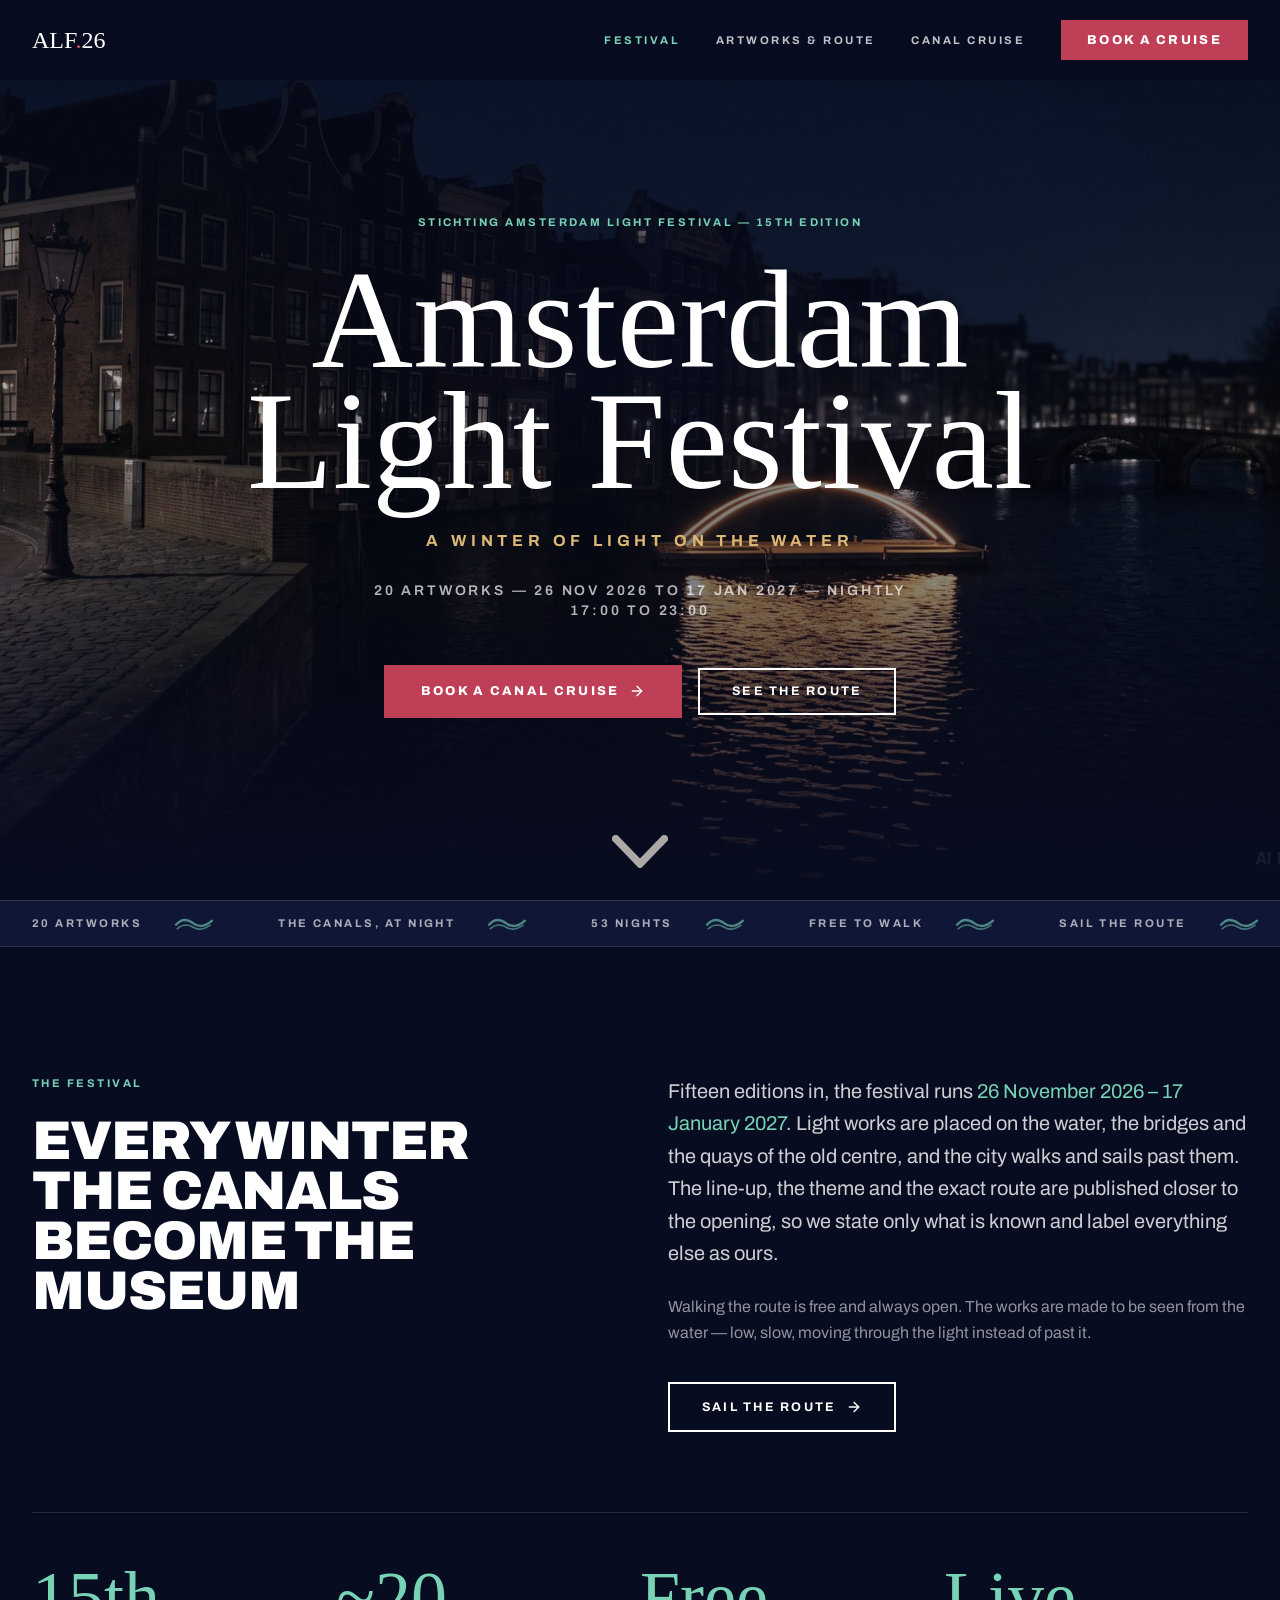
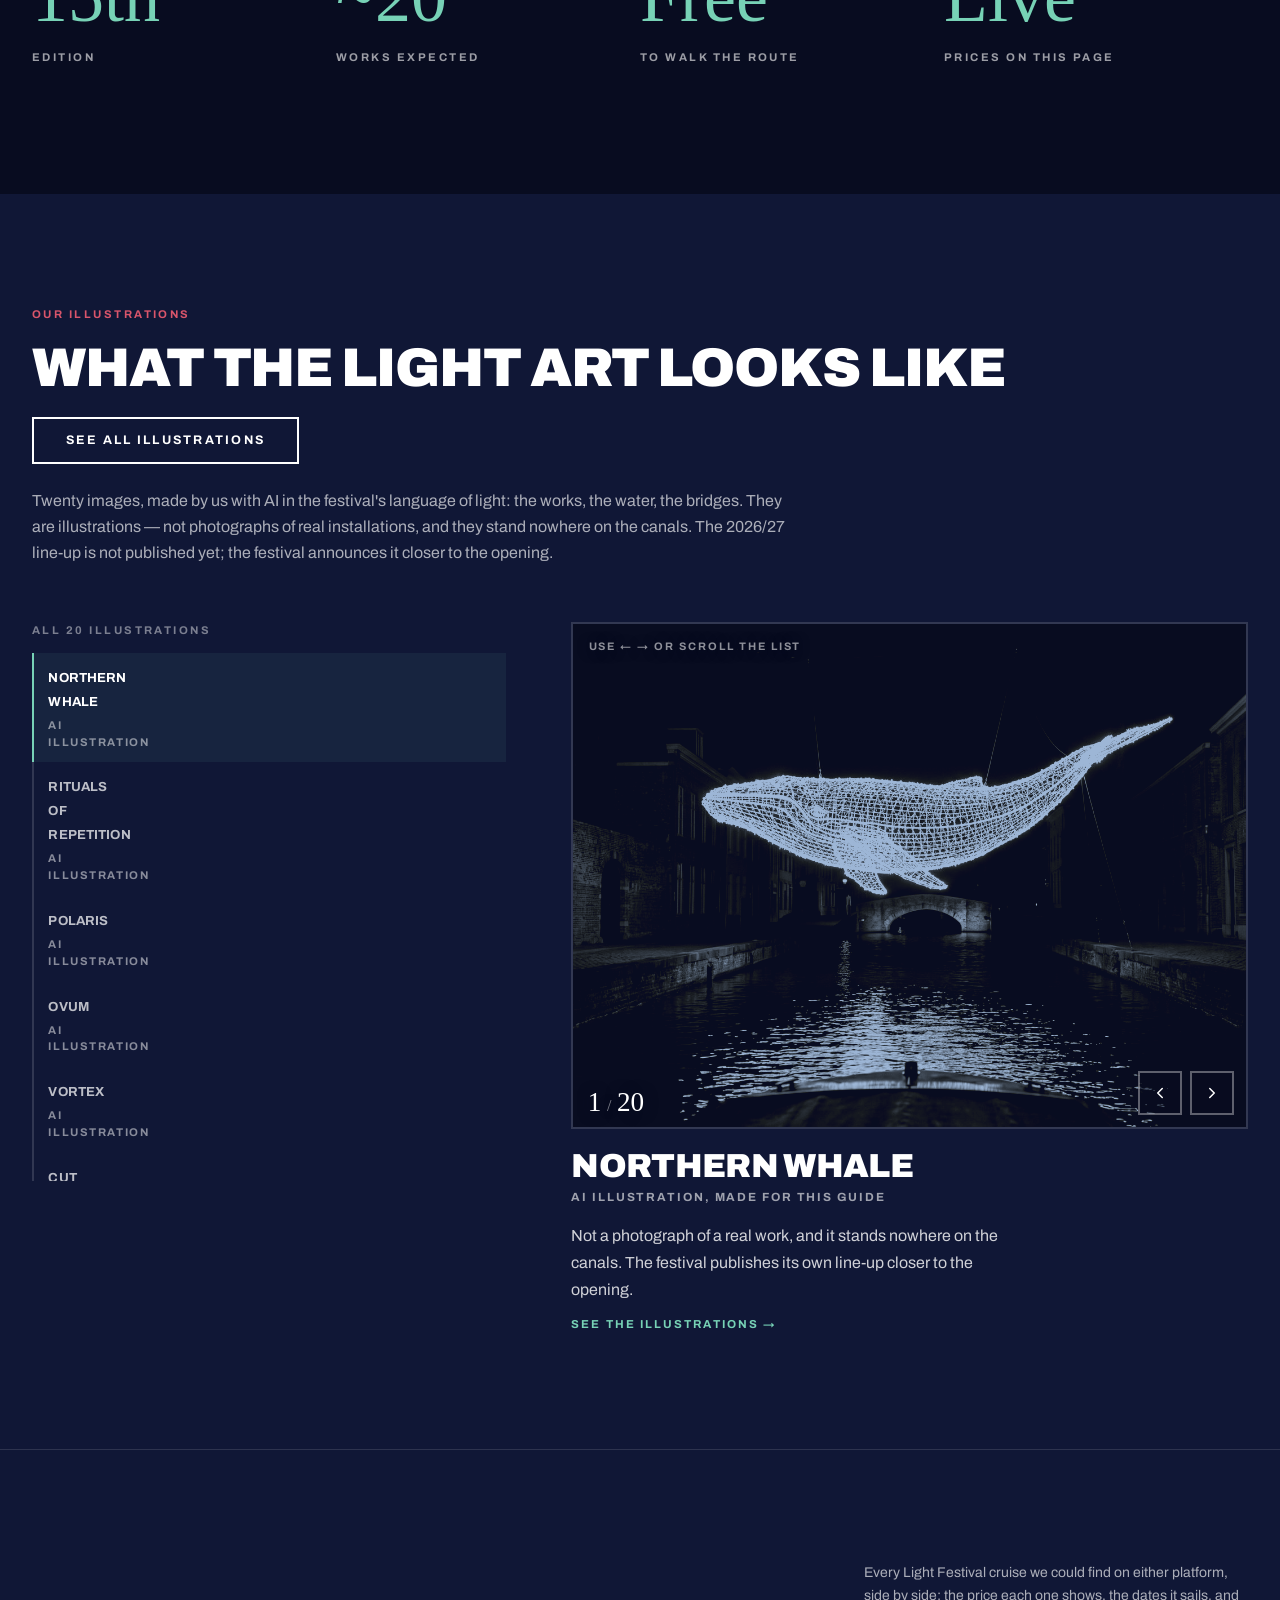
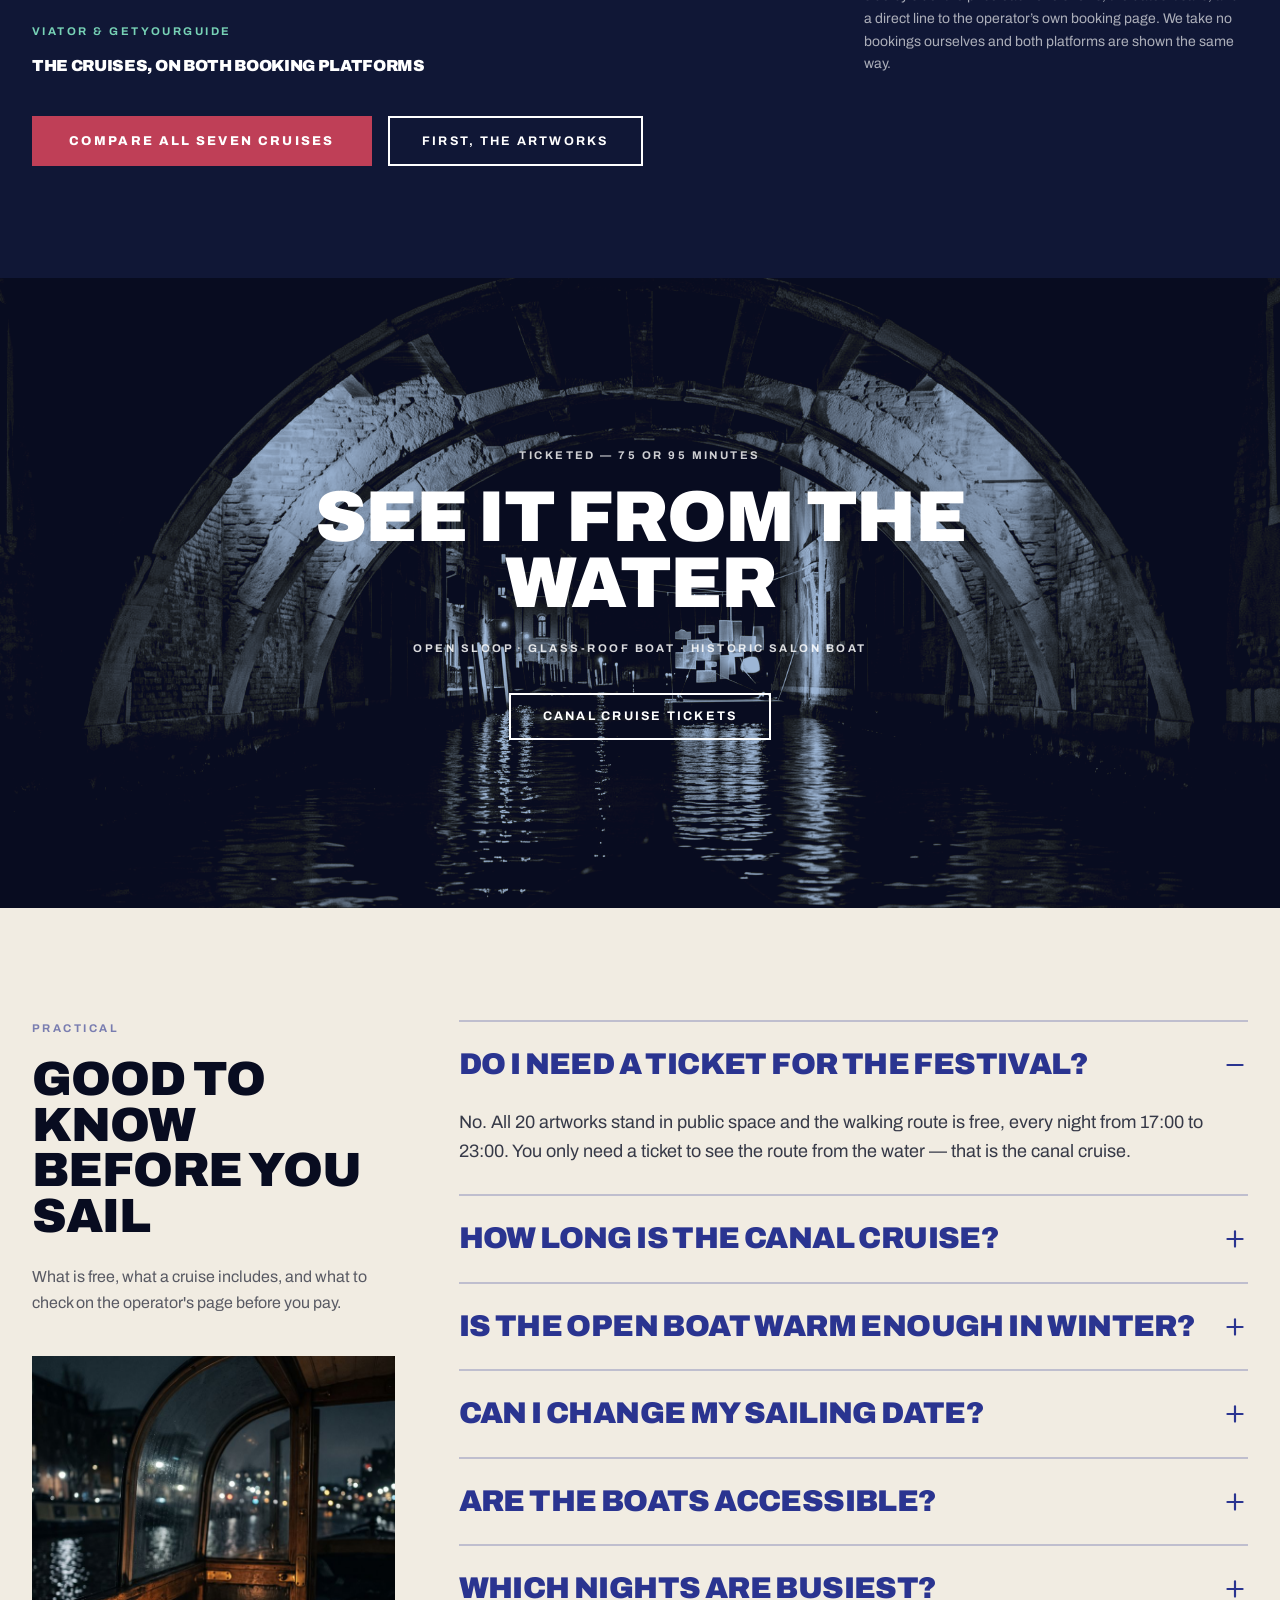
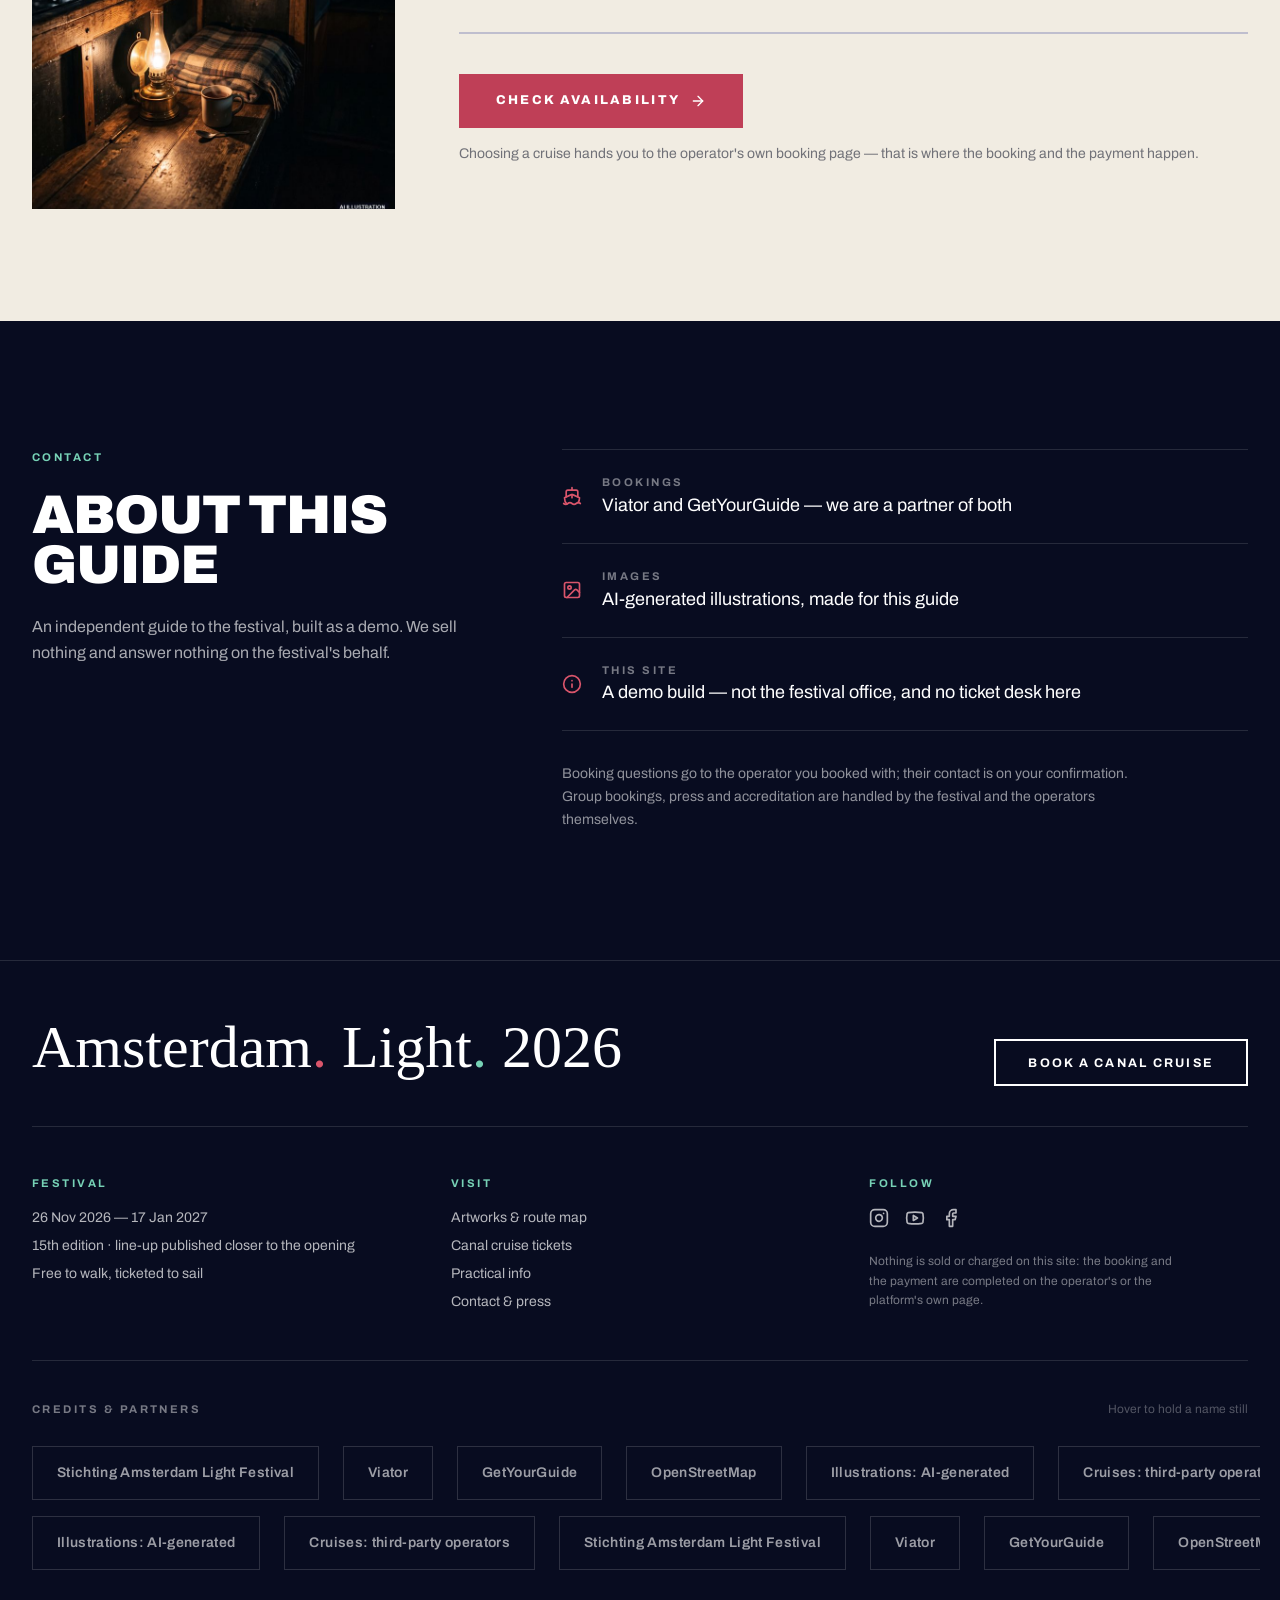
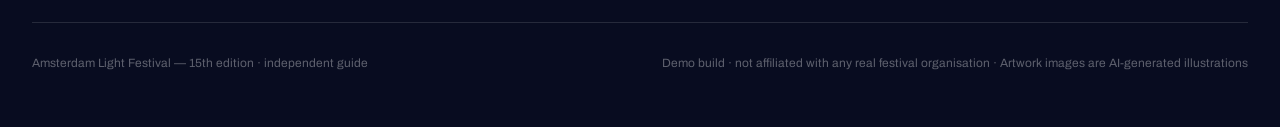
==== commit 565a347e: "Mirror: drop _redirects, drop the 6 km claim" ====
--- a/index.html
+++ b/index.html
@@ -24,7 +24,7 @@
 	<script async defer src="https://widget.getyourguide.com/dist/pa.umd.production.min.js" data-gyg-partner-id="KRAI3FK"></script>
 </head>
 <body>
-<div><header class="fixed inset-x-0 top-0 z-50 bg-night/95 backdrop-blur-sm transition-shadow duration-300 "><div class="mx-auto flex h-16 max-w-[1500px] items-center justify-between gap-6 px-5 md:h-20 md:px-8"><a aria-label="Amsterdam Light Festival home" href="index.html" class="font-display text-lg leading-none text-paper md:text-2xl">ALF<span class="text-magenta">.</span>26</a><nav class="hidden items-center gap-9 md:flex"><a href="index.html" class="label-xs transition-colors text-mint">Festival</a><a href="artworks.html" class="label-xs transition-colors text-paper/75 hover:text-paper">Artworks &amp; route</a><a href="tickets.html" class="label-xs transition-colors text-paper/75 hover:text-paper">Canal cruise</a><a href="tickets.html" class="btn-solid !px-6 !py-3">Book a cruise</a></nav><button type="button" class="flex h-10 w-10 items-center justify-center text-paper md:hidden" aria-label="Open menu"><svg xmlns="http://www.w3.org/2000/svg" width="22" height="22" viewBox="0 0 24 24" fill="none" stroke="currentColor" stroke-width="2" stroke-linecap="round" stroke-linejoin="round" class="lucide lucide-menu" aria-hidden="true"><path d="M4 5h16"></path><path d="M4 12h16"></path><path d="M4 19h16"></path></svg></button></div></header><section class="relative flex min-h-[100svh] flex-col items-center justify-center overflow-hidden bg-night px-5 pb-20 pt-28 text-center"><img alt="Light artwork reflected in an Amsterdam canal at night with a glass-roof cruise boat passing" class="absolute inset-0 h-full w-full object-cover" src="images/hero-canal.jpg"><div class="absolute inset-0 bg-gradient-to-b from-night/75 via-night/25 to-night"></div><div class="absolute inset-0" style="background: radial-gradient(58% 42% at 50% 40%, rgba(8, 12, 32, 0.62) 0%, rgba(8, 12, 32, 0) 72%);"></div><div class="relative z-10 flex flex-col items-center"><p class="rise rise-1 label-xs text-mint">Stichting Amsterdam Light Festival — 15th edition</p><h1 class="rise rise-2 font-display hero-type mt-7 text-paper">Amsterdam<br>Light Festival</h1><p class="rise rise-3 mt-7 text-sm font-bold uppercase tracking-[0.3em] text-amber md:text-base">A winter of light on the water</p><p class="rise rise-4 mt-7 max-w-xl text-xs font-semibold uppercase tracking-[0.2em] text-paper/70 md:text-sm">20 artworks — 26 Nov 2026 to 17 Jan 2027 — nightly 17:00 to 23:00</p><div class="rise rise-5 mt-11 flex flex-col items-center gap-4 sm:flex-row"><a href="tickets.html" class="btn-solid">Book a canal cruise <svg xmlns="http://www.w3.org/2000/svg" width="16" height="16" viewBox="0 0 24 24" fill="none" stroke="currentColor" stroke-width="2" stroke-linecap="round" stroke-linejoin="round" class="lucide lucide-arrow-right" aria-hidden="true"><path d="M5 12h14"></path><path d="m12 5 7 7-7 7"></path></svg></a><a href="artworks.html" class="btn-outline on-dark text-paper">See the route</a></div></div><a href="#intro" aria-label="Scroll down" class="absolute bottom-8 left-1/2 z-10 -translate-x-1/2"><svg viewBox="0 0 120 70" class="bob w-12 opacity-70 md:w-14" fill="none" aria-hidden="true"><path d="M8 8l52 54L112 8" stroke="#F1ECE2" stroke-width="16" stroke-linecap="square"></path></svg></a></section><div class="marquee-hover overflow-hidden border-y border-paper/12 bg-deep py-3.5"><div class="marquee-track-slow flex w-max"><div class="flex shrink-0"><span class="label-xs flex items-center gap-8 px-8 text-paper/65">20 artworks<svg viewBox="0 0 120 44" class="w-10 text-mint opacity-60" fill="none" aria-hidden="true"><path d="M6 26C22 8 40 8 58 22c16 12 34 12 56-8" stroke="#77D2B6" stroke-width="7" stroke-linecap="round"></path><path d="M10 38C26 24 42 24 58 34c14 9 30 7 50-6" stroke="#77D2B6" stroke-width="5" stroke-linecap="round" opacity="0.85"></path></svg></span><span class="label-xs flex items-center gap-8 px-8 text-paper/65">6 km of water<svg viewBox="0 0 120 44" class="w-10 text-mint opacity-60" fill="none" aria-hidden="true"><path d="M6 26C22 8 40 8 58 22c16 12 34 12 56-8" stroke="#77D2B6" stroke-width="7" stroke-linecap="round"></path><path d="M10 38C26 24 42 24 58 34c14 9 30 7 50-6" stroke="#77D2B6" stroke-width="5" stroke-linecap="round" opacity="0.85"></path></svg></span><span class="label-xs flex items-center gap-8 px-8 text-paper/65">53 nights<svg viewBox="0 0 120 44" class="w-10 text-mint opacity-60" fill="none" aria-hidden="true"><path d="M6 26C22 8 40 8 58 22c16 12 34 12 56-8" stroke="#77D2B6" stroke-width="7" stroke-linecap="round"></path><path d="M10 38C26 24 42 24 58 34c14 9 30 7 50-6" stroke="#77D2B6" stroke-width="5" stroke-linecap="round" opacity="0.85"></path></svg></span><span class="label-xs flex items-center gap-8 px-8 text-paper/65">Free to walk<svg viewBox="0 0 120 44" class="w-10 text-mint opacity-60" fill="none" aria-hidden="true"><path d="M6 26C22 8 40 8 58 22c16 12 34 12 56-8" stroke="#77D2B6" stroke-width="7" stroke-linecap="round"></path><path d="M10 38C26 24 42 24 58 34c14 9 30 7 50-6" stroke="#77D2B6" stroke-width="5" stroke-linecap="round" opacity="0.85"></path></svg></span><span class="label-xs flex items-center gap-8 px-8 text-paper/65">Sail the route<svg viewBox="0 0 120 44" class="w-10 text-mint opacity-60" fill="none" aria-hidden="true"><path d="M6 26C22 8 40 8 58 22c16 12 34 12 56-8" stroke="#77D2B6" stroke-width="7" stroke-linecap="round"></path><path d="M10 38C26 24 42 24 58 34c14 9 30 7 50-6" stroke="#77D2B6" stroke-width="5" stroke-linecap="round" opacity="0.85"></path></svg></span><span class="label-xs flex items-center gap-8 px-8 text-paper/65">Blue hour to midnight<svg viewBox="0 0 120 44" class="w-10 text-mint opacity-60" fill="none" aria-hidden="true"><path d="M6 26C22 8 40 8 58 22c16 12 34 12 56-8" stroke="#77D2B6" stroke-width="7" stroke-linecap="round"></path><path d="M10 38C26 24 42 24 58 34c14 9 30 7 50-6" stroke="#77D2B6" stroke-width="5" stroke-linecap="round" opacity="0.85"></path></svg></span></div><div class="flex shrink-0"><span class="label-xs flex items-center gap-8 px-8 text-paper/65">20 artworks<svg viewBox="0 0 120 44" class="w-10 text-mint opacity-60" fill="none" aria-hidden="true"><path d="M6 26C22 8 40 8 58 22c16 12 34 12 56-8" stroke="#77D2B6" stroke-width="7" stroke-linecap="round"></path><path d="M10 38C26 24 42 24 58 34c14 9 30 7 50-6" stroke="#77D2B6" stroke-width="5" stroke-linecap="round" opacity="0.85"></path></svg></span><span class="label-xs flex items-center gap-8 px-8 text-paper/65">6 km of water<svg viewBox="0 0 120 44" class="w-10 text-mint opacity-60" fill="none" aria-hidden="true"><path d="M6 26C22 8 40 8 58 22c16 12 34 12 56-8" stroke="#77D2B6" stroke-width="7" stroke-linecap="round"></path><path d="M10 38C26 24 42 24 58 34c14 9 30 7 50-6" stroke="#77D2B6" stroke-width="5" stroke-linecap="round" opacity="0.85"></path></svg></span><span class="label-xs flex items-center gap-8 px-8 text-paper/65">53 nights<svg viewBox="0 0 120 44" class="w-10 text-mint opacity-60" fill="none" aria-hidden="true"><path d="M6 26C22 8 40 8 58 22c16 12 34 12 56-8" stroke="#77D2B6" stroke-width="7" stroke-linecap="round"></path><path d="M10 38C26 24 42 24 58 34c14 9 30 7 50-6" stroke="#77D2B6" stroke-width="5" stroke-linecap="round" opacity="0.85"></path></svg></span><span class="label-xs flex items-center gap-8 px-8 text-paper/65">Free to walk<svg viewBox="0 0 120 44" class="w-10 text-mint opacity-60" fill="none" aria-hidden="true"><path d="M6 26C22 8 40 8 58 22c16 12 34 12 56-8" stroke="#77D2B6" stroke-width="7" stroke-linecap="round"></path><path d="M10 38C26 24 42 24 58 34c14 9 30 7 50-6" stroke="#77D2B6" stroke-width="5" stroke-linecap="round" opacity="0.85"></path></svg></span><span class="label-xs flex items-center gap-8 px-8 text-paper/65">Sail the route<svg viewBox="0 0 120 44" class="w-10 text-mint opacity-60" fill="none" aria-hidden="true"><path d="M6 26C22 8 40 8 58 22c16 12 34 12 56-8" stroke="#77D2B6" stroke-width="7" stroke-linecap="round"></path><path d="M10 38C26 24 42 24 58 34c14 9 30 7 50-6" stroke="#77D2B6" stroke-width="5" stroke-linecap="round" opacity="0.85"></path></svg></span><span class="label-xs flex items-center gap-8 px-8 text-paper/65">Blue hour to midnight<svg viewBox="0 0 120 44" class="w-10 text-mint opacity-60" fill="none" aria-hidden="true"><path d="M6 26C22 8 40 8 58 22c16 12 34 12 56-8" stroke="#77D2B6" stroke-width="7" stroke-linecap="round"></path><path d="M10 38C26 24 42 24 58 34c14 9 30 7 50-6" stroke="#77D2B6" stroke-width="5" stroke-linecap="round" opacity="0.85"></path></svg></span></div></div></div><section id="intro" class="bg-night px-5 py-24 md:px-8 md:py-32"><div class="mx-auto grid max-w-[1500px] gap-14 md:grid-cols-12"><div class="reveal md:col-span-5"><p class="label-xs text-mint">The festival</p><h2 class="headline section-type mt-6">Every winter the canals become the museum</h2></div><div class="reveal md:col-span-6 md:col-start-7"><p class="text-lg leading-relaxed text-paper/80 md:text-xl">Fifteen editions in, the festival runs <span class="text-mint">26 November 2026 – 17 January 2027</span>. Light works are placed on the water, the bridges and the quays of the old centre, and the city walks and sails past them. The line-up, the theme and the exact route are published closer to the opening, so we state only what is known and label everything else as ours.</p><p class="mt-6 text-base leading-relaxed text-paper/55">Walking the route is free and always open. The works are made to be seen from the water — low, slow, moving through the light instead of past it.</p><a href="tickets.html" class="btn-outline on-dark mt-9 text-paper">Sail the route <svg xmlns="http://www.w3.org/2000/svg" width="16" height="16" viewBox="0 0 24 24" fill="none" stroke="currentColor" stroke-width="2" stroke-linecap="round" stroke-linejoin="round" class="lucide lucide-arrow-right" aria-hidden="true"><path d="M5 12h14"></path><path d="m12 5 7 7-7 7"></path></svg></a></div></div><div class="mx-auto mt-20 grid max-w-[1500px] grid-cols-2 gap-y-10 border-t border-paper/12 pt-12 md:grid-cols-4"><div class="reveal"><p class="font-display text-5xl leading-none text-mint md:text-7xl">15th</p><p class="label-xs mt-4 text-paper/60">Edition</p></div><div class="reveal"><p class="font-display text-5xl leading-none text-mint md:text-7xl">~20</p><p class="label-xs mt-4 text-paper/60">Works expected</p></div><div class="reveal"><p class="font-display text-5xl leading-none text-mint md:text-7xl">Free</p><p class="label-xs mt-4 text-paper/60">To walk the route</p></div><div class="reveal"><p class="font-display text-5xl leading-none text-mint md:text-7xl">Live</p><p class="label-xs mt-4 text-paper/60">Prices on this page</p></div></div></section><section id="programme" class="overflow-hidden bg-deep px-5 py-24 md:px-8 md:py-28"><div class="mx-auto max-w-[1500px]"><div class="reveal flex flex-wrap items-end justify-between gap-6"><div><p class="label-xs text-magenta">Our illustrations</p><h2 class="headline section-type mt-5">What the light art looks like</h2></div><a href="artworks.html" class="btn-outline on-dark text-paper">See all illustrations</a></div><p class="reveal mt-6 max-w-3xl text-base leading-relaxed text-paper/65">Twenty images, made by us with AI in the festival's language of light: the works, the water, the bridges. They are illustrations &mdash; not photographs of real installations, and they stand nowhere on the canals. The 2026/27 line-up is not published yet; the festival announces it closer to the opening.</p><div data-programme class="reveal mt-14"><noscript><ul class="pg-fallback"><li><a href="artworks.html#stop-1"><span class="pg-fallback-name">Northern Whale</span> <span class="pg-fallback-meta">AI illustration</span></a></li><li><a href="artworks.html#stop-2"><span class="pg-fallback-name">Rituals of Repetition</span> <span class="pg-fallback-meta">AI illustration</span></a></li><li><a href="artworks.html#stop-3"><span class="pg-fallback-name">Polaris</span> <span class="pg-fallback-meta">AI illustration</span></a></li><li><a href="artworks.html#stop-4"><span class="pg-fallback-name">Ovum</span> <span class="pg-fallback-meta">AI illustration</span></a></li><li><a href="artworks.html#stop-5"><span class="pg-fallback-name">Vortex</span> <span class="pg-fallback-meta">AI illustration</span></a></li><li><a href="artworks.html#stop-6"><span class="pg-fallback-name">Cut Diamond</span> <span class="pg-fallback-meta">AI illustration</span></a></li><li><a href="artworks.html#stop-7"><span class="pg-fallback-name">Wave Function</span> <span class="pg-fallback-meta">AI illustration</span></a></li><li><a href="artworks.html#stop-8"><span class="pg-fallback-name">Second Wave</span> <span class="pg-fallback-meta">AI illustration</span></a></li><li><a href="artworks.html#stop-9"><span class="pg-fallback-name">Bloom</span> <span class="pg-fallback-meta">AI illustration</span></a></li><li><a href="artworks.html#stop-10"><span class="pg-fallback-name">Firework Bridge</span> <span class="pg-fallback-meta">AI illustration</span></a></li><li><a href="artworks.html#stop-11"><span class="pg-fallback-name">Amber Gate</span> <span class="pg-fallback-meta">AI illustration</span></a></li><li><a href="artworks.html#stop-12"><span class="pg-fallback-name">Night Tower</span> <span class="pg-fallback-meta">AI illustration</span></a></li><li><a href="artworks.html#stop-13"><span class="pg-fallback-name">Lantern Herd</span> <span class="pg-fallback-meta">AI illustration</span></a></li><li><a href="artworks.html#stop-14"><span class="pg-fallback-name">Signal</span> <span class="pg-fallback-meta">AI illustration</span></a></li><li><a href="artworks.html#stop-15"><span class="pg-fallback-name">Paper Crane</span> <span class="pg-fallback-meta">AI illustration</span></a></li><li><a href="artworks.html#stop-16"><span class="pg-fallback-name">Tide</span> <span class="pg-fallback-meta">AI illustration</span></a></li><li><a href="artworks.html#stop-17"><span class="pg-fallback-name">Moths</span> <span class="pg-fallback-meta">AI illustration</span></a></li><li><a href="artworks.html#stop-18"><span class="pg-fallback-name">Stairs</span> <span class="pg-fallback-meta">AI illustration</span></a></li><li><a href="artworks.html#stop-19"><span class="pg-fallback-name">Woven Water</span> <span class="pg-fallback-meta">AI illustration</span></a></li><li><a href="artworks.html#stop-20"><span class="pg-fallback-name">Afterglow</span> <span class="pg-fallback-meta">AI illustration</span></a></li></ul></noscript></div></div></section>
+<div><header class="fixed inset-x-0 top-0 z-50 bg-night/95 backdrop-blur-sm transition-shadow duration-300 "><div class="mx-auto flex h-16 max-w-[1500px] items-center justify-between gap-6 px-5 md:h-20 md:px-8"><a aria-label="Amsterdam Light Festival home" href="index.html" class="font-display text-lg leading-none text-paper md:text-2xl">ALF<span class="text-magenta">.</span>26</a><nav class="hidden items-center gap-9 md:flex"><a href="index.html" class="label-xs transition-colors text-mint">Festival</a><a href="artworks.html" class="label-xs transition-colors text-paper/75 hover:text-paper">Artworks &amp; route</a><a href="tickets.html" class="label-xs transition-colors text-paper/75 hover:text-paper">Canal cruise</a><a href="tickets.html" class="btn-solid !px-6 !py-3">Book a cruise</a></nav><button type="button" class="flex h-10 w-10 items-center justify-center text-paper md:hidden" aria-label="Open menu"><svg xmlns="http://www.w3.org/2000/svg" width="22" height="22" viewBox="0 0 24 24" fill="none" stroke="currentColor" stroke-width="2" stroke-linecap="round" stroke-linejoin="round" class="lucide lucide-menu" aria-hidden="true"><path d="M4 5h16"></path><path d="M4 12h16"></path><path d="M4 19h16"></path></svg></button></div></header><section class="relative flex min-h-[100svh] flex-col items-center justify-center overflow-hidden bg-night px-5 pb-20 pt-28 text-center"><img alt="Light artwork reflected in an Amsterdam canal at night with a glass-roof cruise boat passing" class="absolute inset-0 h-full w-full object-cover" src="images/hero-canal.jpg"><div class="absolute inset-0 bg-gradient-to-b from-night/75 via-night/25 to-night"></div><div class="absolute inset-0" style="background: radial-gradient(58% 42% at 50% 40%, rgba(8, 12, 32, 0.62) 0%, rgba(8, 12, 32, 0) 72%);"></div><div class="relative z-10 flex flex-col items-center"><p class="rise rise-1 label-xs text-mint">Stichting Amsterdam Light Festival — 15th edition</p><h1 class="rise rise-2 font-display hero-type mt-7 text-paper">Amsterdam<br>Light Festival</h1><p class="rise rise-3 mt-7 text-sm font-bold uppercase tracking-[0.3em] text-amber md:text-base">A winter of light on the water</p><p class="rise rise-4 mt-7 max-w-xl text-xs font-semibold uppercase tracking-[0.2em] text-paper/70 md:text-sm">20 artworks — 26 Nov 2026 to 17 Jan 2027 — nightly 17:00 to 23:00</p><div class="rise rise-5 mt-11 flex flex-col items-center gap-4 sm:flex-row"><a href="tickets.html" class="btn-solid">Book a canal cruise <svg xmlns="http://www.w3.org/2000/svg" width="16" height="16" viewBox="0 0 24 24" fill="none" stroke="currentColor" stroke-width="2" stroke-linecap="round" stroke-linejoin="round" class="lucide lucide-arrow-right" aria-hidden="true"><path d="M5 12h14"></path><path d="m12 5 7 7-7 7"></path></svg></a><a href="artworks.html" class="btn-outline on-dark text-paper">See the route</a></div></div><a href="#intro" aria-label="Scroll down" class="absolute bottom-8 left-1/2 z-10 -translate-x-1/2"><svg viewBox="0 0 120 70" class="bob w-12 opacity-70 md:w-14" fill="none" aria-hidden="true"><path d="M8 8l52 54L112 8" stroke="#F1ECE2" stroke-width="16" stroke-linecap="square"></path></svg></a></section><div class="marquee-hover overflow-hidden border-y border-paper/12 bg-deep py-3.5"><div class="marquee-track-slow flex w-max"><div class="flex shrink-0"><span class="label-xs flex items-center gap-8 px-8 text-paper/65">20 artworks<svg viewBox="0 0 120 44" class="w-10 text-mint opacity-60" fill="none" aria-hidden="true"><path d="M6 26C22 8 40 8 58 22c16 12 34 12 56-8" stroke="#77D2B6" stroke-width="7" stroke-linecap="round"></path><path d="M10 38C26 24 42 24 58 34c14 9 30 7 50-6" stroke="#77D2B6" stroke-width="5" stroke-linecap="round" opacity="0.85"></path></svg></span><span class="label-xs flex items-center gap-8 px-8 text-paper/65">The canals, at night<svg viewBox="0 0 120 44" class="w-10 text-mint opacity-60" fill="none" aria-hidden="true"><path d="M6 26C22 8 40 8 58 22c16 12 34 12 56-8" stroke="#77D2B6" stroke-width="7" stroke-linecap="round"></path><path d="M10 38C26 24 42 24 58 34c14 9 30 7 50-6" stroke="#77D2B6" stroke-width="5" stroke-linecap="round" opacity="0.85"></path></svg></span><span class="label-xs flex items-center gap-8 px-8 text-paper/65">53 nights<svg viewBox="0 0 120 44" class="w-10 text-mint opacity-60" fill="none" aria-hidden="true"><path d="M6 26C22 8 40 8 58 22c16 12 34 12 56-8" stroke="#77D2B6" stroke-width="7" stroke-linecap="round"></path><path d="M10 38C26 24 42 24 58 34c14 9 30 7 50-6" stroke="#77D2B6" stroke-width="5" stroke-linecap="round" opacity="0.85"></path></svg></span><span class="label-xs flex items-center gap-8 px-8 text-paper/65">Free to walk<svg viewBox="0 0 120 44" class="w-10 text-mint opacity-60" fill="none" aria-hidden="true"><path d="M6 26C22 8 40 8 58 22c16 12 34 12 56-8" stroke="#77D2B6" stroke-width="7" stroke-linecap="round"></path><path d="M10 38C26 24 42 24 58 34c14 9 30 7 50-6" stroke="#77D2B6" stroke-width="5" stroke-linecap="round" opacity="0.85"></path></svg></span><span class="label-xs flex items-center gap-8 px-8 text-paper/65">Sail the route<svg viewBox="0 0 120 44" class="w-10 text-mint opacity-60" fill="none" aria-hidden="true"><path d="M6 26C22 8 40 8 58 22c16 12 34 12 56-8" stroke="#77D2B6" stroke-width="7" stroke-linecap="round"></path><path d="M10 38C26 24 42 24 58 34c14 9 30 7 50-6" stroke="#77D2B6" stroke-width="5" stroke-linecap="round" opacity="0.85"></path></svg></span><span class="label-xs flex items-center gap-8 px-8 text-paper/65">Blue hour to midnight<svg viewBox="0 0 120 44" class="w-10 text-mint opacity-60" fill="none" aria-hidden="true"><path d="M6 26C22 8 40 8 58 22c16 12 34 12 56-8" stroke="#77D2B6" stroke-width="7" stroke-linecap="round"></path><path d="M10 38C26 24 42 24 58 34c14 9 30 7 50-6" stroke="#77D2B6" stroke-width="5" stroke-linecap="round" opacity="0.85"></path></svg></span></div><div class="flex shrink-0"><span class="label-xs flex items-center gap-8 px-8 text-paper/65">20 artworks<svg viewBox="0 0 120 44" class="w-10 text-mint opacity-60" fill="none" aria-hidden="true"><path d="M6 26C22 8 40 8 58 22c16 12 34 12 56-8" stroke="#77D2B6" stroke-width="7" stroke-linecap="round"></path><path d="M10 38C26 24 42 24 58 34c14 9 30 7 50-6" stroke="#77D2B6" stroke-width="5" stroke-linecap="round" opacity="0.85"></path></svg></span><span class="label-xs flex items-center gap-8 px-8 text-paper/65">The canals, at night<svg viewBox="0 0 120 44" class="w-10 text-mint opacity-60" fill="none" aria-hidden="true"><path d="M6 26C22 8 40 8 58 22c16 12 34 12 56-8" stroke="#77D2B6" stroke-width="7" stroke-linecap="round"></path><path d="M10 38C26 24 42 24 58 34c14 9 30 7 50-6" stroke="#77D2B6" stroke-width="5" stroke-linecap="round" opacity="0.85"></path></svg></span><span class="label-xs flex items-center gap-8 px-8 text-paper/65">53 nights<svg viewBox="0 0 120 44" class="w-10 text-mint opacity-60" fill="none" aria-hidden="true"><path d="M6 26C22 8 40 8 58 22c16 12 34 12 56-8" stroke="#77D2B6" stroke-width="7" stroke-linecap="round"></path><path d="M10 38C26 24 42 24 58 34c14 9 30 7 50-6" stroke="#77D2B6" stroke-width="5" stroke-linecap="round" opacity="0.85"></path></svg></span><span class="label-xs flex items-center gap-8 px-8 text-paper/65">Free to walk<svg viewBox="0 0 120 44" class="w-10 text-mint opacity-60" fill="none" aria-hidden="true"><path d="M6 26C22 8 40 8 58 22c16 12 34 12 56-8" stroke="#77D2B6" stroke-width="7" stroke-linecap="round"></path><path d="M10 38C26 24 42 24 58 34c14 9 30 7 50-6" stroke="#77D2B6" stroke-width="5" stroke-linecap="round" opacity="0.85"></path></svg></span><span class="label-xs flex items-center gap-8 px-8 text-paper/65">Sail the route<svg viewBox="0 0 120 44" class="w-10 text-mint opacity-60" fill="none" aria-hidden="true"><path d="M6 26C22 8 40 8 58 22c16 12 34 12 56-8" stroke="#77D2B6" stroke-width="7" stroke-linecap="round"></path><path d="M10 38C26 24 42 24 58 34c14 9 30 7 50-6" stroke="#77D2B6" stroke-width="5" stroke-linecap="round" opacity="0.85"></path></svg></span><span class="label-xs flex items-center gap-8 px-8 text-paper/65">Blue hour to midnight<svg viewBox="0 0 120 44" class="w-10 text-mint opacity-60" fill="none" aria-hidden="true"><path d="M6 26C22 8 40 8 58 22c16 12 34 12 56-8" stroke="#77D2B6" stroke-width="7" stroke-linecap="round"></path><path d="M10 38C26 24 42 24 58 34c14 9 30 7 50-6" stroke="#77D2B6" stroke-width="5" stroke-linecap="round" opacity="0.85"></path></svg></span></div></div></div><section id="intro" class="bg-night px-5 py-24 md:px-8 md:py-32"><div class="mx-auto grid max-w-[1500px] gap-14 md:grid-cols-12"><div class="reveal md:col-span-5"><p class="label-xs text-mint">The festival</p><h2 class="headline section-type mt-6">Every winter the canals become the museum</h2></div><div class="reveal md:col-span-6 md:col-start-7"><p class="text-lg leading-relaxed text-paper/80 md:text-xl">Fifteen editions in, the festival runs <span class="text-mint">26 November 2026 – 17 January 2027</span>. Light works are placed on the water, the bridges and the quays of the old centre, and the city walks and sails past them. The line-up, the theme and the exact route are published closer to the opening, so we state only what is known and label everything else as ours.</p><p class="mt-6 text-base leading-relaxed text-paper/55">Walking the route is free and always open. The works are made to be seen from the water — low, slow, moving through the light instead of past it.</p><a href="tickets.html" class="btn-outline on-dark mt-9 text-paper">Sail the route <svg xmlns="http://www.w3.org/2000/svg" width="16" height="16" viewBox="0 0 24 24" fill="none" stroke="currentColor" stroke-width="2" stroke-linecap="round" stroke-linejoin="round" class="lucide lucide-arrow-right" aria-hidden="true"><path d="M5 12h14"></path><path d="m12 5 7 7-7 7"></path></svg></a></div></div><div class="mx-auto mt-20 grid max-w-[1500px] grid-cols-2 gap-y-10 border-t border-paper/12 pt-12 md:grid-cols-4"><div class="reveal"><p class="font-display text-5xl leading-none text-mint md:text-7xl">15th</p><p class="label-xs mt-4 text-paper/60">Edition</p></div><div class="reveal"><p class="font-display text-5xl leading-none text-mint md:text-7xl">~20</p><p class="label-xs mt-4 text-paper/60">Works expected</p></div><div class="reveal"><p class="font-display text-5xl leading-none text-mint md:text-7xl">Free</p><p class="label-xs mt-4 text-paper/60">To walk the route</p></div><div class="reveal"><p class="font-display text-5xl leading-none text-mint md:text-7xl">Live</p><p class="label-xs mt-4 text-paper/60">Prices on this page</p></div></div></section><section id="programme" class="overflow-hidden bg-deep px-5 py-24 md:px-8 md:py-28"><div class="mx-auto max-w-[1500px]"><div class="reveal flex flex-wrap items-end justify-between gap-6"><div><p class="label-xs text-magenta">Our illustrations</p><h2 class="headline section-type mt-5">What the light art looks like</h2></div><a href="artworks.html" class="btn-outline on-dark text-paper">See all illustrations</a></div><p class="reveal mt-6 max-w-3xl text-base leading-relaxed text-paper/65">Twenty images, made by us with AI in the festival's language of light: the works, the water, the bridges. They are illustrations &mdash; not photographs of real installations, and they stand nowhere on the canals. The 2026/27 line-up is not published yet; the festival announces it closer to the opening.</p><div data-programme class="reveal mt-14"><noscript><ul class="pg-fallback"><li><a href="artworks.html#stop-1"><span class="pg-fallback-name">Northern Whale</span> <span class="pg-fallback-meta">AI illustration</span></a></li><li><a href="artworks.html#stop-2"><span class="pg-fallback-name">Rituals of Repetition</span> <span class="pg-fallback-meta">AI illustration</span></a></li><li><a href="artworks.html#stop-3"><span class="pg-fallback-name">Polaris</span> <span class="pg-fallback-meta">AI illustration</span></a></li><li><a href="artworks.html#stop-4"><span class="pg-fallback-name">Ovum</span> <span class="pg-fallback-meta">AI illustration</span></a></li><li><a href="artworks.html#stop-5"><span class="pg-fallback-name">Vortex</span> <span class="pg-fallback-meta">AI illustration</span></a></li><li><a href="artworks.html#stop-6"><span class="pg-fallback-name">Cut Diamond</span> <span class="pg-fallback-meta">AI illustration</span></a></li><li><a href="artworks.html#stop-7"><span class="pg-fallback-name">Wave Function</span> <span class="pg-fallback-meta">AI illustration</span></a></li><li><a href="artworks.html#stop-8"><span class="pg-fallback-name">Second Wave</span> <span class="pg-fallback-meta">AI illustration</span></a></li><li><a href="artworks.html#stop-9"><span class="pg-fallback-name">Bloom</span> <span class="pg-fallback-meta">AI illustration</span></a></li><li><a href="artworks.html#stop-10"><span class="pg-fallback-name">Firework Bridge</span> <span class="pg-fallback-meta">AI illustration</span></a></li><li><a href="artworks.html#stop-11"><span class="pg-fallback-name">Amber Gate</span> <span class="pg-fallback-meta">AI illustration</span></a></li><li><a href="artworks.html#stop-12"><span class="pg-fallback-name">Night Tower</span> <span class="pg-fallback-meta">AI illustration</span></a></li><li><a href="artworks.html#stop-13"><span class="pg-fallback-name">Lantern Herd</span> <span class="pg-fallback-meta">AI illustration</span></a></li><li><a href="artworks.html#stop-14"><span class="pg-fallback-name">Signal</span> <span class="pg-fallback-meta">AI illustration</span></a></li><li><a href="artworks.html#stop-15"><span class="pg-fallback-name">Paper Crane</span> <span class="pg-fallback-meta">AI illustration</span></a></li><li><a href="artworks.html#stop-16"><span class="pg-fallback-name">Tide</span> <span class="pg-fallback-meta">AI illustration</span></a></li><li><a href="artworks.html#stop-17"><span class="pg-fallback-name">Moths</span> <span class="pg-fallback-meta">AI illustration</span></a></li><li><a href="artworks.html#stop-18"><span class="pg-fallback-name">Stairs</span> <span class="pg-fallback-meta">AI illustration</span></a></li><li><a href="artworks.html#stop-19"><span class="pg-fallback-name">Woven Water</span> <span class="pg-fallback-meta">AI illustration</span></a></li><li><a href="artworks.html#stop-20"><span class="pg-fallback-name">Afterglow</span> <span class="pg-fallback-meta">AI illustration</span></a></li></ul></noscript></div></div></section>
 
 <!-- curated GetYourGuide module: three festival cruises, each one GetYourGuide's own live module -->
 <section id="cruises" class="scroll-mt-20 border-t border-paper/12 bg-deep px-5 py-20 md:px-8 md:py-28"><div class="mx-auto max-w-[1500px]"><div class="reveal flex flex-wrap items-end justify-between gap-x-12 gap-y-6"><div><p class="label-xs text-mint">Viator &amp; GetYourGuide</p><h2 class="headline mt-4 text-[clamp(1.7rem,4vw,2.6rem)] leading-tight">The cruises, on both booking platforms</h2></div><p class="max-w-sm text-sm leading-relaxed text-paper/65">Every Light Festival cruise we could find on either platform, side by side: the price each one shows, the dates it sails, and a direct line to the operator&rsquo;s own booking page. We take no bookings ourselves and both platforms are shown the same way.</p></div><div class="reveal mt-10 flex flex-wrap gap-4"><a href="tickets.html" class="btn-solid">Compare all seven cruises</a><a href="artworks.html" class="btn-outline on-dark text-paper">First, the artworks</a></div></div></section>
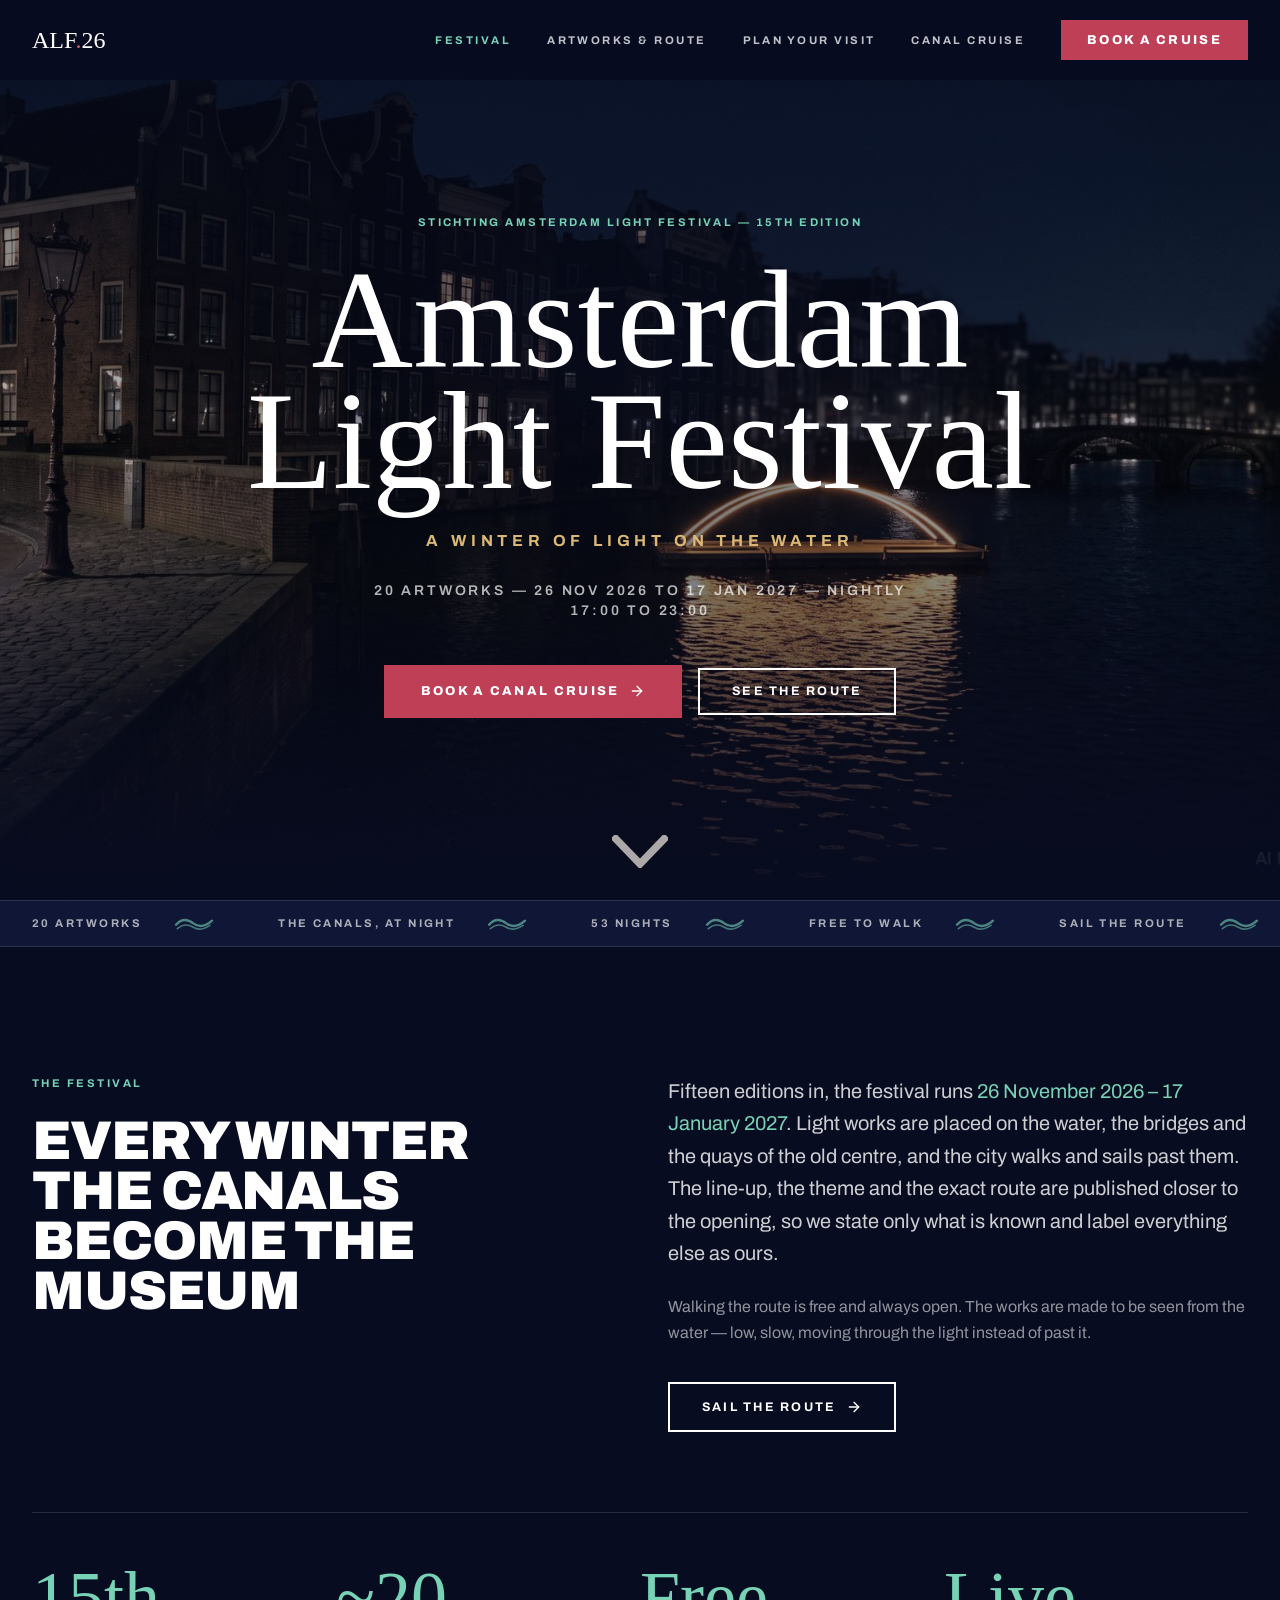
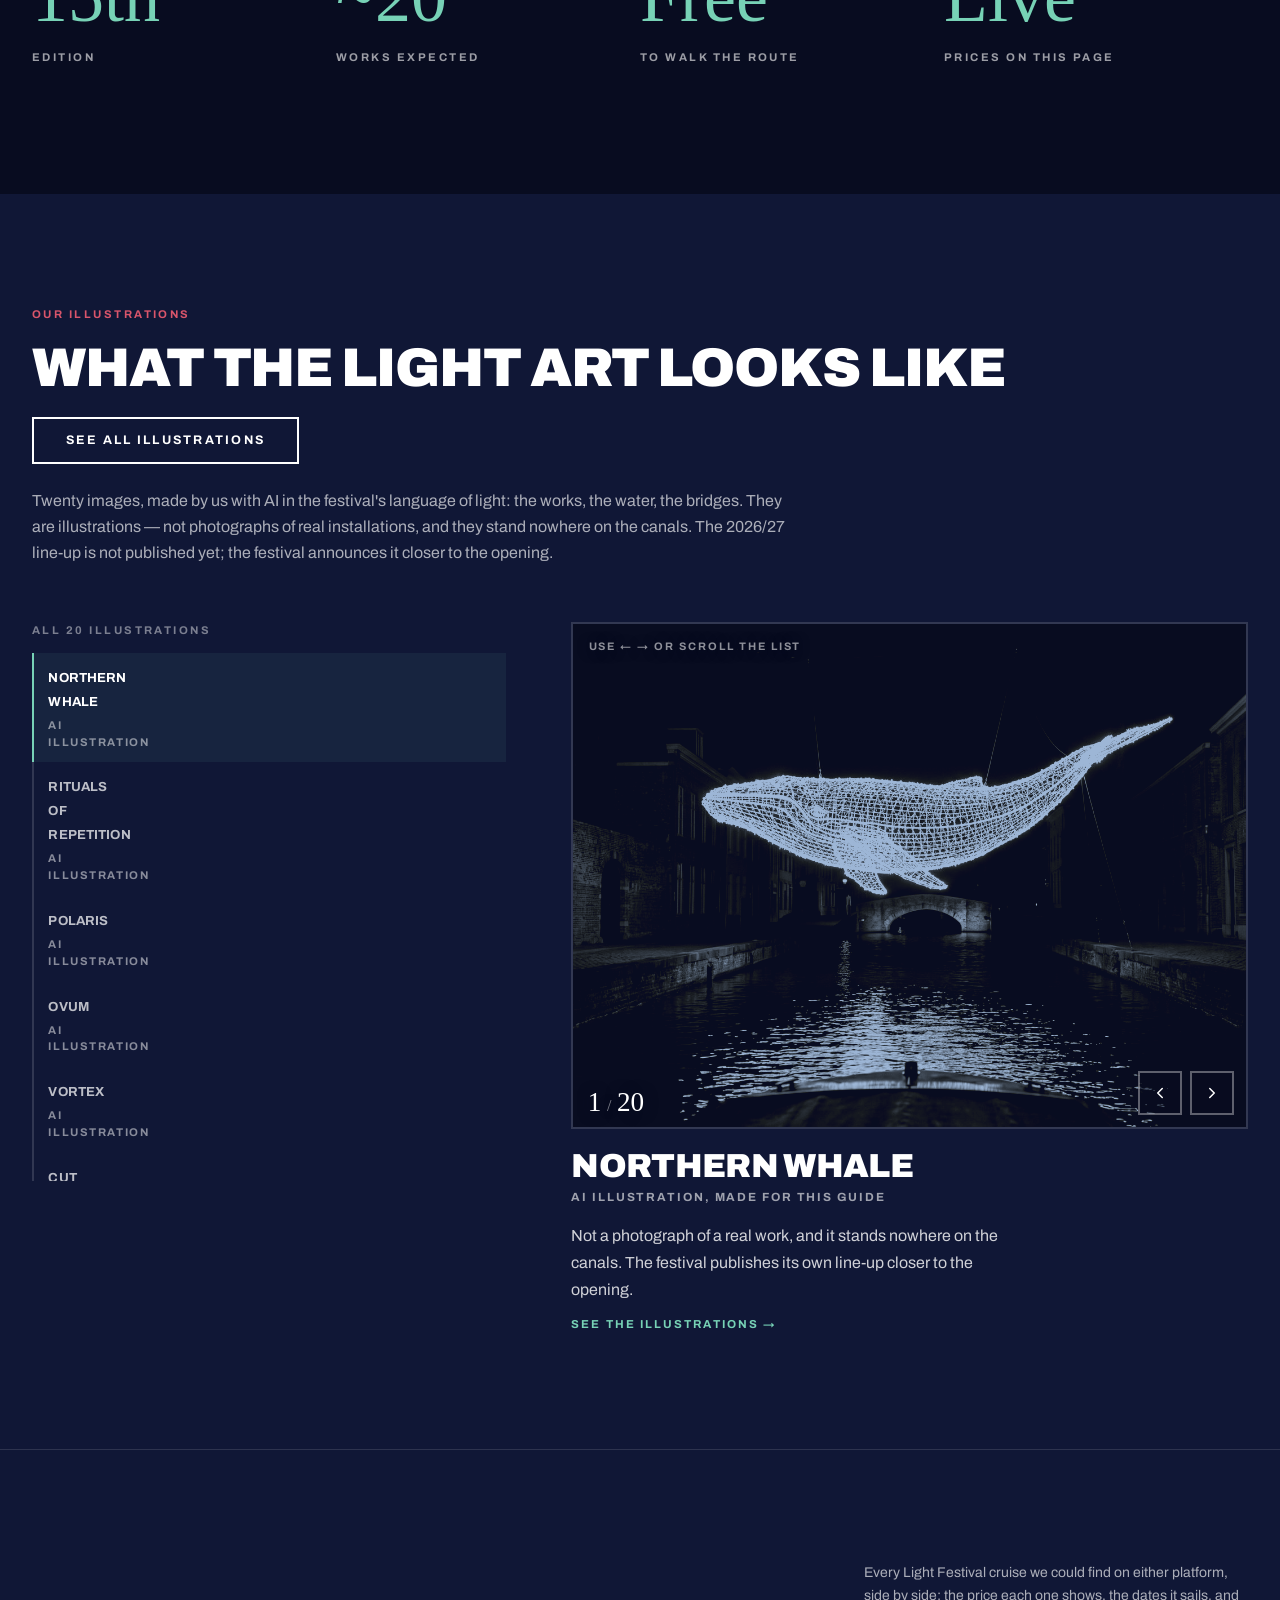
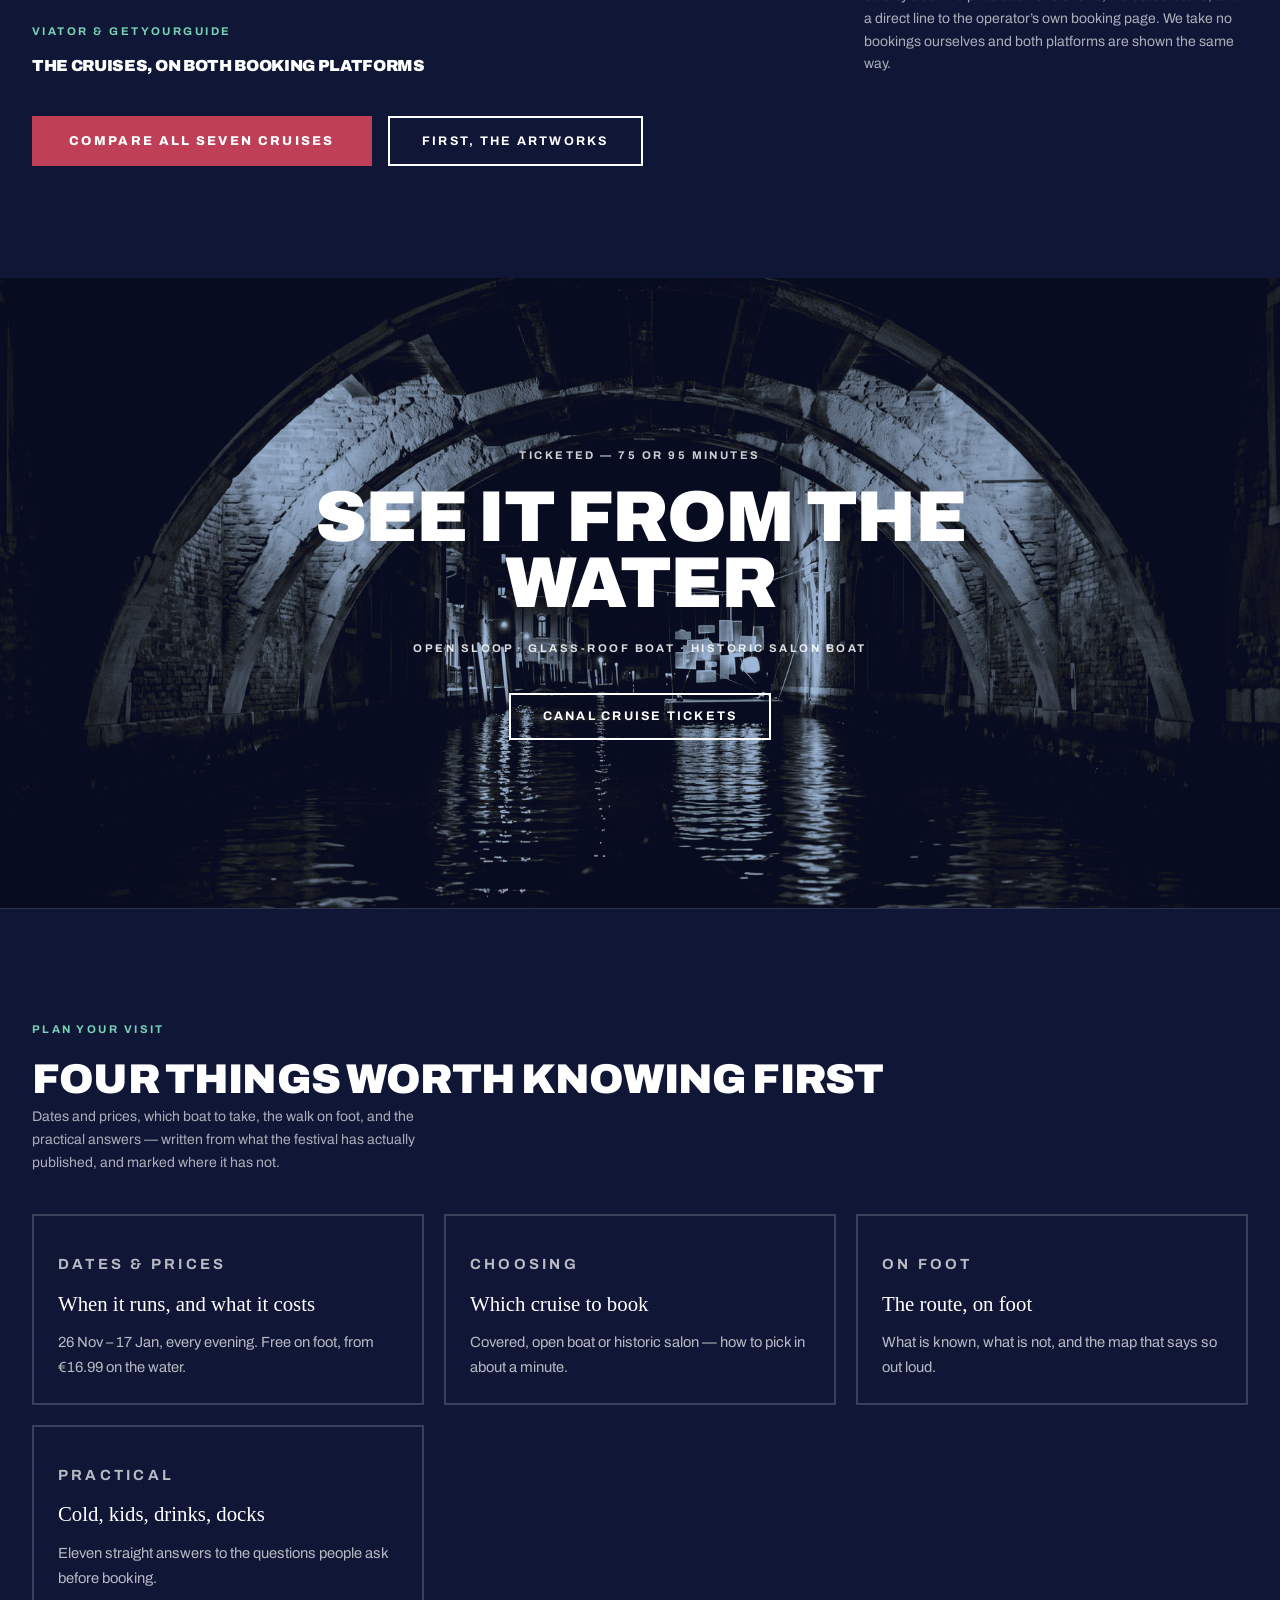
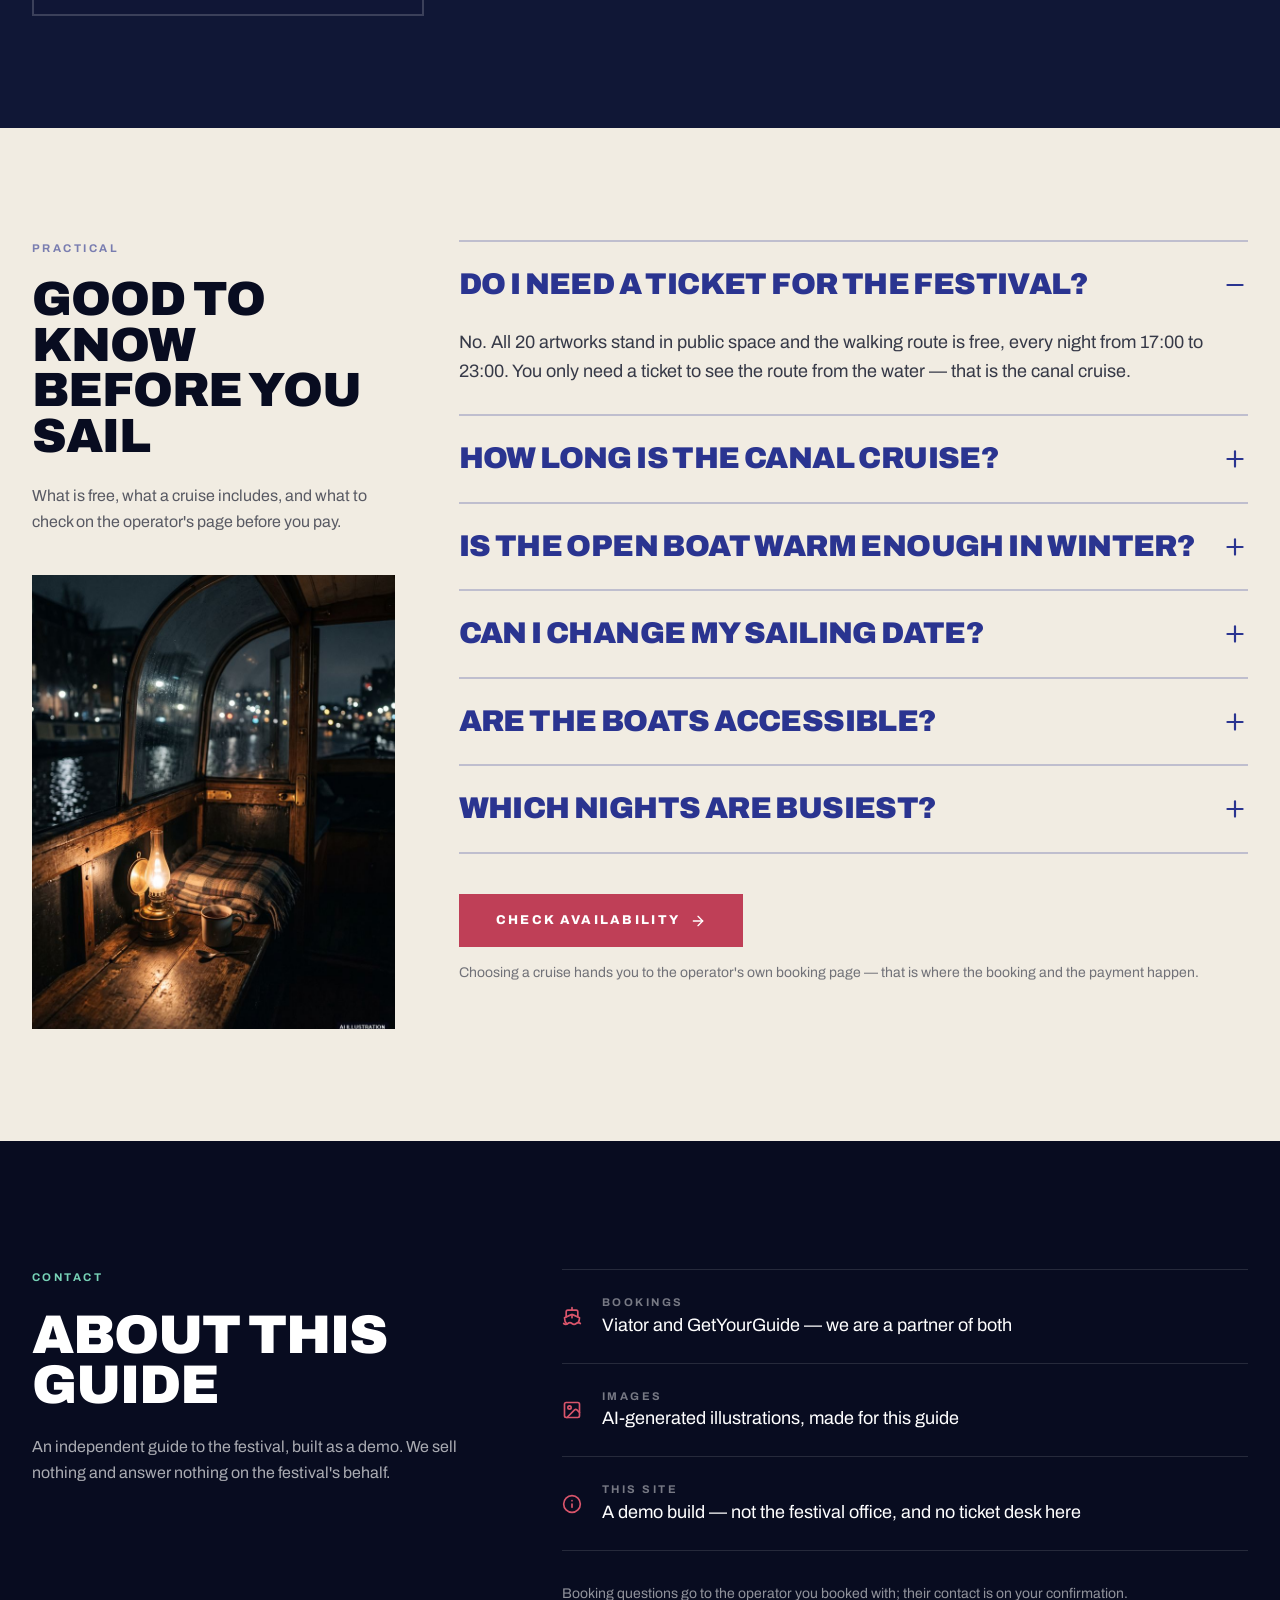
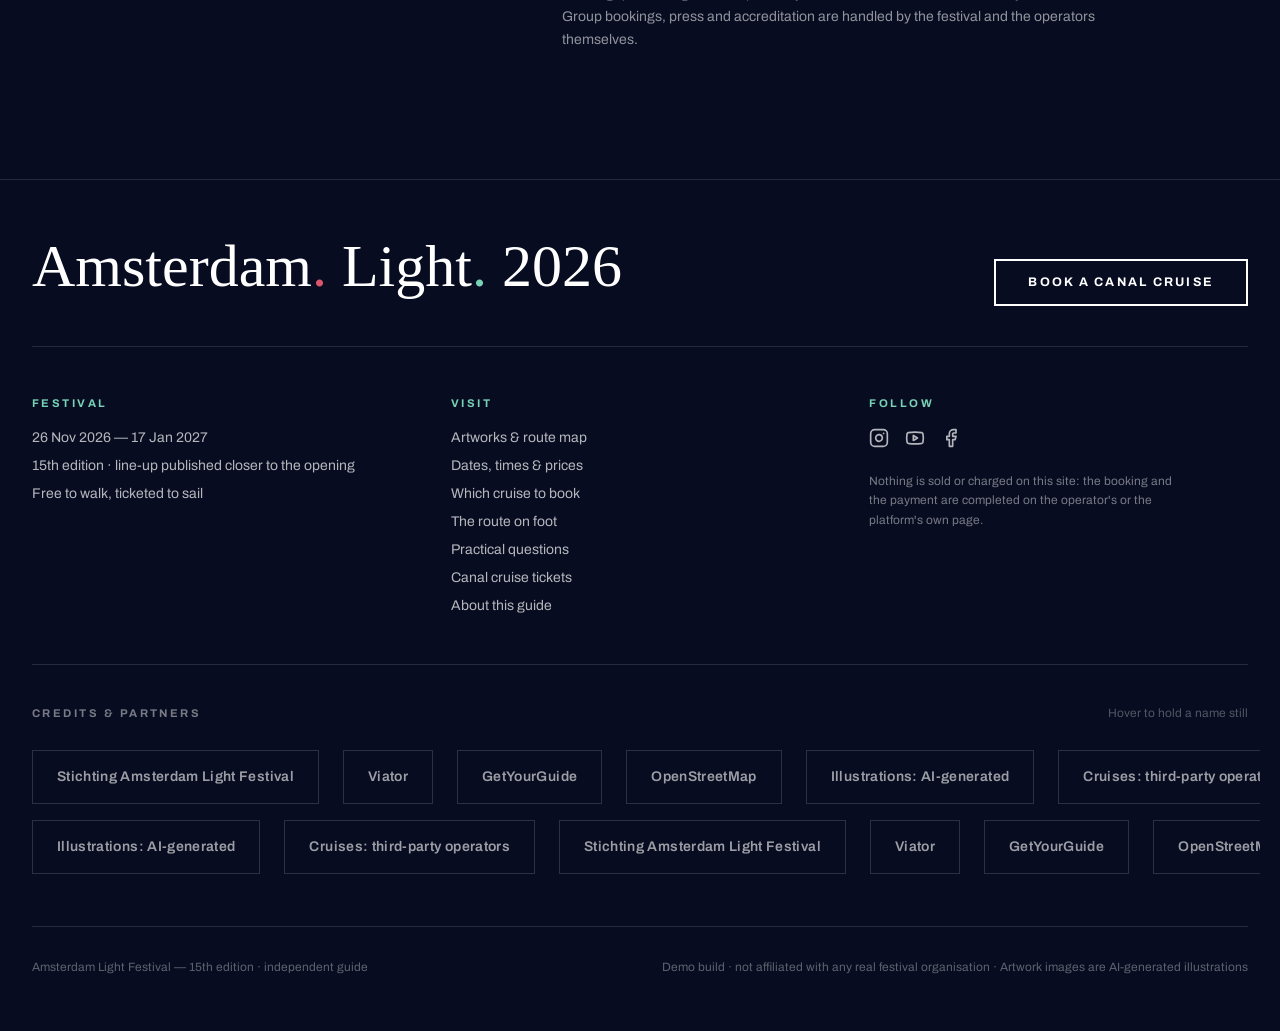
==== commit ab921942: "Mirror: the four guide pages + nav/footer/sitemap" ====
--- a/index.html
+++ b/index.html
@@ -24,13 +24,13 @@
 	<script async defer src="https://widget.getyourguide.com/dist/pa.umd.production.min.js" data-gyg-partner-id="KRAI3FK"></script>
 </head>
 <body>
-<div><header class="fixed inset-x-0 top-0 z-50 bg-night/95 backdrop-blur-sm transition-shadow duration-300 "><div class="mx-auto flex h-16 max-w-[1500px] items-center justify-between gap-6 px-5 md:h-20 md:px-8"><a aria-label="Amsterdam Light Festival home" href="index.html" class="font-display text-lg leading-none text-paper md:text-2xl">ALF<span class="text-magenta">.</span>26</a><nav class="hidden items-center gap-9 md:flex"><a href="index.html" class="label-xs transition-colors text-mint">Festival</a><a href="artworks.html" class="label-xs transition-colors text-paper/75 hover:text-paper">Artworks &amp; route</a><a href="tickets.html" class="label-xs transition-colors text-paper/75 hover:text-paper">Canal cruise</a><a href="tickets.html" class="btn-solid !px-6 !py-3">Book a cruise</a></nav><button type="button" class="flex h-10 w-10 items-center justify-center text-paper md:hidden" aria-label="Open menu"><svg xmlns="http://www.w3.org/2000/svg" width="22" height="22" viewBox="0 0 24 24" fill="none" stroke="currentColor" stroke-width="2" stroke-linecap="round" stroke-linejoin="round" class="lucide lucide-menu" aria-hidden="true"><path d="M4 5h16"></path><path d="M4 12h16"></path><path d="M4 19h16"></path></svg></button></div></header><section class="relative flex min-h-[100svh] flex-col items-center justify-center overflow-hidden bg-night px-5 pb-20 pt-28 text-center"><img alt="Light artwork reflected in an Amsterdam canal at night with a glass-roof cruise boat passing" class="absolute inset-0 h-full w-full object-cover" src="images/hero-canal.jpg"><div class="absolute inset-0 bg-gradient-to-b from-night/75 via-night/25 to-night"></div><div class="absolute inset-0" style="background: radial-gradient(58% 42% at 50% 40%, rgba(8, 12, 32, 0.62) 0%, rgba(8, 12, 32, 0) 72%);"></div><div class="relative z-10 flex flex-col items-center"><p class="rise rise-1 label-xs text-mint">Stichting Amsterdam Light Festival — 15th edition</p><h1 class="rise rise-2 font-display hero-type mt-7 text-paper">Amsterdam<br>Light Festival</h1><p class="rise rise-3 mt-7 text-sm font-bold uppercase tracking-[0.3em] text-amber md:text-base">A winter of light on the water</p><p class="rise rise-4 mt-7 max-w-xl text-xs font-semibold uppercase tracking-[0.2em] text-paper/70 md:text-sm">20 artworks — 26 Nov 2026 to 17 Jan 2027 — nightly 17:00 to 23:00</p><div class="rise rise-5 mt-11 flex flex-col items-center gap-4 sm:flex-row"><a href="tickets.html" class="btn-solid">Book a canal cruise <svg xmlns="http://www.w3.org/2000/svg" width="16" height="16" viewBox="0 0 24 24" fill="none" stroke="currentColor" stroke-width="2" stroke-linecap="round" stroke-linejoin="round" class="lucide lucide-arrow-right" aria-hidden="true"><path d="M5 12h14"></path><path d="m12 5 7 7-7 7"></path></svg></a><a href="artworks.html" class="btn-outline on-dark text-paper">See the route</a></div></div><a href="#intro" aria-label="Scroll down" class="absolute bottom-8 left-1/2 z-10 -translate-x-1/2"><svg viewBox="0 0 120 70" class="bob w-12 opacity-70 md:w-14" fill="none" aria-hidden="true"><path d="M8 8l52 54L112 8" stroke="#F1ECE2" stroke-width="16" stroke-linecap="square"></path></svg></a></section><div class="marquee-hover overflow-hidden border-y border-paper/12 bg-deep py-3.5"><div class="marquee-track-slow flex w-max"><div class="flex shrink-0"><span class="label-xs flex items-center gap-8 px-8 text-paper/65">20 artworks<svg viewBox="0 0 120 44" class="w-10 text-mint opacity-60" fill="none" aria-hidden="true"><path d="M6 26C22 8 40 8 58 22c16 12 34 12 56-8" stroke="#77D2B6" stroke-width="7" stroke-linecap="round"></path><path d="M10 38C26 24 42 24 58 34c14 9 30 7 50-6" stroke="#77D2B6" stroke-width="5" stroke-linecap="round" opacity="0.85"></path></svg></span><span class="label-xs flex items-center gap-8 px-8 text-paper/65">The canals, at night<svg viewBox="0 0 120 44" class="w-10 text-mint opacity-60" fill="none" aria-hidden="true"><path d="M6 26C22 8 40 8 58 22c16 12 34 12 56-8" stroke="#77D2B6" stroke-width="7" stroke-linecap="round"></path><path d="M10 38C26 24 42 24 58 34c14 9 30 7 50-6" stroke="#77D2B6" stroke-width="5" stroke-linecap="round" opacity="0.85"></path></svg></span><span class="label-xs flex items-center gap-8 px-8 text-paper/65">53 nights<svg viewBox="0 0 120 44" class="w-10 text-mint opacity-60" fill="none" aria-hidden="true"><path d="M6 26C22 8 40 8 58 22c16 12 34 12 56-8" stroke="#77D2B6" stroke-width="7" stroke-linecap="round"></path><path d="M10 38C26 24 42 24 58 34c14 9 30 7 50-6" stroke="#77D2B6" stroke-width="5" stroke-linecap="round" opacity="0.85"></path></svg></span><span class="label-xs flex items-center gap-8 px-8 text-paper/65">Free to walk<svg viewBox="0 0 120 44" class="w-10 text-mint opacity-60" fill="none" aria-hidden="true"><path d="M6 26C22 8 40 8 58 22c16 12 34 12 56-8" stroke="#77D2B6" stroke-width="7" stroke-linecap="round"></path><path d="M10 38C26 24 42 24 58 34c14 9 30 7 50-6" stroke="#77D2B6" stroke-width="5" stroke-linecap="round" opacity="0.85"></path></svg></span><span class="label-xs flex items-center gap-8 px-8 text-paper/65">Sail the route<svg viewBox="0 0 120 44" class="w-10 text-mint opacity-60" fill="none" aria-hidden="true"><path d="M6 26C22 8 40 8 58 22c16 12 34 12 56-8" stroke="#77D2B6" stroke-width="7" stroke-linecap="round"></path><path d="M10 38C26 24 42 24 58 34c14 9 30 7 50-6" stroke="#77D2B6" stroke-width="5" stroke-linecap="round" opacity="0.85"></path></svg></span><span class="label-xs flex items-center gap-8 px-8 text-paper/65">Blue hour to midnight<svg viewBox="0 0 120 44" class="w-10 text-mint opacity-60" fill="none" aria-hidden="true"><path d="M6 26C22 8 40 8 58 22c16 12 34 12 56-8" stroke="#77D2B6" stroke-width="7" stroke-linecap="round"></path><path d="M10 38C26 24 42 24 58 34c14 9 30 7 50-6" stroke="#77D2B6" stroke-width="5" stroke-linecap="round" opacity="0.85"></path></svg></span></div><div class="flex shrink-0"><span class="label-xs flex items-center gap-8 px-8 text-paper/65">20 artworks<svg viewBox="0 0 120 44" class="w-10 text-mint opacity-60" fill="none" aria-hidden="true"><path d="M6 26C22 8 40 8 58 22c16 12 34 12 56-8" stroke="#77D2B6" stroke-width="7" stroke-linecap="round"></path><path d="M10 38C26 24 42 24 58 34c14 9 30 7 50-6" stroke="#77D2B6" stroke-width="5" stroke-linecap="round" opacity="0.85"></path></svg></span><span class="label-xs flex items-center gap-8 px-8 text-paper/65">The canals, at night<svg viewBox="0 0 120 44" class="w-10 text-mint opacity-60" fill="none" aria-hidden="true"><path d="M6 26C22 8 40 8 58 22c16 12 34 12 56-8" stroke="#77D2B6" stroke-width="7" stroke-linecap="round"></path><path d="M10 38C26 24 42 24 58 34c14 9 30 7 50-6" stroke="#77D2B6" stroke-width="5" stroke-linecap="round" opacity="0.85"></path></svg></span><span class="label-xs flex items-center gap-8 px-8 text-paper/65">53 nights<svg viewBox="0 0 120 44" class="w-10 text-mint opacity-60" fill="none" aria-hidden="true"><path d="M6 26C22 8 40 8 58 22c16 12 34 12 56-8" stroke="#77D2B6" stroke-width="7" stroke-linecap="round"></path><path d="M10 38C26 24 42 24 58 34c14 9 30 7 50-6" stroke="#77D2B6" stroke-width="5" stroke-linecap="round" opacity="0.85"></path></svg></span><span class="label-xs flex items-center gap-8 px-8 text-paper/65">Free to walk<svg viewBox="0 0 120 44" class="w-10 text-mint opacity-60" fill="none" aria-hidden="true"><path d="M6 26C22 8 40 8 58 22c16 12 34 12 56-8" stroke="#77D2B6" stroke-width="7" stroke-linecap="round"></path><path d="M10 38C26 24 42 24 58 34c14 9 30 7 50-6" stroke="#77D2B6" stroke-width="5" stroke-linecap="round" opacity="0.85"></path></svg></span><span class="label-xs flex items-center gap-8 px-8 text-paper/65">Sail the route<svg viewBox="0 0 120 44" class="w-10 text-mint opacity-60" fill="none" aria-hidden="true"><path d="M6 26C22 8 40 8 58 22c16 12 34 12 56-8" stroke="#77D2B6" stroke-width="7" stroke-linecap="round"></path><path d="M10 38C26 24 42 24 58 34c14 9 30 7 50-6" stroke="#77D2B6" stroke-width="5" stroke-linecap="round" opacity="0.85"></path></svg></span><span class="label-xs flex items-center gap-8 px-8 text-paper/65">Blue hour to midnight<svg viewBox="0 0 120 44" class="w-10 text-mint opacity-60" fill="none" aria-hidden="true"><path d="M6 26C22 8 40 8 58 22c16 12 34 12 56-8" stroke="#77D2B6" stroke-width="7" stroke-linecap="round"></path><path d="M10 38C26 24 42 24 58 34c14 9 30 7 50-6" stroke="#77D2B6" stroke-width="5" stroke-linecap="round" opacity="0.85"></path></svg></span></div></div></div><section id="intro" class="bg-night px-5 py-24 md:px-8 md:py-32"><div class="mx-auto grid max-w-[1500px] gap-14 md:grid-cols-12"><div class="reveal md:col-span-5"><p class="label-xs text-mint">The festival</p><h2 class="headline section-type mt-6">Every winter the canals become the museum</h2></div><div class="reveal md:col-span-6 md:col-start-7"><p class="text-lg leading-relaxed text-paper/80 md:text-xl">Fifteen editions in, the festival runs <span class="text-mint">26 November 2026 – 17 January 2027</span>. Light works are placed on the water, the bridges and the quays of the old centre, and the city walks and sails past them. The line-up, the theme and the exact route are published closer to the opening, so we state only what is known and label everything else as ours.</p><p class="mt-6 text-base leading-relaxed text-paper/55">Walking the route is free and always open. The works are made to be seen from the water — low, slow, moving through the light instead of past it.</p><a href="tickets.html" class="btn-outline on-dark mt-9 text-paper">Sail the route <svg xmlns="http://www.w3.org/2000/svg" width="16" height="16" viewBox="0 0 24 24" fill="none" stroke="currentColor" stroke-width="2" stroke-linecap="round" stroke-linejoin="round" class="lucide lucide-arrow-right" aria-hidden="true"><path d="M5 12h14"></path><path d="m12 5 7 7-7 7"></path></svg></a></div></div><div class="mx-auto mt-20 grid max-w-[1500px] grid-cols-2 gap-y-10 border-t border-paper/12 pt-12 md:grid-cols-4"><div class="reveal"><p class="font-display text-5xl leading-none text-mint md:text-7xl">15th</p><p class="label-xs mt-4 text-paper/60">Edition</p></div><div class="reveal"><p class="font-display text-5xl leading-none text-mint md:text-7xl">~20</p><p class="label-xs mt-4 text-paper/60">Works expected</p></div><div class="reveal"><p class="font-display text-5xl leading-none text-mint md:text-7xl">Free</p><p class="label-xs mt-4 text-paper/60">To walk the route</p></div><div class="reveal"><p class="font-display text-5xl leading-none text-mint md:text-7xl">Live</p><p class="label-xs mt-4 text-paper/60">Prices on this page</p></div></div></section><section id="programme" class="overflow-hidden bg-deep px-5 py-24 md:px-8 md:py-28"><div class="mx-auto max-w-[1500px]"><div class="reveal flex flex-wrap items-end justify-between gap-6"><div><p class="label-xs text-magenta">Our illustrations</p><h2 class="headline section-type mt-5">What the light art looks like</h2></div><a href="artworks.html" class="btn-outline on-dark text-paper">See all illustrations</a></div><p class="reveal mt-6 max-w-3xl text-base leading-relaxed text-paper/65">Twenty images, made by us with AI in the festival's language of light: the works, the water, the bridges. They are illustrations &mdash; not photographs of real installations, and they stand nowhere on the canals. The 2026/27 line-up is not published yet; the festival announces it closer to the opening.</p><div data-programme class="reveal mt-14"><noscript><ul class="pg-fallback"><li><a href="artworks.html#stop-1"><span class="pg-fallback-name">Northern Whale</span> <span class="pg-fallback-meta">AI illustration</span></a></li><li><a href="artworks.html#stop-2"><span class="pg-fallback-name">Rituals of Repetition</span> <span class="pg-fallback-meta">AI illustration</span></a></li><li><a href="artworks.html#stop-3"><span class="pg-fallback-name">Polaris</span> <span class="pg-fallback-meta">AI illustration</span></a></li><li><a href="artworks.html#stop-4"><span class="pg-fallback-name">Ovum</span> <span class="pg-fallback-meta">AI illustration</span></a></li><li><a href="artworks.html#stop-5"><span class="pg-fallback-name">Vortex</span> <span class="pg-fallback-meta">AI illustration</span></a></li><li><a href="artworks.html#stop-6"><span class="pg-fallback-name">Cut Diamond</span> <span class="pg-fallback-meta">AI illustration</span></a></li><li><a href="artworks.html#stop-7"><span class="pg-fallback-name">Wave Function</span> <span class="pg-fallback-meta">AI illustration</span></a></li><li><a href="artworks.html#stop-8"><span class="pg-fallback-name">Second Wave</span> <span class="pg-fallback-meta">AI illustration</span></a></li><li><a href="artworks.html#stop-9"><span class="pg-fallback-name">Bloom</span> <span class="pg-fallback-meta">AI illustration</span></a></li><li><a href="artworks.html#stop-10"><span class="pg-fallback-name">Firework Bridge</span> <span class="pg-fallback-meta">AI illustration</span></a></li><li><a href="artworks.html#stop-11"><span class="pg-fallback-name">Amber Gate</span> <span class="pg-fallback-meta">AI illustration</span></a></li><li><a href="artworks.html#stop-12"><span class="pg-fallback-name">Night Tower</span> <span class="pg-fallback-meta">AI illustration</span></a></li><li><a href="artworks.html#stop-13"><span class="pg-fallback-name">Lantern Herd</span> <span class="pg-fallback-meta">AI illustration</span></a></li><li><a href="artworks.html#stop-14"><span class="pg-fallback-name">Signal</span> <span class="pg-fallback-meta">AI illustration</span></a></li><li><a href="artworks.html#stop-15"><span class="pg-fallback-name">Paper Crane</span> <span class="pg-fallback-meta">AI illustration</span></a></li><li><a href="artworks.html#stop-16"><span class="pg-fallback-name">Tide</span> <span class="pg-fallback-meta">AI illustration</span></a></li><li><a href="artworks.html#stop-17"><span class="pg-fallback-name">Moths</span> <span class="pg-fallback-meta">AI illustration</span></a></li><li><a href="artworks.html#stop-18"><span class="pg-fallback-name">Stairs</span> <span class="pg-fallback-meta">AI illustration</span></a></li><li><a href="artworks.html#stop-19"><span class="pg-fallback-name">Woven Water</span> <span class="pg-fallback-meta">AI illustration</span></a></li><li><a href="artworks.html#stop-20"><span class="pg-fallback-name">Afterglow</span> <span class="pg-fallback-meta">AI illustration</span></a></li></ul></noscript></div></div></section>
+<div><header class="fixed inset-x-0 top-0 z-50 bg-night/95 backdrop-blur-sm transition-shadow duration-300 "><div class="mx-auto flex h-16 max-w-[1500px] items-center justify-between gap-6 px-5 md:h-20 md:px-8"><a aria-label="Amsterdam Light Festival home" href="index.html" class="font-display text-lg leading-none text-paper md:text-2xl">ALF<span class="text-magenta">.</span>26</a><nav class="hidden items-center gap-9 md:flex"><a href="index.html" class="label-xs transition-colors text-mint">Festival</a><a href="artworks.html" class="label-xs transition-colors text-paper/75 hover:text-paper">Artworks &amp; route</a><a href="dates.html" class="label-xs transition-colors text-paper/75 hover:text-paper">Plan your visit</a><a href="tickets.html" class="label-xs transition-colors text-paper/75 hover:text-paper">Canal cruise</a><a href="tickets.html" class="btn-solid !px-6 !py-3">Book a cruise</a></nav><button type="button" class="flex h-10 w-10 items-center justify-center text-paper md:hidden" aria-label="Open menu"><svg xmlns="http://www.w3.org/2000/svg" width="22" height="22" viewBox="0 0 24 24" fill="none" stroke="currentColor" stroke-width="2" stroke-linecap="round" stroke-linejoin="round" class="lucide lucide-menu" aria-hidden="true"><path d="M4 5h16"></path><path d="M4 12h16"></path><path d="M4 19h16"></path></svg></button></div></header><section class="relative flex min-h-[100svh] flex-col items-center justify-center overflow-hidden bg-night px-5 pb-20 pt-28 text-center"><img alt="Light artwork reflected in an Amsterdam canal at night with a glass-roof cruise boat passing" class="absolute inset-0 h-full w-full object-cover" src="images/hero-canal.jpg"><div class="absolute inset-0 bg-gradient-to-b from-night/75 via-night/25 to-night"></div><div class="absolute inset-0" style="background: radial-gradient(58% 42% at 50% 40%, rgba(8, 12, 32, 0.62) 0%, rgba(8, 12, 32, 0) 72%);"></div><div class="relative z-10 flex flex-col items-center"><p class="rise rise-1 label-xs text-mint">Stichting Amsterdam Light Festival — 15th edition</p><h1 class="rise rise-2 font-display hero-type mt-7 text-paper">Amsterdam<br>Light Festival</h1><p class="rise rise-3 mt-7 text-sm font-bold uppercase tracking-[0.3em] text-amber md:text-base">A winter of light on the water</p><p class="rise rise-4 mt-7 max-w-xl text-xs font-semibold uppercase tracking-[0.2em] text-paper/70 md:text-sm">20 artworks — 26 Nov 2026 to 17 Jan 2027 — nightly 17:00 to 23:00</p><div class="rise rise-5 mt-11 flex flex-col items-center gap-4 sm:flex-row"><a href="tickets.html" class="btn-solid">Book a canal cruise <svg xmlns="http://www.w3.org/2000/svg" width="16" height="16" viewBox="0 0 24 24" fill="none" stroke="currentColor" stroke-width="2" stroke-linecap="round" stroke-linejoin="round" class="lucide lucide-arrow-right" aria-hidden="true"><path d="M5 12h14"></path><path d="m12 5 7 7-7 7"></path></svg></a><a href="artworks.html" class="btn-outline on-dark text-paper">See the route</a></div></div><a href="#intro" aria-label="Scroll down" class="absolute bottom-8 left-1/2 z-10 -translate-x-1/2"><svg viewBox="0 0 120 70" class="bob w-12 opacity-70 md:w-14" fill="none" aria-hidden="true"><path d="M8 8l52 54L112 8" stroke="#F1ECE2" stroke-width="16" stroke-linecap="square"></path></svg></a></section><div class="marquee-hover overflow-hidden border-y border-paper/12 bg-deep py-3.5"><div class="marquee-track-slow flex w-max"><div class="flex shrink-0"><span class="label-xs flex items-center gap-8 px-8 text-paper/65">20 artworks<svg viewBox="0 0 120 44" class="w-10 text-mint opacity-60" fill="none" aria-hidden="true"><path d="M6 26C22 8 40 8 58 22c16 12 34 12 56-8" stroke="#77D2B6" stroke-width="7" stroke-linecap="round"></path><path d="M10 38C26 24 42 24 58 34c14 9 30 7 50-6" stroke="#77D2B6" stroke-width="5" stroke-linecap="round" opacity="0.85"></path></svg></span><span class="label-xs flex items-center gap-8 px-8 text-paper/65">The canals, at night<svg viewBox="0 0 120 44" class="w-10 text-mint opacity-60" fill="none" aria-hidden="true"><path d="M6 26C22 8 40 8 58 22c16 12 34 12 56-8" stroke="#77D2B6" stroke-width="7" stroke-linecap="round"></path><path d="M10 38C26 24 42 24 58 34c14 9 30 7 50-6" stroke="#77D2B6" stroke-width="5" stroke-linecap="round" opacity="0.85"></path></svg></span><span class="label-xs flex items-center gap-8 px-8 text-paper/65">53 nights<svg viewBox="0 0 120 44" class="w-10 text-mint opacity-60" fill="none" aria-hidden="true"><path d="M6 26C22 8 40 8 58 22c16 12 34 12 56-8" stroke="#77D2B6" stroke-width="7" stroke-linecap="round"></path><path d="M10 38C26 24 42 24 58 34c14 9 30 7 50-6" stroke="#77D2B6" stroke-width="5" stroke-linecap="round" opacity="0.85"></path></svg></span><span class="label-xs flex items-center gap-8 px-8 text-paper/65">Free to walk<svg viewBox="0 0 120 44" class="w-10 text-mint opacity-60" fill="none" aria-hidden="true"><path d="M6 26C22 8 40 8 58 22c16 12 34 12 56-8" stroke="#77D2B6" stroke-width="7" stroke-linecap="round"></path><path d="M10 38C26 24 42 24 58 34c14 9 30 7 50-6" stroke="#77D2B6" stroke-width="5" stroke-linecap="round" opacity="0.85"></path></svg></span><span class="label-xs flex items-center gap-8 px-8 text-paper/65">Sail the route<svg viewBox="0 0 120 44" class="w-10 text-mint opacity-60" fill="none" aria-hidden="true"><path d="M6 26C22 8 40 8 58 22c16 12 34 12 56-8" stroke="#77D2B6" stroke-width="7" stroke-linecap="round"></path><path d="M10 38C26 24 42 24 58 34c14 9 30 7 50-6" stroke="#77D2B6" stroke-width="5" stroke-linecap="round" opacity="0.85"></path></svg></span><span class="label-xs flex items-center gap-8 px-8 text-paper/65">Blue hour to midnight<svg viewBox="0 0 120 44" class="w-10 text-mint opacity-60" fill="none" aria-hidden="true"><path d="M6 26C22 8 40 8 58 22c16 12 34 12 56-8" stroke="#77D2B6" stroke-width="7" stroke-linecap="round"></path><path d="M10 38C26 24 42 24 58 34c14 9 30 7 50-6" stroke="#77D2B6" stroke-width="5" stroke-linecap="round" opacity="0.85"></path></svg></span></div><div class="flex shrink-0"><span class="label-xs flex items-center gap-8 px-8 text-paper/65">20 artworks<svg viewBox="0 0 120 44" class="w-10 text-mint opacity-60" fill="none" aria-hidden="true"><path d="M6 26C22 8 40 8 58 22c16 12 34 12 56-8" stroke="#77D2B6" stroke-width="7" stroke-linecap="round"></path><path d="M10 38C26 24 42 24 58 34c14 9 30 7 50-6" stroke="#77D2B6" stroke-width="5" stroke-linecap="round" opacity="0.85"></path></svg></span><span class="label-xs flex items-center gap-8 px-8 text-paper/65">The canals, at night<svg viewBox="0 0 120 44" class="w-10 text-mint opacity-60" fill="none" aria-hidden="true"><path d="M6 26C22 8 40 8 58 22c16 12 34 12 56-8" stroke="#77D2B6" stroke-width="7" stroke-linecap="round"></path><path d="M10 38C26 24 42 24 58 34c14 9 30 7 50-6" stroke="#77D2B6" stroke-width="5" stroke-linecap="round" opacity="0.85"></path></svg></span><span class="label-xs flex items-center gap-8 px-8 text-paper/65">53 nights<svg viewBox="0 0 120 44" class="w-10 text-mint opacity-60" fill="none" aria-hidden="true"><path d="M6 26C22 8 40 8 58 22c16 12 34 12 56-8" stroke="#77D2B6" stroke-width="7" stroke-linecap="round"></path><path d="M10 38C26 24 42 24 58 34c14 9 30 7 50-6" stroke="#77D2B6" stroke-width="5" stroke-linecap="round" opacity="0.85"></path></svg></span><span class="label-xs flex items-center gap-8 px-8 text-paper/65">Free to walk<svg viewBox="0 0 120 44" class="w-10 text-mint opacity-60" fill="none" aria-hidden="true"><path d="M6 26C22 8 40 8 58 22c16 12 34 12 56-8" stroke="#77D2B6" stroke-width="7" stroke-linecap="round"></path><path d="M10 38C26 24 42 24 58 34c14 9 30 7 50-6" stroke="#77D2B6" stroke-width="5" stroke-linecap="round" opacity="0.85"></path></svg></span><span class="label-xs flex items-center gap-8 px-8 text-paper/65">Sail the route<svg viewBox="0 0 120 44" class="w-10 text-mint opacity-60" fill="none" aria-hidden="true"><path d="M6 26C22 8 40 8 58 22c16 12 34 12 56-8" stroke="#77D2B6" stroke-width="7" stroke-linecap="round"></path><path d="M10 38C26 24 42 24 58 34c14 9 30 7 50-6" stroke="#77D2B6" stroke-width="5" stroke-linecap="round" opacity="0.85"></path></svg></span><span class="label-xs flex items-center gap-8 px-8 text-paper/65">Blue hour to midnight<svg viewBox="0 0 120 44" class="w-10 text-mint opacity-60" fill="none" aria-hidden="true"><path d="M6 26C22 8 40 8 58 22c16 12 34 12 56-8" stroke="#77D2B6" stroke-width="7" stroke-linecap="round"></path><path d="M10 38C26 24 42 24 58 34c14 9 30 7 50-6" stroke="#77D2B6" stroke-width="5" stroke-linecap="round" opacity="0.85"></path></svg></span></div></div></div><section id="intro" class="bg-night px-5 py-24 md:px-8 md:py-32"><div class="mx-auto grid max-w-[1500px] gap-14 md:grid-cols-12"><div class="reveal md:col-span-5"><p class="label-xs text-mint">The festival</p><h2 class="headline section-type mt-6">Every winter the canals become the museum</h2></div><div class="reveal md:col-span-6 md:col-start-7"><p class="text-lg leading-relaxed text-paper/80 md:text-xl">Fifteen editions in, the festival runs <span class="text-mint">26 November 2026 – 17 January 2027</span>. Light works are placed on the water, the bridges and the quays of the old centre, and the city walks and sails past them. The line-up, the theme and the exact route are published closer to the opening, so we state only what is known and label everything else as ours.</p><p class="mt-6 text-base leading-relaxed text-paper/55">Walking the route is free and always open. The works are made to be seen from the water — low, slow, moving through the light instead of past it.</p><a href="tickets.html" class="btn-outline on-dark mt-9 text-paper">Sail the route <svg xmlns="http://www.w3.org/2000/svg" width="16" height="16" viewBox="0 0 24 24" fill="none" stroke="currentColor" stroke-width="2" stroke-linecap="round" stroke-linejoin="round" class="lucide lucide-arrow-right" aria-hidden="true"><path d="M5 12h14"></path><path d="m12 5 7 7-7 7"></path></svg></a></div></div><div class="mx-auto mt-20 grid max-w-[1500px] grid-cols-2 gap-y-10 border-t border-paper/12 pt-12 md:grid-cols-4"><div class="reveal"><p class="font-display text-5xl leading-none text-mint md:text-7xl">15th</p><p class="label-xs mt-4 text-paper/60">Edition</p></div><div class="reveal"><p class="font-display text-5xl leading-none text-mint md:text-7xl">~20</p><p class="label-xs mt-4 text-paper/60">Works expected</p></div><div class="reveal"><p class="font-display text-5xl leading-none text-mint md:text-7xl">Free</p><p class="label-xs mt-4 text-paper/60">To walk the route</p></div><div class="reveal"><p class="font-display text-5xl leading-none text-mint md:text-7xl">Live</p><p class="label-xs mt-4 text-paper/60">Prices on this page</p></div></div></section><section id="programme" class="overflow-hidden bg-deep px-5 py-24 md:px-8 md:py-28"><div class="mx-auto max-w-[1500px]"><div class="reveal flex flex-wrap items-end justify-between gap-6"><div><p class="label-xs text-magenta">Our illustrations</p><h2 class="headline section-type mt-5">What the light art looks like</h2></div><a href="artworks.html" class="btn-outline on-dark text-paper">See all illustrations</a></div><p class="reveal mt-6 max-w-3xl text-base leading-relaxed text-paper/65">Twenty images, made by us with AI in the festival's language of light: the works, the water, the bridges. They are illustrations &mdash; not photographs of real installations, and they stand nowhere on the canals. The 2026/27 line-up is not published yet; the festival announces it closer to the opening.</p><div data-programme class="reveal mt-14"><noscript><ul class="pg-fallback"><li><a href="artworks.html#stop-1"><span class="pg-fallback-name">Northern Whale</span> <span class="pg-fallback-meta">AI illustration</span></a></li><li><a href="artworks.html#stop-2"><span class="pg-fallback-name">Rituals of Repetition</span> <span class="pg-fallback-meta">AI illustration</span></a></li><li><a href="artworks.html#stop-3"><span class="pg-fallback-name">Polaris</span> <span class="pg-fallback-meta">AI illustration</span></a></li><li><a href="artworks.html#stop-4"><span class="pg-fallback-name">Ovum</span> <span class="pg-fallback-meta">AI illustration</span></a></li><li><a href="artworks.html#stop-5"><span class="pg-fallback-name">Vortex</span> <span class="pg-fallback-meta">AI illustration</span></a></li><li><a href="artworks.html#stop-6"><span class="pg-fallback-name">Cut Diamond</span> <span class="pg-fallback-meta">AI illustration</span></a></li><li><a href="artworks.html#stop-7"><span class="pg-fallback-name">Wave Function</span> <span class="pg-fallback-meta">AI illustration</span></a></li><li><a href="artworks.html#stop-8"><span class="pg-fallback-name">Second Wave</span> <span class="pg-fallback-meta">AI illustration</span></a></li><li><a href="artworks.html#stop-9"><span class="pg-fallback-name">Bloom</span> <span class="pg-fallback-meta">AI illustration</span></a></li><li><a href="artworks.html#stop-10"><span class="pg-fallback-name">Firework Bridge</span> <span class="pg-fallback-meta">AI illustration</span></a></li><li><a href="artworks.html#stop-11"><span class="pg-fallback-name">Amber Gate</span> <span class="pg-fallback-meta">AI illustration</span></a></li><li><a href="artworks.html#stop-12"><span class="pg-fallback-name">Night Tower</span> <span class="pg-fallback-meta">AI illustration</span></a></li><li><a href="artworks.html#stop-13"><span class="pg-fallback-name">Lantern Herd</span> <span class="pg-fallback-meta">AI illustration</span></a></li><li><a href="artworks.html#stop-14"><span class="pg-fallback-name">Signal</span> <span class="pg-fallback-meta">AI illustration</span></a></li><li><a href="artworks.html#stop-15"><span class="pg-fallback-name">Paper Crane</span> <span class="pg-fallback-meta">AI illustration</span></a></li><li><a href="artworks.html#stop-16"><span class="pg-fallback-name">Tide</span> <span class="pg-fallback-meta">AI illustration</span></a></li><li><a href="artworks.html#stop-17"><span class="pg-fallback-name">Moths</span> <span class="pg-fallback-meta">AI illustration</span></a></li><li><a href="artworks.html#stop-18"><span class="pg-fallback-name">Stairs</span> <span class="pg-fallback-meta">AI illustration</span></a></li><li><a href="artworks.html#stop-19"><span class="pg-fallback-name">Woven Water</span> <span class="pg-fallback-meta">AI illustration</span></a></li><li><a href="artworks.html#stop-20"><span class="pg-fallback-name">Afterglow</span> <span class="pg-fallback-meta">AI illustration</span></a></li></ul></noscript></div></div></section>
 
 <!-- curated GetYourGuide module: three festival cruises, each one GetYourGuide's own live module -->
 <section id="cruises" class="scroll-mt-20 border-t border-paper/12 bg-deep px-5 py-20 md:px-8 md:py-28"><div class="mx-auto max-w-[1500px]"><div class="reveal flex flex-wrap items-end justify-between gap-x-12 gap-y-6"><div><p class="label-xs text-mint">Viator &amp; GetYourGuide</p><h2 class="headline mt-4 text-[clamp(1.7rem,4vw,2.6rem)] leading-tight">The cruises, on both booking platforms</h2></div><p class="max-w-sm text-sm leading-relaxed text-paper/65">Every Light Festival cruise we could find on either platform, side by side: the price each one shows, the dates it sails, and a direct line to the operator&rsquo;s own booking page. We take no bookings ourselves and both platforms are shown the same way.</p></div><div class="reveal mt-10 flex flex-wrap gap-4"><a href="tickets.html" class="btn-solid">Compare all seven cruises</a><a href="artworks.html" class="btn-outline on-dark text-paper">First, the artworks</a></div></div></section>
 <!-- /curated GetYourGuide module -->
 
-<section class="duotone bg-sky h-[70vh] min-h-[460px] w-full"><img alt="Canal cruise boat passing under an illuminated arch" loading="lazy" src="images/cruise-arch.jpg"><div class="duotone-floor"></div><div class="relative z-10 flex h-full flex-col items-center justify-center px-6 text-center text-paper"><p class="reveal label-xs mb-5 text-paper/80">Ticketed — 75 or 95 minutes</p><h2 class="reveal headline band-type max-w-[16ch]">See it from the water</h2><p class="reveal label-xs mt-6 text-paper/85">Open sloop · glass-roof boat · historic salon boat</p><div class="reveal mt-9"><a href="tickets.html" class="btn-outline on-dark text-paper">Canal cruise tickets</a></div></div></section><section id="practical" class="scroll-mt-20 bg-bone px-5 py-24 md:px-8 md:py-28"><div class="mx-auto grid max-w-[1500px] items-start gap-12 lg:grid-cols-12 lg:gap-16"><div class="reveal lg:col-span-4"><p class="label-xs text-ink/60">Practical</p><h2 class="headline mt-5 text-4xl leading-[0.95] text-night md:text-5xl">Good to know<br>before you sail</h2><p class="mt-6 text-base leading-relaxed text-night/65">What is free, what a cruise includes, and what to check on the operator's page before you pay.</p><img alt="Passengers under a blanket with hot drinks on a glass-roof canal boat at night" class="mt-10 hidden aspect-4/5 w-full object-cover lg:block" loading="lazy" src="images/onboard-night.jpg"></div><div class="reveal lg:col-span-8"><div class="divide-y-2 divide-ink/25 border-y-2 border-ink/25"><div><button type="button" class="flex w-full items-center justify-between gap-6 py-6 text-left" aria-expanded="true"><span class="headline text-xl leading-tight text-ink md:text-3xl">Do I need a ticket for the festival?</span><span class="shrink-0 text-ink"><svg xmlns="http://www.w3.org/2000/svg" width="26" height="26" viewBox="0 0 24 24" fill="none" stroke="currentColor" stroke-width="2" stroke-linecap="round" stroke-linejoin="round" class="lucide lucide-minus" aria-hidden="true"><path d="M5 12h14"></path></svg></span></button><p class="max-w-3xl pb-7 text-base leading-relaxed text-night/80 md:text-lg">No. All 20 artworks stand in public space and the walking route is free, every night from 17:00 to 23:00. You only need a ticket to see the route from the water — that is the canal cruise.</p></div><div><button type="button" class="flex w-full items-center justify-between gap-6 py-6 text-left" aria-expanded="false"><span class="headline text-xl leading-tight text-ink md:text-3xl">How long is the canal cruise?</span><span class="shrink-0 text-ink"><svg xmlns="http://www.w3.org/2000/svg" width="26" height="26" viewBox="0 0 24 24" fill="none" stroke="currentColor" stroke-width="2" stroke-linecap="round" stroke-linejoin="round" class="lucide lucide-plus" aria-hidden="true"><path d="M5 12h14"></path><path d="M12 5v14"></path></svg></span></button></div><div><button type="button" class="flex w-full items-center justify-between gap-6 py-6 text-left" aria-expanded="false"><span class="headline text-xl leading-tight text-ink md:text-3xl">Is the open boat warm enough in winter?</span><span class="shrink-0 text-ink"><svg xmlns="http://www.w3.org/2000/svg" width="26" height="26" viewBox="0 0 24 24" fill="none" stroke="currentColor" stroke-width="2" stroke-linecap="round" stroke-linejoin="round" class="lucide lucide-plus" aria-hidden="true"><path d="M5 12h14"></path><path d="M12 5v14"></path></svg></span></button></div><div><button type="button" class="flex w-full items-center justify-between gap-6 py-6 text-left" aria-expanded="false"><span class="headline text-xl leading-tight text-ink md:text-3xl">Can I change my sailing date?</span><span class="shrink-0 text-ink"><svg xmlns="http://www.w3.org/2000/svg" width="26" height="26" viewBox="0 0 24 24" fill="none" stroke="currentColor" stroke-width="2" stroke-linecap="round" stroke-linejoin="round" class="lucide lucide-plus" aria-hidden="true"><path d="M5 12h14"></path><path d="M12 5v14"></path></svg></span></button></div><div><button type="button" class="flex w-full items-center justify-between gap-6 py-6 text-left" aria-expanded="false"><span class="headline text-xl leading-tight text-ink md:text-3xl">Are the boats accessible?</span><span class="shrink-0 text-ink"><svg xmlns="http://www.w3.org/2000/svg" width="26" height="26" viewBox="0 0 24 24" fill="none" stroke="currentColor" stroke-width="2" stroke-linecap="round" stroke-linejoin="round" class="lucide lucide-plus" aria-hidden="true"><path d="M5 12h14"></path><path d="M12 5v14"></path></svg></span></button></div><div><button type="button" class="flex w-full items-center justify-between gap-6 py-6 text-left" aria-expanded="false"><span class="headline text-xl leading-tight text-ink md:text-3xl">Which nights are busiest?</span><span class="shrink-0 text-ink"><svg xmlns="http://www.w3.org/2000/svg" width="26" height="26" viewBox="0 0 24 24" fill="none" stroke="currentColor" stroke-width="2" stroke-linecap="round" stroke-linejoin="round" class="lucide lucide-plus" aria-hidden="true"><path d="M5 12h14"></path><path d="M12 5v14"></path></svg></span></button></div></div><div class="mt-10 flex flex-wrap items-center gap-x-8 gap-y-4"><a href="tickets.html" class="btn-solid">Check availability <svg xmlns="http://www.w3.org/2000/svg" width="16" height="16" viewBox="0 0 24 24" fill="none" stroke="currentColor" stroke-width="2" stroke-linecap="round" stroke-linejoin="round" class="lucide lucide-arrow-right" aria-hidden="true"><path d="M5 12h14"></path><path d="m12 5 7 7-7 7"></path></svg></a><p class="text-sm text-night/55">Choosing a cruise hands you to the operator's own booking page — that is where the booking and the payment happen.</p></div></div></div></section><section id="contact" class="scroll-mt-20 bg-night px-5 py-24 md:px-8 md:py-32"><div class="mx-auto grid max-w-[1500px] gap-14 md:grid-cols-12"><div class="reveal md:col-span-5"><p class="label-xs text-mint">Contact</p><h2 class="headline section-type mt-6">About this guide</h2><p class="mt-6 max-w-md text-base leading-relaxed text-paper/65">An independent guide to the festival, built as a demo. We sell nothing and answer nothing on the festival's behalf.</p></div><div class="reveal md:col-span-7"><ul class="divide-y divide-paper/12 border-y border-paper/12"><li class="flex items-center gap-5 py-6"><svg xmlns="http://www.w3.org/2000/svg" width="20" height="20" viewBox="0 0 24 24" fill="none" stroke="currentColor" stroke-width="2" stroke-linecap="round" stroke-linejoin="round" class="lucide lucide-ship shrink-0 text-magenta" aria-hidden="true"><path d="M12 10.189V14"></path><path d="M12 2v3"></path><path d="M19 13V7a2 2 0 0 0-2-2H7a2 2 0 0 0-2 2v6"></path><path d="M19.38 20A11.6 11.6 0 0 0 21 14l-8.188-3.639a2 2 0 0 0-1.624 0L3 14a11.6 11.6 0 0 0 2.81 7.76"></path><path d="M2 21c.6.5 1.2 1 2.5 1 2.5 0 2.5-2 5-2 1.3 0 1.9.5 2.5 1s1.2 1 2.5 1c2.5 0 2.5-2 5-2 1.3 0 1.9.5 2.5 1"></path></svg><div><p class="label-xs text-paper/45">Bookings</p><a href="tickets.html" class="text-lg">Viator and GetYourGuide &mdash; we are a partner of both</a></div></li><li class="flex items-center gap-5 py-6"><svg xmlns="http://www.w3.org/2000/svg" width="20" height="20" viewBox="0 0 24 24" fill="none" stroke="currentColor" stroke-width="2" stroke-linecap="round" stroke-linejoin="round" class="lucide lucide-image shrink-0 text-magenta" aria-hidden="true"><rect width="18" height="18" x="3" y="3" rx="2" ry="2"></rect><circle cx="9" cy="9" r="2"></circle><path d="m21 15-3.086-3.086a2 2 0 0 0-2.828 0L6 21"></path></svg><div><p class="label-xs text-paper/45">Images</p><span class="text-lg">AI-generated illustrations, made for this guide</span></div></li><li class="flex items-center gap-5 py-6"><svg xmlns="http://www.w3.org/2000/svg" width="20" height="20" viewBox="0 0 24 24" fill="none" stroke="currentColor" stroke-width="2" stroke-linecap="round" stroke-linejoin="round" class="lucide lucide-info shrink-0 text-magenta" aria-hidden="true"><circle cx="12" cy="12" r="10"></circle><path d="M12 16v-4"></path><path d="M12 8h.01"></path></svg><div><p class="label-xs text-paper/45">This site</p><span class="text-lg">A demo build &mdash; not the festival office, and no ticket desk here</span></div></li></ul><p class="mt-8 max-w-xl text-sm leading-relaxed text-paper/55">Booking questions go to the operator you booked with; their contact is on your confirmation. Group bookings, press and accreditation are handled by the festival and the operators themselves.</p></div></section><footer class="border-t border-paper/12 bg-night px-5 py-14 md:px-8"><div class="mx-auto max-w-[1500px]"><div class="flex flex-wrap items-baseline justify-between gap-6 border-b border-paper/12 pb-10"><p class="font-display text-4xl leading-none md:text-6xl">Amsterdam<span class="text-magenta">.</span> Light<span class="text-mint">.</span> 2026</p><a href="tickets.html" class="btn-outline on-dark text-paper">Book a canal cruise</a></div><div class="grid gap-10 py-12 md:grid-cols-3"><div><p class="label-xs mb-4 text-mint">Festival</p><ul class="space-y-2 text-sm text-paper/70"><li>26 Nov 2026 — 17 Jan 2027</li><li>15th edition · line-up published closer to the opening</li><li>Free to walk, ticketed to sail</li></ul></div><div><p class="label-xs mb-4 text-mint">Visit</p><ul class="space-y-2 text-sm text-paper/70"><li><a href="artworks.html" class="hover:text-paper">Artworks &amp; route map</a></li><li><a href="tickets.html" class="hover:text-paper">Canal cruise tickets</a></li><li><a href="index.html#practical" class="hover:text-paper">Practical info</a></li><li><a href="index.html#contact" class="hover:text-paper">Contact &amp; press</a></li></ul></div><div><p class="label-xs mb-4 text-mint">Follow</p><div class="flex gap-4 text-paper/70"><a href="#contact" aria-label="Instagram" class="hover:text-paper"><svg xmlns="http://www.w3.org/2000/svg" width="20" height="20" viewBox="0 0 24 24" fill="none" stroke="currentColor" stroke-width="2" stroke-linecap="round" stroke-linejoin="round" class="lucide lucide-instagram" aria-hidden="true"><rect width="20" height="20" x="2" y="2" rx="5" ry="5"></rect><path d="M16 11.37A4 4 0 1 1 12.63 8 4 4 0 0 1 16 11.37z"></path><line x1="17.5" x2="17.51" y1="6.5" y2="6.5"></line></svg></a><a href="#contact" aria-label="YouTube" class="hover:text-paper"><svg xmlns="http://www.w3.org/2000/svg" width="20" height="20" viewBox="0 0 24 24" fill="none" stroke="currentColor" stroke-width="2" stroke-linecap="round" stroke-linejoin="round" class="lucide lucide-youtube" aria-hidden="true"><path d="M2.5 17a24.12 24.12 0 0 1 0-10 2 2 0 0 1 1.4-1.4 49.56 49.56 0 0 1 16.2 0A2 2 0 0 1 21.5 7a24.12 24.12 0 0 1 0 10 2 2 0 0 1-1.4 1.4 49.55 49.55 0 0 1-16.2 0A2 2 0 0 1 2.5 17"></path><path d="m10 15 5-3-5-3z"></path></svg></a><a href="#contact" aria-label="Facebook" class="hover:text-paper"><svg xmlns="http://www.w3.org/2000/svg" width="20" height="20" viewBox="0 0 24 24" fill="none" stroke="currentColor" stroke-width="2" stroke-linecap="round" stroke-linejoin="round" class="lucide lucide-facebook" aria-hidden="true"><path d="M18 2h-3a5 5 0 0 0-5 5v3H7v4h3v8h4v-8h3l1-4h-4V7a1 1 0 0 1 1-1h3z"></path></svg></a></div><p class="mt-6 max-w-xs text-xs leading-relaxed text-paper/45">Nothing is sold or charged on this site: the booking and the payment are completed on the operator's or the platform's own page.</p></div></div><div class="border-t border-paper/12 pt-10"><div class="mb-6 flex flex-wrap items-baseline justify-between gap-4"><p class="label-xs text-paper/45">Credits &amp; partners</p><p class="text-xs text-paper/30">Hover to hold a name still</p></div><div class="-mx-3 space-y-2"><div class="marquee-hover overflow-hidden py-1"><div class="flex w-max marquee-track-slow"><div class="flex shrink-0 items-center"><span class="mx-3 flex items-center border border-paper/15 px-6 py-4 text-sm font-semibold tracking-wide text-paper/60 transition-colors hover:border-mint/60 hover:text-paper">Stichting Amsterdam Light Festival</span><span class="mx-3 flex items-center border border-paper/15 px-6 py-4 text-sm font-semibold tracking-wide text-paper/60 transition-colors hover:border-mint/60 hover:text-paper">Viator</span><span class="mx-3 flex items-center border border-paper/15 px-6 py-4 text-sm font-semibold tracking-wide text-paper/60 transition-colors hover:border-mint/60 hover:text-paper">GetYourGuide</span><span class="mx-3 flex items-center border border-paper/15 px-6 py-4 text-sm font-semibold tracking-wide text-paper/60 transition-colors hover:border-mint/60 hover:text-paper">OpenStreetMap</span><span class="mx-3 flex items-center border border-paper/15 px-6 py-4 text-sm font-semibold tracking-wide text-paper/60 transition-colors hover:border-mint/60 hover:text-paper">Illustrations: AI-generated</span></div><div class="flex shrink-0 items-center"><span class="mx-3 flex items-center border border-paper/15 px-6 py-4 text-sm font-semibold tracking-wide text-paper/60 transition-colors hover:border-mint/60 hover:text-paper">Cruises: third-party operators</span><span class="mx-3 flex items-center border border-paper/15 px-6 py-4 text-sm font-semibold tracking-wide text-paper/60 transition-colors hover:border-mint/60 hover:text-paper">Stichting Amsterdam Light Festival</span><span class="mx-3 flex items-center border border-paper/15 px-6 py-4 text-sm font-semibold tracking-wide text-paper/60 transition-colors hover:border-mint/60 hover:text-paper">Viator</span><span class="mx-3 flex items-center border border-paper/15 px-6 py-4 text-sm font-semibold tracking-wide text-paper/60 transition-colors hover:border-mint/60 hover:text-paper">GetYourGuide</span><span class="mx-3 flex items-center border border-paper/15 px-6 py-4 text-sm font-semibold tracking-wide text-paper/60 transition-colors hover:border-mint/60 hover:text-paper">OpenStreetMap</span></div></div></div><div class="marquee-hover overflow-hidden py-1"><div class="flex w-max marquee-track-rev"><div class="flex shrink-0 items-center"><span class="mx-3 flex items-center border border-paper/15 px-6 py-4 text-sm font-semibold tracking-wide text-paper/60 transition-colors hover:border-mint/60 hover:text-paper">Illustrations: AI-generated</span><span class="mx-3 flex items-center border border-paper/15 px-6 py-4 text-sm font-semibold tracking-wide text-paper/60 transition-colors hover:border-mint/60 hover:text-paper">Cruises: third-party operators</span><span class="mx-3 flex items-center border border-paper/15 px-6 py-4 text-sm font-semibold tracking-wide text-paper/60 transition-colors hover:border-mint/60 hover:text-paper">Stichting Amsterdam Light Festival</span><span class="mx-3 flex items-center border border-paper/15 px-6 py-4 text-sm font-semibold tracking-wide text-paper/60 transition-colors hover:border-mint/60 hover:text-paper">Viator</span><span class="mx-3 flex items-center border border-paper/15 px-6 py-4 text-sm font-semibold tracking-wide text-paper/60 transition-colors hover:border-mint/60 hover:text-paper">GetYourGuide</span></div><div class="flex shrink-0 items-center"><span class="mx-3 flex items-center border border-paper/15 px-6 py-4 text-sm font-semibold tracking-wide text-paper/60 transition-colors hover:border-mint/60 hover:text-paper">OpenStreetMap</span><span class="mx-3 flex items-center border border-paper/15 px-6 py-4 text-sm font-semibold tracking-wide text-paper/60 transition-colors hover:border-mint/60 hover:text-paper">Illustrations: AI-generated</span><span class="mx-3 flex items-center border border-paper/15 px-6 py-4 text-sm font-semibold tracking-wide text-paper/60 transition-colors hover:border-mint/60 hover:text-paper">Cruises: third-party operators</span><span class="mx-3 flex items-center border border-paper/15 px-6 py-4 text-sm font-semibold tracking-wide text-paper/60 transition-colors hover:border-mint/60 hover:text-paper">Stichting Amsterdam Light Festival</span><span class="mx-3 flex items-center border border-paper/15 px-6 py-4 text-sm font-semibold tracking-wide text-paper/60 transition-colors hover:border-mint/60 hover:text-paper">Viator</span></div></div></div></div></div><div class="mt-12 flex flex-wrap items-center justify-between gap-4 border-t border-paper/12 pt-8 text-xs text-paper/35"><p>Amsterdam Light Festival — 15th edition · independent guide</p><p>Demo build · not affiliated with any real festival organisation · Artwork images are AI-generated illustrations</p></div></div></footer></div>
+<section class="duotone bg-sky h-[70vh] min-h-[460px] w-full"><img alt="Canal cruise boat passing under an illuminated arch" loading="lazy" src="images/cruise-arch.jpg"><div class="duotone-floor"></div><div class="relative z-10 flex h-full flex-col items-center justify-center px-6 text-center text-paper"><p class="reveal label-xs mb-5 text-paper/80">Ticketed — 75 or 95 minutes</p><h2 class="reveal headline band-type max-w-[16ch]">See it from the water</h2><p class="reveal label-xs mt-6 text-paper/85">Open sloop · glass-roof boat · historic salon boat</p><div class="reveal mt-9"><a href="tickets.html" class="btn-outline on-dark text-paper">Canal cruise tickets</a></div></div></section><section id="guides" class="scroll-mt-20 border-t border-paper/12 bg-deep px-5 py-20 md:px-8 md:py-28"><div class="mx-auto max-w-[1500px]"><div class="flex flex-wrap items-end justify-between gap-x-12 gap-y-6"><div><p class="label-xs text-mint">Plan your visit</p><h2 class="headline leading-tight" style="margin-top:1rem;font-size:clamp(1.7rem,4vw,2.6rem)">Four things worth knowing first</h2></div><p class="max-w-sm text-sm leading-relaxed text-paper/65">Dates and prices, which boat to take, the walk on foot, and the practical answers — written from what the festival has actually published, and marked where it has not.</p></div><div class="gd-cards"><a class="gd-card" href="dates.html"><p class="label-xs text-mint">Dates &amp; prices</p><h3>When it runs, and what it costs</h3><p>26 Nov – 17 Jan, every evening. Free on foot, from €16.99 on the water.</p></a><a class="gd-card" href="cruises.html"><p class="label-xs text-mint">Choosing</p><h3>Which cruise to book</h3><p>Covered, open boat or historic salon — how to pick in about a minute.</p></a><a class="gd-card" href="route.html"><p class="label-xs text-mint">On foot</p><h3>The route, on foot</h3><p>What is known, what is not, and the map that says so out loud.</p></a><a class="gd-card" href="practical.html"><p class="label-xs text-mint">Practical</p><h3>Cold, kids, drinks, docks</h3><p>Eleven straight answers to the questions people ask before booking.</p></a></div></div></section><section id="practical" class="scroll-mt-20 bg-bone px-5 py-24 md:px-8 md:py-28"><div class="mx-auto grid max-w-[1500px] items-start gap-12 lg:grid-cols-12 lg:gap-16"><div class="reveal lg:col-span-4"><p class="label-xs text-ink/60">Practical</p><h2 class="headline mt-5 text-4xl leading-[0.95] text-night md:text-5xl">Good to know<br>before you sail</h2><p class="mt-6 text-base leading-relaxed text-night/65">What is free, what a cruise includes, and what to check on the operator's page before you pay.</p><img alt="Passengers under a blanket with hot drinks on a glass-roof canal boat at night" class="mt-10 hidden aspect-4/5 w-full object-cover lg:block" loading="lazy" src="images/onboard-night.jpg"></div><div class="reveal lg:col-span-8"><div class="divide-y-2 divide-ink/25 border-y-2 border-ink/25"><div><button type="button" class="flex w-full items-center justify-between gap-6 py-6 text-left" aria-expanded="true"><span class="headline text-xl leading-tight text-ink md:text-3xl">Do I need a ticket for the festival?</span><span class="shrink-0 text-ink"><svg xmlns="http://www.w3.org/2000/svg" width="26" height="26" viewBox="0 0 24 24" fill="none" stroke="currentColor" stroke-width="2" stroke-linecap="round" stroke-linejoin="round" class="lucide lucide-minus" aria-hidden="true"><path d="M5 12h14"></path></svg></span></button><p class="max-w-3xl pb-7 text-base leading-relaxed text-night/80 md:text-lg">No. All 20 artworks stand in public space and the walking route is free, every night from 17:00 to 23:00. You only need a ticket to see the route from the water — that is the canal cruise.</p></div><div><button type="button" class="flex w-full items-center justify-between gap-6 py-6 text-left" aria-expanded="false"><span class="headline text-xl leading-tight text-ink md:text-3xl">How long is the canal cruise?</span><span class="shrink-0 text-ink"><svg xmlns="http://www.w3.org/2000/svg" width="26" height="26" viewBox="0 0 24 24" fill="none" stroke="currentColor" stroke-width="2" stroke-linecap="round" stroke-linejoin="round" class="lucide lucide-plus" aria-hidden="true"><path d="M5 12h14"></path><path d="M12 5v14"></path></svg></span></button></div><div><button type="button" class="flex w-full items-center justify-between gap-6 py-6 text-left" aria-expanded="false"><span class="headline text-xl leading-tight text-ink md:text-3xl">Is the open boat warm enough in winter?</span><span class="shrink-0 text-ink"><svg xmlns="http://www.w3.org/2000/svg" width="26" height="26" viewBox="0 0 24 24" fill="none" stroke="currentColor" stroke-width="2" stroke-linecap="round" stroke-linejoin="round" class="lucide lucide-plus" aria-hidden="true"><path d="M5 12h14"></path><path d="M12 5v14"></path></svg></span></button></div><div><button type="button" class="flex w-full items-center justify-between gap-6 py-6 text-left" aria-expanded="false"><span class="headline text-xl leading-tight text-ink md:text-3xl">Can I change my sailing date?</span><span class="shrink-0 text-ink"><svg xmlns="http://www.w3.org/2000/svg" width="26" height="26" viewBox="0 0 24 24" fill="none" stroke="currentColor" stroke-width="2" stroke-linecap="round" stroke-linejoin="round" class="lucide lucide-plus" aria-hidden="true"><path d="M5 12h14"></path><path d="M12 5v14"></path></svg></span></button></div><div><button type="button" class="flex w-full items-center justify-between gap-6 py-6 text-left" aria-expanded="false"><span class="headline text-xl leading-tight text-ink md:text-3xl">Are the boats accessible?</span><span class="shrink-0 text-ink"><svg xmlns="http://www.w3.org/2000/svg" width="26" height="26" viewBox="0 0 24 24" fill="none" stroke="currentColor" stroke-width="2" stroke-linecap="round" stroke-linejoin="round" class="lucide lucide-plus" aria-hidden="true"><path d="M5 12h14"></path><path d="M12 5v14"></path></svg></span></button></div><div><button type="button" class="flex w-full items-center justify-between gap-6 py-6 text-left" aria-expanded="false"><span class="headline text-xl leading-tight text-ink md:text-3xl">Which nights are busiest?</span><span class="shrink-0 text-ink"><svg xmlns="http://www.w3.org/2000/svg" width="26" height="26" viewBox="0 0 24 24" fill="none" stroke="currentColor" stroke-width="2" stroke-linecap="round" stroke-linejoin="round" class="lucide lucide-plus" aria-hidden="true"><path d="M5 12h14"></path><path d="M12 5v14"></path></svg></span></button></div></div><div class="mt-10 flex flex-wrap items-center gap-x-8 gap-y-4"><a href="tickets.html" class="btn-solid">Check availability <svg xmlns="http://www.w3.org/2000/svg" width="16" height="16" viewBox="0 0 24 24" fill="none" stroke="currentColor" stroke-width="2" stroke-linecap="round" stroke-linejoin="round" class="lucide lucide-arrow-right" aria-hidden="true"><path d="M5 12h14"></path><path d="m12 5 7 7-7 7"></path></svg></a><p class="text-sm text-night/55">Choosing a cruise hands you to the operator's own booking page — that is where the booking and the payment happen.</p></div></div></div></section><section id="contact" class="scroll-mt-20 bg-night px-5 py-24 md:px-8 md:py-32"><div class="mx-auto grid max-w-[1500px] gap-14 md:grid-cols-12"><div class="reveal md:col-span-5"><p class="label-xs text-mint">Contact</p><h2 class="headline section-type mt-6">About this guide</h2><p class="mt-6 max-w-md text-base leading-relaxed text-paper/65">An independent guide to the festival, built as a demo. We sell nothing and answer nothing on the festival's behalf.</p></div><div class="reveal md:col-span-7"><ul class="divide-y divide-paper/12 border-y border-paper/12"><li class="flex items-center gap-5 py-6"><svg xmlns="http://www.w3.org/2000/svg" width="20" height="20" viewBox="0 0 24 24" fill="none" stroke="currentColor" stroke-width="2" stroke-linecap="round" stroke-linejoin="round" class="lucide lucide-ship shrink-0 text-magenta" aria-hidden="true"><path d="M12 10.189V14"></path><path d="M12 2v3"></path><path d="M19 13V7a2 2 0 0 0-2-2H7a2 2 0 0 0-2 2v6"></path><path d="M19.38 20A11.6 11.6 0 0 0 21 14l-8.188-3.639a2 2 0 0 0-1.624 0L3 14a11.6 11.6 0 0 0 2.81 7.76"></path><path d="M2 21c.6.5 1.2 1 2.5 1 2.5 0 2.5-2 5-2 1.3 0 1.9.5 2.5 1s1.2 1 2.5 1c2.5 0 2.5-2 5-2 1.3 0 1.9.5 2.5 1"></path></svg><div><p class="label-xs text-paper/45">Bookings</p><a href="tickets.html" class="text-lg">Viator and GetYourGuide &mdash; we are a partner of both</a></div></li><li class="flex items-center gap-5 py-6"><svg xmlns="http://www.w3.org/2000/svg" width="20" height="20" viewBox="0 0 24 24" fill="none" stroke="currentColor" stroke-width="2" stroke-linecap="round" stroke-linejoin="round" class="lucide lucide-image shrink-0 text-magenta" aria-hidden="true"><rect width="18" height="18" x="3" y="3" rx="2" ry="2"></rect><circle cx="9" cy="9" r="2"></circle><path d="m21 15-3.086-3.086a2 2 0 0 0-2.828 0L6 21"></path></svg><div><p class="label-xs text-paper/45">Images</p><span class="text-lg">AI-generated illustrations, made for this guide</span></div></li><li class="flex items-center gap-5 py-6"><svg xmlns="http://www.w3.org/2000/svg" width="20" height="20" viewBox="0 0 24 24" fill="none" stroke="currentColor" stroke-width="2" stroke-linecap="round" stroke-linejoin="round" class="lucide lucide-info shrink-0 text-magenta" aria-hidden="true"><circle cx="12" cy="12" r="10"></circle><path d="M12 16v-4"></path><path d="M12 8h.01"></path></svg><div><p class="label-xs text-paper/45">This site</p><span class="text-lg">A demo build &mdash; not the festival office, and no ticket desk here</span></div></li></ul><p class="mt-8 max-w-xl text-sm leading-relaxed text-paper/55">Booking questions go to the operator you booked with; their contact is on your confirmation. Group bookings, press and accreditation are handled by the festival and the operators themselves.</p></div></section><footer class="border-t border-paper/12 bg-night px-5 py-14 md:px-8"><div class="mx-auto max-w-[1500px]"><div class="flex flex-wrap items-baseline justify-between gap-6 border-b border-paper/12 pb-10"><p class="font-display text-4xl leading-none md:text-6xl">Amsterdam<span class="text-magenta">.</span> Light<span class="text-mint">.</span> 2026</p><a href="tickets.html" class="btn-outline on-dark text-paper">Book a canal cruise</a></div><div class="grid gap-10 py-12 md:grid-cols-3"><div><p class="label-xs mb-4 text-mint">Festival</p><ul class="space-y-2 text-sm text-paper/70"><li>26 Nov 2026 — 17 Jan 2027</li><li>15th edition · line-up published closer to the opening</li><li>Free to walk, ticketed to sail</li></ul></div><div><p class="label-xs mb-4 text-mint">Visit</p><ul class="space-y-2 text-sm text-paper/70"><li><a href="artworks.html" class="hover:text-paper">Artworks &amp; route map</a></li><li><a href="dates.html" class="hover:text-paper">Dates, times &amp; prices</a></li><li><a href="cruises.html" class="hover:text-paper">Which cruise to book</a></li><li><a href="route.html" class="hover:text-paper">The route on foot</a></li><li><a href="practical.html" class="hover:text-paper">Practical questions</a></li><li><a href="tickets.html" class="hover:text-paper">Canal cruise tickets</a></li><li><a href="index.html#contact" class="hover:text-paper">About this guide</a></li></ul></div><div><p class="label-xs mb-4 text-mint">Follow</p><div class="flex gap-4 text-paper/70"><a href="#contact" aria-label="Instagram" class="hover:text-paper"><svg xmlns="http://www.w3.org/2000/svg" width="20" height="20" viewBox="0 0 24 24" fill="none" stroke="currentColor" stroke-width="2" stroke-linecap="round" stroke-linejoin="round" class="lucide lucide-instagram" aria-hidden="true"><rect width="20" height="20" x="2" y="2" rx="5" ry="5"></rect><path d="M16 11.37A4 4 0 1 1 12.63 8 4 4 0 0 1 16 11.37z"></path><line x1="17.5" x2="17.51" y1="6.5" y2="6.5"></line></svg></a><a href="#contact" aria-label="YouTube" class="hover:text-paper"><svg xmlns="http://www.w3.org/2000/svg" width="20" height="20" viewBox="0 0 24 24" fill="none" stroke="currentColor" stroke-width="2" stroke-linecap="round" stroke-linejoin="round" class="lucide lucide-youtube" aria-hidden="true"><path d="M2.5 17a24.12 24.12 0 0 1 0-10 2 2 0 0 1 1.4-1.4 49.56 49.56 0 0 1 16.2 0A2 2 0 0 1 21.5 7a24.12 24.12 0 0 1 0 10 2 2 0 0 1-1.4 1.4 49.55 49.55 0 0 1-16.2 0A2 2 0 0 1 2.5 17"></path><path d="m10 15 5-3-5-3z"></path></svg></a><a href="#contact" aria-label="Facebook" class="hover:text-paper"><svg xmlns="http://www.w3.org/2000/svg" width="20" height="20" viewBox="0 0 24 24" fill="none" stroke="currentColor" stroke-width="2" stroke-linecap="round" stroke-linejoin="round" class="lucide lucide-facebook" aria-hidden="true"><path d="M18 2h-3a5 5 0 0 0-5 5v3H7v4h3v8h4v-8h3l1-4h-4V7a1 1 0 0 1 1-1h3z"></path></svg></a></div><p class="mt-6 max-w-xs text-xs leading-relaxed text-paper/45">Nothing is sold or charged on this site: the booking and the payment are completed on the operator's or the platform's own page.</p></div></div><div class="border-t border-paper/12 pt-10"><div class="mb-6 flex flex-wrap items-baseline justify-between gap-4"><p class="label-xs text-paper/45">Credits &amp; partners</p><p class="text-xs text-paper/30">Hover to hold a name still</p></div><div class="-mx-3 space-y-2"><div class="marquee-hover overflow-hidden py-1"><div class="flex w-max marquee-track-slow"><div class="flex shrink-0 items-center"><span class="mx-3 flex items-center border border-paper/15 px-6 py-4 text-sm font-semibold tracking-wide text-paper/60 transition-colors hover:border-mint/60 hover:text-paper">Stichting Amsterdam Light Festival</span><span class="mx-3 flex items-center border border-paper/15 px-6 py-4 text-sm font-semibold tracking-wide text-paper/60 transition-colors hover:border-mint/60 hover:text-paper">Viator</span><span class="mx-3 flex items-center border border-paper/15 px-6 py-4 text-sm font-semibold tracking-wide text-paper/60 transition-colors hover:border-mint/60 hover:text-paper">GetYourGuide</span><span class="mx-3 flex items-center border border-paper/15 px-6 py-4 text-sm font-semibold tracking-wide text-paper/60 transition-colors hover:border-mint/60 hover:text-paper">OpenStreetMap</span><span class="mx-3 flex items-center border border-paper/15 px-6 py-4 text-sm font-semibold tracking-wide text-paper/60 transition-colors hover:border-mint/60 hover:text-paper">Illustrations: AI-generated</span></div><div class="flex shrink-0 items-center"><span class="mx-3 flex items-center border border-paper/15 px-6 py-4 text-sm font-semibold tracking-wide text-paper/60 transition-colors hover:border-mint/60 hover:text-paper">Cruises: third-party operators</span><span class="mx-3 flex items-center border border-paper/15 px-6 py-4 text-sm font-semibold tracking-wide text-paper/60 transition-colors hover:border-mint/60 hover:text-paper">Stichting Amsterdam Light Festival</span><span class="mx-3 flex items-center border border-paper/15 px-6 py-4 text-sm font-semibold tracking-wide text-paper/60 transition-colors hover:border-mint/60 hover:text-paper">Viator</span><span class="mx-3 flex items-center border border-paper/15 px-6 py-4 text-sm font-semibold tracking-wide text-paper/60 transition-colors hover:border-mint/60 hover:text-paper">GetYourGuide</span><span class="mx-3 flex items-center border border-paper/15 px-6 py-4 text-sm font-semibold tracking-wide text-paper/60 transition-colors hover:border-mint/60 hover:text-paper">OpenStreetMap</span></div></div></div><div class="marquee-hover overflow-hidden py-1"><div class="flex w-max marquee-track-rev"><div class="flex shrink-0 items-center"><span class="mx-3 flex items-center border border-paper/15 px-6 py-4 text-sm font-semibold tracking-wide text-paper/60 transition-colors hover:border-mint/60 hover:text-paper">Illustrations: AI-generated</span><span class="mx-3 flex items-center border border-paper/15 px-6 py-4 text-sm font-semibold tracking-wide text-paper/60 transition-colors hover:border-mint/60 hover:text-paper">Cruises: third-party operators</span><span class="mx-3 flex items-center border border-paper/15 px-6 py-4 text-sm font-semibold tracking-wide text-paper/60 transition-colors hover:border-mint/60 hover:text-paper">Stichting Amsterdam Light Festival</span><span class="mx-3 flex items-center border border-paper/15 px-6 py-4 text-sm font-semibold tracking-wide text-paper/60 transition-colors hover:border-mint/60 hover:text-paper">Viator</span><span class="mx-3 flex items-center border border-paper/15 px-6 py-4 text-sm font-semibold tracking-wide text-paper/60 transition-colors hover:border-mint/60 hover:text-paper">GetYourGuide</span></div><div class="flex shrink-0 items-center"><span class="mx-3 flex items-center border border-paper/15 px-6 py-4 text-sm font-semibold tracking-wide text-paper/60 transition-colors hover:border-mint/60 hover:text-paper">OpenStreetMap</span><span class="mx-3 flex items-center border border-paper/15 px-6 py-4 text-sm font-semibold tracking-wide text-paper/60 transition-colors hover:border-mint/60 hover:text-paper">Illustrations: AI-generated</span><span class="mx-3 flex items-center border border-paper/15 px-6 py-4 text-sm font-semibold tracking-wide text-paper/60 transition-colors hover:border-mint/60 hover:text-paper">Cruises: third-party operators</span><span class="mx-3 flex items-center border border-paper/15 px-6 py-4 text-sm font-semibold tracking-wide text-paper/60 transition-colors hover:border-mint/60 hover:text-paper">Stichting Amsterdam Light Festival</span><span class="mx-3 flex items-center border border-paper/15 px-6 py-4 text-sm font-semibold tracking-wide text-paper/60 transition-colors hover:border-mint/60 hover:text-paper">Viator</span></div></div></div></div></div><div class="mt-12 flex flex-wrap items-center justify-between gap-4 border-t border-paper/12 pt-8 text-xs text-paper/35"><p>Amsterdam Light Festival — 15th edition · independent guide</p><p>Demo build · not affiliated with any real festival organisation · Artwork images are AI-generated illustrations</p></div></div></footer></div>
 	<script defer src="js/main.js"></script>
 	<script defer src="js/data.js"></script>
 	<script defer src="js/programme.js"></script>
--- a/css/site.css
+++ b/css/site.css
@@ -354,7 +354,7 @@
 
 .hub-block .hub-h2, .hub-h2 { color: #fff; font-family: var(--font-display); font-size: clamp(1.35rem, 3vw, 2rem); line-height: 1.1; margin-top: 3.5rem; }
 .hub-h2-table { margin-top: 4.5rem; }
-.hub-grid { display: grid; gap: 1.5rem; grid-template-columns: repeat(auto-fit, minmax(min(100%, 360px), 1fr)); margin-top: 1.4rem; }
+.hub-grid { display: grid; gap: 1.5rem; grid-template-columns: repeat(auto-fit, minmax(min(100%, 520px), 1fr)); margin-top: 1.4rem; }
 
 .hub-card { background: rgba(16, 23, 54, 0.55); border: 2px solid rgba(255, 255, 255, 0.2); display: flex; flex-direction: column; overflow: hidden; }
 .hub-card-img { display: block; height: 200px; object-fit: cover; width: 100%; }
@@ -372,10 +372,12 @@
 .hub-cta { border: 2px solid #77d2b6; color: #77d2b6; display: block; font-size: 0.7rem; font-weight: 700; letter-spacing: 0.22em; margin-top: 0.4rem; padding: 0.9rem 1rem; text-align: center; text-transform: uppercase; transition: background-color 0.2s, color 0.2s; }
 .hub-cta:hover { background: #77d2b6; color: #080c20; }
 
-.hub-live { border-top: 2px solid rgba(255, 255, 255, 0.12); }
+.hub-live { border-top: 2px solid rgba(255, 255, 255, 0.12); overflow: hidden; position: relative; }
 .hub-live-note { color: rgba(255, 255, 255, 0.5); padding: 0.9rem 1.25rem 0.6rem; }
-iframe.live-avail { background: #fff; border: 0; display: block; height: 592px; width: 100%; }
-@media (max-width: 767px) { iframe.live-avail { height: 456px; } }
+iframe.live-avail { background: #fff; border: 0; display: block; height: 730px; width: 100%; }
+.hub-live-inner { margin: 0 auto; max-width: 560px; }
+.hub-live-note { text-align: center; }
+@media (max-width: 560px) { iframe.live-avail { height: 870px; } }
 
 .hub-tablewrap { margin-top: 1.2rem; overflow-x: auto; }
 .hub-table { border-collapse: collapse; font-size: 0.85rem; min-width: 46rem; text-align: left; width: 100%; }
@@ -395,3 +397,45 @@
 .alf-legend-unknown::before { content: "?"; }
 .leaflet-marker-icon { transition: transform 1.6s cubic-bezier(0.2, 0.7, 0.2, 1); }
 @media (prefers-reduced-motion: reduce) { .leaflet-marker-icon { transition: none; } }
+
+/* --------- the guide pages (dates / cruises / route / practical) ---------
+   Plain CSS on purpose: the site's Tailwind was compiled long before these pages existed,
+   so utilities invented here (pb-24, md:px-8, text-sky) simply do not exist in style.css. */
+.gd-hero { background: #080c20; padding: 8.5rem 1.25rem 2.5rem; }
+@media (min-width: 768px) { .gd-hero { padding: 11rem 2rem 3.5rem; } }
+.gd-sec { background: #101736; padding: 0 1.25rem 6rem; }
+@media (min-width: 768px) { .gd-sec { padding: 0 2rem 7rem; } }
+.gd-wrap { margin-left: auto; margin-right: auto; max-width: 1080px; }
+.gd-h1 { color: #fff; font-family: var(--font-display); font-size: clamp(2rem, 5vw, 3.4rem); line-height: 1.02; margin-top: 1.1rem; }
+.gd-lede { color: rgba(255, 255, 255, 0.72); font-size: 1.02rem; line-height: 1.75; margin-top: 1.5rem; max-width: 46rem; }
+.gd-lede strong, .gd-p strong { color: #fff; }
+.gd-h2 { color: #fff; font-family: var(--font-display); font-size: clamp(1.35rem, 3vw, 2rem); line-height: 1.1; margin-top: 4rem; }
+.gd-p { color: rgba(255, 255, 255, 0.72); font-size: 0.96rem; line-height: 1.78; margin-top: 1.1rem; max-width: 46rem; }
+.gd-p a, .gd-li a { color: #77d2b6; text-decoration: underline; }
+.gd-subnav { display: flex; flex-wrap: wrap; gap: 0.5rem; margin-top: 2.4rem; }
+.gd-subnav a { border: 2px solid rgba(255, 255, 255, 0.18); color: rgba(255, 255, 255, 0.7); font-size: 0.66rem; font-weight: 700; letter-spacing: 0.16em; padding: 0.7rem 1rem; text-transform: uppercase; transition: border-color 0.2s, color 0.2s; }
+.gd-subnav a:hover { border-color: rgba(255, 255, 255, 0.5); color: #fff; }
+.gd-subnav a.is-here { border-color: #77d2b6; color: #77d2b6; }
+.gd-facts { border: 2px solid rgba(255, 255, 255, 0.15); margin-top: 2.5rem; }
+.gd-facts div { align-items: baseline; border-top: 1px solid rgba(255, 255, 255, 0.12); display: flex; font-size: 0.92rem; gap: 1.5rem; justify-content: space-between; padding: 0.95rem 1.25rem; }
+.gd-facts div:first-child { border-top: 0; }
+.gd-facts .k { color: rgba(255, 255, 255, 0.55); }
+.gd-facts .v { color: #fff; text-align: right; }
+.gd-cards { display: grid; gap: 1.25rem; grid-template-columns: repeat(auto-fit, minmax(min(100%, 300px), 1fr)); margin-top: 2.5rem; }
+.gd-card { background: rgba(16, 23, 54, 0.5); border: 2px solid rgba(255, 255, 255, 0.18); display: block; padding: 1.5rem; text-decoration: none; transition: border-color 0.2s, background-color 0.2s; }
+a.gd-card:hover { background: rgba(16, 23, 54, 0.85); border-color: rgba(119, 210, 182, 0.65); }
+.gd-card h3 { color: #fff; font-family: var(--font-display); font-size: 1.3rem; margin-top: 0.7rem; }
+.gd-card p { color: rgba(255, 255, 255, 0.7); font-size: 0.92rem; line-height: 1.68; margin-top: 0.7rem; }
+.gd-card p strong { color: #fff; }
+.gd-faq { border-top: 1px solid rgba(255, 255, 255, 0.14); margin-top: 2rem; }
+.gd-faq details { border-bottom: 1px solid rgba(255, 255, 255, 0.14); }
+.gd-faq summary { color: #fff; cursor: pointer; font-size: 1rem; font-weight: 600; list-style: none; padding: 1.15rem 2.5rem 1.15rem 0.25rem; position: relative; }
+.gd-faq summary::-webkit-details-marker { display: none; }
+.gd-faq summary::after { color: #77d2b6; content: "+"; font-size: 1.4rem; position: absolute; right: 0.4rem; top: 50%; transform: translateY(-50%); }
+.gd-faq details[open] summary::after { content: "\2013"; }
+.gd-faq .a { color: rgba(255, 255, 255, 0.72); font-size: 0.94rem; line-height: 1.78; max-width: 46rem; padding: 0 0.25rem 1.35rem; }
+.gd-cta { align-items: center; border: 2px solid #77d2b6; display: flex; flex-wrap: wrap; gap: 1.5rem; justify-content: space-between; margin-top: 4rem; padding: 2rem; }
+.gd-cta h2 { color: #fff; font-family: var(--font-display); font-size: clamp(1.3rem, 2.6vw, 1.9rem); }
+.gd-cta p { color: rgba(255, 255, 255, 0.7); font-size: 0.92rem; margin-top: 0.6rem; max-width: 34rem; }
+.gd-note { background: rgba(220, 184, 119, 0.07); border-left: 3px solid #dcb877; color: rgba(255, 255, 255, 0.8); font-size: 0.9rem; line-height: 1.72; margin-top: 2.5rem; padding: 0.9rem 1.1rem; }
+@media (max-width: 560px) { .gd-cta { padding: 1.4rem; } }
